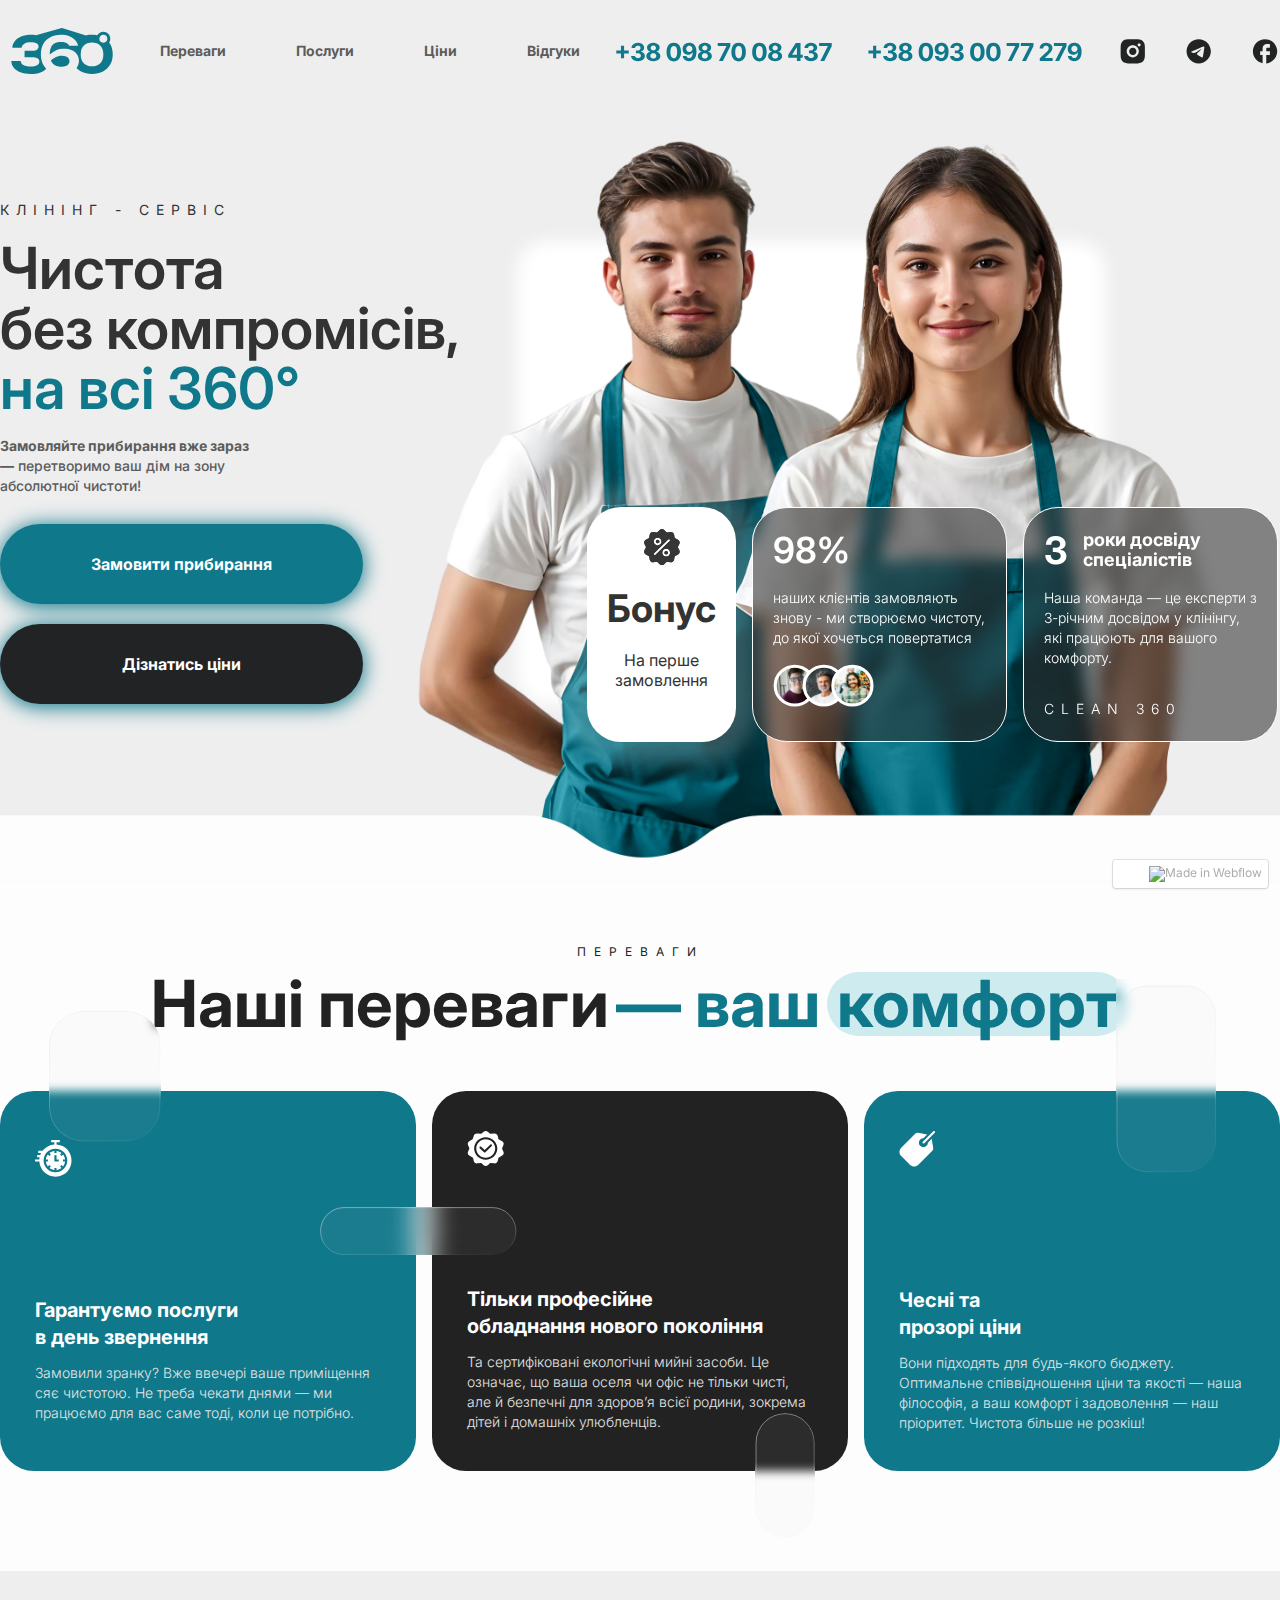
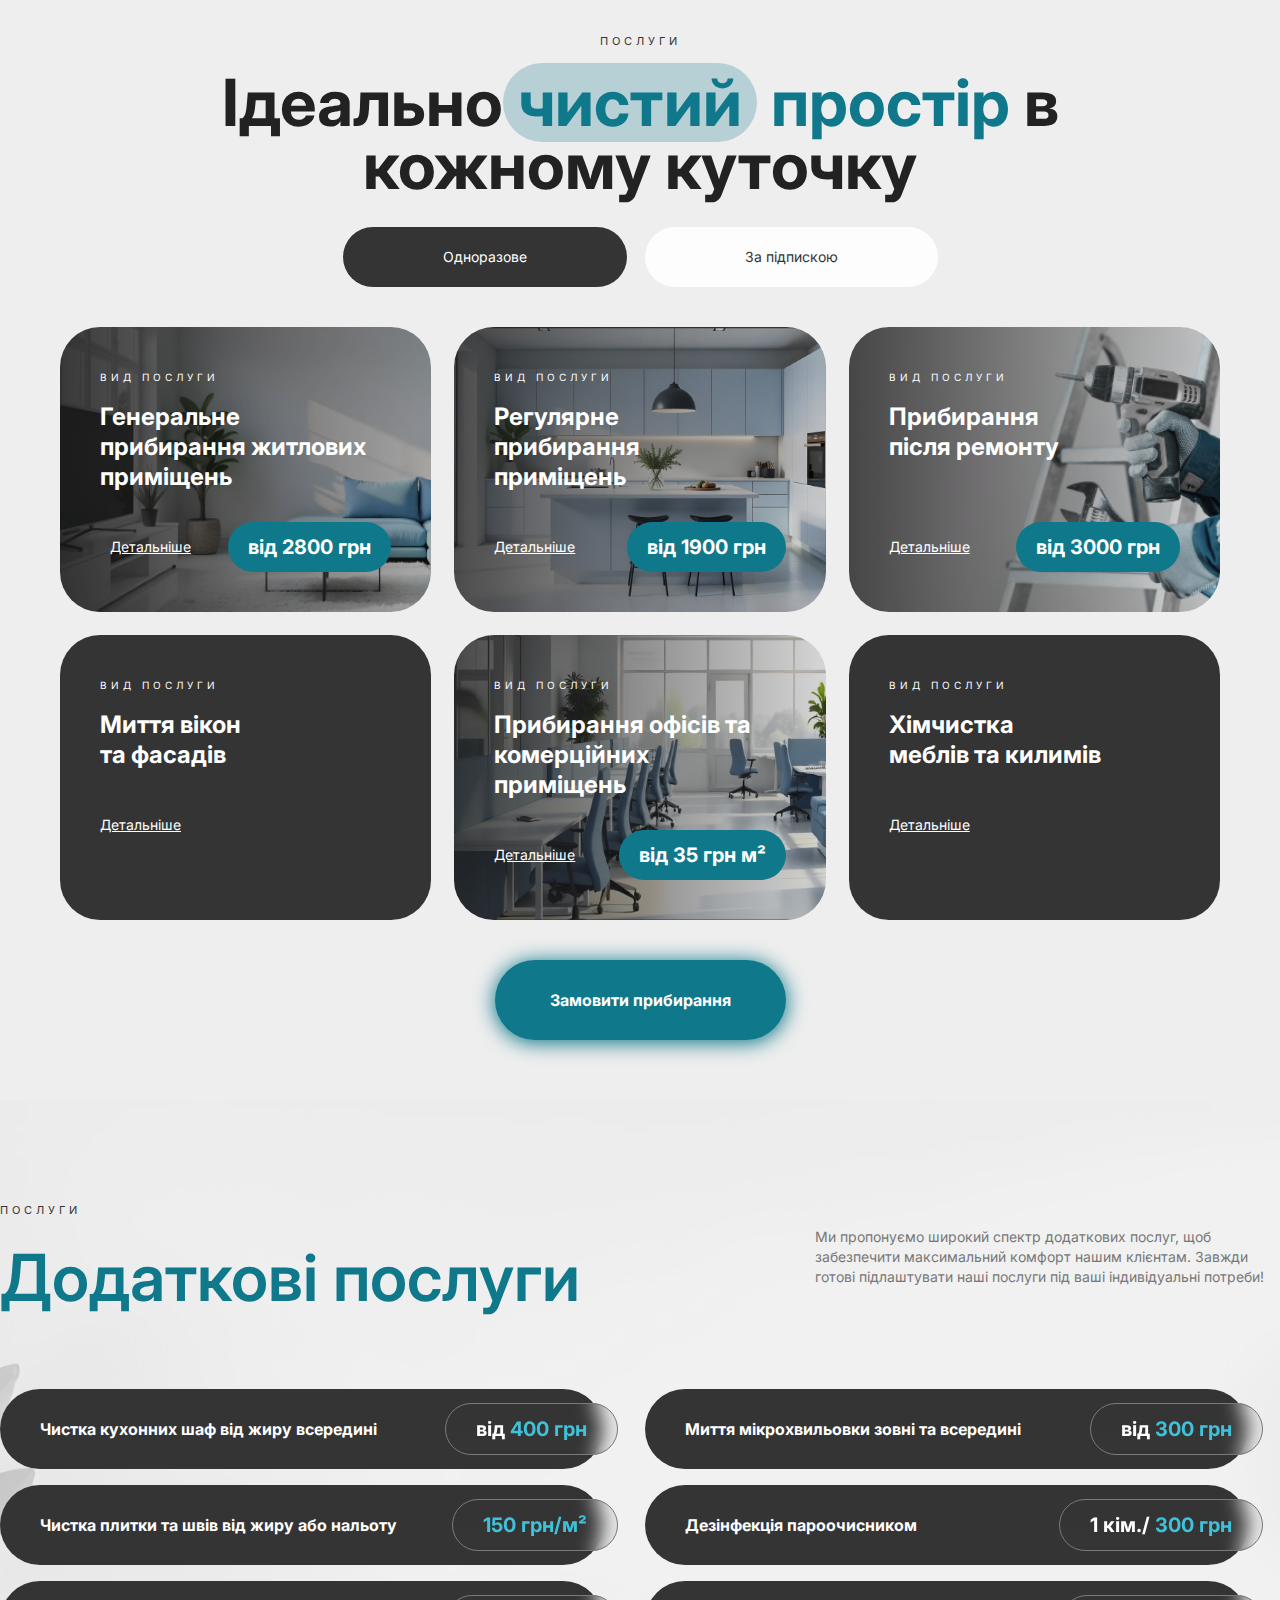
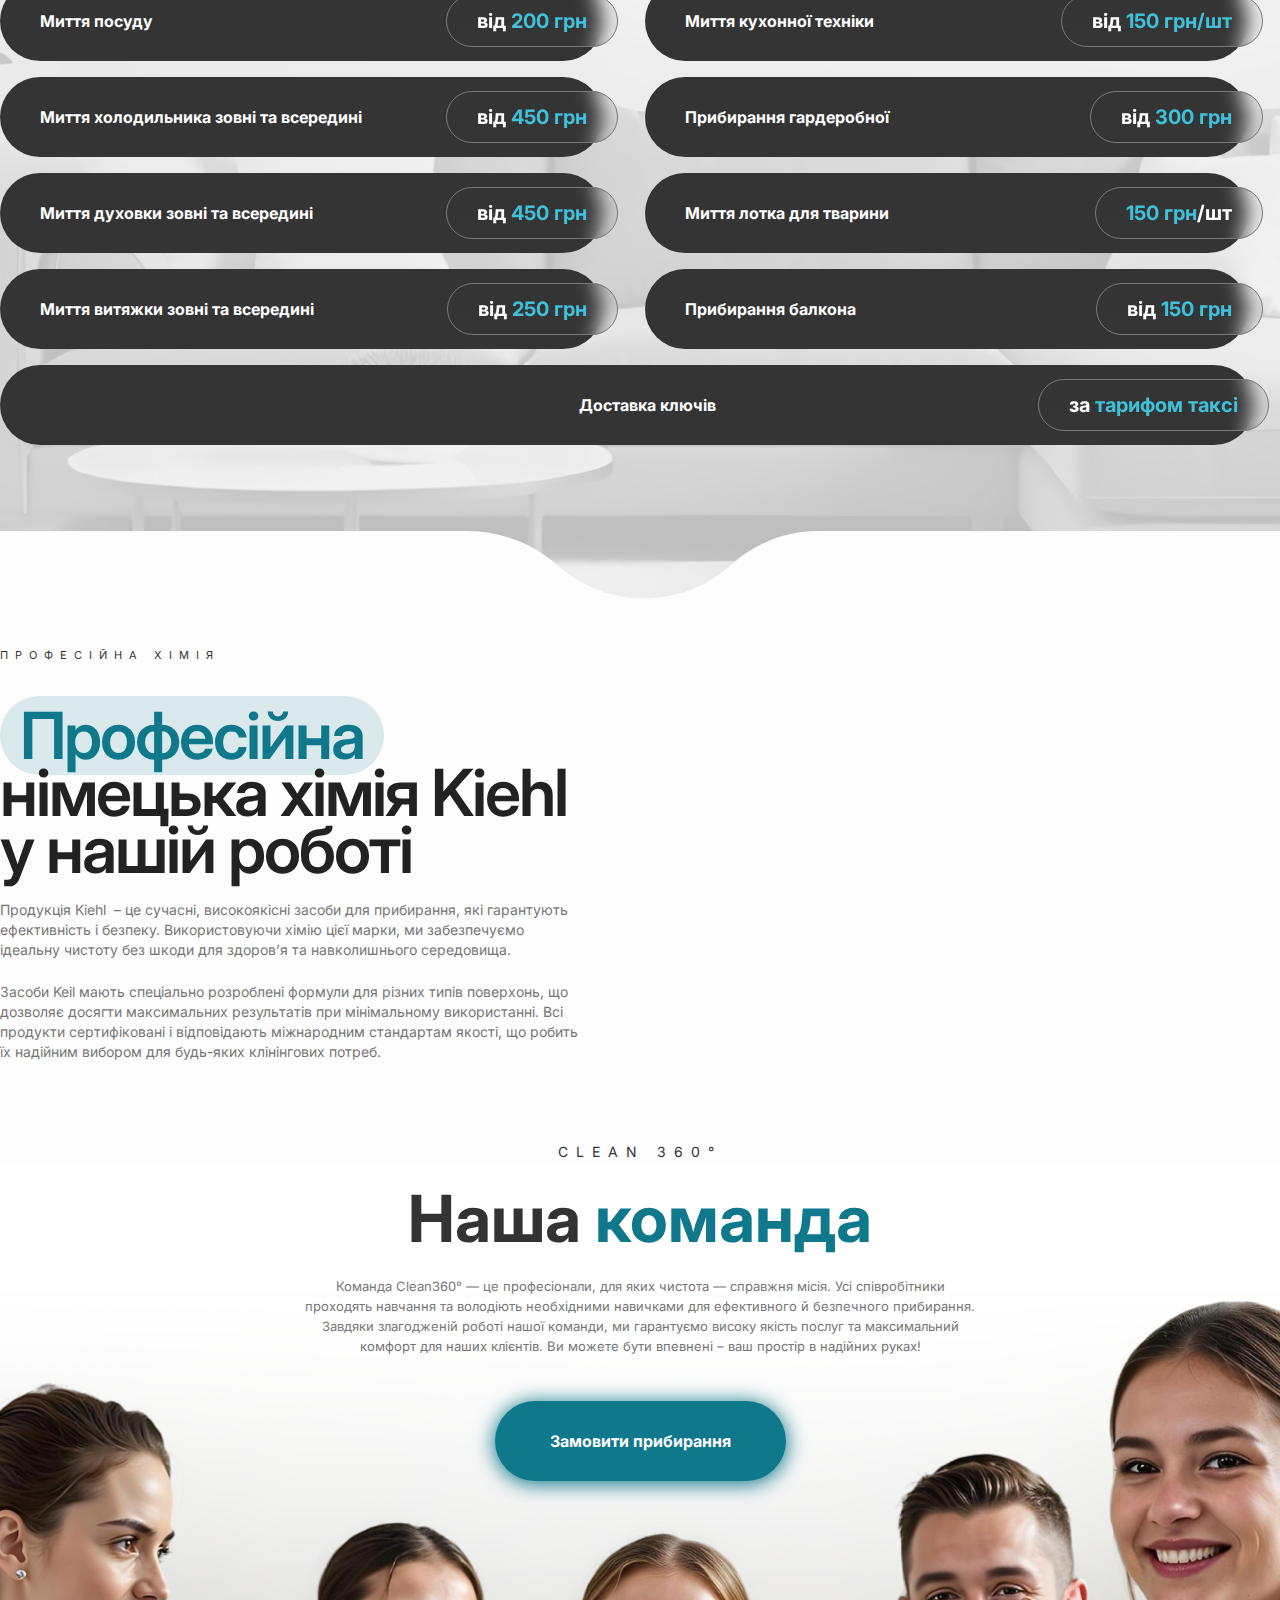
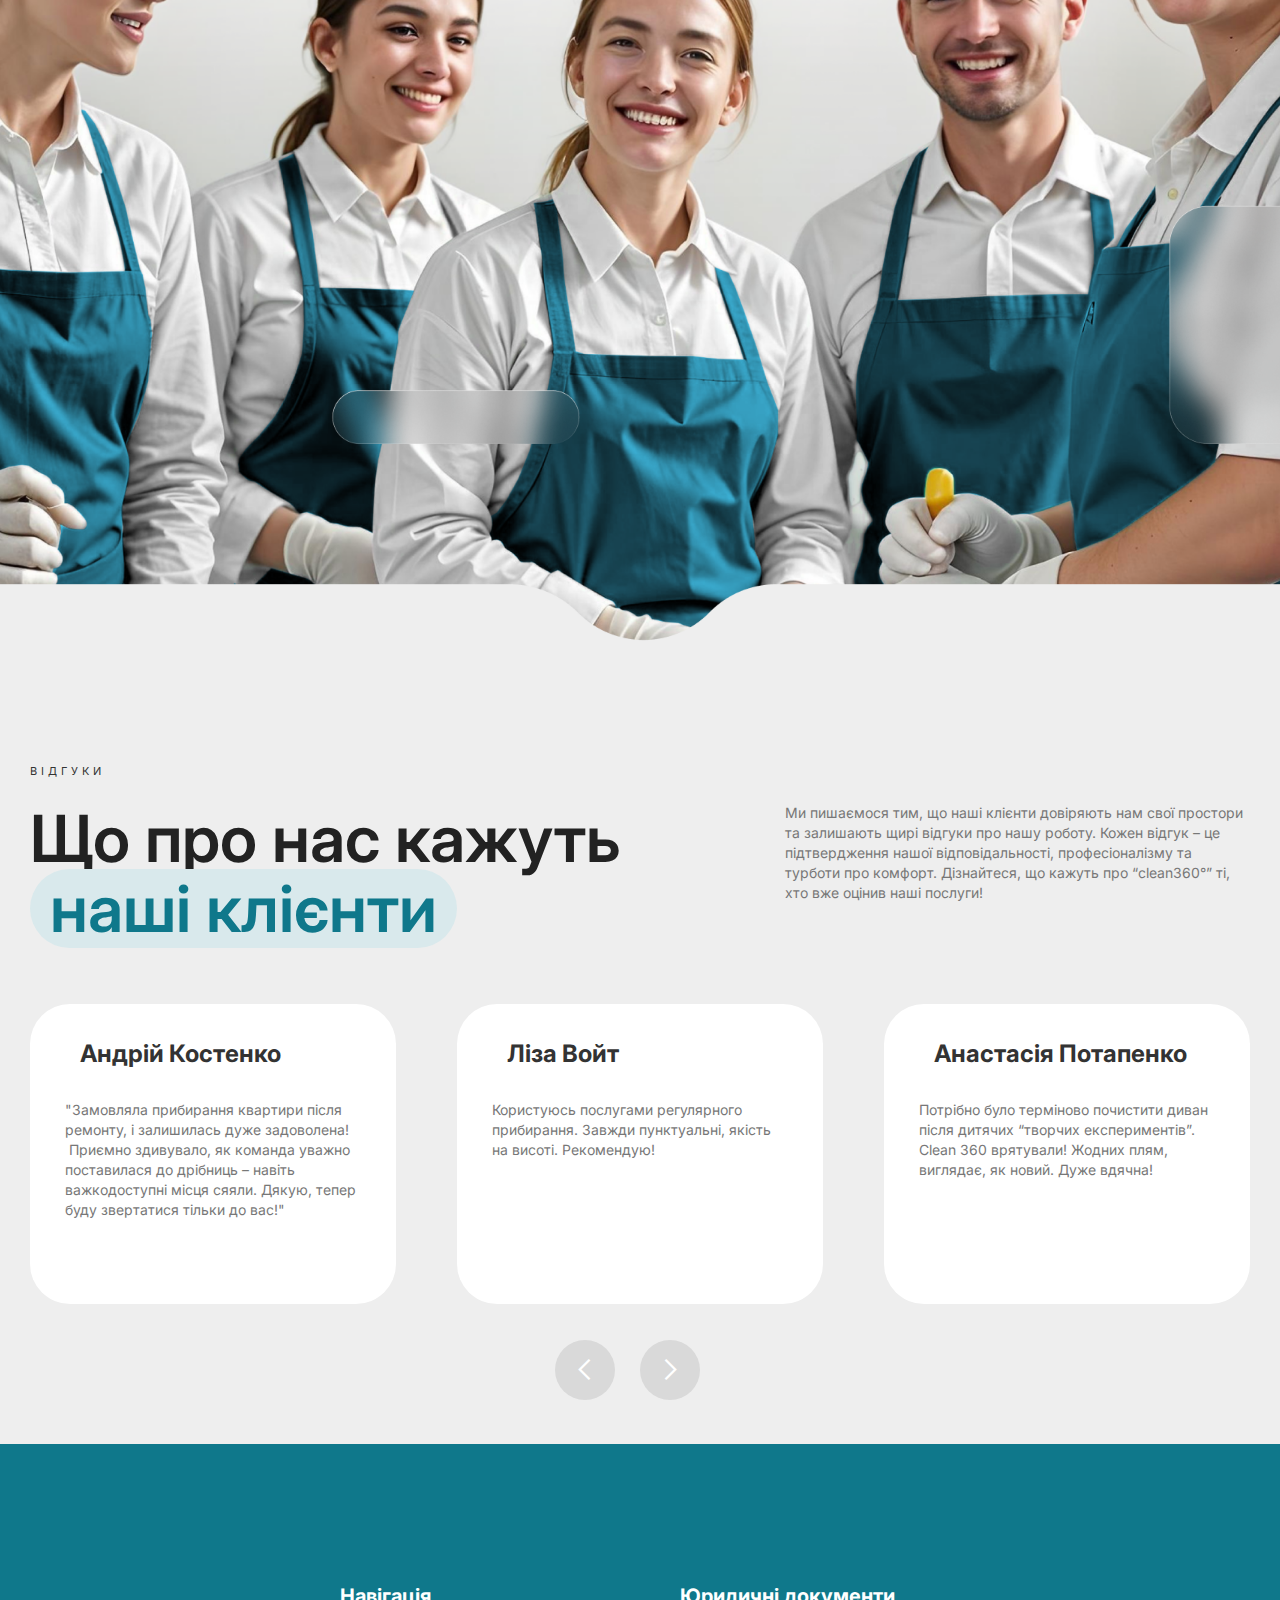
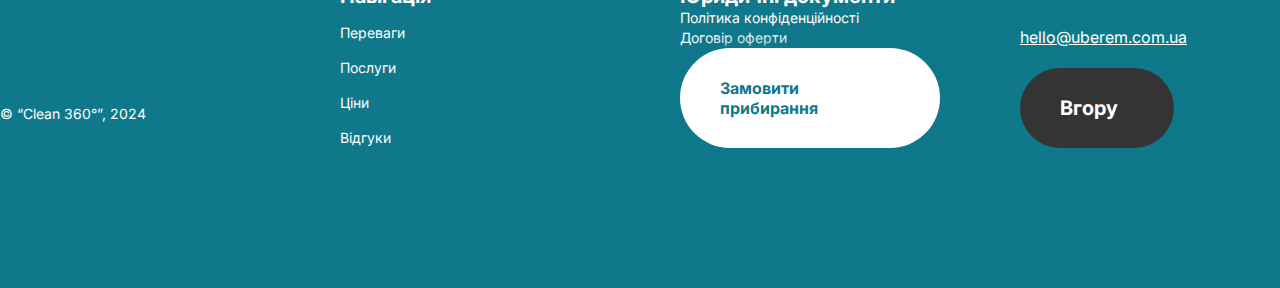
==== index.htm @ b5ee7fab "first commit" ====
﻿<!DOCTYPE html><!-- This site was created in Webflow. https://webflow.com --><!-- Last Published: Sat Dec 07 2024 20:29:27 GMT+0000 (Coordinated Universal Time) -->
<html data-wf-domain="clean360.webflow.io" data-wf-page="674a2ea3a249d5093eb51b8a"
      data-wf-site="674a2ea3a249d5093eb51b84" data-wf-status="1">
<head>
    <meta charset="utf-8">
    <title>Clean360</title>
    <meta content="width=device-width, initial-scale=1" name="viewport">
    <meta content="Webflow" name="generator">
    <link href="674a2ea3a249d5093eb51b84/css/clean360.webflow.a7833867b.css" rel="stylesheet" type="text/css">
    <link href="https://fonts.googleapis.com" rel="preconnect">
    <link href="https://fonts.gstatic.com" rel="preconnect" crossorigin="anonymous">
    <script src="ajax/libs/webfont/1.6.26/webfont.js" type="text/javascript"></script>
    <script type="text/javascript">WebFont.load({google: {families: ["Inter:100,200,300,regular,500,600,700,800,900,100italic,200italic,300italic,italic,500italic,600italic,700italic,800italic,900italic"]}});</script>
    <script type="text/javascript">!function (o, c) {
        var n = c.documentElement, t = " w-mod-";
        n.className += t + "js", ("ontouchstart" in o || o.DocumentTouch && c instanceof DocumentTouch) && (n.className += t + "touch")
    }(window, document);</script>
    <link href="674a2ea3a249d5093eb51b84/675441bc01e9ceffa896ff30_favicon.png" rel="shortcut icon" type="image/x-icon">
    <link href="img/webclip.png" rel="apple-touch-icon">
</head>
<body class="body">
<div data-w-id="c6c4242f-7203-c981-e217-86d35f12d0a8"
     class="popupoverlay detaillinkpopup detaillink2 generalcleaning regularcleaning repaircleaning repaircleaninganother">
    <div class="popup detaillink4">
        <div data-w-id="c6c4242f-7203-c981-e217-86d35f12d0aa" class="closebutton hidedetailpopup4"><img
                src="674a2ea3a249d5093eb51b84/6752c63a30f3eff227156481_closeIcon.svg" loading="lazy" width="Auto"
                alt=""></div>
        <div class="div-block-6 detailedpopup">
            <div class="div-block-3"><h1 class="heading-21">Підготовчі роботи</h1>
                <div class="div-block-5"><img src="674a2ea3a249d5093eb51b84/6753158b620ccef859c79e4c_Ellipse%2031.svg"
                                              loading="lazy" width="17" alt="">
                    <div class="div-block-4"><p class="paragraph-25">Збір та видалення будівельного сміття.</p></div>
                </div>
                <div class="div-block-5"><img src="674a2ea3a249d5093eb51b84/6753158b620ccef859c79e4c_Ellipse%2031.svg"
                                              loading="lazy" width="17" alt="">
                    <div class="div-block-4"><p class="paragraph-25">Очищення всіх поверхонь від пилу та залишків
                        будівельних матеріалів.</p></div>
                </div>
                <div class="div-block-5"></div>
            </div>
            <div id="w-node-c6c4242f-7203-c981-e217-86d35f12d0cf-3eb51b8a" class="div-block-3"><h1 class="heading-21">
                Килими</h1>
                <div class="div-block-5"><img src="674a2ea3a249d5093eb51b84/6753158b620ccef859c79e4c_Ellipse%2031.svg"
                                              loading="lazy" width="17" alt="">
                    <div class="div-block-4"><p class="paragraph-25">Чистка килимів і килимових покриттів від бруду,
                        пилу, плям.</p></div>
                </div>
                <div class="div-block-5"><img src="674a2ea3a249d5093eb51b84/6753158b620ccef859c79e4c_Ellipse%2031.svg"
                                              loading="lazy" width="17" alt="">
                    <div class="div-block-4"><p class="paragraph-25">Дезінфекція та відновлення ворсу.</p></div>
                </div>
                <div class="div-block-5"></div>
            </div>
            <div id="w-node-c6c4242f-7203-c981-e217-86d35f12d0f1-3eb51b8a" class="div-block-3"><h1 class="heading-21">
                Глибоке очищення</h1>
                <div class="div-block-5"><img src="674a2ea3a249d5093eb51b84/6753158b620ccef859c79e4c_Ellipse%2031.svg"
                                              loading="lazy" width="17" alt="">
                    <div class="div-block-4"><p class="paragraph-25">Миття твердих підлогових покриттів.</p></div>
                </div>
                <div class="div-block-5"><img src="674a2ea3a249d5093eb51b84/6753158b620ccef859c79e4c_Ellipse%2031.svg"
                                              loading="lazy" width="17" alt="">
                    <div class="div-block-4"><p class="paragraph-25">Миття вікон, включаючи рами, підвіконня та
                        відкоси.</p></div>
                </div>
                <div class="div-block-5"><img src="674a2ea3a249d5093eb51b84/6753158b620ccef859c79e4c_Ellipse%2031.svg"
                                              loading="lazy" width="17" alt="">
                    <div class="div-block-4"><p class="paragraph-25">Чистка стель, стін, підлог від будівельного
                        пилу.</p></div>
                </div>
                <div class="div-block-5"><img src="674a2ea3a249d5093eb51b84/6753158b620ccef859c79e4c_Ellipse%2031.svg"
                                              loading="lazy" width="17" alt="">
                    <div class="div-block-4"><p class="paragraph-25">Полірування меблів і техніки.</p></div>
                </div>
                <div class="div-block-5"><img src="674a2ea3a249d5093eb51b84/6753158b620ccef859c79e4c_Ellipse%2031.svg"
                                              loading="lazy" width="17" alt="">
                    <div class="div-block-4"><p class="paragraph-25">Очищення вентиляційних решіток, радіаторів.</p>
                    </div>
                </div>
                <div class="div-block-5"></div>
            </div>
            <div id="w-node-c6c4242f-7203-c981-e217-86d35f12d10e-3eb51b8a" class="div-block-3"><h1 class="heading-21">
                Фасади та вітрини:</h1>
                <div class="div-block-5"><img src="674a2ea3a249d5093eb51b84/6753158b620ccef859c79e4c_Ellipse%2031.svg"
                                              loading="lazy" width="17" alt="">
                    <div class="div-block-4"><p class="paragraph-25">Очищення скляних і металевих поверхонь від
                        забруднень.</p></div>
                </div>
                <div class="div-block-5"><img src="674a2ea3a249d5093eb51b84/6753158b620ccef859c79e4c_Ellipse%2031.svg"
                                              loading="lazy" width="17" alt="">
                    <div class="div-block-4"><p class="paragraph-25">Полірування до блиску.</p></div>
                </div>
                <div class="div-block-5"></div>
            </div>
        </div>
    </div>
    <a data-w-id="c6c4242f-7203-c981-e217-86d35f12d121" href="#" class="button popupbutton w-button">Замовити
        прибирання</a></div>
<div data-w-id="091bfaaf-a173-63e3-2c2f-79565495a8bd"
     class="popupoverlay detaillinkpopup detaillink2 generalcleaning regularcleaning repaircleaning">
    <div class="popup detaillink4">
        <div data-w-id="091bfaaf-a173-63e3-2c2f-79565495a8bf" class="closebutton hidedetailpopup4"><img
                src="674a2ea3a249d5093eb51b84/6752c63a30f3eff227156481_closeIcon.svg" loading="lazy" width="Auto"
                alt=""></div>
        <div class="div-block-6 detailedpopup">
            <div class="div-block-3"><h1 class="heading-21">Кухня</h1>
                <div class="div-block-5"><img src="674a2ea3a249d5093eb51b84/6753158b620ccef859c79e4c_Ellipse%2031.svg"
                                              loading="lazy" width="17" alt="">
                    <div class="div-block-4"><p class="paragraph-25">Очищення всіх стільниць, шаф (зовні та
                        зсередини).</p></div>
                </div>
                <div class="div-block-5"><img src="674a2ea3a249d5093eb51b84/6753158b620ccef859c79e4c_Ellipse%2031.svg"
                                              loading="lazy" width="17" alt="">
                    <div class="div-block-4"><p class="paragraph-25">Чистка побутової техніки (мікрохвильовка,
                        холодильник, плита, духовка).</p></div>
                </div>
                <div class="div-block-5"><img src="674a2ea3a249d5093eb51b84/6753158b620ccef859c79e4c_Ellipse%2031.svg"
                                              loading="lazy" width="17" alt="">
                    <div class="div-block-4"><p class="paragraph-25">Миття мийки, змішувача, сушарки для посуду.</p>
                    </div>
                </div>
                <div class="div-block-5"><img src="674a2ea3a249d5093eb51b84/6753158b620ccef859c79e4c_Ellipse%2031.svg"
                                              loading="lazy" width="17" alt="">
                    <div class="div-block-4"><p class="paragraph-25">Видалення жиру та нальоту зі стін, фартуха,
                        витяжки.</p></div>
                </div>
                <div class="div-block-5"><img src="674a2ea3a249d5093eb51b84/6753158b620ccef859c79e4c_Ellipse%2031.svg"
                                              loading="lazy" width="17" alt="">
                    <div class="div-block-4"><p class="paragraph-25">Прибирання сміття та дезінфекція сміттєвого
                        відра.</p></div>
                </div>
                <div class="div-block-5"><img src="674a2ea3a249d5093eb51b84/6753158b620ccef859c79e4c_Ellipse%2031.svg"
                                              loading="lazy" width="17" alt="">
                    <div class="div-block-4"><p class="paragraph-25">Миття підлоги, плінтусів, дверей.</p></div>
                </div>
                <div class="div-block-5"></div>
            </div>
            <div id="w-node-_091bfaaf-a173-63e3-2c2f-79565495a8e4-3eb51b8a" class="div-block-3"><h1 class="heading-21">
                Кімнати</h1>
                <div class="div-block-5"><img src="674a2ea3a249d5093eb51b84/6753158b620ccef859c79e4c_Ellipse%2031.svg"
                                              loading="lazy" width="17" alt="">
                    <div class="div-block-4"><p class="paragraph-25">Очищення дзеркал і скляних поверхонь.</p></div>
                </div>
                <div class="div-block-5"><img src="674a2ea3a249d5093eb51b84/6753158b620ccef859c79e4c_Ellipse%2031.svg"
                                              loading="lazy" width="17" alt="">
                    <div class="div-block-4"><p class="paragraph-25">Видалення пилу з усіх поверхонь: полиці, столи,
                        телевізор, рамки, декор.</p></div>
                </div>
                <div class="div-block-5"><img src="674a2ea3a249d5093eb51b84/6753158b620ccef859c79e4c_Ellipse%2031.svg"
                                              loading="lazy" width="17" alt="">
                    <div class="div-block-4"><p class="paragraph-25">Видалення павутиння зі стелі та кутів.</p></div>
                </div>
                <div class="div-block-5"><img src="674a2ea3a249d5093eb51b84/6753158b620ccef859c79e4c_Ellipse%2031.svg"
                                              loading="lazy" width="17" alt="">
                    <div class="div-block-4"><p class="paragraph-25">Миття підлоги (включаючи під меблями, за
                        можливості).</p></div>
                </div>
                <div class="div-block-5"><img src="674a2ea3a249d5093eb51b84/6753158b620ccef859c79e4c_Ellipse%2031.svg"
                                              loading="lazy" width="17" alt="">
                    <div class="div-block-4"><p class="paragraph-25">Заміна постільної білизни (за запитом).</p></div>
                </div>
                <div class="div-block-5"><img src="674a2ea3a249d5093eb51b84/6753158b620ccef859c79e4c_Ellipse%2031.svg"
                                              loading="lazy" width="17" alt="">
                    <div class="div-block-4"><p class="paragraph-25">Чистка шафи/гардеробу (зовнішня, за запитом —
                        внутрішня).</p></div>
                </div>
                <div class="div-block-5"></div>
            </div>
            <div id="w-node-_091bfaaf-a173-63e3-2c2f-79565495a906-3eb51b8a" class="div-block-3"><h1 class="heading-21">
                Ванна кім. та санв.</h1>
                <div class="div-block-5"><img src="674a2ea3a249d5093eb51b84/6753158b620ccef859c79e4c_Ellipse%2031.svg"
                                              loading="lazy" width="17" alt="">
                    <div class="div-block-4"><p class="paragraph-25">Миття  унітаза, раковини, ванни/душової кабіни.</p>
                    </div>
                </div>
                <div class="div-block-5"><img src="674a2ea3a249d5093eb51b84/6753158b620ccef859c79e4c_Ellipse%2031.svg"
                                              loading="lazy" width="17" alt="">
                    <div class="div-block-4"><p class="paragraph-25">Миття змішувачів, дзеркал, скляних перегородок.</p>
                    </div>
                </div>
                <div class="div-block-5"><img src="674a2ea3a249d5093eb51b84/6753158b620ccef859c79e4c_Ellipse%2031.svg"
                                              loading="lazy" width="17" alt="">
                    <div class="div-block-4"><p class="paragraph-25">Миття підлоги та стін.</p></div>
                </div>
                <div class="div-block-5"><img src="674a2ea3a249d5093eb51b84/6753158b620ccef859c79e4c_Ellipse%2031.svg"
                                              loading="lazy" width="17" alt="">
                    <div class="div-block-4"><p class="paragraph-25">Прибирання сміття, заміна сміттєвих пакетів.</p>
                    </div>
                </div>
                <div class="div-block-5"><img src="674a2ea3a249d5093eb51b84/6753158b620ccef859c79e4c_Ellipse%2031.svg"
                                              loading="lazy" width="17" alt="">
                    <div class="div-block-4"><p class="paragraph-25">Миття підлоги та стін, обробка швів.</p></div>
                </div>
                <div class="div-block-5"></div>
            </div>
            <div id="w-node-_091bfaaf-a173-63e3-2c2f-79565495a923-3eb51b8a" class="div-block-3"><h1 class="heading-21">
                Коридор</h1>
                <div class="div-block-5"><img src="674a2ea3a249d5093eb51b84/6753158b620ccef859c79e4c_Ellipse%2031.svg"
                                              loading="lazy" width="17" alt="">
                    <div class="div-block-4"><p class="paragraph-25">Очищення полиць для взуття та меблів.</p></div>
                </div>
                <div class="div-block-5"><img src="674a2ea3a249d5093eb51b84/6753158b620ccef859c79e4c_Ellipse%2031.svg"
                                              loading="lazy" width="17" alt="">
                    <div class="div-block-4"><p class="paragraph-25">Миття дзеркал, плінтусів, дверей.</p></div>
                </div>
                <div class="div-block-5"><img src="674a2ea3a249d5093eb51b84/6753158b620ccef859c79e4c_Ellipse%2031.svg"
                                              loading="lazy" width="17" alt="">
                    <div class="div-block-4"><p class="paragraph-25">Повне миття підлоги.</p></div>
                </div>
                <div class="div-block-5"></div>
            </div>
        </div>
    </div>
    <a data-w-id="091bfaaf-a173-63e3-2c2f-79565495a936" href="#" class="button popupbutton w-button">Замовити
        прибирання</a></div>
<div data-w-id="8c94a047-fcac-3ecb-c791-aaf06b9af3e4"
     class="popupoverlay detaillinkpopup detaillink2 generalcleaning regularcleaning officecleaning">
    <div class="popup detaillink4">
        <div data-w-id="8c94a047-fcac-3ecb-c791-aaf06b9af3e6" class="closebutton hidedetailpopup4"><img
                src="674a2ea3a249d5093eb51b84/6752c63a30f3eff227156481_closeIcon.svg" loading="lazy" width="Auto"
                alt=""></div>
        <div class="div-block-6 detailedpopup">
            <div class="div-block-3"><h1 class="heading-21 big">Офіси</h1>
                <h1 class="heading-21">Робочі місця</h1>
                <div class="div-block-5"><img src="674a2ea3a249d5093eb51b84/6753158b620ccef859c79e4c_Ellipse%2031.svg"
                                              loading="lazy" width="17" alt="">
                    <div class="div-block-4"><p class="paragraph-25">Протираємо столи, полиці, стелажі.</p></div>
                </div>
                <div class="div-block-5"><img src="674a2ea3a249d5093eb51b84/6753158b620ccef859c79e4c_Ellipse%2031.svg"
                                              loading="lazy" width="17" alt="">
                    <div class="div-block-4"><p class="paragraph-25">Очищаємо поверхню оргтехніки (принтери,
                        монітори).</p></div>
                </div>
                <div class="div-block-5"><img src="674a2ea3a249d5093eb51b84/6753158b620ccef859c79e4c_Ellipse%2031.svg"
                                              loading="lazy" width="17" alt="">
                    <div class="div-block-4"><p class="paragraph-25">Видаляємо пил із клавіатур, телефонів, мишок.</p>
                    </div>
                </div>
                <div class="div-block-5"></div>
            </div>
            <div id="w-node-_8c94a047-fcac-3ecb-c791-aaf06b9af3fe-3eb51b8a" class="div-block-3"><h1
                    class="heading-21 big">Торгові приміщення</h1>
                <h1 class="heading-21">Вітрини, полиці, касові зони</h1>
                <div class="div-block-5"><img src="674a2ea3a249d5093eb51b84/6753158b620ccef859c79e4c_Ellipse%2031.svg"
                                              loading="lazy" width="17" alt="">
                    <div class="div-block-4"><p class="paragraph-25">Очищаємо скляні та дерев’яні поверхні.</p></div>
                </div>
                <div class="div-block-5"><img src="674a2ea3a249d5093eb51b84/6753158b620ccef859c79e4c_Ellipse%2031.svg"
                                              loading="lazy" width="17" alt="">
                    <div class="div-block-4"><p class="paragraph-25">Протираємо полиці від пилу.</p></div>
                </div>
                <div class="div-block-5"><img src="674a2ea3a249d5093eb51b84/6753158b620ccef859c79e4c_Ellipse%2031.svg"
                                              loading="lazy" width="17" alt="">
                    <div class="div-block-4"><p class="paragraph-25">Миємо касові столи та апарати.</p></div>
                </div>
                <div class="div-block-5"></div>
            </div>
            <div id="w-node-_8c94a047-fcac-3ecb-c791-aaf06b9af413-3eb51b8a" class="div-block-3"><h1 class="heading-21">
                Підлога та килимові покриття</h1>
                <div class="div-block-5"><img src="674a2ea3a249d5093eb51b84/6753158b620ccef859c79e4c_Ellipse%2031.svg"
                                              loading="lazy" width="17" alt="">
                    <div class="div-block-4"><p class="paragraph-25">Миття твердих підлогових покриттів.</p></div>
                </div>
                <div class="div-block-5"><img src="674a2ea3a249d5093eb51b84/6753158b620ccef859c79e4c_Ellipse%2031.svg"
                                              loading="lazy" width="17" alt="">
                    <div class="div-block-4"><p class="paragraph-25">Чистка килимів пилососом або вологе прибирання.</p>
                    </div>
                </div>
                <div class="div-block-5"></div>
            </div>
            <div id="w-node-_8c94a047-fcac-3ecb-c791-aaf06b9af421-3eb51b8a" class="div-block-3"><h1 class="heading-21">
                Підлога та килимові покриття</h1>
                <div class="div-block-5"><img src="674a2ea3a249d5093eb51b84/6753158b620ccef859c79e4c_Ellipse%2031.svg"
                                              loading="lazy" width="17" alt="">
                    <div class="div-block-4"><p class="paragraph-25">Миття та полірування дзеркальних поверхонь.</p>
                    </div>
                </div>
                <div class="div-block-5"><img src="674a2ea3a249d5093eb51b84/6753158b620ccef859c79e4c_Ellipse%2031.svg"
                                              loading="lazy" width="17" alt="">
                    <div class="div-block-4"><p class="paragraph-25">Чистка підлоги (видалення пилу, плям).</p></div>
                </div>
                <div class="div-block-5"></div>
            </div>
            <div id="w-node-_8c94a047-fcac-3ecb-c791-aaf06b9af42f-3eb51b8a" class="div-block-3"><h1 class="heading-21">
                Кухня</h1>
                <div class="div-block-5"><img src="674a2ea3a249d5093eb51b84/6753158b620ccef859c79e4c_Ellipse%2031.svg"
                                              loading="lazy" width="17" alt="">
                    <div class="div-block-4"><p class="paragraph-25">Протираємо робочі поверхні, столи.</p></div>
                </div>
                <div class="div-block-5"><img src="674a2ea3a249d5093eb51b84/6753158b620ccef859c79e4c_Ellipse%2031.svg"
                                              loading="lazy" width="17" alt="">
                    <div class="div-block-4"><p class="paragraph-25">Миємо раковини.</p></div>
                </div>
                <div class="div-block-5"><img src="674a2ea3a249d5093eb51b84/6753158b620ccef859c79e4c_Ellipse%2031.svg"
                                              loading="lazy" width="17" alt="">
                    <div class="div-block-4"><p class="paragraph-25">Очищаємо зовнішні частини техніки (мікрохвильовки,
                        холодильники).</p></div>
                </div>
                <div class="div-block-5"><img src="674a2ea3a249d5093eb51b84/6753158b620ccef859c79e4c_Ellipse%2031.svg"
                                              loading="lazy" width="17" alt="">
                    <div class="div-block-4"><p class="paragraph-25">Викидаємо сміття та замінюємо смттєві пакети.</p>
                    </div>
                </div>
                <div class="div-block-5"></div>
            </div>
            <div id="w-node-_8c94a047-fcac-3ecb-c791-aaf06b9af447-3eb51b8a" class="div-block-3"><h1 class="heading-21">
                Кухня</h1>
                <div class="div-block-5"><img src="674a2ea3a249d5093eb51b84/6753158b620ccef859c79e4c_Ellipse%2031.svg"
                                              loading="lazy" width="17" alt="">
                    <div class="div-block-4"><p class="paragraph-25">Миття вікон (всередині та зовні).</p></div>
                </div>
                <div class="div-block-5"><img src="674a2ea3a249d5093eb51b84/6753158b620ccef859c79e4c_Ellipse%2031.svg"
                                              loading="lazy" width="17" alt="">
                    <div class="div-block-4"><p class="paragraph-25">Чистка скляних фасадів від забруднень.</p></div>
                </div>
                <div class="div-block-5"></div>
            </div>
            <div id="w-node-_8c94a047-fcac-3ecb-c791-aaf06b9af455-3eb51b8a" class="div-block-3"><h1 class="heading-21">
                Санвузли</h1>
                <div class="div-block-5"><img src="674a2ea3a249d5093eb51b84/6753158b620ccef859c79e4c_Ellipse%2031.svg"
                                              loading="lazy" width="17" alt="">
                    <div class="div-block-4"><p class="paragraph-25">Миємо раковини, дзеркала, крани.</p></div>
                </div>
                <div class="div-block-5"><img src="674a2ea3a249d5093eb51b84/6753158b620ccef859c79e4c_Ellipse%2031.svg"
                                              loading="lazy" width="17" alt="">
                    <div class="div-block-4"><p class="paragraph-25">Чистимо унітази та підлогові поверхні.</p></div>
                </div>
                <div class="div-block-5"><img src="674a2ea3a249d5093eb51b84/6753158b620ccef859c79e4c_Ellipse%2031.svg"
                                              loading="lazy" width="17" alt="">
                    <div class="div-block-4"><p class="paragraph-25">Замінюємо папір, рушники, мило.</p></div>
                </div>
                <div class="div-block-5"></div>
            </div>
        </div>
    </div>
    <a data-w-id="8c94a047-fcac-3ecb-c791-aaf06b9af468" href="#" class="button popupbutton w-button">Замовити
        прибирання</a></div>
<div data-w-id="e84914c3-286e-166d-8d65-a622e9bf7b3b" class="popupoverlay detaillinkpopup detaillink2 generalcleaning">
    <div class="popup detaillink4">
        <div data-w-id="e84914c3-286e-166d-8d65-a622e9bf7b3d" class="closebutton hidedetailpopup4"><img
                src="674a2ea3a249d5093eb51b84/6752c63a30f3eff227156481_closeIcon.svg" loading="lazy" width="Auto"
                alt=""></div>
        <div class="div-block-6 detailedpopup">
            <div class="div-block-3"><h1 class="heading-21">Кухня</h1>
                <div class="div-block-5"><img src="674a2ea3a249d5093eb51b84/6753158b620ccef859c79e4c_Ellipse%2031.svg"
                                              loading="lazy" width="17" alt="">
                    <div class="div-block-4"><p class="paragraph-25">Очищення всіх стільниць, шаф (зовні та
                        зсередини).</p></div>
                </div>
                <div class="div-block-5"><img src="674a2ea3a249d5093eb51b84/6753158b620ccef859c79e4c_Ellipse%2031.svg"
                                              loading="lazy" width="17" alt="">
                    <div class="div-block-4"><p class="paragraph-25">Чистка побутової техніки (мікрохвильовка,
                        холодильник, плита, духовка).</p></div>
                </div>
                <div class="div-block-5"><img src="674a2ea3a249d5093eb51b84/6753158b620ccef859c79e4c_Ellipse%2031.svg"
                                              loading="lazy" width="17" alt="">
                    <div class="div-block-4"><p class="paragraph-25">Миття мийки, змішувача, сушарки для посуду.</p>
                    </div>
                </div>
                <div class="div-block-5"><img src="674a2ea3a249d5093eb51b84/6753158b620ccef859c79e4c_Ellipse%2031.svg"
                                              loading="lazy" width="17" alt="">
                    <div class="div-block-4"><p class="paragraph-25">Видалення жиру та нальоту зі стін, фартуха,
                        витяжки.</p></div>
                </div>
                <div class="div-block-5"><img src="674a2ea3a249d5093eb51b84/6753158b620ccef859c79e4c_Ellipse%2031.svg"
                                              loading="lazy" width="17" alt="">
                    <div class="div-block-4"><p class="paragraph-25">Прибирання сміття та дезінфекція сміттєвого
                        відра.</p></div>
                </div>
                <div class="div-block-5"><img src="674a2ea3a249d5093eb51b84/6753158b620ccef859c79e4c_Ellipse%2031.svg"
                                              loading="lazy" width="17" alt="">
                    <div class="div-block-4"><p class="paragraph-25">Миття підлоги, плінтусів, дверей.</p></div>
                </div>
                <div class="div-block-5"></div>
            </div>
            <div id="w-node-e84914c3-286e-166d-8d65-a622e9bf7b62-3eb51b8a" class="div-block-3"><h1 class="heading-21">
                Вітальня</h1>
                <div class="div-block-5"><img src="674a2ea3a249d5093eb51b84/6753158b620ccef859c79e4c_Ellipse%2031.svg"
                                              loading="lazy" width="17" alt="">
                    <div class="div-block-4"><p class="paragraph-25">Очищення дзеркал і скляних поверхонь.</p></div>
                </div>
                <div class="div-block-5"><img src="674a2ea3a249d5093eb51b84/6753158b620ccef859c79e4c_Ellipse%2031.svg"
                                              loading="lazy" width="17" alt="">
                    <div class="div-block-4"><p class="paragraph-25">Видалення пилу з усіх поверхонь: полиці, столи,
                        телевізор, рамки, декор.</p></div>
                </div>
                <div class="div-block-5"><img src="674a2ea3a249d5093eb51b84/6753158b620ccef859c79e4c_Ellipse%2031.svg"
                                              loading="lazy" width="17" alt="">
                    <div class="div-block-4"><p class="paragraph-25">Очищення та полірування меблів (зовн. та доступне
                        внутрішнє очищення).</p></div>
                </div>
                <div class="div-block-5"><img src="674a2ea3a249d5093eb51b84/6753158b620ccef859c79e4c_Ellipse%2031.svg"
                                              loading="lazy" width="17" alt="">
                    <div class="div-block-4"><p class="paragraph-25">Миття підлоги (включаючи під меблями, за
                        можливості).</p></div>
                </div>
                <div class="div-block-5"><img src="674a2ea3a249d5093eb51b84/6753158b620ccef859c79e4c_Ellipse%2031.svg"
                                              loading="lazy" width="17" alt="">
                    <div class="div-block-4"><p class="paragraph-25">Чистка м’яких меблів і килимів (за запитом).</p>
                    </div>
                </div>
                <div class="div-block-5"><img src="674a2ea3a249d5093eb51b84/6753158b620ccef859c79e4c_Ellipse%2031.svg"
                                              loading="lazy" width="17" alt="">
                    <div class="div-block-4"><p class="paragraph-25">Видалення павутиння зі стелі та кутів.</p></div>
                </div>
                <div class="div-block-5"></div>
            </div>
            <div id="w-node-e84914c3-286e-166d-8d65-a622e9bf7b84-3eb51b8a" class="div-block-3"><h1 class="heading-21">
                Ванна кім. та санв.</h1>
                <div class="div-block-5"><img src="674a2ea3a249d5093eb51b84/6753158b620ccef859c79e4c_Ellipse%2031.svg"
                                              loading="lazy" width="17" alt="">
                    <div class="div-block-4"><p class="paragraph-25">Миття та дезінфекція унітаза, раковини,
                        ванни/душової кабіни.</p></div>
                </div>
                <div class="div-block-5"><img src="674a2ea3a249d5093eb51b84/6753158b620ccef859c79e4c_Ellipse%2031.svg"
                                              loading="lazy" width="17" alt="">
                    <div class="div-block-4"><p class="paragraph-25">Чистка плитки від нальоту та вапняних
                        відкладень.</p></div>
                </div>
                <div class="div-block-5"><img src="674a2ea3a249d5093eb51b84/6753158b620ccef859c79e4c_Ellipse%2031.svg"
                                              loading="lazy" width="17" alt="">
                    <div class="div-block-4"><p class="paragraph-25">Полірування змішувачів, дзеркал, скляних
                        перегородок.</p></div>
                </div>
                <div class="div-block-5"><img src="674a2ea3a249d5093eb51b84/6753158b620ccef859c79e4c_Ellipse%2031.svg"
                                              loading="lazy" width="17" alt="">
                    <div class="div-block-4"><p class="paragraph-25">Видалення жиру та нальоту зі стін, фартуха,
                        витяжки.</p></div>
                </div>
                <div class="div-block-5"><img src="674a2ea3a249d5093eb51b84/6753158b620ccef859c79e4c_Ellipse%2031.svg"
                                              loading="lazy" width="17" alt="">
                    <div class="div-block-4"><p class="paragraph-25">Видалення грибка та цвілі (за наявності).</p></div>
                </div>
                <div class="div-block-5"><img src="674a2ea3a249d5093eb51b84/6753158b620ccef859c79e4c_Ellipse%2031.svg"
                                              loading="lazy" width="17" alt="">
                    <div class="div-block-4"><p class="paragraph-25">Миття підлоги та стін, обробка швів.</p></div>
                </div>
                <div class="div-block-5"></div>
            </div>
            <div id="w-node-e84914c3-286e-166d-8d65-a622e9bf7bc8-3eb51b8a" class="div-block-3"><h1 class="heading-21">
                Спальня</h1>
                <div class="div-block-5"><img src="674a2ea3a249d5093eb51b84/6753158b620ccef859c79e4c_Ellipse%2031.svg"
                                              loading="lazy" width="17" alt="">
                    <div class="div-block-4"><p class="paragraph-25">Чистка всіх поверхонь (тумбочки, комоди,
                        дзеркала).</p></div>
                </div>
                <div class="div-block-5"><img src="674a2ea3a249d5093eb51b84/6753158b620ccef859c79e4c_Ellipse%2031.svg"
                                              loading="lazy" width="17" alt="">
                    <div class="div-block-4"><p class="paragraph-25">Заміна постільної білизни (за запитом).</p></div>
                </div>
                <div class="div-block-5"><img src="674a2ea3a249d5093eb51b84/6753158b620ccef859c79e4c_Ellipse%2031.svg"
                                              loading="lazy" width="17" alt="">
                    <div class="div-block-4"><p class="paragraph-25">Видалення пилу з карнизів, освітлювальних
                        приладів.</p></div>
                </div>
                <div class="div-block-5"><img src="674a2ea3a249d5093eb51b84/6753158b620ccef859c79e4c_Ellipse%2031.svg"
                                              loading="lazy" width="17" alt="">
                    <div class="div-block-4"><p class="paragraph-25">Чистка шафи/гардеробу (зовнішня, за запитом —
                        внутрішня).</p></div>
                </div>
                <div class="div-block-5"><img src="674a2ea3a249d5093eb51b84/6753158b620ccef859c79e4c_Ellipse%2031.svg"
                                              loading="lazy" width="17" alt="">
                    <div class="div-block-4"><p class="paragraph-25">Прибирання під ліжком (якщо доступно).</p></div>
                </div>
                <div class="div-block-5"><img src="674a2ea3a249d5093eb51b84/6753158b620ccef859c79e4c_Ellipse%2031.svg"
                                              loading="lazy" width="17" alt="">
                    <div class="div-block-4"><p class="paragraph-25">Миття підлоги, плінтусів, дверей.</p></div>
                </div>
                <div class="div-block-5"></div>
            </div>
            <div id="w-node-_19587c6a-777d-40ce-6019-d86eefc0e8b9-3eb51b8a" class="div-block-3"><h1 class="heading-21">
                Коридор</h1>
                <div class="div-block-5"><img src="674a2ea3a249d5093eb51b84/6753158b620ccef859c79e4c_Ellipse%2031.svg"
                                              loading="lazy" width="17" alt="">
                    <div class="div-block-4"><p class="paragraph-25">Очищення полиць для взуття та меблів.</p></div>
                </div>
                <div class="div-block-5"><img src="674a2ea3a249d5093eb51b84/6753158b620ccef859c79e4c_Ellipse%2031.svg"
                                              loading="lazy" width="17" alt="">
                    <div class="div-block-4"><p class="paragraph-25">Миття дзеркал, стін (за запитом), дверей.</p></div>
                </div>
                <div class="div-block-5"><img src="674a2ea3a249d5093eb51b84/6753158b620ccef859c79e4c_Ellipse%2031.svg"
                                              loading="lazy" width="17" alt="">
                    <div class="div-block-4"><p class="paragraph-25">Прибирання та чистка килимів.</p></div>
                </div>
                <div class="div-block-5"><img src="674a2ea3a249d5093eb51b84/6753158b620ccef859c79e4c_Ellipse%2031.svg"
                                              loading="lazy" width="17" alt="">
                    <div class="div-block-4"><p class="paragraph-25">Повне миття підлоги.</p></div>
                </div>
                <div class="div-block-5"></div>
            </div>
        </div>
    </div>
    <a data-w-id="e84914c3-286e-166d-8d65-a622e9bf7be0" href="#" class="button popupbutton w-button">Замовити
        прибирання</a></div>
<div data-w-id="290e518f-31b8-a3a4-7109-ed8dba1d30c2" class="popupoverlay detaillinkpopup detaillink2">
    <div class="popup detaillink4">
        <div data-w-id="290e518f-31b8-a3a4-7109-ed8dba1d30c4" class="closebutton hidedetailpopup4"><img
                src="674a2ea3a249d5093eb51b84/6752c63a30f3eff227156481_closeIcon.svg" loading="lazy" width="Auto"
                alt=""></div>
        <div class="div-block-6">
            <div class="div-block-3"><h1 class="heading-21">Глибоке очищення диванів</h1>
                <div class="div-block-5"><img src="674a2ea3a249d5093eb51b84/6753158b620ccef859c79e4c_Ellipse%2031.svg"
                                              loading="lazy" width="17" alt="">
                    <div class="div-block-4"><p class="paragraph-25">Диван 2-місний</p>
                        <p class="paragraph-24">від 180 грн м²</p></div>
                </div>
                <div class="div-block-5"><img src="674a2ea3a249d5093eb51b84/6753158b620ccef859c79e4c_Ellipse%2031.svg"
                                              loading="lazy" width="17" alt="">
                    <div class="div-block-4"><p class="paragraph-25">Диван 3-місний</p>
                        <p class="paragraph-24">від 180 грн м²</p></div>
                </div>
                <div class="div-block-5"><img src="674a2ea3a249d5093eb51b84/6753158b620ccef859c79e4c_Ellipse%2031.svg"
                                              loading="lazy" width="17" alt="">
                    <div class="div-block-4"><p class="paragraph-25">Диван кутовий</p>
                        <p class="paragraph-24">від 180 грн м²</p></div>
                </div>
                <div class="div-block-5"><img src="674a2ea3a249d5093eb51b84/6753158b620ccef859c79e4c_Ellipse%2031.svg"
                                              loading="lazy" width="17" alt="">
                    <div class="div-block-4"><p class="paragraph-25">Крісла</p>
                        <p class="paragraph-24">від 180 грн м²</p></div>
                </div>
                <div class="div-block-5"></div>
                <p class="paragraph-23">Мінімальний виїзд майстра <span class="text-span-22">1750 грн</span></p></div>
            <div class="div-block-3"><h1 class="heading-21">Матраци</h1>
                <div class="div-block-5"><img src="674a2ea3a249d5093eb51b84/6753158b620ccef859c79e4c_Ellipse%2031.svg"
                                              loading="lazy" width="17" alt="">
                    <div class="div-block-4"><p class="paragraph-25">Матрац 1-спальний</p>
                        <p class="paragraph-24">від 510 грн (з одної стор.)</p></div>
                </div>
                <div class="div-block-5"><img src="674a2ea3a249d5093eb51b84/6753158b620ccef859c79e4c_Ellipse%2031.svg"
                                              loading="lazy" width="17" alt="">
                    <div class="div-block-4"><p class="paragraph-25">Матрац 2-спальний</p>
                        <p class="paragraph-24">від 730 грн (з одної стор.)</p></div>
                </div>
                <div class="div-block-5"><img src="674a2ea3a249d5093eb51b84/6753158b620ccef859c79e4c_Ellipse%2031.svg"
                                              loading="lazy" width="17" alt="">
                    <div class="div-block-4"><p class="paragraph-25">Килими</p>
                        <p class="paragraph-24">від 55 грн (м²)</p></div>
                </div>
                <div class="div-block-5"></div>
                <div class="div-block-5"></div>
            </div>
        </div>
    </div>
    <a data-w-id="290e518f-31b8-a3a4-7109-ed8dba1d3105" href="#" class="button popupbutton w-button">Замовити
        прибирання</a></div>
<div data-w-id="e7ef56b5-14b0-647c-54b7-27fe1c0b45b4" class="popupoverlay detaillinkpopup">
    <div class="popup detaillink4">
        <div data-w-id="e7ef56b5-14b0-647c-54b7-27fe1c0b45b6" class="closebutton hidedetailpopup4"><img
                src="674a2ea3a249d5093eb51b84/6752c63a30f3eff227156481_closeIcon.svg" loading="lazy" width="Auto"
                alt=""></div>
        <div class="div-block-3"><h1 class="heading-21">Миття вікон та фасадів</h1>
            <div class="div-block-5"><img src="674a2ea3a249d5093eb51b84/6753158b620ccef859c79e4c_Ellipse%2031.svg"
                                          loading="lazy" width="17" alt="">
                <div class="div-block-4"><p class="paragraph-25">Стандартне вікно</p>
                    <p class="paragraph-24">від 180 грн м²</p></div>
            </div>
            <div class="div-block-5"><img src="674a2ea3a249d5093eb51b84/6753158b620ccef859c79e4c_Ellipse%2031.svg"
                                          loading="lazy" width="17" alt="">
                <div class="div-block-4"><p class="paragraph-25">Панорама</p>
                    <p class="paragraph-24">від 200 грн м²</p></div>
            </div>
            <p class="paragraph-23">Мінімальний виїзд майстра <span class="text-span-22">1750 грн</span></p></div>
    </div>
    <a data-w-id="e7ef56b5-14b0-647c-54b7-27fe1c0b45cd" href="#" class="button popupbutton w-button">Замовити
        прибирання</a></div>
<div data-w-id="800181b7-d04e-21b9-2eef-6a7429fbc4fc" class="popupoverlay dataformpopup">
    <div class="popup"><h1>Ваші дані</h1>
        <p class="paragraph-21">Заповніть коротку форму, та наш менеджер звʼяжеться з вами для уточнення деталей</p>
        <div class="w-form">
            <form id="wf-form-PhoneNumber-3" name="wf-form-PhoneNumber-3" data-name="PhoneNumber-3"
                  redirect="https://clean360.webflow.io" data-redirect="https://clean360.webflow.io"
                  action="https://webflow-bot-backend.onrender.com/webflow-form" method="post" class="form"
                  data-wf-page-id="674a2ea3a249d5093eb51b8a" data-wf-element-id="800181b7-d04e-21b9-2eef-6a7429fbc503"
                  data-turnstile-sitekey="0x4AAAAAAAQTptj2So4dx43e"><input class="text-field w-input" maxlength="256"
                                                                           name="name-2" data-name="name-2"
                                                                           placeholder="Ваше імʼя" type="text"
                                                                           id="name-3" required=""><input
                    class="text-field-2 w-input" autofocus="true" maxlength="256" name="PhoneNumber-3"
                    data-name="PhoneNumber-3" placeholder="Ваш номер телефону" type="tel" id="PhoneNumber-4"
                    required=""><input type="submit" data-wait="Please wait..." class="submit-button w-button"
                                       value="Відправити"></form>
            <div class="success-message w-form-done">
                <div class="text-block-5">Дякую! Ваші дані було отримано!</div>
            </div>
            <div class="w-form-fail">
                <div>Oops! Something went wrong while submitting the form.</div>
            </div>
        </div>
        <p class="paragraph-22">Натискаючи на кнопку “Відправити”, випогоджуєтесь <br>на <span class="text-span-19">обробку персональних даних</span>
        </p>
        <div data-w-id="800181b7-d04e-21b9-2eef-6a7429fbc513" class="closebutton"><img
                src="674a2ea3a249d5093eb51b84/6752c63a30f3eff227156481_closeIcon.svg" loading="lazy" width="Auto"
                alt=""></div>
    </div>
</div>
<div class="burgermenuexpanded"><img src="674a2ea3a249d5093eb51b84/675433a48b15fdd1af22b060_logo-footer.svg"
                                     loading="lazy" alt="" class="image-8">
    <div class="burgermenunav"><a href="#benefits-section" class="link-7">Переваги</a><a href="#services-section"
                                                                                         class="link-7">Послуги</a><a
            href="#prices-section" class="link-7">Ціни</a><a href="#testimonials-section" class="link-7">Відгуки</a>
    </div>
    <div class="burgermenusocials"><a href="tel:+380930077279" class="w-inline-block"><img
            src="674a2ea3a249d5093eb51b84/675432da8b15fdd1af2235fd_number1-white.svg" loading="lazy" alt=""></a><a
            href="tel:+380987008437" class="w-inline-block"><img
            src="674a2ea3a249d5093eb51b84/675432dab791fd613488677d_number2-white.svg" loading="lazy" alt=""></a>
        <div class="div-block-2"><img src="674a2ea3a249d5093eb51b84/674e130e8afb539b9a625950_inst.svg" loading="lazy"
                                      alt=""><img src="674a2ea3a249d5093eb51b84/674e130e881890c752d9273c_tg.svg"
                                                  loading="lazy" alt=""><img
                src="674a2ea3a249d5093eb51b84/674e130e293c6319d8c2ab78_gb.svg" loading="lazy" alt=""></div>
    </div>
    <div data-w-id="72f7acde-5a4c-6a26-aeac-646c7ba5a198" class="burgertimesbutton"><img
            src="674a2ea3a249d5093eb51b84/6752c63a30f3eff227156481_closeIcon.svg" loading="lazy" alt=""></div>
</div>
<div class="pagewrapper">
    <header id="header" class="header">
        <div class="headerinner"><img src="674a2ea3a249d5093eb51b84/675432dad392e6c3c8c4a19a_clean360_short_color.svg"
                                      loading="lazy" width="124" alt="">
            <div class="w-layout-hflex headernav"><a href="#benefits-section" class="link headerlink">Переваги</a><a
                    href="#services-section" class="link headerlink">Послуги</a><a href="#services-section"
                                                                                   class="link headerlink">Ціни</a><a
                    href="#testimonials-section" class="link headerlink">Відгуки</a></div>
            <a href="tel:+380987008437" class="w-inline-block"><img
                    src="674a2ea3a249d5093eb51b84/675432daf93b975b38ed0687_number2-blue.svg" loading="lazy"
                    alt=""></a><a href="tel:+380930077279" class="w-inline-block"><img
                    src="674a2ea3a249d5093eb51b84/675432da8710618b4a306674_number1-blue.svg" loading="lazy" alt=""></a>
            <div class="w-layout-hflex headersocials"><img
                    src="674a2ea3a249d5093eb51b84/674a33198cfb51e204d8189f_inst-icon.svg" loading="lazy" alt=""
                    class="image"><img src="674a2ea3a249d5093eb51b84/674a3319d69cc78b6a830e7f_tg-icon.svg"
                                       loading="lazy" alt="" class="image"><img
                    src="674a2ea3a249d5093eb51b84/674a3319160bab85be804604_fb-icon.svg" loading="lazy" alt=""
                    class="image"></div>
        </div>
        <div class="headerinner headerinnermobile"><img
                src="674a2ea3a249d5093eb51b84/675432dad392e6c3c8c4a19a_clean360_short_color.svg" loading="lazy"
                width="86" alt=""><img src="674a2ea3a249d5093eb51b84/67517c271f631f1f00eb9548_burger-menu.svg"
                                       loading="lazy" data-w-id="ea976bd3-ad67-9291-18cc-bae4d8fb7d99" alt=""
                                       class="burgermenu"></div>
    </header>
    <section class="herosection">
        <div class="w-layout-hflex herosectioninner">
            <div class="heroright"><p class="paragraph">КЛІНІНГ - СЕРВІС</p>
                <h1 class="heading">Чистота <br>без компромісів, <br><span class="text-span">на всі 360°</span></h1>
                <p class="paragraph-2"><span class="text-span-2">Замовляйте прибирання вже зараз <br>—</span>
                    перетворимо ваш дім на зону <br>абсолютної чистоти!</p>
                <div class="buttonlayout"><a data-w-id="1a64ad2a-7c62-a80b-d21a-fd3f478e31ec" href="#"
                                             class="button w-button">Замовити прибирання</a><a
                        data-w-id="e1f537f4-c7fe-3481-0e31-0a7cbbca2243" href="#prices-section"
                        class="button buttonblack w-button">Дізнатись ціни</a></div>
            </div>
            <div class="heroleft">
                <div class="benefitswrapper">
                    <div class="bonuscontainer"><img
                            src="674a2ea3a249d5093eb51b84/674b886688eef832c4065ded_discount.svg" loading="lazy" alt="">
                        <h1 class="heading-3">Бонус</h1>
                        <p class="paragraph-3">На перше замовлення</p></div>
                    <div class="blurredcontainer"><h1 class="heading-4">98%</h1>
                        <p class="paragraph-4">наших клієнтів замовляють знову - ми створюємо чистоту, до якої хочеться
                            повертатися</p><img src="674a2ea3a249d5093eb51b84/674b8a3cc29e9c0c2568d1a2_users.svg"
                                                loading="lazy" width="101" alt=""></div>
                    <div class="blurredcontainer">
                        <div class="headingtitledescription"><h1 class="heading-5">3</h1>
                            <p class="paragraph-6">роки досвіду<br> спеціалістів</p></div>
                        <p class="paragraph-4">Наша команда — це експерти з 3-річним досвідом у клінінгу, які працюють
                            для вашого комфорту.</p>
                        <p class="paragraph-5">CLEAN 360</p></div>
                </div>
            </div>
            <img src="674a2ea3a249d5093eb51b84/6752cfe3e8a845e1db93c215_main-bg-mobile.png" loading="lazy" sizes="100vw"
                 srcset="674a2ea3a249d5093eb51b84/6752cfe3e8a845e1db93c215_main-bg-mobile-p-500.png 500w, 674a2ea3a249d5093eb51b84/6752cfe3e8a845e1db93c215_main-bg-mobile.png 558w"
                 alt="" class="image-6"></div>
    </section>
    <div id="benefits-section" class="benefits">
        <div class="benefitsinner"><p class="paragraph-7">ПЕРЕВАГИ</p>
            <h1 class="headingmobile"><span class="text-span-25">Наші переваги</span> <span class="text-span-26">— ваш комфорт</span>
            </h1><img src="674a2ea3a249d5093eb51b84/674c6477286577567810cb20_glass-1rotated.svg" loading="lazy" alt=""
                      class="image-4"><img src="674a2ea3a249d5093eb51b84/674c62a7d37ddf9874bf36aa_glass-3.svg"
                                           loading="lazy" alt="" class="image-3"><img
                    src="674a2ea3a249d5093eb51b84/674c62a72ef3a7c2916b0928_glass-4.svg" loading="lazy" alt=""
                    class="image-2"><img src="674a2ea3a249d5093eb51b84/674c62a789ef36fc13151433_glass-2.svg"
                                         loading="lazy" alt="" class="image-2 slim">
            <h1 class="heading-6"><span class="text-span-5">Наші переваги<br>‍</span> <span
                    class="text-span-17">— ваш </span><span class="text-span-24">комфорт</span></h1>
            <div class="w-layout-hflex benefitscontent">
                <div class="benefit"><img src="674a2ea3a249d5093eb51b84/674c58873fdbcae5031e6b75_clock-icon.svg"
                                          loading="lazy" width="37" alt="">
                    <div class="w-layout-hflex flex-block"><h1 class="heading-7">Гарантуємо послуги<br> в день звернення
                    </h1>
                        <div class="text-block">Замовили зранку? Вже ввечері ваше приміщення сяє чистотою. Не треба
                            чекати днями — ми працюємо для вас саме тоді, коли це потрібно.
                        </div>
                    </div>
                </div>
                <div id="w-node-_98b2fa54-295f-6e60-331e-742e78095fc7-3eb51b8a" class="benefit benefitblack"><img
                        src="674a2ea3a249d5093eb51b84/674c588789ef36fc130e94d6_checkbox-icon.svg" loading="lazy"
                        width="37" alt="">
                    <div class="w-layout-hflex flex-block"><h1 class="heading-7">Тільки професійне<br> обладнання нового
                        покоління</h1>
                        <div class="text-block">Та сертифіковані екологічні мийні засоби. Це означає, що ваша оселя чи
                            офіс не тільки чисті, але й безпечні для здоров’я всієї родини, зокрема дітей і домашніх
                            улюбленців.
                        </div>
                    </div>
                </div>
                <div id="w-node-e58c0b18-72ac-5a82-2dfd-6455cfee8aa7-3eb51b8a" class="benefit"><img
                        src="674a2ea3a249d5093eb51b84/674c58872137a2a75e8d980a_checkmark-icon.svg" loading="lazy"
                        width="37" alt="">
                    <div class="w-layout-hflex flex-block"><h1 class="heading-7">Чесні та<br> прозорі ціни</h1>
                        <div class="text-block">Вони підходять для будь-якого бюджету. Оптимальне співвідношення ціни та
                            якості — наша філософія, а ваш комфорт і задоволення — наш пріоритет. Чистота більше не
                            розкіш!
                        </div>
                    </div>
                </div>
            </div>
        </div>
    </div>
    <div class="services">
        <div id="services-section" class="serviceinner"><p class="paragraph-8">ПОСЛУГИ</p>
            <h1 class="heading-10"><span class="text-span-6">Ідеально</span><span class="text-span-8">чистий</span>
                простір <span class="text-span-7">в<br>кожному куточку</span></h1>
            <div class="buttonswrapper"><a data-w-id="5abcd563-6108-0048-2283-7dba6debb3bc" href="#"
                                           class="buttonsubscribe w-button">Одноразове</a><a
                    data-w-id="a54b08e0-41d0-3018-6e36-9871e7a5747e" href="#"
                    class="buttonsubscribe buttonsubscribelight w-button">За підпискою</a></div>
            <div class="gridwrapper">
                <div class="service _60">
                    <div class="servicedescription"><p class="paragraph-9">ВИД ПОСЛУГИ</p>
                        <h3 class="heading-11">Генеральне <br>прибирання житлових <br>приміщень</h3></div>
                    <div class="servicebuttonswrapper"><a data-w-id="ef913795-df0f-635f-f22d-6160a93c9ac3" href="#"
                                                          class="detaillink detaillink2">Детальніше </a><a href="#"
                                                                                                           class="link-5 nonsubscribed">від
                        2800 грн</a><a href="#" class="link-5 subscribedlink">від 2650 грн</a></div>
                </div>
                <div class="service _40">
                    <div class="servicedescription"><p class="paragraph-9">ВИД ПОСЛУГИ</p>
                        <h3 class="heading-11">Регулярне <br>прибирання <br>приміщень</h3></div>
                    <div class="servicebuttonswrapper"><a data-w-id="c27c58f7-06e4-239a-54a1-3532e7de5f44" href="#"
                                                          class="detaillink detaillink5">Детальніше </a><a href="#"
                                                                                                           class="link-5 nonsubscribed">від
                        1900 грн</a><a href="#" class="link-5 subscribedlink">від 1750 грн</a></div>
                </div>
                <div id="w-node-beda9292-1702-2cd7-e3f0-63129c451448-3eb51b8a" class="service _40 repair">
                    <div class="servicedescription"><p class="paragraph-9">ВИД ПОСЛУГИ</p>
                        <h3 class="heading-11">Прибирання <br>після ремонту<br>‍</h3></div>
                    <div class="servicebuttonswrapper"><a data-w-id="beda9292-1702-2cd7-e3f0-63129c451451" href="#"
                                                          class="detaillink detaillink5 repairlink">Детальніше </a><a
                            href="#" class="link-5 nonsubscribed">від 3000 грн</a><a href="#"
                                                                                     class="link-5 subscribedlink">від
                        2850 грн</a></div>
                </div>
                <div class="service">
                    <div class="servicedescription"><p class="paragraph-9">ВИД ПОСЛУГИ</p>
                        <h3 class="heading-11">Миття вікон <br>та фасадів</h3></div>
                    <div class="servicebuttonswrapper"><a data-w-id="d58b2e5c-3238-8278-d5cb-eaeeda147a1a" href="#"
                                                          class="detaillink detaillink4">Детальніше </a></div>
                </div>
                <div class="service servicebg">
                    <div class="servicedescription"><p class="paragraph-9">ВИД ПОСЛУГИ</p>
                        <h3 class="heading-11">Прибирання офісів та комерційних приміщень</h3></div>
                    <div class="servicebuttonswrapper"><a data-w-id="032ce792-5153-6109-8ba8-28f828fd9cc8" href="#"
                                                          class="detaillink">Детальніше </a><a href="#" class="link-5">від
                        35 грн м²</a></div>
                </div>
                <div class="service">
                    <div class="servicedescription"><p class="paragraph-9">ВИД ПОСЛУГИ</p>
                        <h3 class="heading-11">Хімчистка <br>меблів та килимів</h3></div>
                    <div class="servicebuttonswrapper"><a data-w-id="933c4dad-0c61-12c2-fff1-c5c3f0997fae" href="#"
                                                          class="detaillink detaillink1">Детальніше </a></div>
                </div>
            </div>
            <a data-w-id="29ad2862-75f9-f6ca-6436-fe10cfe5bd9c" href="#" class="button formbuttoncentered w-button">Замовити
                прибирання</a></div>
    </div>
    <div class="additionalservices">
        <div id="prices-section" class="additionalservicesinner">
            <div class="descriptionservices">
                <div class="div-block"><p class="paragraph-10">ПОСЛУГИ</p>
                    <h1 class="heading-13">Додаткові послуги</h1></div>
                <p class="paragraph-11">Ми пропонуємо широкий спектр додаткових послуг, щоб забезпечити максимальний
                    комфорт нашим клієнтам. Завжди готові підлаштувати наші послуги під ваші індивідуальні потреби!</p>
            </div>
            <div class="addserviceswrapper">
                <div id="w-node-_962a3ddc-a9f0-c20d-c639-c6cd4e84f00e-3eb51b8a" class="addservice"><p
                        class="paragraph-12">Чистка кухонних шаф від жиру всередині</p>
                    <div class="text-block-2">від <span class="text-span-9">400 грн</span></div>
                </div>
                <div id="w-node-_4bc785fd-39fb-2a18-70f0-4de4076092ce-3eb51b8a" class="addservice"><p
                        class="paragraph-12">Миття мікрохвильовки зовні та всередині</p>
                    <div class="text-block-2">від <span class="text-span-9">300 грн</span></div>
                </div>
                <div id="w-node-_758bf25f-bc16-dcc5-af17-f90d54f85f50-3eb51b8a" class="addservice"><p
                        class="paragraph-12">Чистка плитки та швів від жиру або нальоту</p>
                    <div class="text-block-2"><span class="text-span-9">150 грн/м²</span></div>
                </div>
                <div id="w-node-f4bfb7f2-2dfd-a91f-eeb1-5d757ce1445c-3eb51b8a" class="addservice"><p
                        class="paragraph-12">Дезінфекція пароочисником</p>
                    <div class="text-block-2">1 кім./ <span class="text-span-9">300 грн</span></div>
                </div>
                <div id="w-node-_204a6baf-2e20-7bc8-35dd-65e9a4763865-3eb51b8a" class="addservice"><p
                        class="paragraph-12">Миття посуду</p>
                    <div class="text-block-2">від <span class="text-span-9">200 грн</span></div>
                </div>
                <div id="w-node-_809acec2-1256-8056-ccfe-18f3443f85f5-3eb51b8a" class="addservice"><p
                        class="paragraph-12">Миття кухонної техніки</p>
                    <div class="text-block-2">від <span class="text-span-9">150 грн/шт</span></div>
                </div>
                <div id="w-node-_3ff13aae-e1ce-ff01-b387-b2658c4d2a1f-3eb51b8a" class="addservice"><p
                        class="paragraph-12">Миття холодильника зовні та всередині</p>
                    <div class="text-block-2">від <span class="text-span-9">450 грн</span></div>
                </div>
                <div id="w-node-_7dfe7aa1-2eba-b346-cd80-e8cec6825adb-3eb51b8a" class="addservice"><p
                        class="paragraph-12">Прибирання гардеробної</p>
                    <div class="text-block-2">від <span class="text-span-9">300 грн</span></div>
                </div>
                <div id="w-node-e1c97788-ee45-645a-e525-2606e257d394-3eb51b8a" class="addservice"><p
                        class="paragraph-12">Миття духовки зовні та всередині</p>
                    <div class="text-block-2">від <span class="text-span-9">450 грн</span></div>
                </div>
                <div id="w-node-f76fdb29-f42f-770e-112f-57bab465e766-3eb51b8a" class="addservice"><p
                        class="paragraph-12">Миття лотка для тварини</p>
                    <div class="text-block-2"><span class="text-span-9">150 грн</span>/шт</div>
                </div>
                <div id="w-node-f9bae027-f2c7-2e97-490a-9a1974369830-3eb51b8a" class="addservice"><p
                        class="paragraph-12">Миття витяжки зовні та всередині</p>
                    <div class="text-block-2">від <span class="text-span-9">250 грн</span></div>
                </div>
                <div id="w-node-cf0af315-e3a7-643c-4ac9-f43abb4c1558-3eb51b8a" class="addservice"><p
                        class="paragraph-12">Прибирання балкона</p>
                    <div class="text-block-2">від <span class="text-span-9">150 грн</span></div>
                </div>
            </div>
            <div id="w-node-_28b0134b-7779-14fc-f801-c0bd1f449c72-3eb51b8a" class="addservice addservicecenter"><p
                    class="paragraph-12">Доставка ключів</p>
                <div class="text-block-2">за <span class="text-span-9">тарифом таксі</span></div>
            </div>
            <div class="addserviceswrappermobile">
                <div id="w-node-e46db6d6-728b-3b2d-2b57-b142568faa09-3eb51b8a" class="addservicemobile"><p
                        class="paragraph-19">Чистка кухонних шаф від жиру всередині</p>
                    <div class="text-block-4">від <span class="text-span-15">400 грн</span></div>
                </div>
                <div id="w-node-_7bff5754-b5cf-a215-50e8-4a72f31f0918-3eb51b8a" class="addservicemobile"><p
                        class="paragraph-19">Миття холодильника зовні та всередині</p>
                    <div class="text-block-4">від <span class="text-span-15">450 грн</span></div>
                </div>
                <div id="w-node-f0596bf1-12d3-ae80-8bac-d7f859ad736f-3eb51b8a" class="addservicemobile"><p
                        class="paragraph-19">Миття мікрохвильовки зовні та всередині</p>
                    <div class="text-block-4">від<span class="text-span-15">300 грн</span></div>
                </div>
                <div id="w-node-_30e9f4ea-2238-8b70-d528-a4f8fef749d8-3eb51b8a" class="addservicemobile"><p
                        class="paragraph-19">Прибирання гардеробної</p>
                    <div class="text-block-4">від<span class="text-span-15">300 грн</span></div>
                </div>
                <div id="w-node-_0796228c-141a-807e-47cd-771eecef29f6-3eb51b8a" class="addservicemobile"><p
                        class="paragraph-19">Доставка ключів</p>
                    <div class="text-block-4">за<span class="text-span-15">тарифом таксі</span></div>
                </div>
                <div id="w-node-f1ec60ea-0704-749d-4712-c513dac7b62d-3eb51b8a" class="addservicemobile"><p
                        class="paragraph-19">Чистка плитки та швів від жиру або нальоту</p>
                    <div class="text-block-4"><span class="text-span-15">150 грн/м²</span></div>
                </div>
                <div id="w-node-bab3b107-5097-b4dd-e88a-e6ced609ec2c-3eb51b8a" class="addservicemobile"><p
                        class="paragraph-19">Миття духовки зовні та всередині</p>
                    <div class="text-block-4">від <span class="text-span-15">450 грн</span></div>
                </div>
                <div id="w-node-d709db07-8756-c7f0-a78e-de8e45c19cd7-3eb51b8a" class="addservicemobile"><p
                        class="paragraph-19">Дезінфекція пароочисником</p>
                    <div class="text-block-4">1 кім./<span class="text-span-15">300 грн</span></div>
                </div>
                <div id="w-node-b2da194f-26b6-6983-438a-e6d2bb6c38c4-3eb51b8a" class="addservicemobile"><p
                        class="paragraph-19">Миття лотка для тварини</p>
                    <div class="text-block-4">від <span class="text-span-15">400 грн</span></div>
                </div>
                <div id="w-node-a63cb6ff-f539-c06a-d31d-8ac959da7be5-3eb51b8a" class="addservicemobile"><p
                        class="paragraph-19">Миття посуду</p>
                    <div class="text-block-4">від <span class="text-span-15">200 грн</span></div>
                </div>
                <div id="w-node-_372f1aa8-5cb1-8f2f-9609-730e5bf851b0-3eb51b8a" class="addservicemobile"><p
                        class="paragraph-19">Миття витяжки зовні та всередині</p>
                    <div class="text-block-4">від <span class="text-span-15">250 грн</span></div>
                </div>
                <div id="w-node-e6476483-77e2-56b2-3aff-eed974d0fa7c-3eb51b8a" class="addservicemobile"><p
                        class="paragraph-19">Миття кухонної техніки</p>
                    <div class="text-block-4">від<span class="text-span-15">150 грн/шт</span></div>
                </div>
                <div id="w-node-_9d14a1c1-1fef-dbaf-c939-9248d4079ee2-3eb51b8a" class="addservicemobile"><p
                        class="paragraph-19">Прибирання балкона</p>
                    <div class="text-block-4">від<span class="text-span-15">150 грн</span></div>
                </div>
            </div>
            <img src="674a2ea3a249d5093eb51b84/67536ba442141c086c0cd505_scrollable.svg" loading="lazy" width="46" alt=""
                 class="image-7"></div>
    </div>
    <div class="w-layout-blockcontainer tools w-container">
        <div class="toolsinner">
            <div class="toolsinnerdescription"><p class="paragraph-14">ПРОФЕСІЙНА ХІМІЯ</p>
                <h1 class="heading-15"><span class="text-span-11">Професійна</span><br><span class="text-span-10">німецька хімія Kiehl у нашій роботі</span>
                </h1>
                <p class="paragraph-27">Продукція Kiehl  – це сучасні, високоякісні засоби для прибирання, які
                    гарантують ефективність і безпеку. Використовуючи хімію цієї марки, ми забезпечуємо ідеальну чистоту
                    без шкоди для здоров’я та навколишнього середовища.</p>
                <p class="paragraph-20">Засоби Keil мають спеціально розроблені формули для різних типів поверхонь, що
                    дозволяє досягти максимальних результатів при мінімальному використанні. Всі продукти сертифіковані
                    і відповідають міжнародним стандартам якості, що робить їх надійним вибором для будь-яких
                    клінінгових потреб.</p><a data-w-id="e5301ae9-673a-2c79-bb56-6057b9acba21" href="#"
                                              class="readmorebutton w-button">Читати більше</a><a
                        data-w-id="1ccd23c6-1440-bfed-d12e-107bb7db6be2" href="#"
                        class="readmorebutton readmorebuttonclose w-button">Читати менше</a></div>
            <img src="674a2ea3a249d5093eb51b84/674df62fd71a017d4fbd8de7_img%2Bglass.png" loading="lazy" width="686"
                 sizes="(max-width: 479px) 92vw, 686px" alt=""
                 srcset="674a2ea3a249d5093eb51b84/674df62fd71a017d4fbd8de7_img%2Bglass-p-500.png 500w, 674a2ea3a249d5093eb51b84/674df62fd71a017d4fbd8de7_img%2Bglass-p-800.png 800w, 674a2ea3a249d5093eb51b84/674df62fd71a017d4fbd8de7_img%2Bglass-p-1080.png 1080w, 674a2ea3a249d5093eb51b84/674df62fd71a017d4fbd8de7_img%2Bglass.png 1132w"
                 class="image-5"></div>
    </div>
    <div class="spacer"></div>
    <div class="ourteam">
        <div class="ourteaminner"><p class="paragraph-15">CLEAN 360°</p>
            <h1 class="heading-16">Наша <span class="text-span-12">команда</span></h1>
            <p class="paragraph-16">Команда Clean360° — це професіонали, для яких чистота — справжня місія. Усі
                співробітники проходять навчання та володіють необхідними навичками для ефективного й безпечного
                прибирання. Завдяки злагодженій роботі нашої команди, ми гарантуємо високу якість послуг та максимальний
                комфорт для наших клієнтів. Ви можете бути впевнені – ваш простір в надійних руках!</p><a
                    data-w-id="a7663e04-ad43-0857-6f5f-0abb86c823b9" href="#"
                    class="button buttoncenter buttoncenter2 w-button">Замовити прибирання</a></div>
    </div>
    <section class="testimonial-slider-small">
        <div id="testimonials-section" class="container">
            <div class="descriptionservices _2">
                <div class="div-block"><p class="paragraph-10">ВІДГУКИ</p>
                    <h1 class="heading-13 dynamic"><span class="text-span-27">Що про нас кажуть<br>‍</span><span
                            class="text-span-28">наші клієнти</span></h1></div>
                <p class="paragraph-11">Ми пишаємося тим, що наші клієнти довіряють нам свої простори та залишають щирі
                    відгуки про нашу роботу. Кожен відгук – це підтвердження нашої відповідальності, професіоналізму та
                    турботи про комфорт. Дізнайтеся, що кажуть про “clean360°” ті, хто вже оцінив наші послуги!</p>
            </div>
            <div data-delay="4000" data-animation="slide" class="w-slider" data-autoplay="false" data-easing="ease"
                 data-hide-arrows="false" data-disable-swipe="false" data-autoplay-limit="0" data-nav-spacing="7"
                 data-duration="500" data-infinite="true">
                <div class="mask-2 w-slider-mask">
                    <div class="team-slide-wrapper w-slide">
                        <div class="team-block">
                            <div class="testimonialuser"><img
                                    src="674a2ea3a249d5093eb51b84/674e10a0a0863d6e7f3b2c50_andriy-kostenko.svg"
                                    loading="lazy" alt="">
                                <div class="w-layout-vflex flex-block-4"><h3 class="heading-17">Андрій Костенко</h3><img
                                        src="674a2ea3a249d5093eb51b84/674e10b4f36c39102f68a4c7_stars.svg" loading="lazy"
                                        alt=""></div>
                            </div>
                            <p class="team-member-text">&quot;Замовляла прибирання квартири після ремонту, і залишилась
                                дуже задоволена!  Приємно здивувало, як команда уважно поставилася до дрібниць – навіть
                                важкодоступні місця сяяли. Дякую, тепер буду звертатися тільки до вас!&quot;</p></div>
                    </div>
                    <div class="team-slide-wrapper w-slide">
                        <div class="team-block">
                            <div class="testimonialuser"><img
                                    src="674a2ea3a249d5093eb51b84/6753432b0908e2ac0f89620b_liza-voyt.svg" loading="lazy"
                                    alt="">
                                <div class="w-layout-vflex flex-block-4"><h3 class="heading-17">Ліза Войт</h3><img
                                        src="674a2ea3a249d5093eb51b84/674e10b4f36c39102f68a4c7_stars.svg" loading="lazy"
                                        alt=""></div>
                            </div>
                            <p class="team-member-text">Користуюсь послугами регулярного прибирання. Завжди пунктуальні,
                                якість на висоті. Рекомендую!</p></div>
                    </div>
                    <div class="team-slide-wrapper w-slide">
                        <div class="team-block">
                            <div class="testimonialuser"><img
                                    src="674a2ea3a249d5093eb51b84/6753432b55b7d752aa57afc7_nastia-potapenko.svg"
                                    loading="lazy" alt="">
                                <div class="w-layout-vflex flex-block-4"><h3 class="heading-17">Анастасія Потапенко</h3>
                                    <img src="674a2ea3a249d5093eb51b84/674e10b4f36c39102f68a4c7_stars.svg"
                                         loading="lazy" alt=""></div>
                            </div>
                            <p class="team-member-text">Потрібно було терміново почистити диван після дитячих “творчих
                                експериментів”. Clean 360 врятували! Жодних плям, виглядає, як новий. Дуже вдячна!</p>
                        </div>
                    </div>
                    <div class="team-slide-wrapper w-slide">
                        <div class="team-block">
                            <div class="testimonialuser"><img
                                    src="674a2ea3a249d5093eb51b84/6753432b7bcf77cbc5cb60b5_ilona-ovdienko.svg"
                                    loading="lazy" alt="">
                                <div class="w-layout-vflex flex-block-4"><h3 class="heading-17">Ілона Овдієнко</h3><img
                                        src="674a2ea3a249d5093eb51b84/6753432b578a07db53335209_4-stars.svg"
                                        loading="lazy" alt=""></div>
                            </div>
                            <p class="team-member-text">Команда Клін 360 — справжні професіонали! Привітні, уважні та
                                дійсно вміють робити свою роботу. Так приємно працювати з людьми, які цінують
                                клієнтів!</p></div>
                    </div>
                    <div class="team-slide-wrapper w-slide">
                        <div class="team-block">
                            <div class="testimonialuser"><img
                                    src="674a2ea3a249d5093eb51b84/6753432b9dff82160213ecec_mykola-savchenko.svg"
                                    loading="lazy" alt="">
                                <div class="w-layout-vflex flex-block-4"><h3 class="heading-17">Микола Савченко</h3><img
                                        src="674a2ea3a249d5093eb51b84/674e10b4f36c39102f68a4c7_stars.svg" loading="lazy"
                                        alt=""></div>
                            </div>
                            <p class="team-member-text">Хочу відзначити ввічливість і професіоналізм персоналу. Завжди
                                враховують побажання та працюють швидко, але якісно. Молодці!</p></div>
                    </div>
                </div>
                <div data-w-id="b4dec123-03a4-b84d-d461-082582e0f94d" class="team-slider-arrow w-slider-arrow-left">
                    <div data-w-id="b4dec123-03a4-b84d-d461-082582e0f94e" class="icon-2 w-icon-slider-left"></div>
                </div>
                <div data-w-id="b4dec123-03a4-b84d-d461-082582e0f94f"
                     class="team-slider-arrow arrowright w-slider-arrow-right">
                    <div class="icon w-icon-slider-right"></div>
                </div>
            </div>
        </div>
    </section>
    <footer class="footer">
        <div class="footerinner footerdesktop">
            <div class="footerlogo"><img src="674a2ea3a249d5093eb51b84/675433a48b15fdd1af22b060_logo-footer.svg"
                                         loading="lazy" alt="">
                <div class="footersocialswrapper">
                    <div class="footersocials"><img src="674a2ea3a249d5093eb51b84/674e130e8afb539b9a625950_inst.svg"
                                                    loading="lazy" alt=""><img
                            src="674a2ea3a249d5093eb51b84/674e130e881890c752d9273c_tg.svg" loading="lazy" alt=""><img
                            src="674a2ea3a249d5093eb51b84/674e130e293c6319d8c2ab78_gb.svg" loading="lazy" alt=""></div>
                    <p class="paragraph-17">© “Clean 360°”, 2024</p></div>
            </div>
            <div id="w-node-b659a48b-62b3-bce5-2896-66fa5b8f55ab-3eb51b8a" class="footernav"><h4 class="heading-18">
                Навігація</h4><a href="#benefits-section" class="link-6">Переваги</a><a href="#services-section"
                                                                                        class="link-6">Послуги</a><a
                    href="#prices-section" class="link-6">Ціни</a><a href="#testimonials-section"
                                                                     class="link-6">Відгуки</a></div>
            <div id="w-node-_4240e485-baf3-391e-f9b0-6055c6f84729-3eb51b8a" class="footernav"><h4 class="heading-18">
                Юридичні документи</h4><a href="#" class="link-6">Політика конфіденційності</a><a href="#"
                                                                                                  class="link-6">Договір
                оферти</a><a data-w-id="0e32c89c-c851-838e-af2c-4c47822a8557" href="#"
                             class="button buttoncenter buttoncenter2 buttonwhite w-button">Замовити прибирання</a>
            </div>
            <div id="w-node-_6724f3aa-9747-758b-a7e7-3a72b37f495e-3eb51b8a" class="footernav"><a
                    href="tel:+380930077279" class="link-block-5 w-inline-block"><img
                    src="674a2ea3a249d5093eb51b84/675432da8b15fdd1af2235fd_number1-white.svg" loading="lazy" alt=""></a><a
                    href="tel:+380987008437" class="link-block-4 w-inline-block"><img
                    src="674a2ea3a249d5093eb51b84/675432dab791fd613488677d_number2-white.svg" loading="lazy" alt=""></a><a
                    href="#" class="link-6 linkdecorated">hello@uberem.com.ua</a><a href="#header"
                                                                                    class="link-block-2 w-inline-block">
                <div class="upbutton"><p class="paragraph-18">Вгору</p><img
                        src="674a2ea3a249d5093eb51b84/674e15ddd909b2c793896025_arrow.svg" loading="lazy" alt=""></div>
            </a></div>
        </div>
        <div class="footerinner footerinnermobile">
            <div class="footerlogo"><img src="674a2ea3a249d5093eb51b84/675433a48b15fdd1af22b060_logo-footer.svg"
                                         loading="lazy" alt="">
                <div class="footersocialswrapper">
                    <div class="footersocials"><img src="674a2ea3a249d5093eb51b84/674e130e8afb539b9a625950_inst.svg"
                                                    loading="lazy" alt=""><img
                            src="674a2ea3a249d5093eb51b84/674e130e881890c752d9273c_tg.svg" loading="lazy" alt=""><img
                            src="674a2ea3a249d5093eb51b84/674e130e293c6319d8c2ab78_gb.svg" loading="lazy" alt=""></div>
                </div>
                <a href="tel:+380930077279" class="link-block-5 w-inline-block"><img
                        src="674a2ea3a249d5093eb51b84/675432da8b15fdd1af2235fd_number1-white.svg" loading="lazy" alt=""></a><a
                        href="tel:+380987008437" class="link-block-5 w-inline-block"><img
                        src="674a2ea3a249d5093eb51b84/675432dab791fd613488677d_number2-white.svg" loading="lazy" alt=""></a>
                <div id="w-node-_2f27de47-5978-a758-ea0d-3ac5b334f317-3eb51b8a" class="footernav"><h3
                        class="heading-18 number">+380505470498</h3><h4 class="heading-18 number">+380505470498</h4><a
                        href="#" class="link-6 linkdecorated">hello@uberem.com.ua</a></div>
            </div>
            <div id="w-node-_2f27de47-5978-a758-ea0d-3ac5b334f303-3eb51b8a" class="footernav"><h4 class="heading-18">
                Навігація</h4><a href="#" class="link-6">Переваги</a><a href="#" class="link-6">Послуги</a><a href="#"
                                                                                                              class="link-6">Ціни</a><a
                    href="#" class="link-6">Відгуки</a></div>
            <div id="w-node-_2f27de47-5978-a758-ea0d-3ac5b334f30e-3eb51b8a" class="footernav"><h4 class="heading-18">
                Юридичні документи</h4><a href="#" class="link-6">Політика конфіденційності</a><a href="#"
                                                                                                  class="link-6">Договір
                оферти</a></div>
            <p class="paragraph-17">© “Clean 360°”, 2024</p></div>
    </footer>
</div>
<a href="tel:+380930077279" class="link-block-3 w-inline-block"><img
        src="674a2ea3a249d5093eb51b84/67536ba53bd8b431c5856574_phone-icon.svg" loading="lazy" width="51" alt=""></a>
<script src="js/jquery-3.5.1.min.dc5e7f18c8.js?site=674a2ea3a249d5093eb51b84" type="text/javascript"
        integrity="sha256-9/aliU8dGd2tb6OSsuzixeV4y/faTqgFtohetphbbj0=" crossorigin="anonymous"></script>
<script src="674a2ea3a249d5093eb51b84/js/webflow.c9df27560.js" type="text/javascript"></script>
</body>
</html>
---- 674a2ea3a249d5093eb51b84/css/clean360.webflow.a7833867b.css ----
﻿html {
  -webkit-text-size-adjust: 100%;
  -ms-text-size-adjust: 100%;
  font-family: sans-serif;
}

body {
  margin: 0;
}

article, aside, details, figcaption, figure, footer, header, hgroup, main, menu, nav, section, summary {
  display: block;
}

audio, canvas, progress, video {
  vertical-align: baseline;
  display: inline-block;
}

audio:not([controls]) {
  height: 0;
  display: none;
}

[hidden], template {
  display: none;
}

a {
  background-color: #0000;
}

a:active, a:hover {
  outline: 0;
}

abbr[title] {
  border-bottom: 1px dotted;
}

b, strong {
  font-weight: bold;
}

dfn {
  font-style: italic;
}

h1 {
  margin: .67em 0;
  font-size: 2em;
}

mark {
  color: #000;
  background: #ff0;
}

small {
  font-size: 80%;
}

sub, sup {
  vertical-align: baseline;
  font-size: 75%;
  line-height: 0;
  position: relative;
}

sup {
  top: -.5em;
}

sub {
  bottom: -.25em;
}

img {
  border: 0;
}

svg:not(:root) {
  overflow: hidden;
}

hr {
  box-sizing: content-box;
  height: 0;
}

pre {
  overflow: auto;
}

code, kbd, pre, samp {
  font-family: monospace;
  font-size: 1em;
}

button, input, optgroup, select, textarea {
  color: inherit;
  font: inherit;
  margin: 0;
}

button {
  overflow: visible;
}

button, select {
  text-transform: none;
}

button, html input[type="button"], input[type="reset"] {
  -webkit-appearance: button;
  cursor: pointer;
}

button[disabled], html input[disabled] {
  cursor: default;
}

button::-moz-focus-inner, input::-moz-focus-inner {
  border: 0;
  padding: 0;
}

input {
  line-height: normal;
}

input[type="checkbox"], input[type="radio"] {
  box-sizing: border-box;
  padding: 0;
}

input[type="number"]::-webkit-inner-spin-button, input[type="number"]::-webkit-outer-spin-button {
  height: auto;
}

input[type="search"] {
  -webkit-appearance: none;
}

input[type="search"]::-webkit-search-cancel-button, input[type="search"]::-webkit-search-decoration {
  -webkit-appearance: none;
}

legend {
  border: 0;
  padding: 0;
}

textarea {
  overflow: auto;
}

optgroup {
  font-weight: bold;
}

table {
  border-collapse: collapse;
  border-spacing: 0;
}

td, th {
  padding: 0;
}

@font-face {
  font-family: webflow-icons;
  src: url("[data-uri]") format("truetype");
  font-weight: normal;
  font-style: normal;
}

[class^="w-icon-"], [class*=" w-icon-"] {
  speak: none;
  font-variant: normal;
  text-transform: none;
  -webkit-font-smoothing: antialiased;
  -moz-osx-font-smoothing: grayscale;
  font-style: normal;
  font-weight: normal;
  line-height: 1;
  font-family: webflow-icons !important;
}

.w-icon-slider-right:before {
  content: "";
}

.w-icon-slider-left:before {
  content: "";
}

.w-icon-nav-menu:before {
  content: "";
}

.w-icon-arrow-down:before, .w-icon-dropdown-toggle:before {
  content: "";
}

.w-icon-file-upload-remove:before {
  content: "";
}

.w-icon-file-upload-icon:before {
  content: "";
}

* {
  box-sizing: border-box;
}

html {
  height: 100%;
}

body {
  color: #333;
  background-color: #fff;
  min-height: 100%;
  margin: 0;
  font-family: Arial, sans-serif;
  font-size: 14px;
  line-height: 20px;
}

img {
  vertical-align: middle;
  max-width: 100%;
  display: inline-block;
}

html.w-mod-touch * {
  background-attachment: scroll !important;
}

.w-block {
  display: block;
}

.w-inline-block {
  max-width: 100%;
  display: inline-block;
}

.w-clearfix:before, .w-clearfix:after {
  content: " ";
  grid-area: 1 / 1 / 2 / 2;
  display: table;
}

.w-clearfix:after {
  clear: both;
}

.w-hidden {
  display: none;
}

.w-button {
  color: #fff;
  line-height: inherit;
  cursor: pointer;
  background-color: #3898ec;
  border: 0;
  border-radius: 0;
  padding: 9px 15px;
  text-decoration: none;
  display: inline-block;
}

input.w-button {
  -webkit-appearance: button;
}

html[data-w-dynpage] [data-w-cloak] {
  color: #0000 !important;
}

.w-code-block {
  margin: unset;
}

pre.w-code-block code {
  all: inherit;
}

.w-optimization {
  display: contents;
}

.w-webflow-badge, .w-webflow-badge > img {
  box-sizing: unset;
  width: unset;
  height: unset;
  max-height: unset;
  max-width: unset;
  min-height: unset;
  min-width: unset;
  margin: unset;
  padding: unset;
  float: unset;
  clear: unset;
  border: unset;
  border-radius: unset;
  background: unset;
  background-image: unset;
  background-position: unset;
  background-size: unset;
  background-repeat: unset;
  background-origin: unset;
  background-clip: unset;
  background-attachment: unset;
  background-color: unset;
  box-shadow: unset;
  transform: unset;
  direction: unset;
  font-family: unset;
  font-weight: unset;
  color: unset;
  font-size: unset;
  line-height: unset;
  font-style: unset;
  font-variant: unset;
  text-align: unset;
  letter-spacing: unset;
  -webkit-text-decoration: unset;
  text-decoration: unset;
  text-indent: unset;
  text-transform: unset;
  list-style-type: unset;
  text-shadow: unset;
  vertical-align: unset;
  cursor: unset;
  white-space: unset;
  word-break: unset;
  word-spacing: unset;
  word-wrap: unset;
  transition: unset;
}

.w-webflow-badge {
  white-space: nowrap;
  cursor: pointer;
  box-shadow: 0 0 0 1px #0000001a, 0 1px 3px #0000001a;
  visibility: visible !important;
  opacity: 1 !important;
  z-index: 2147483647 !important;
  color: #aaadb0 !important;
  overflow: unset !important;
  background-color: #fff !important;
  border-radius: 3px !important;
  width: auto !important;
  height: auto !important;
  margin: 0 !important;
  padding: 6px !important;
  font-size: 12px !important;
  line-height: 14px !important;
  text-decoration: none !important;
  display: inline-block !important;
  position: fixed !important;
  inset: auto 12px 12px auto !important;
  transform: none !important;
}

.w-webflow-badge > img {
  position: unset;
  visibility: unset !important;
  opacity: 1 !important;
  vertical-align: middle !important;
  display: inline-block !important;
}

h1, h2, h3, h4, h5, h6 {
  margin-bottom: 10px;
  font-weight: bold;
}

h1 {
  margin-top: 20px;
  font-size: 38px;
  line-height: 44px;
}

h2 {
  margin-top: 20px;
  font-size: 32px;
  line-height: 36px;
}

h3 {
  margin-top: 20px;
  font-size: 24px;
  line-height: 30px;
}

h4 {
  margin-top: 10px;
  font-size: 18px;
  line-height: 24px;
}

h5 {
  margin-top: 10px;
  font-size: 14px;
  line-height: 20px;
}

h6 {
  margin-top: 10px;
  font-size: 12px;
  line-height: 18px;
}

p {
  margin-top: 0;
  margin-bottom: 10px;
}

blockquote {
  border-left: 5px solid #e2e2e2;
  margin: 0 0 10px;
  padding: 10px 20px;
  font-size: 18px;
  line-height: 22px;
}

figure {
  margin: 0 0 10px;
}

figcaption {
  text-align: center;
  margin-top: 5px;
}

ul, ol {
  margin-top: 0;
  margin-bottom: 10px;
  padding-left: 40px;
}

.w-list-unstyled {
  padding-left: 0;
  list-style: none;
}

.w-embed:before, .w-embed:after {
  content: " ";
  grid-area: 1 / 1 / 2 / 2;
  display: table;
}

.w-embed:after {
  clear: both;
}

.w-video {
  width: 100%;
  padding: 0;
  position: relative;
}

.w-video iframe, .w-video object, .w-video embed {
  border: none;
  width: 100%;
  height: 100%;
  position: absolute;
  top: 0;
  left: 0;
}

fieldset {
  border: 0;
  margin: 0;
  padding: 0;
}

button, [type="button"], [type="reset"] {
  cursor: pointer;
  -webkit-appearance: button;
  border: 0;
}

.w-form {
  margin: 0 0 15px;
}

.w-form-done {
  text-align: center;
  background-color: #ddd;
  padding: 20px;
  display: none;
}

.w-form-fail {
  background-color: #ffdede;
  margin-top: 10px;
  padding: 10px;
  display: none;
}

label {
  margin-bottom: 5px;
  font-weight: bold;
  display: block;
}

.w-input, .w-select {
  color: #333;
  vertical-align: middle;
  background-color: #fff;
  border: 1px solid #ccc;
  width: 100%;
  height: 38px;
  margin-bottom: 10px;
  padding: 8px 12px;
  font-size: 14px;
  line-height: 1.42857;
  display: block;
}

.w-input::placeholder, .w-select::placeholder {
  color: #999;
}

.w-input:focus, .w-select:focus {
  border-color: #3898ec;
  outline: 0;
}

.w-input[disabled], .w-select[disabled], .w-input[readonly], .w-select[readonly], fieldset[disabled] .w-input, fieldset[disabled] .w-select {
  cursor: not-allowed;
}

.w-input[disabled]:not(.w-input-disabled), .w-select[disabled]:not(.w-input-disabled), .w-input[readonly], .w-select[readonly], fieldset[disabled]:not(.w-input-disabled) .w-input, fieldset[disabled]:not(.w-input-disabled) .w-select {
  background-color: #eee;
}

textarea.w-input, textarea.w-select {
  height: auto;
}

.w-select {
  background-color: #f3f3f3;
}

.w-select[multiple] {
  height: auto;
}

.w-form-label {
  cursor: pointer;
  margin-bottom: 0;
  font-weight: normal;
  display: inline-block;
}

.w-radio {
  margin-bottom: 5px;
  padding-left: 20px;
  display: block;
}

.w-radio:before, .w-radio:after {
  content: " ";
  grid-area: 1 / 1 / 2 / 2;
  display: table;
}

.w-radio:after {
  clear: both;
}

.w-radio-input {
  float: left;
  margin: 3px 0 0 -20px;
  line-height: normal;
}

.w-file-upload {
  margin-bottom: 10px;
  display: block;
}

.w-file-upload-input {
  opacity: 0;
  z-index: -100;
  width: .1px;
  height: .1px;
  position: absolute;
  overflow: hidden;
}

.w-file-upload-default, .w-file-upload-uploading, .w-file-upload-success {
  color: #333;
  display: inline-block;
}

.w-file-upload-error {
  margin-top: 10px;
  display: block;
}

.w-file-upload-default.w-hidden, .w-file-upload-uploading.w-hidden, .w-file-upload-error.w-hidden, .w-file-upload-success.w-hidden {
  display: none;
}

.w-file-upload-uploading-btn {
  cursor: pointer;
  background-color: #fafafa;
  border: 1px solid #ccc;
  margin: 0;
  padding: 8px 12px;
  font-size: 14px;
  font-weight: normal;
  display: flex;
}

.w-file-upload-file {
  background-color: #fafafa;
  border: 1px solid #ccc;
  flex-grow: 1;
  justify-content: space-between;
  margin: 0;
  padding: 8px 9px 8px 11px;
  display: flex;
}

.w-file-upload-file-name {
  font-size: 14px;
  font-weight: normal;
  display: block;
}

.w-file-remove-link {
  cursor: pointer;
  width: auto;
  height: auto;
  margin-top: 3px;
  margin-left: 10px;
  padding: 3px;
  display: block;
}

.w-icon-file-upload-remove {
  margin: auto;
  font-size: 10px;
}

.w-file-upload-error-msg {
  color: #ea384c;
  padding: 2px 0;
  display: inline-block;
}

.w-file-upload-info {
  padding: 0 12px;
  line-height: 38px;
  display: inline-block;
}

.w-file-upload-label {
  cursor: pointer;
  background-color: #fafafa;
  border: 1px solid #ccc;
  margin: 0;
  padding: 8px 12px;
  font-size: 14px;
  font-weight: normal;
  display: inline-block;
}

.w-icon-file-upload-icon, .w-icon-file-upload-uploading {
  width: 20px;
  margin-right: 8px;
  display: inline-block;
}

.w-icon-file-upload-uploading {
  height: 20px;
}

.w-container {
  max-width: 940px;
  margin-left: auto;
  margin-right: auto;
}

.w-container:before, .w-container:after {
  content: " ";
  grid-area: 1 / 1 / 2 / 2;
  display: table;
}

.w-container:after {
  clear: both;
}

.w-container .w-row {
  margin-left: -10px;
  margin-right: -10px;
}

.w-row:before, .w-row:after {
  content: " ";
  grid-area: 1 / 1 / 2 / 2;
  display: table;
}

.w-row:after {
  clear: both;
}

.w-row .w-row {
  margin-left: 0;
  margin-right: 0;
}

.w-col {
  float: left;
  width: 100%;
  min-height: 1px;
  padding-left: 10px;
  padding-right: 10px;
  position: relative;
}

.w-col .w-col {
  padding-left: 0;
  padding-right: 0;
}

.w-col-1 {
  width: 8.33333%;
}

.w-col-2 {
  width: 16.6667%;
}

.w-col-3 {
  width: 25%;
}

.w-col-4 {
  width: 33.3333%;
}

.w-col-5 {
  width: 41.6667%;
}

.w-col-6 {
  width: 50%;
}

.w-col-7 {
  width: 58.3333%;
}

.w-col-8 {
  width: 66.6667%;
}

.w-col-9 {
  width: 75%;
}

.w-col-10 {
  width: 83.3333%;
}

.w-col-11 {
  width: 91.6667%;
}

.w-col-12 {
  width: 100%;
}

.w-hidden-main {
  display: none !important;
}

@media screen and (max-width: 991px) {
  .w-container {
    max-width: 728px;
  }

  .w-hidden-main {
    display: inherit !important;
  }

  .w-hidden-medium {
    display: none !important;
  }

  .w-col-medium-1 {
    width: 8.33333%;
  }

  .w-col-medium-2 {
    width: 16.6667%;
  }

  .w-col-medium-3 {
    width: 25%;
  }

  .w-col-medium-4 {
    width: 33.3333%;
  }

  .w-col-medium-5 {
    width: 41.6667%;
  }

  .w-col-medium-6 {
    width: 50%;
  }

  .w-col-medium-7 {
    width: 58.3333%;
  }

  .w-col-medium-8 {
    width: 66.6667%;
  }

  .w-col-medium-9 {
    width: 75%;
  }

  .w-col-medium-10 {
    width: 83.3333%;
  }

  .w-col-medium-11 {
    width: 91.6667%;
  }

  .w-col-medium-12 {
    width: 100%;
  }

  .w-col-stack {
    width: 100%;
    left: auto;
    right: auto;
  }
}

@media screen and (max-width: 767px) {
  .w-hidden-main, .w-hidden-medium {
    display: inherit !important;
  }

  .w-hidden-small {
    display: none !important;
  }

  .w-row, .w-container .w-row {
    margin-left: 0;
    margin-right: 0;
  }

  .w-col {
    width: 100%;
    left: auto;
    right: auto;
  }

  .w-col-small-1 {
    width: 8.33333%;
  }

  .w-col-small-2 {
    width: 16.6667%;
  }

  .w-col-small-3 {
    width: 25%;
  }

  .w-col-small-4 {
    width: 33.3333%;
  }

  .w-col-small-5 {
    width: 41.6667%;
  }

  .w-col-small-6 {
    width: 50%;
  }

  .w-col-small-7 {
    width: 58.3333%;
  }

  .w-col-small-8 {
    width: 66.6667%;
  }

  .w-col-small-9 {
    width: 75%;
  }

  .w-col-small-10 {
    width: 83.3333%;
  }

  .w-col-small-11 {
    width: 91.6667%;
  }

  .w-col-small-12 {
    width: 100%;
  }
}

@media screen and (max-width: 479px) {
  .w-container {
    max-width: none;
  }

  .w-hidden-main, .w-hidden-medium, .w-hidden-small {
    display: inherit !important;
  }

  .w-hidden-tiny {
    display: none !important;
  }

  .w-col {
    width: 100%;
  }

  .w-col-tiny-1 {
    width: 8.33333%;
  }

  .w-col-tiny-2 {
    width: 16.6667%;
  }

  .w-col-tiny-3 {
    width: 25%;
  }

  .w-col-tiny-4 {
    width: 33.3333%;
  }

  .w-col-tiny-5 {
    width: 41.6667%;
  }

  .w-col-tiny-6 {
    width: 50%;
  }

  .w-col-tiny-7 {
    width: 58.3333%;
  }

  .w-col-tiny-8 {
    width: 66.6667%;
  }

  .w-col-tiny-9 {
    width: 75%;
  }

  .w-col-tiny-10 {
    width: 83.3333%;
  }

  .w-col-tiny-11 {
    width: 91.6667%;
  }

  .w-col-tiny-12 {
    width: 100%;
  }
}

.w-widget {
  position: relative;
}

.w-widget-map {
  width: 100%;
  height: 400px;
}

.w-widget-map label {
  width: auto;
  display: inline;
}

.w-widget-map img {
  max-width: inherit;
}

.w-widget-map .gm-style-iw {
  text-align: center;
}

.w-widget-map .gm-style-iw > button {
  display: none !important;
}

.w-widget-twitter {
  overflow: hidden;
}

.w-widget-twitter-count-shim {
  vertical-align: top;
  text-align: center;
  background: #fff;
  border: 1px solid #758696;
  border-radius: 3px;
  width: 28px;
  height: 20px;
  display: inline-block;
  position: relative;
}

.w-widget-twitter-count-shim * {
  pointer-events: none;
  -webkit-user-select: none;
  user-select: none;
}

.w-widget-twitter-count-shim .w-widget-twitter-count-inner {
  text-align: center;
  color: #999;
  font-family: serif;
  font-size: 15px;
  line-height: 12px;
  position: relative;
}

.w-widget-twitter-count-shim .w-widget-twitter-count-clear {
  display: block;
  position: relative;
}

.w-widget-twitter-count-shim.w--large {
  width: 36px;
  height: 28px;
}

.w-widget-twitter-count-shim.w--large .w-widget-twitter-count-inner {
  font-size: 18px;
  line-height: 18px;
}

.w-widget-twitter-count-shim:not(.w--vertical) {
  margin-left: 5px;
  margin-right: 8px;
}

.w-widget-twitter-count-shim:not(.w--vertical).w--large {
  margin-left: 6px;
}

.w-widget-twitter-count-shim:not(.w--vertical):before, .w-widget-twitter-count-shim:not(.w--vertical):after {
  content: " ";
  pointer-events: none;
  border: solid #0000;
  width: 0;
  height: 0;
  position: absolute;
  top: 50%;
  left: 0;
}

.w-widget-twitter-count-shim:not(.w--vertical):before {
  border-width: 4px;
  border-color: #75869600 #5d6c7b #75869600 #75869600;
  margin-top: -4px;
  margin-left: -9px;
}

.w-widget-twitter-count-shim:not(.w--vertical).w--large:before {
  border-width: 5px;
  margin-top: -5px;
  margin-left: -10px;
}

.w-widget-twitter-count-shim:not(.w--vertical):after {
  border-width: 4px;
  border-color: #fff0 #fff #fff0 #fff0;
  margin-top: -4px;
  margin-left: -8px;
}

.w-widget-twitter-count-shim:not(.w--vertical).w--large:after {
  border-width: 5px;
  margin-top: -5px;
  margin-left: -9px;
}

.w-widget-twitter-count-shim.w--vertical {
  width: 61px;
  height: 33px;
  margin-bottom: 8px;
}

.w-widget-twitter-count-shim.w--vertical:before, .w-widget-twitter-count-shim.w--vertical:after {
  content: " ";
  pointer-events: none;
  border: solid #0000;
  width: 0;
  height: 0;
  position: absolute;
  top: 100%;
  left: 50%;
}

.w-widget-twitter-count-shim.w--vertical:before {
  border-width: 5px;
  border-color: #5d6c7b #75869600 #75869600;
  margin-left: -5px;
}

.w-widget-twitter-count-shim.w--vertical:after {
  border-width: 4px;
  border-color: #fff #fff0 #fff0;
  margin-left: -4px;
}

.w-widget-twitter-count-shim.w--vertical .w-widget-twitter-count-inner {
  font-size: 18px;
  line-height: 22px;
}

.w-widget-twitter-count-shim.w--vertical.w--large {
  width: 76px;
}

.w-background-video {
  color: #fff;
  height: 500px;
  position: relative;
  overflow: hidden;
}

.w-background-video > video {
  object-fit: cover;
  z-index: -100;
  background-position: 50%;
  background-size: cover;
  width: 100%;
  height: 100%;
  margin: auto;
  position: absolute;
  inset: -100%;
}

.w-background-video > video::-webkit-media-controls-start-playback-button {
  -webkit-appearance: none;
  display: none !important;
}

.w-background-video--control {
  background-color: #0000;
  padding: 0;
  position: absolute;
  bottom: 1em;
  right: 1em;
}

.w-background-video--control > [hidden] {
  display: none !important;
}

.w-slider {
  text-align: center;
  clear: both;
  -webkit-tap-highlight-color: #0000;
  tap-highlight-color: #0000;
  background: #ddd;
  height: 300px;
  position: relative;
}

.w-slider-mask {
  z-index: 1;
  white-space: nowrap;
  height: 100%;
  display: block;
  position: relative;
  left: 0;
  right: 0;
  overflow: hidden;
}

.w-slide {
  vertical-align: top;
  white-space: normal;
  text-align: left;
  width: 100%;
  height: 100%;
  display: inline-block;
  position: relative;
}

.w-slider-nav {
  z-index: 2;
  text-align: center;
  -webkit-tap-highlight-color: #0000;
  tap-highlight-color: #0000;
  height: 40px;
  margin: auto;
  padding-top: 10px;
  position: absolute;
  inset: auto 0 0;
}

.w-slider-nav.w-round > div {
  border-radius: 100%;
}

.w-slider-nav.w-num > div {
  font-size: inherit;
  line-height: inherit;
  width: auto;
  height: auto;
  padding: .2em .5em;
}

.w-slider-nav.w-shadow > div {
  box-shadow: 0 0 3px #3336;
}

.w-slider-nav-invert {
  color: #fff;
}

.w-slider-nav-invert > div {
  background-color: #2226;
}

.w-slider-nav-invert > div.w-active {
  background-color: #222;
}

.w-slider-dot {
  cursor: pointer;
  background-color: #fff6;
  width: 1em;
  height: 1em;
  margin: 0 3px .5em;
  transition: background-color .1s, color .1s;
  display: inline-block;
  position: relative;
}

.w-slider-dot.w-active {
  background-color: #fff;
}

.w-slider-dot:focus {
  outline: none;
  box-shadow: 0 0 0 2px #fff;
}

.w-slider-dot:focus.w-active {
  box-shadow: none;
}

.w-slider-arrow-left, .w-slider-arrow-right {
  cursor: pointer;
  color: #fff;
  -webkit-tap-highlight-color: #0000;
  tap-highlight-color: #0000;
  -webkit-user-select: none;
  user-select: none;
  width: 80px;
  margin: auto;
  font-size: 40px;
  position: absolute;
  inset: 0;
  overflow: hidden;
}

.w-slider-arrow-left [class^="w-icon-"], .w-slider-arrow-right [class^="w-icon-"], .w-slider-arrow-left [class*=" w-icon-"], .w-slider-arrow-right [class*=" w-icon-"] {
  position: absolute;
}

.w-slider-arrow-left:focus, .w-slider-arrow-right:focus {
  outline: 0;
}

.w-slider-arrow-left {
  z-index: 3;
  right: auto;
}

.w-slider-arrow-right {
  z-index: 4;
  left: auto;
}

.w-icon-slider-left, .w-icon-slider-right {
  width: 1em;
  height: 1em;
  margin: auto;
  inset: 0;
}

.w-slider-aria-label {
  clip: rect(0 0 0 0);
  border: 0;
  width: 1px;
  height: 1px;
  margin: -1px;
  padding: 0;
  position: absolute;
  overflow: hidden;
}

.w-slider-force-show {
  display: block !important;
}

.w-dropdown {
  text-align: left;
  z-index: 900;
  margin-left: auto;
  margin-right: auto;
  display: inline-block;
  position: relative;
}

.w-dropdown-btn, .w-dropdown-toggle, .w-dropdown-link {
  vertical-align: top;
  color: #222;
  text-align: left;
  white-space: nowrap;
  margin-left: auto;
  margin-right: auto;
  padding: 20px;
  text-decoration: none;
  position: relative;
}

.w-dropdown-toggle {
  -webkit-user-select: none;
  user-select: none;
  cursor: pointer;
  padding-right: 40px;
  display: inline-block;
}

.w-dropdown-toggle:focus {
  outline: 0;
}

.w-icon-dropdown-toggle {
  width: 1em;
  height: 1em;
  margin: auto 20px auto auto;
  position: absolute;
  top: 0;
  bottom: 0;
  right: 0;
}

.w-dropdown-list {
  background: #ddd;
  min-width: 100%;
  display: none;
  position: absolute;
}

.w-dropdown-list.w--open {
  display: block;
}

.w-dropdown-link {
  color: #222;
  padding: 10px 20px;
  display: block;
}

.w-dropdown-link.w--current {
  color: #0082f3;
}

.w-dropdown-link:focus {
  outline: 0;
}

@media screen and (max-width: 767px) {
  .w-nav-brand {
    padding-left: 10px;
  }
}

.w-lightbox-backdrop {
  cursor: auto;
  letter-spacing: normal;
  text-indent: 0;
  text-shadow: none;
  text-transform: none;
  visibility: visible;
  white-space: normal;
  word-break: normal;
  word-spacing: normal;
  word-wrap: normal;
  color: #fff;
  text-align: center;
  z-index: 2000;
  opacity: 0;
  -webkit-user-select: none;
  -moz-user-select: none;
  -webkit-tap-highlight-color: transparent;
  background: #000000e6;
  outline: 0;
  font-family: Helvetica Neue, Helvetica, Ubuntu, Segoe UI, Verdana, sans-serif;
  font-size: 17px;
  font-style: normal;
  font-weight: 300;
  line-height: 1.2;
  list-style: disc;
  position: fixed;
  inset: 0;
  -webkit-transform: translate(0);
}

.w-lightbox-backdrop, .w-lightbox-container {
  -webkit-overflow-scrolling: touch;
  height: 100%;
  overflow: auto;
}

.w-lightbox-content {
  height: 100vh;
  position: relative;
  overflow: hidden;
}

.w-lightbox-view {
  opacity: 0;
  width: 100vw;
  height: 100vh;
  position: absolute;
}

.w-lightbox-view:before {
  content: "";
  height: 100vh;
}

.w-lightbox-group, .w-lightbox-group .w-lightbox-view, .w-lightbox-group .w-lightbox-view:before {
  height: 86vh;
}

.w-lightbox-frame, .w-lightbox-view:before {
  vertical-align: middle;
  display: inline-block;
}

.w-lightbox-figure {
  margin: 0;
  position: relative;
}

.w-lightbox-group .w-lightbox-figure {
  cursor: pointer;
}

.w-lightbox-img {
  width: auto;
  max-width: none;
  height: auto;
}

.w-lightbox-image {
  float: none;
  max-width: 100vw;
  max-height: 100vh;
  display: block;
}

.w-lightbox-group .w-lightbox-image {
  max-height: 86vh;
}

.w-lightbox-caption {
  text-align: left;
  text-overflow: ellipsis;
  white-space: nowrap;
  background: #0006;
  padding: .5em 1em;
  position: absolute;
  bottom: 0;
  left: 0;
  right: 0;
  overflow: hidden;
}

.w-lightbox-embed {
  width: 100%;
  height: 100%;
  position: absolute;
  inset: 0;
}

.w-lightbox-control {
  cursor: pointer;
  background-position: center;
  background-repeat: no-repeat;
  background-size: 24px;
  width: 4em;
  transition: all .3s;
  position: absolute;
  top: 0;
}

.w-lightbox-left {
  background-image: url("[data-uri]");
  display: none;
  bottom: 0;
  left: 0;
}

.w-lightbox-right {
  background-image: url("[data-uri]");
  display: none;
  bottom: 0;
  right: 0;
}

.w-lightbox-close {
  background-image: url("[data-uri]");
  background-size: 18px;
  height: 2.6em;
  right: 0;
}

.w-lightbox-strip {
  white-space: nowrap;
  padding: 0 1vh;
  line-height: 0;
  position: absolute;
  bottom: 0;
  left: 0;
  right: 0;
  overflow: auto hidden;
}

.w-lightbox-item {
  box-sizing: content-box;
  cursor: pointer;
  width: 10vh;
  padding: 2vh 1vh;
  display: inline-block;
  -webkit-transform: translate3d(0, 0, 0);
}

.w-lightbox-active {
  opacity: .3;
}

.w-lightbox-thumbnail {
  background: #222;
  height: 10vh;
  position: relative;
  overflow: hidden;
}

.w-lightbox-thumbnail-image {
  position: absolute;
  top: 0;
  left: 0;
}

.w-lightbox-thumbnail .w-lightbox-tall {
  width: 100%;
  top: 50%;
  transform: translate(0, -50%);
}

.w-lightbox-thumbnail .w-lightbox-wide {
  height: 100%;
  left: 50%;
  transform: translate(-50%);
}

.w-lightbox-spinner {
  box-sizing: border-box;
  border: 5px solid #0006;
  border-radius: 50%;
  width: 40px;
  height: 40px;
  margin-top: -20px;
  margin-left: -20px;
  animation: .8s linear infinite spin;
  position: absolute;
  top: 50%;
  left: 50%;
}

.w-lightbox-spinner:after {
  content: "";
  border: 3px solid #0000;
  border-bottom-color: #fff;
  border-radius: 50%;
  position: absolute;
  inset: -4px;
}

.w-lightbox-hide {
  display: none;
}

.w-lightbox-noscroll {
  overflow: hidden;
}

@media (min-width: 768px) {
  .w-lightbox-content {
    height: 96vh;
    margin-top: 2vh;
  }

  .w-lightbox-view, .w-lightbox-view:before {
    height: 96vh;
  }

  .w-lightbox-group, .w-lightbox-group .w-lightbox-view, .w-lightbox-group .w-lightbox-view:before {
    height: 84vh;
  }

  .w-lightbox-image {
    max-width: 96vw;
    max-height: 96vh;
  }

  .w-lightbox-group .w-lightbox-image {
    max-width: 82.3vw;
    max-height: 84vh;
  }

  .w-lightbox-left, .w-lightbox-right {
    opacity: .5;
    display: block;
  }

  .w-lightbox-close {
    opacity: .8;
  }

  .w-lightbox-control:hover {
    opacity: 1;
  }
}

.w-lightbox-inactive, .w-lightbox-inactive:hover {
  opacity: 0;
}

.w-richtext:before, .w-richtext:after {
  content: " ";
  grid-area: 1 / 1 / 2 / 2;
  display: table;
}

.w-richtext:after {
  clear: both;
}

.w-richtext[contenteditable="true"]:before, .w-richtext[contenteditable="true"]:after {
  white-space: initial;
}

.w-richtext ol, .w-richtext ul {
  overflow: hidden;
}

.w-richtext .w-richtext-figure-selected.w-richtext-figure-type-video div:after, .w-richtext .w-richtext-figure-selected[data-rt-type="video"] div:after, .w-richtext .w-richtext-figure-selected.w-richtext-figure-type-image div, .w-richtext .w-richtext-figure-selected[data-rt-type="image"] div {
  outline: 2px solid #2895f7;
}

.w-richtext figure.w-richtext-figure-type-video > div:after, .w-richtext figure[data-rt-type="video"] > div:after {
  content: "";
  display: none;
  position: absolute;
  inset: 0;
}

.w-richtext figure {
  max-width: 60%;
  position: relative;
}

.w-richtext figure > div:before {
  cursor: default !important;
}

.w-richtext figure img {
  width: 100%;
}

.w-richtext figure figcaption.w-richtext-figcaption-placeholder {
  opacity: .6;
}

.w-richtext figure div {
  color: #0000;
  font-size: 0;
}

.w-richtext figure.w-richtext-figure-type-image, .w-richtext figure[data-rt-type="image"] {
  display: table;
}

.w-richtext figure.w-richtext-figure-type-image > div, .w-richtext figure[data-rt-type="image"] > div {
  display: inline-block;
}

.w-richtext figure.w-richtext-figure-type-image > figcaption, .w-richtext figure[data-rt-type="image"] > figcaption {
  caption-side: bottom;
  display: table-caption;
}

.w-richtext figure.w-richtext-figure-type-video, .w-richtext figure[data-rt-type="video"] {
  width: 60%;
  height: 0;
}

.w-richtext figure.w-richtext-figure-type-video iframe, .w-richtext figure[data-rt-type="video"] iframe {
  width: 100%;
  height: 100%;
  position: absolute;
  top: 0;
  left: 0;
}

.w-richtext figure.w-richtext-figure-type-video > div, .w-richtext figure[data-rt-type="video"] > div {
  width: 100%;
}

.w-richtext figure.w-richtext-align-center {
  clear: both;
  margin-left: auto;
  margin-right: auto;
}

.w-richtext figure.w-richtext-align-center.w-richtext-figure-type-image > div, .w-richtext figure.w-richtext-align-center[data-rt-type="image"] > div {
  max-width: 100%;
}

.w-richtext figure.w-richtext-align-normal {
  clear: both;
}

.w-richtext figure.w-richtext-align-fullwidth {
  text-align: center;
  clear: both;
  width: 100%;
  max-width: 100%;
  margin-left: auto;
  margin-right: auto;
  display: block;
}

.w-richtext figure.w-richtext-align-fullwidth > div {
  padding-bottom: inherit;
  display: inline-block;
}

.w-richtext figure.w-richtext-align-fullwidth > figcaption {
  display: block;
}

.w-richtext figure.w-richtext-align-floatleft {
  float: left;
  clear: none;
  margin-right: 15px;
}

.w-richtext figure.w-richtext-align-floatright {
  float: right;
  clear: none;
  margin-left: 15px;
}

.w-nav {
  z-index: 1000;
  background: #ddd;
  position: relative;
}

.w-nav:before, .w-nav:after {
  content: " ";
  grid-area: 1 / 1 / 2 / 2;
  display: table;
}

.w-nav:after {
  clear: both;
}

.w-nav-brand {
  float: left;
  color: #333;
  text-decoration: none;
  position: relative;
}

.w-nav-link {
  vertical-align: top;
  color: #222;
  text-align: left;
  margin-left: auto;
  margin-right: auto;
  padding: 20px;
  text-decoration: none;
  display: inline-block;
  position: relative;
}

.w-nav-link.w--current {
  color: #0082f3;
}

.w-nav-menu {
  float: right;
  position: relative;
}

[data-nav-menu-open] {
  text-align: center;
  background: #c8c8c8;
  min-width: 200px;
  position: absolute;
  top: 100%;
  left: 0;
  right: 0;
  overflow: visible;
  display: block !important;
}

.w--nav-link-open {
  display: block;
  position: relative;
}

.w-nav-overlay {
  width: 100%;
  display: none;
  position: absolute;
  top: 100%;
  left: 0;
  right: 0;
  overflow: hidden;
}

.w-nav-overlay [data-nav-menu-open] {
  top: 0;
}

.w-nav[data-animation="over-left"] .w-nav-overlay {
  width: auto;
}

.w-nav[data-animation="over-left"] .w-nav-overlay, .w-nav[data-animation="over-left"] [data-nav-menu-open] {
  z-index: 1;
  top: 0;
  right: auto;
}

.w-nav[data-animation="over-right"] .w-nav-overlay {
  width: auto;
}

.w-nav[data-animation="over-right"] .w-nav-overlay, .w-nav[data-animation="over-right"] [data-nav-menu-open] {
  z-index: 1;
  top: 0;
  left: auto;
}

.w-nav-button {
  float: right;
  cursor: pointer;
  -webkit-tap-highlight-color: #0000;
  tap-highlight-color: #0000;
  -webkit-user-select: none;
  user-select: none;
  padding: 18px;
  font-size: 24px;
  display: none;
  position: relative;
}

.w-nav-button:focus {
  outline: 0;
}

.w-nav-button.w--open {
  color: #fff;
  background-color: #c8c8c8;
}

.w-nav[data-collapse="all"] .w-nav-menu {
  display: none;
}

.w-nav[data-collapse="all"] .w-nav-button, .w--nav-dropdown-open, .w--nav-dropdown-toggle-open {
  display: block;
}

.w--nav-dropdown-list-open {
  position: static;
}

@media screen and (max-width: 991px) {
  .w-nav[data-collapse="medium"] .w-nav-menu {
    display: none;
  }

  .w-nav[data-collapse="medium"] .w-nav-button {
    display: block;
  }
}

@media screen and (max-width: 767px) {
  .w-nav[data-collapse="small"] .w-nav-menu {
    display: none;
  }

  .w-nav[data-collapse="small"] .w-nav-button {
    display: block;
  }

  .w-nav-brand {
    padding-left: 10px;
  }
}

@media screen and (max-width: 479px) {
  .w-nav[data-collapse="tiny"] .w-nav-menu {
    display: none;
  }

  .w-nav[data-collapse="tiny"] .w-nav-button {
    display: block;
  }
}

.w-tabs {
  position: relative;
}

.w-tabs:before, .w-tabs:after {
  content: " ";
  grid-area: 1 / 1 / 2 / 2;
  display: table;
}

.w-tabs:after {
  clear: both;
}

.w-tab-menu {
  position: relative;
}

.w-tab-link {
  vertical-align: top;
  text-align: left;
  cursor: pointer;
  color: #222;
  background-color: #ddd;
  padding: 9px 30px;
  text-decoration: none;
  display: inline-block;
  position: relative;
}

.w-tab-link.w--current {
  background-color: #c8c8c8;
}

.w-tab-link:focus {
  outline: 0;
}

.w-tab-content {
  display: block;
  position: relative;
  overflow: hidden;
}

.w-tab-pane {
  display: none;
  position: relative;
}

.w--tab-active {
  display: block;
}

@media screen and (max-width: 479px) {
  .w-tab-link {
    display: block;
  }
}

.w-ix-emptyfix:after {
  content: "";
}

@keyframes spin {
  0% {
    transform: rotate(0);
  }

  100% {
    transform: rotate(360deg);
  }
}

.w-dyn-empty {
  background-color: #ddd;
  padding: 10px;
}

.w-dyn-hide, .w-dyn-bind-empty, .w-condition-invisible {
  display: none !important;
}

.wf-layout-layout {
  display: grid;
}

.w-code-component > * {
  width: 100%;
  height: 100%;
  position: absolute;
  top: 0;
  left: 0;
}

:root {
  --від-2700-грн: 0;
}

.w-layout-hflex {
  flex-direction: row;
  align-items: flex-start;
  display: flex;
}

.w-layout-blockcontainer {
  max-width: 940px;
  margin-left: auto;
  margin-right: auto;
  display: block;
}

.w-layout-vflex {
  flex-direction: column;
  align-items: flex-start;
  display: flex;
}

@media screen and (max-width: 991px) {
  .w-layout-blockcontainer {
    max-width: 728px;
  }
}

@media screen and (max-width: 767px) {
  .w-layout-blockcontainer {
    max-width: none;
  }
}

.navbar-no-shadow-container {
  z-index: 5;
  background-color: #0000;
  width: 100%;
  max-width: 1140px;
  margin-left: auto;
  margin-right: auto;
  padding: 20px;
}

.container-regular {
  width: 100%;
  max-width: 1260px;
  min-height: 30px;
  margin-left: auto;
  margin-right: auto;
}

.navbar-wrapper {
  justify-content: space-between;
  align-items: center;
  display: flex;
}

.nav-menu {
  justify-content: space-between;
  align-items: center;
  margin-bottom: 0;
  padding-bottom: 0;
  padding-left: 0;
  display: flex;
}

.nav-link {
  color: #1a1b1f;
  letter-spacing: .25px;
  margin-left: 5px;
  margin-right: 5px;
  padding: 5px 10px;
  font-size: 14px;
  line-height: 20px;
  text-decoration: none;
}

.nav-link:hover {
  color: #1a1b1fbf;
}

.nav-link:focus-visible {
  outline-offset: 0px;
  color: #0050bd;
  border-radius: 4px;
  outline: 2px solid #0050bd;
}

.nav-link[data-wf-focus-visible] {
  outline-offset: 0px;
  color: #0050bd;
  border-radius: 4px;
  outline: 2px solid #0050bd;
}

.nav-dropdown {
  margin-left: 5px;
  margin-right: 5px;
}

.nav-dropdown-toggle {
  letter-spacing: .25px;
  padding: 5px 30px 5px 10px;
  font-size: 14px;
  line-height: 20px;
}

.nav-dropdown-toggle:hover {
  color: #1a1b1fbf;
}

.nav-dropdown-toggle:focus-visible {
  outline-offset: 0px;
  color: #0050bd;
  border-radius: 5px;
  outline: 2px solid #0050bd;
}

.nav-dropdown-toggle[data-wf-focus-visible] {
  outline-offset: 0px;
  color: #0050bd;
  border-radius: 5px;
  outline: 2px solid #0050bd;
}

.nav-dropdown-icon {
  margin-right: 10px;
}

.nav-dropdown-list {
  background-color: #fff;
  border-radius: 12px;
}

.nav-dropdown-list.w--open {
  padding-top: 10px;
  padding-bottom: 10px;
}

.nav-dropdown-link {
  padding-top: 5px;
  padding-bottom: 5px;
  font-size: 14px;
}

.nav-dropdown-link:focus-visible {
  outline-offset: 0px;
  color: #0050bd;
  border-radius: 5px;
  outline: 2px solid #0050bd;
}

.nav-dropdown-link[data-wf-focus-visible] {
  outline-offset: 0px;
  color: #0050bd;
  border-radius: 5px;
  outline: 2px solid #0050bd;
}

.nav-button-wrapper {
  margin-left: 120px;
}

.button-primary {
  color: #fff;
  letter-spacing: 2px;
  text-transform: uppercase;
  background-color: #1a1b1f;
  padding: 12px 25px;
  font-size: 12px;
  line-height: 20px;
  transition: all .2s;
}

.button-primary:hover {
  color: #fff;
  background-color: #32343a;
}

.button-primary:active {
  background-color: #43464d;
}

.herosection {
  background-color: #eee;
  background-image: url("../674a300251d49527d061435b_clean360bg.png");
  background-position: 50%;
  background-repeat: no-repeat;
  background-size: cover;
  justify-content: center;
  align-items: center;
  height: auto;
  max-height: none;
  padding-top: 0;
  display: flex;
}

.herosectioninner {
  grid-column-gap: 80px;
  grid-row-gap: 80px;
  flex-flow: row;
  justify-content: space-between;
  align-items: center;
  width: 100%;
  max-width: 1368px;
  height: 100%;
  margin-top: 0;
  padding-top: 60px;
  padding-bottom: 140px;
}

.body {
  background-color: #eee;
  font-family: Inter, sans-serif;
  transition: all;
}

.header {
  background-color: #eee;
  justify-content: space-between;
  align-items: center;
  width: 100%;
  max-width: none;
  padding-top: 20px;
  padding-bottom: 20px;
  padding-left: 0;
  display: block;
}

.headernav {
  grid-column-gap: 70px;
  grid-row-gap: 70px;
  text-decoration: none;
}

.headerphonenumber {
  color: #0f788b;
}

.headersocials {
  grid-column-gap: 36px;
  grid-row-gap: 36px;
  cursor: auto;
}

.link {
  text-decoration: none;
}

.link.headerlink {
  color: #5c5c5c;
  cursor: pointer;
  font-weight: 700;
  transition: all .3s;
}

.link.headerlink:hover {
  color: #969696;
}

.link-2, .link-3, .link-4 {
  text-decoration: none;
}

.image {
  cursor: pointer;
  width: 30px;
  height: 30px;
}

.headerinner {
  justify-content: space-between;
  align-items: center;
  width: 100%;
  max-width: 1368px;
  margin-left: auto;
  margin-right: auto;
  display: flex;
}

.headerinner.headerinnermobile {
  justify-content: flex-end;
  align-items: center;
  display: none;
}

.heroright {
  grid-column-gap: 18px;
  grid-row-gap: 18px;
  flex-flow: column;
  width: 100%;
  max-width: 505px;
  display: flex;
}

.paragraph {
  letter-spacing: 7px;
  margin-bottom: 0;
}

.heading {
  height: auto;
  margin-top: 0;
  margin-bottom: 0;
  font-size: 58px;
  font-weight: 600;
  line-height: 60px;
}

.paragraph-2 {
  color: #5c5c5c;
  margin-bottom: 10px;
  font-weight: 500;
}

.buttonlayout {
  grid-column-gap: 20px;
  grid-row-gap: 20px;
  flex-flow: column;
  width: 363px;
  display: flex;
}

.text-span {
  color: #0f788b;
}

.text-span-2 {
  color: #5c5c5c;
  font-weight: 700;
}

.button {
  background-color: #0f788b;
  border-radius: 555px;
  justify-content: center;
  align-items: center;
  width: 100%;
  padding: 30px 55px;
  font-size: 16px;
  font-weight: 700;
  transition-property: all;
  transition-duration: .3s;
  transition-timing-function: ease;
  display: flex;
  box-shadow: 0 2px 20px 1px #0f788b;
}

.button:hover {
  background-color: #0a9db8;
}

.button.buttonblack {
  cursor: pointer;
  background-color: #222324;
  font-weight: 700;
}

.button.buttonblack:hover {
  opacity: .71;
  border: 1px solid #3f3a3a;
}

.button.buttoncenter {
  width: -moz-fit-content;
  width: fit-content;
  margin-top: 40px;
}

.button.buttoncenter.buttoncenter2 {
  margin-top: 0;
}

.button.buttoncenter.buttoncenter2.buttonwhite {
  color: #0f788b;
  background-color: #fff;
  padding-left: 40px;
  padding-right: 40px;
}

.button.buttoncenter.buttoncenter2.buttonwhite.buttondark {
  color: #fff;
  background-color: #343434;
}

.button.popupbutton, .button.formbuttoncentered {
  width: auto;
  margin-top: 40px;
}

.benefits {
  background-color: #fdfdfd;
  margin-bottom: 0;
  padding-top: 60px;
  padding-bottom: 100px;
  padding-right: 0;
}

.heroleft {
  justify-content: center;
  align-items: flex-end;
  width: 100%;
  max-width: 720px;
  height: 580px;
  max-height: 580px;
  display: flex;
}

.bonuscontainer {
  grid-column-gap: 20px;
  grid-row-gap: 20px;
  background-color: #fff;
  border-radius: 34px;
  flex-flow: column;
  justify-content: center;
  align-items: center;
  padding: 30px 20px 60px;
  display: flex;
  box-shadow: 0 0 20px 20px #fff3;
}

.paragraph-3 {
  text-align: center;
  justify-content: center;
  align-items: center;
  width: 101px;
  margin-bottom: 0;
  font-size: 16px;
  display: flex;
}

.heading-2 {
  font-size: 36px;
}

.heading-3 {
  margin-top: 0;
  margin-bottom: 0;
}

.blurredcontainer {
  grid-column-gap: 16px;
  grid-row-gap: 16px;
  -webkit-backdrop-filter: blur(8px);
  backdrop-filter: blur(8px);
  -webkit-text-fill-color: inherit;
  background-color: #2c2c2c8f;
  background-clip: border-box;
  border: 1px solid #fff;
  border-radius: 35px;
  flex-flow: column;
  max-width: 255px;
  padding: 20px;
  display: flex;
}

.heading-4 {
  color: #fff;
  margin-top: 0;
  margin-bottom: 0;
  font-size: 36px;
  font-weight: 600;
}

.paragraph-4 {
  color: #fff;
  text-align: left;
  margin-bottom: 0;
  font-weight: 300;
}

.benefitswrapper {
  grid-column-gap: 16px;
  grid-row-gap: 16px;
  grid-template-rows: auto;
  grid-template-columns: 1fr 1fr 1fr;
  grid-auto-columns: 1fr;
  height: 100%;
  max-height: 235px;
  display: flex;
}

.paragraph-5 {
  color: #fff;
  letter-spacing: 7px;
  margin-top: 15px;
  margin-bottom: 0;
  font-weight: 300;
}

.headingtitledescription {
  grid-column-gap: 15px;
  grid-row-gap: 15px;
  color: #fff;
  justify-content: flex-start;
  align-items: center;
  display: flex;
}

.heading-5 {
  margin-top: 0;
  margin-bottom: 0;
}

.paragraph-6 {
  margin-bottom: 0;
  font-size: 18px;
  font-weight: 700;
}

.benefitsinner {
  width: 100%;
  max-width: 1368px;
  margin-left: auto;
  margin-right: auto;
  padding-bottom: 0;
  padding-right: 0;
  position: relative;
}

.paragraph-7 {
  color: #222;
  text-align: center;
  letter-spacing: 8px;
  font-size: 12px;
}

.heading-6 {
  grid-column-gap: 7px;
  grid-row-gap: 7px;
  color: #0f788b;
  text-align: center;
  -webkit-text-stroke-color: #222;
  justify-content: center;
  align-items: center;
  margin-top: 0;
  margin-bottom: 0;
  font-size: 65px;
  display: flex;
}

.text-span-3 {
  color: #0f788b;
  -webkit-text-stroke-color: #0f788b;
}

.text-span-4 {
  background-color: #0f788b36;
  border-radius: 55px;
  padding-left: 10px;
  padding-right: 10px;
}

.text-span-5 {
  color: #222;
  line-height: 0;
}

.benefitscontent {
  grid-column-gap: 16px;
  grid-row-gap: 16px;
  grid-template-rows: auto auto;
  grid-template-columns: 1fr 1fr 1fr;
  grid-auto-columns: 1fr;
  max-width: none;
  height: 100%;
  max-height: 380px;
  margin-top: 55px;
  display: grid;
}

.benefit {
  grid-column-gap: 120px;
  grid-row-gap: 120px;
  color: #fff;
  background-color: #0f788b;
  border-radius: 34px;
  flex-flow: column;
  justify-content: center;
  align-items: stretch;
  height: 380%;
  max-height: 380px;
  padding: 35px;
  display: flex;
}

.benefit.benefitblack {
  background-color: #222;
}

.flex-block {
  grid-column-gap: 12px;
  grid-row-gap: 12px;
  flex-flow: column;
}

.heading-7 {
  grid-column-gap: 11px;
  grid-row-gap: 11px;
  height: auto;
  margin-top: 0;
  margin-bottom: 0;
  font-size: 20px;
  line-height: 27px;
  display: flex;
}

.text-block {
  color: #e5e5e5;
  border-radius: 34px;
  font-weight: 300;
}

.image-2 {
  -webkit-backdrop-filter: blur(5px);
  backdrop-filter: blur(5px);
  border-radius: 35px;
  position: absolute;
  top: 13%;
  left: 49px;
}

.image-2.slim {
  top: 89%;
  left: 59%;
}

.image-3 {
  -webkit-backdrop-filter: blur(5px);
  backdrop-filter: blur(5px);
  width: 100px;
  height: 200px;
  position: absolute;
  top: 7%;
  right: 5%;
}

.image-4 {
  -webkit-backdrop-filter: blur(13px);
  backdrop-filter: blur(13px);
  vertical-align: baseline;
  object-fit: fill;
  display: block;
  position: absolute;
  top: 50%;
  bottom: 0;
  left: 25%;
}

.services {
  background-color: #eee;
  padding: 60px;
}

.serviceinner {
  flex-flow: column;
  justify-content: center;
  align-items: center;
  width: 100%;
  max-width: 1368px;
  margin-left: auto;
  margin-right: auto;
  display: flex;
}

.paragraph-8 {
  letter-spacing: 4px;
  margin-bottom: 0;
  font-size: 11px;
}

.heading-8 {
  font-size: 65px;
}

.heading-9 {
  text-align: center;
  font-size: 65px;
}

.heading-10 {
  color: #0f788b;
  text-align: center;
  letter-spacing: 0;
  font-size: 65px;
  line-height: 63px;
}

.text-span-6, .text-span-7 {
  color: #222;
}

.text-span-8 {
  background-color: #0f788b40;
  border-radius: 55px;
  padding-left: 15px;
  padding-right: 15px;
}

.buttonsubscribe {
  background-color: #343434;
  border-radius: 55px;
  padding: 20px 100px;
}

.buttonsubscribe.buttonsubscribelight {
  color: #343434;
  background-color: #fdfdfd;
}

.buttonswrapper {
  grid-column-gap: 18px;
  grid-row-gap: 18px;
  margin-top: 20px;
  display: flex;
}

.gridwrapper {
  grid-column-gap: 23px;
  grid-row-gap: 23px;
  flex-flow: column;
  grid-template-rows: auto auto;
  grid-template-columns: 1fr 1fr 1fr;
  grid-auto-columns: 1fr;
  width: 100%;
  margin-top: 40px;
  display: grid;
}

.service {
  grid-column-gap: 30px;
  grid-row-gap: 30px;
  color: #fff;
  background-color: #343434;
  border-radius: 40px;
  flex-flow: column;
  width: 100%;
  max-width: none;
  height: 100%;
  padding: 40px;
  display: flex;
}

.service._60 {
  background-image: url("../67542fdfd392e6c3c8c26b58_Group 2087328059.png");
  background-position: 50%;
  background-repeat: no-repeat;
  background-size: cover;
  width: 100%;
  max-width: none;
  height: 100%;
  max-height: none;
  box-shadow: inset 20px 150px 30px 255px #0003;
}

.service._40 {
  background-image: url("../67542fe0780edff4d58b9049_Group 2087328058.png");
  background-position: 55% 58%;
  background-repeat: no-repeat;
  background-size: cover;
  width: 100%;
  max-width: none;
  height: 100%;
}

.service._40.repair {
  background-image: url("../67542dc6b791fd613484bce4_ремонт-приміщень.png");
}

.service.servicebg {
  background-image: url("../67542fe09f5cd35e74ca551d_Group 2087328060.png");
  background-position: 50%;
  background-repeat: no-repeat;
  background-size: auto 100%;
}

.paragraph-9 {
  letter-spacing: 4px;
  margin-bottom: 0;
  font-size: 10px;
}

.heading-11 {
  margin-top: 0;
  margin-bottom: 0;
}

.servicedescription {
  grid-column-gap: 15px;
  grid-row-gap: 15px;
  flex-flow: column;
  display: flex;
}

.detaillink {
  color: #fff;
  cursor: pointer;
  background-color: #fff0;
  border-radius: 55px;
  width: -moz-fit-content;
  width: fit-content;
  height: -moz-fit-content;
  height: fit-content;
  padding: 15px 20px 15px 0;
  text-decoration: underline;
  transition-property: all;
  transition-duration: .3s;
  transition-timing-function: ease;
  display: flex;
}

.detaillink:hover {
  color: #222;
  background-color: #fdfdfd;
  padding-left: 20px;
  text-decoration: none;
}

.detaillink.transparentlink {
  color: #fff;
  background-color: #fff0;
  text-decoration: underline;
}

.detaillink.detaillink4 {
  padding-left: 0;
}

.detaillink.detaillink4:hover {
  padding-left: 20px;
}

.detaillink.detaillink2 {
  padding-left: 10px;
}

.detaillink.detaillink2:hover {
  padding-left: 20px;
}

.detaillink.detaillink5 {
  padding-left: 0;
}

.detaillink.detaillink5:hover {
  padding-left: 20px;
}

.link-5 {
  color: #fff;
  background-color: #0f788b;
  border-radius: 55px;
  justify-content: center;
  align-items: center;
  width: -moz-fit-content;
  width: fit-content;
  padding: 15px 20px;
  font-size: 20px;
  font-weight: 700;
  text-decoration: none;
  display: flex;
}

.link-5.subscribedlink {
  display: none;
}

.servicebuttonswrapper {
  justify-content: space-between;
  display: flex;
}

.flex-block-2 {
  grid-column-gap: 23px;
  grid-row-gap: 23px;
  justify-content: space-between;
  align-items: center;
  width: 100%;
  height: 255px;
}

.flex-block-3 {
  grid-column-gap: 23px;
  grid-row-gap: 23px;
}

.additionalservices {
  background-image: url("../674dedf7bb3eded828de2a48_bg-6.svg");
  background-position: 50%;
  background-repeat: no-repeat;
  background-size: cover;
  margin-top: 0;
  padding-top: 100px;
  padding-bottom: 100px;
}

.additionalservicesinner {
  grid-column-gap: 16px;
  grid-row-gap: 16px;
  flex-flow: column;
  width: 100%;
  max-width: 1368px;
  margin-left: auto;
  margin-right: auto;
  padding-bottom: 100px;
  display: flex;
}

.descriptionservices {
  grid-column-gap: 0px;
  grid-row-gap: 0px;
  justify-content: space-between;
  align-items: center;
  margin-bottom: 60px;
  display: flex;
}

.paragraph-10 {
  letter-spacing: 4px;
  width: -moz-fit-content;
  width: fit-content;
  margin-bottom: 0;
  font-size: 11px;
}

.heading-12 {
  font-size: 65px;
}

.heading-13 {
  color: #0f788b;
  letter-spacing: 0;
  width: -moz-fit-content;
  width: fit-content;
  margin-top: 0;
  margin-bottom: 0;
  font-size: 65px;
  font-weight: 600;
  line-height: 70px;
}

.paragraph-11 {
  color: #777;
  width: 100%;
  max-width: 465px;
  margin-bottom: 0;
}

.div-block {
  grid-column-gap: 23px;
  grid-row-gap: 23px;
  flex-flow: column;
  display: flex;
}

.addserviceswrapper {
  grid-column-gap: 10px;
  grid-row-gap: 16px;
  grid-template-rows: auto;
  grid-template-columns: 1fr 1fr;
  grid-auto-columns: 1fr;
  grid-auto-flow: row dense;
  place-content: space-around;
  align-items: center;
  display: grid;
}

.addservice {
  grid-column-gap: 16px;
  grid-row-gap: 16px;
  color: #fff;
  background-color: #343434;
  border-radius: 55px;
  grid-template-rows: auto auto;
  grid-template-columns: 1fr 1fr;
  grid-auto-columns: 1fr;
  justify-content: space-between;
  width: 95%;
  height: 100%;
  max-height: 70px;
  padding: 40px 0 40px 40px;
  display: flex;
  position: relative;
}

.addservice.addservicecenter {
  justify-content: space-around;
  width: 98%;
}

.paragraph-12 {
  justify-content: center;
  align-items: center;
  width: -moz-fit-content;
  width: fit-content;
  margin-bottom: 0;
  font-size: 16px;
  font-weight: 700;
  display: flex;
}

.text-block-2 {
  -webkit-backdrop-filter: blur(10px);
  backdrop-filter: blur(10px);
  border: 1px solid #7a7a7a;
  border-radius: 55px;
  width: -moz-fit-content;
  width: fit-content;
  margin-left: auto;
  margin-right: 0;
  padding: 15px 30px;
  font-size: 20px;
  font-weight: 700;
  position: absolute;
  top: 17%;
  left: 0;
  right: -15px;
}

.text-span-9 {
  color: #3fc1d9;
}

.tools {
  background-color: #fdfdfd;
  max-width: 100%;
  margin-left: 0;
  margin-right: 0;
}

.toolsinner {
  grid-column-gap: 15px;
  grid-row-gap: 15px;
  justify-content: space-between;
  align-items: center;
  width: 100%;
  max-width: 1368px;
  margin-left: auto;
  margin-right: auto;
  display: flex;
}

.toolsinnerdescription {
  grid-column-gap: 12px;
  grid-row-gap: 12px;
  flex-flow: column;
  max-width: 585px;
  display: flex;
}

.paragraph-13 {
  letter-spacing: 7px;
  font-size: 11px;
}

.heading-14 {
  font-size: 65px;
  font-weight: 600;
}

.heading-15 {
  color: #0f788b;
  letter-spacing: -2px;
  font-size: 65px;
  font-weight: 600;
  line-height: 57px;
}

.paragraph-14 {
  letter-spacing: 7px;
  font-size: 11px;
}

.image-5 {
  max-width: 754px;
}

.text-span-10 {
  color: #222;
}

.text-span-11 {
  background-color: #0f788b26;
  border-radius: 55px;
  padding-left: 20px;
  padding-right: 20px;
}

.ourteam {
  background-image: url("../67536313eace6b69a6e4ceaf_ourt-ream.png");
  background-position: 50%;
  background-repeat: no-repeat;
  background-size: cover;
  border-top: 0 solid #fff;
  padding-top: 40px;
  padding-bottom: 800px;
}

.ourteaminner {
  grid-column-gap: 35px;
  grid-row-gap: 35px;
  text-align: center;
  flex-flow: column;
  justify-content: center;
  align-items: center;
  display: flex;
}

.paragraph-15 {
  letter-spacing: 8px;
  margin-bottom: 0;
}

.heading-16 {
  margin-top: 0;
  margin-bottom: 0;
  font-size: 65px;
}

.paragraph-16 {
  color: #777;
  max-width: 675px;
  font-size: 13px;
}

.text-span-12 {
  color: #0f788b;
}

.testimonial-slider-small {
  background-color: #eee;
  border: 0 solid #000;
  padding: 80px 30px 140px;
  position: relative;
}

.container {
  width: 100%;
  max-width: 1368px;
  margin-left: auto;
  margin-right: auto;
}

.centered-heading {
  text-align: center;
  margin-bottom: 16px;
}

.centered-subheading {
  text-align: center;
  max-width: 530px;
  margin-left: auto;
  margin-right: auto;
}

.testimonial-slider {
  background-color: #0000;
  max-width: 800px;
  height: auto;
  margin-top: 50px;
  margin-left: auto;
  margin-right: auto;
}

.testimonial-slide-wrapper {
  max-width: 48%;
  margin-right: 4%;
}

.testimonial-card {
  background-color: #fff;
  flex-direction: column;
  align-items: flex-start;
  padding: 24px;
  display: flex;
}

.testimonial-info {
  align-self: stretch;
  align-items: center;
  margin-top: 24px;
  display: flex;
}

.testimonial-image {
  object-fit: cover;
  border-radius: 50%;
  width: 60px;
  height: 60px;
  margin-right: 16px;
}

.testimonial-author {
  margin-bottom: 2px;
}

.tagline {
  margin-bottom: 10px;
  font-size: 12px;
  line-height: 16px;
}

.testimonial-icon-wrapper {
  flex: 1;
  justify-content: flex-end;
  display: flex;
}

.testimonial-slider-left {
  justify-content: center;
  align-items: center;
  width: 40px;
  display: flex;
  left: -70px;
}

.testimonial-slider-left:focus-visible {
  outline-offset: 0px;
  border-radius: 5px;
  outline: 2px solid #0050bd;
}

.testimonial-slider-left[data-wf-focus-visible] {
  outline-offset: 0px;
  border-radius: 5px;
  outline: 2px solid #0050bd;
}

.slider-arrow-embed {
  color: #1a1b1f;
}

.testimonial-slider-right {
  justify-content: center;
  align-items: center;
  width: 40px;
  display: flex;
  right: -70px;
}

.testimonial-slider-right:focus-visible {
  outline-offset: 0px;
  border-radius: 5px;
  outline: 2px solid #0050bd;
}

.testimonial-slider-right[data-wf-focus-visible] {
  outline-offset: 0px;
  border-radius: 5px;
  outline: 2px solid #0050bd;
}

.testimonial-slide-nav {
  display: none;
}

.text-span-13 {
  background-color: #ceebf0;
  border-radius: 55px;
  padding-left: 20px;
  padding-right: 20px;
}

.text-span-14 {
  color: #0f788b;
}

.team-slider {
  background-color: #f5f7fa;
  border-bottom: 1px solid #e4ebf3;
  padding: 80px 30px;
  position: relative;
}

.container-2 {
  width: 100%;
  max-width: 940px;
  margin-left: auto;
  margin-right: auto;
}

.team-slider-wrapper {
  background-color: #0000;
  height: auto;
  margin-top: 50px;
}

.team-slide-wrapper {
  width: 30%;
  margin-right: 5%;
}

.team-block {
  grid-column-gap: 25px;
  grid-row-gap: 25px;
  background-color: #fff;
  border-radius: 40px;
  flex-flow: column;
  height: 100%;
  padding: 35px;
  line-height: 20px;
  display: flex;
}

.team-member-image-two {
  margin-bottom: 18px;
}

.team-block-info {
  flex-direction: column;
  align-items: flex-start;
  padding-left: 24px;
  padding-right: 24px;
  display: flex;
}

.team-member-name-two {
  margin-bottom: 12px;
  font-weight: 600;
}

.team-member-text {
  color: #777;
  margin-bottom: 20px;
}

.text-link-arrow {
  color: #1a1b1f;
  justify-content: flex-start;
  align-items: center;
  font-size: 14px;
  line-height: 20px;
  text-decoration: none;
  display: flex;
}

.arrow-embed {
  margin-left: 2px;
  display: flex;
}

.team-slider-arrow {
  grid-column-gap: 16px;
  grid-row-gap: 16px;
  cursor: pointer;
  background-color: #d9d9d9;
  border-radius: 55px;
  grid-template-rows: auto auto;
  grid-template-columns: 1fr 1fr;
  grid-auto-columns: 1fr;
  justify-content: center;
  align-items: center;
  width: -moz-fit-content;
  width: fit-content;
  height: -moz-fit-content;
  height: fit-content;
  margin: auto 0 0%;
  padding: 30px;
  transition-property: all;
  transition-duration: .3s;
  transition-timing-function: ease;
  display: flex;
  inset: auto 0% -32% 43%;
}

.team-slider-arrow:hover {
  background-color: #0f788b;
}

.team-slider-arrow.arrowright {
  box-sizing: border-box;
  object-fit: fill;
  flex-flow: row;
  margin-bottom: 0%;
  display: flex;
  inset: auto 0% -32% 50%;
}

.team-slider-nav {
  margin-top: 24px;
  font-size: 10px;
  position: static;
  bottom: -60px;
}

.mask {
  width: 100%;
  padding-left: 61px;
  padding-right: 61px;
}

.testimonialuser {
  grid-column-gap: 15px;
  grid-row-gap: 15px;
  display: flex;
}

.heading-17 {
  margin-top: 0;
  margin-bottom: 0;
}

.flex-block-4 {
  grid-column-gap: 6px;
  grid-row-gap: 6px;
}

.footerinner {
  grid-column-gap: 80px;
  grid-row-gap: 80px;
  grid-template-rows: auto;
  grid-template-columns: 1fr 1fr 1fr 1fr;
  grid-auto-columns: 1fr;
  width: 100%;
  max-width: 1368px;
  margin-left: auto;
  margin-right: auto;
  display: grid;
}

.footerinner.footerinnermobile {
  display: none;
}

.footer {
  background-color: #0f788b;
  padding-top: 140px;
  padding-bottom: 140px;
}

.footerlogo {
  grid-column-gap: 90px;
  grid-row-gap: 90px;
  flex-flow: column;
  display: flex;
}

.footersocials {
  grid-column-gap: 12px;
  grid-row-gap: 12px;
  display: flex;
}

.paragraph-17 {
  color: #fff;
}

.footersocialswrapper {
  grid-column-gap: 30px;
  grid-row-gap: 30px;
  flex-flow: column;
  display: flex;
}

.footernav {
  flex-flow: column;
  justify-content: space-between;
  display: flex;
}

.heading-18 {
  color: #fff;
  margin-top: 0;
  margin-bottom: 0;
  font-size: 20px;
}

.heading-18.number {
  font-size: 25px;
}

.link-6 {
  color: #fff;
  text-decoration: none;
}

.link-6.linkdecorated {
  font-size: 16px;
  text-decoration: underline;
}

.upbutton {
  grid-column-gap: 16px;
  grid-row-gap: 16px;
  color: #fff;
  cursor: pointer;
  background-color: #343434;
  border-radius: 555px;
  justify-content: center;
  align-items: center;
  width: -moz-fit-content;
  width: fit-content;
  padding: 30px 40px;
  display: flex;
}

.upbutton:hover {
  background-color: #343434e0;
}

.paragraph-18 {
  margin-bottom: 0;
  font-size: 20px;
  font-weight: 700;
}

.burgermenu {
  display: block;
}

.image-6, .addserviceswrappermobile {
  display: none;
}

.icon {
  cursor: pointer;
  justify-content: center;
  align-items: center;
  margin: auto;
  font-size: 24px;
  display: flex;
}

.burgermenuexpanded {
  display: none;
}

.burgertimesbutton.popupform {
  display: block;
}

.paragraph-20 {
  color: #777;
}

.readmorebutton {
  display: none;
}

.popupoverlay {
  z-index: 99999;
  -webkit-backdrop-filter: blur(7px);
  backdrop-filter: blur(7px);
  background-color: #ffffff69;
  justify-content: center;
  align-items: center;
  width: 100%;
  height: 100vh;
  display: none;
  position: fixed;
}

.popupoverlay.detaillinkpopup {
  background-color: #fff;
  flex-flow: column;
  padding-left: 40px;
  padding-right: 40px;
  display: none;
}

.popupoverlay.detaillinkpopup.detaillink2 {
  display: none;
}

.popupoverlay.detaillinkpopup.detaillink2.generalcleaning {
  padding-top: 20px;
  padding-bottom: 40px;
  display: none;
}

.popupoverlay.detaillinkpopup.detaillink2.generalcleaning.regularcleaning, .popupoverlay.detaillinkpopup.detaillink2.generalcleaning.regularcleaning.officecleaning, .popupoverlay.detaillinkpopup.detaillink2.generalcleaning.regularcleaning.repaircleaning {
  display: none;
}

.popupoverlay.detaillinkpopup.detaillink2.generalcleaning.regularcleaning.repaircleaning.repaircleaninganother {
  display: none;
  position: fixed;
}

.popupoverlay.dataformpopup {
  background-color: #fff;
  display: none;
}

.popup {
  grid-column-gap: 14px;
  grid-row-gap: 14px;
  background-color: #fff;
  border-radius: 28px;
  flex-flow: column;
  justify-content: center;
  align-items: center;
  width: auto;
  max-width: none;
  padding: 60px;
  display: flex;
  position: relative;
  box-shadow: 0 6px 5px #0003;
}

.popup.detaillink4 {
  justify-content: center;
  align-items: flex-start;
  width: 100%;
  padding-top: 70px;
  overflow: auto;
}

.paragraph-21 {
  text-align: center;
  max-width: 356px;
  margin-bottom: 0;
}

.submit-button {
  background-color: #0f788b;
  border-radius: 55px;
  width: 100%;
  margin-left: auto;
  margin-right: auto;
  padding-top: 20px;
  padding-bottom: 20px;
}

.form {
  grid-column-gap: 9px;
  grid-row-gap: 9px;
  flex-flow: column;
  justify-content: center;
  align-items: center;
  display: flex;
}

.text-field {
  color: #222;
  background-color: #eee;
  border: 0 #000;
  border-radius: 55px;
  padding: 30px;
}

.text-field-2 {
  color: #222;
  background-color: #eee;
  border: 0 solid #000;
  border-radius: 55px;
  padding: 30px;
}

.paragraph-22 {
  color: #7d7d7d;
  text-align: center;
  max-width: 370px;
  font-size: 12px;
}

.text-span-19 {
  color: #0f788b;
  font-weight: 700;
  text-decoration: underline;
}

.closebutton {
  color: #222;
  cursor: pointer;
  background-color: #222;
  border-radius: 55px;
  padding: 20px;
  position: absolute;
  top: 20px;
  right: 20px;
}

.success-message {
  background-color: #ddd0;
}

.text-block-5 {
  color: #0f788b;
  font-weight: 700;
}

.list {
  grid-column-gap: 13px;
  grid-row-gap: 13px;
  color: #ceaf93;
  flex-flow: column;
  font-size: 30px;
  list-style-type: disc;
  display: flex;
}

.text-span-20 {
  color: #5c5c5c;
  font-size: 20px;
}

.text-span-21 {
  color: #5c5c5c;
  margin-left: 20px;
  font-size: 20px;
  font-weight: 700;
}

.list-item {
  max-width: 450px;
}

.div-block-3 {
  grid-column-gap: 26px;
  grid-row-gap: 26px;
  flex-flow: column;
  display: flex;
}

.paragraph-23 {
  color: #5c5c5c;
  font-size: 20px;
  font-weight: 700;
  text-decoration: underline;
}

.text-span-22 {
  color: #0f788b;
}

.heading-21.big {
  font-size: 50px;
}

.div-block-4 {
  grid-column-gap: 25px;
  grid-row-gap: 25px;
  color: #5c5c5c;
  justify-content: center;
  align-items: center;
  font-size: 20px;
  display: flex;
}

.div-block-5 {
  grid-column-gap: 13px;
  grid-row-gap: 13px;
  justify-content: flex-start;
  align-items: center;
  width: -moz-fit-content;
  width: fit-content;
  display: flex;
}

.paragraph-24 {
  margin-bottom: 0;
  font-weight: 700;
}

.paragraph-25 {
  margin-bottom: 0;
  display: flex;
}

.div-block-6 {
  grid-column-gap: 140px;
  grid-row-gap: 140px;
  justify-content: space-between;
  width: 100%;
  display: flex;
}

.div-block-6.detailedpopup {
  grid-column-gap: 140px;
  grid-row-gap: 140px;
  grid-template-rows: auto auto;
  grid-template-columns: 1fr 1fr;
  grid-auto-columns: 1fr;
  display: grid;
  overflow: auto;
}

.gallery-slider {
  border-bottom: 1px solid #e4ebf3;
  padding: 80px 30px;
  position: relative;
}

.container-3 {
  width: 100%;
  max-width: 940px;
  margin-left: auto;
  margin-right: auto;
}

.gallery-wrapper {
  grid-column-gap: 40px;
  grid-row-gap: 40px;
  grid-template-rows: auto;
  grid-template-columns: 1fr 1fr 1fr;
  grid-auto-columns: 1fr;
  align-items: start;
  display: grid;
}

.gallery-block {
  flex-direction: column;
  justify-content: flex-start;
  align-items: flex-start;
  display: flex;
}

.gallery-slide {
  background-color: #0000;
  height: auto;
}

.gallery-slide-wrapper {
  max-width: 47%;
  margin-right: 6%;
}

.gallery-slide-image {
  position: relative;
}

.gallery-image {
  width: 100%;
}

.gallery-slide-text {
  color: #f5f7fa;
  margin-bottom: 0;
  line-height: 32px;
  position: absolute;
  bottom: 24px;
  left: 24px;
  right: 24px;
}

.gallery-slider-left {
  justify-content: center;
  align-items: center;
  width: 40px;
  display: flex;
  left: -50px;
}

.gallery-slider-left:focus-visible {
  outline-offset: 0px;
  border-radius: 5px;
  outline: 2px solid #0050bd;
}

.gallery-slider-left[data-wf-focus-visible] {
  outline-offset: 0px;
  border-radius: 5px;
  outline: 2px solid #0050bd;
}

.slider-arrow-embed-2 {
  color: #1a1b1f;
}

.gallery-slider-right {
  justify-content: center;
  align-items: center;
  width: 40px;
  display: flex;
  right: -50px;
}

.gallery-slider-right:focus-visible {
  outline-offset: 0px;
  border-radius: 5px;
  outline: 2px solid #0050bd;
}

.gallery-slider-right[data-wf-focus-visible] {
  outline-offset: 0px;
  border-radius: 5px;
  outline: 2px solid #0050bd;
}

.gallery-slide-nav {
  display: none;
}

.mask-2 {
  background-color: #eee;
}

.icon-2 {
  font-size: 24px;
}

.succsesswrapper {
  width: 100%;
  height: 100vh;
  display: flex;
}

.heading-22 {
  grid-column-gap: 12px;
  grid-row-gap: 12px;
  flex-flow: row;
  justify-content: center;
  align-items: center;
  width: 100%;
  margin-top: 0;
  margin-bottom: 0;
  font-size: 55px;
  display: flex;
}

.successcontent {
  grid-column-gap: 48px;
  grid-row-gap: 48px;
  flex-flow: column;
  justify-content: center;
  align-items: center;
  width: 100%;
  max-width: none;
  margin: auto;
  display: flex;
}

.link-block {
  cursor: pointer;
  background-color: #0f788b;
  border-radius: 55px;
  padding: 30px 40px;
  text-decoration: none;
  transition: all .3s;
}

.link-block:hover {
  opacity: .7;
}

.paragraph-26 {
  color: #fff;
  margin-bottom: 0;
  font-size: 20px;
  font-weight: 700;
  text-decoration: none;
}

.text-span-23 {
  color: #0f788b;
  background-color: #ceebf0;
  border-radius: 55px;
  padding: 10px;
}

.navbar-logo-center {
  background-color: #fdfdfd;
}

.navbar-logo-center-container {
  z-index: 5;
  background-color: #0000;
  width: 1030px;
  max-width: 100%;
  margin-left: auto;
  margin-right: auto;
  padding: 20px;
}

.navbar-logo-center-container.shadow-three {
  width: 100%;
  max-width: 1140px;
}

.navbar-wrapper-three {
  justify-content: center;
  align-items: center;
  display: flex;
  position: relative;
}

.navbar-brand-three {
  z-index: 5;
  position: absolute;
}

.nav-menu-wrapper-three {
  width: 100%;
}

.nav-menu-three {
  justify-content: space-between;
  align-items: center;
  margin-bottom: 0;
  display: flex;
}

.nav-menu-block {
  justify-content: center;
  align-items: center;
  margin-bottom: 0;
  display: flex;
}

.nav-link-2 {
  color: #1a1b1f;
  letter-spacing: .25px;
  margin-left: 5px;
  margin-right: 5px;
  padding: 5px 10px;
  font-size: 14px;
  line-height: 20px;
  text-decoration: none;
}

.nav-link-2:hover {
  color: #1a1b1fbf;
}

.nav-link-2:focus-visible {
  outline-offset: 0px;
  color: #0050bd;
  border-radius: 4px;
  outline: 2px solid #0050bd;
}

.nav-link-2[data-wf-focus-visible] {
  outline-offset: 0px;
  color: #0050bd;
  border-radius: 4px;
  outline: 2px solid #0050bd;
}

.nav-dropdown-2 {
  margin-left: 5px;
  margin-right: 5px;
}

.nav-dropdown-toggle-2 {
  letter-spacing: .25px;
  padding: 5px 30px 5px 10px;
  font-size: 14px;
  line-height: 20px;
}

.nav-dropdown-toggle-2:hover {
  color: #1a1b1fbf;
}

.nav-dropdown-toggle-2:focus-visible {
  outline-offset: 0px;
  color: #0050bd;
  border-radius: 5px;
  outline: 2px solid #0050bd;
}

.nav-dropdown-toggle-2[data-wf-focus-visible] {
  outline-offset: 0px;
  color: #0050bd;
  border-radius: 5px;
  outline: 2px solid #0050bd;
}

.nav-dropdown-icon-2 {
  margin-right: 10px;
}

.nav-dropdown-list-2 {
  background-color: #fff;
  border-radius: 12px;
}

.nav-dropdown-list-2.w--open {
  padding-top: 10px;
  padding-bottom: 10px;
}

.nav-dropdown-link-2 {
  padding-top: 5px;
  padding-bottom: 5px;
  font-size: 14px;
}

.nav-dropdown-link-2:focus-visible {
  outline-offset: 0px;
  color: #0050bd;
  border-radius: 5px;
  outline: 2px solid #0050bd;
}

.nav-dropdown-link-2[data-wf-focus-visible] {
  outline-offset: 0px;
  color: #0050bd;
  border-radius: 5px;
  outline: 2px solid #0050bd;
}

.nav-link-accent {
  color: #1a1b1f;
  letter-spacing: .25px;
  margin-left: 5px;
  margin-right: 20px;
  padding: 5px 10px;
  font-size: 14px;
  font-weight: 700;
  line-height: 20px;
  text-decoration: none;
}

.nav-link-accent:hover {
  color: #1a1b1fbf;
}

.button-primary-2 {
  color: #fff;
  letter-spacing: 2px;
  text-transform: uppercase;
  background-color: #1a1b1f;
  padding: 12px 25px;
  font-size: 12px;
  line-height: 20px;
  transition: all .2s;
}

.button-primary-2:hover {
  color: #fff;
  background-color: #32343a;
}

.button-primary-2:active {
  background-color: #43464d;
}

.spacer {
  background-color: #fdfdfd;
  height: 30px;
}

.spacer2 {
  background-color: #eee;
  height: 30px;
}

.link-block-2 {
  width: -moz-fit-content;
  width: fit-content;
  text-decoration: none;
}

.text-span-24 {
  background-color: #ceebf0;
  border-radius: 55px;
  padding: 10px;
}

.link-block-3 {
  cursor: pointer;
  z-index: 999;
  background-color: #0f788b;
  border-radius: 55px;
  justify-content: center;
  align-items: center;
  width: -moz-fit-content;
  width: fit-content;
  margin-bottom: 40px;
  margin-right: 40px;
  padding: 20px;
  transition-property: all;
  transition-duration: .3s;
  transition-timing-function: ease;
  display: none;
  position: fixed;
  inset: auto 0% 0% auto;
}

.link-block-3:hover {
  opacity: .79;
}

.image-7 {
  display: none;
}

.link-8 {
  color: #fff;
  font-size: 25px;
  font-weight: 700;
  text-decoration: none;
}

.link-8.linkheader {
  color: #0f788b;
}

.headingmobile {
  display: none;
}

.link-block-4, .link-block-5 {
  display: flex;
}

.text-span-27 {
  color: #222;
}

.text-span-28 {
  background-color: #d9e9ec;
  border-radius: 55px;
  padding-left: 20px;
  padding-right: 20px;
}

.paragraph-27 {
  color: #777;
}

@media screen and (max-width: 991px) {
  .nav-menu-wrapper {
    background-color: #0000;
  }

  .nav-menu {
    background-color: #fff;
    flex-wrap: wrap;
    justify-content: space-around;
    align-items: center;
    padding-left: 0;
    display: flex;
  }

  .nav-link {
    padding-left: 5px;
    padding-right: 5px;
  }

  .nav-dropdown-list.shadow-three.w--open {
    position: absolute;
  }

  .nav-button-wrapper {
    width: 100%;
    margin-left: 0;
  }

  .menu-button {
    padding: 12px;
  }

  .menu-button.w--open {
    color: #fff;
    background-color: #a6b1bf;
  }

  .herosectioninner {
    flex-flow: column;
  }

  .header {
    padding-left: 40px;
    padding-right: 40px;
  }

  .headerinner {
    display: none;
  }

  .headerinner.headerinnermobile {
    justify-content: space-between;
    padding: 20px;
    display: flex;
  }

  .heroright {
    justify-content: center;
    align-items: center;
    max-width: none;
    padding-left: 40px;
    padding-right: 40px;
  }

  .heading, .paragraph-2, .buttonlayout {
    width: 100%;
  }

  .heroleft {
    height: auto;
    max-height: none;
  }

  .heading-6 {
    display: none;
  }

  .benefitscontent {
    grid-template-rows: auto auto;
    grid-template-columns: 1fr 1fr;
    grid-auto-flow: row dense;
    place-content: center;
    place-items: center;
    max-height: none;
    padding-left: 20px;
    padding-right: 20px;
  }

  .image-2 {
    top: 56%;
  }

  .service._60, .service._40 {
    width: 100%;
  }

  .service.servicebg {
    background-size: cover;
  }

  .flex-block-2 {
    flex-flow: column;
    height: auto;
  }

  .flex-block-3 {
    flex-flow: column;
  }

  .additionalservicesinner {
    grid-column-gap: 0px;
    grid-row-gap: 0px;
  }

  .descriptionservices {
    flex-flow: column;
    justify-content: space-between;
    align-items: flex-start;
    padding-left: 20px;
    padding-right: 20px;
  }

  .heading-13 {
    font-size: 50px;
    line-height: 64px;
  }

  .paragraph-11 {
    margin-top: 10px;
    font-size: 18px;
    font-weight: 300;
  }

  .div-block {
    grid-column-gap: 0px;
    grid-row-gap: 0px;
  }

  .addserviceswrapper, .addservice.addservicecenter {
    display: none;
  }

  .toolsinner {
    flex-flow: column;
  }

  .container {
    max-width: 728px;
  }

  .testimonial-slider-left {
    left: -20px;
  }

  .testimonial-slider-right {
    right: -20px;
  }

  .container-2 {
    max-width: 728px;
  }

  .team-slide-wrapper {
    width: 47%;
    margin-right: 6%;
  }

  .footerinner {
    grid-template-columns: 1fr 1fr;
    padding-left: 40px;
    padding-right: 40px;
  }

  .footernav {
    grid-column-gap: 29px;
    grid-row-gap: 29px;
  }

  .addserviceswrappermobile {
    grid-column-gap: 16px;
    grid-row-gap: 16px;
    grid-template-rows: auto auto auto;
    grid-template-columns: 1fr 1fr 1fr 1fr 1fr;
    grid-auto-columns: 1fr;
    width: auto;
    height: auto;
    padding: 20px;
    display: grid;
    overflow: auto hidden;
  }

  .addservicemobile {
    grid-column-gap: 16px;
    grid-row-gap: 16px;
    aspect-ratio: auto;
    color: #fff;
    object-fit: fill;
    background-color: #343434;
    border-radius: 34px;
    flex-flow: column;
    grid-template-rows: auto auto;
    grid-template-columns: 1fr 1fr;
    grid-auto-columns: 1fr;
    width: 233px;
    padding: 20px 20px 40px;
    display: flex;
    position: relative;
  }

  .paragraph-19 {
    text-align: center;
    font-size: 16px;
    font-weight: 700;
  }

  .text-block-3 {
    font-size: 20px;
    font-weight: 700;
  }

  .text-block-4 {
    grid-column-gap: 5px;
    grid-row-gap: 5px;
    -webkit-backdrop-filter: blur(5px);
    backdrop-filter: blur(5px);
    background-color: #3434348a;
    border: 1px solid #fff;
    border-radius: 55px;
    justify-content: center;
    align-items: center;
    width: -moz-fit-content;
    width: fit-content;
    height: -moz-fit-content;
    height: fit-content;
    margin-left: auto;
    margin-right: auto;
    padding: 10px;
    font-size: 18px;
    font-weight: 700;
    display: flex;
    position: absolute;
    inset: 70% 0% 0%;
  }

  .text-span-15 {
    color: #3fc1d9;
  }

  .burgermenuexpanded {
    z-index: 10000;
    background-color: #0f788b;
    flex-flow: column;
    justify-content: space-around;
    align-items: center;
    width: 100%;
    height: 100vh;
    display: none;
    position: fixed;
  }

  .burgermenunav {
    grid-column-gap: 39px;
    grid-row-gap: 39px;
    color: #fff;
    flex-flow: column;
    justify-content: center;
    align-items: center;
    display: flex;
  }

  .link-7 {
    color: #fff;
    text-decoration: none;
  }

  .heading-19 {
    color: #fff;
  }

  .burgermenusocials {
    grid-column-gap: 26px;
    grid-row-gap: 26px;
    flex-flow: column;
    justify-content: center;
    align-items: center;
    display: flex;
  }

  .burgertimesbutton {
    background-color: #222;
    border-radius: 55px;
    padding: 20px;
    display: flex;
  }

  .div-block-6.detailedpopup {
    grid-template-columns: 1fr;
  }

  .container-3 {
    max-width: 728px;
  }

  .gallery-wrapper {
    grid-template-columns: 1fr 1fr;
  }

  .gallery-slider-left {
    left: -20px;
  }

  .gallery-slider-right {
    right: -20px;
  }

  .navbar-wrapper-three {
    justify-content: space-between;
  }

  .navbar-brand-three {
    position: relative;
  }

  .nav-menu-wrapper-three {
    background-color: #0000;
    top: 70px;
  }

  .nav-menu-three {
    background-color: #fff;
    border-radius: 50px;
    flex-wrap: wrap;
    justify-content: space-between;
    align-items: center;
    margin-top: 10px;
    padding: 20px;
    display: flex;
    box-shadow: 0 8px 50px #0000000d;
  }

  .nav-link-2 {
    padding-left: 5px;
    padding-right: 5px;
  }

  .nav-dropdown-list-2.shadow-three.w--open {
    position: absolute;
  }

  .menu-button-2 {
    padding: 12px;
  }

  .menu-button-2.w--open {
    color: #fff;
    background-color: #a6b1bf;
  }

  .headingmobile {
    color: #0f788b;
    text-align: center;
    flex-flow: column;
    justify-content: center;
    align-items: center;
    display: flex;
  }

  .text-span-25 {
    color: #222;
  }

  .text-span-26 {
    background-color: #ceebf0;
    border-radius: 55px;
    width: -moz-fit-content;
    width: fit-content;
    padding: 5px 10px;
  }
}

@media screen and (max-width: 767px) {
  .navbar-brand {
    padding-left: 0;
  }

  .nav-menu {
    flex-direction: column;
    padding-bottom: 30px;
    padding-left: 0;
  }

  .nav-link {
    padding-top: 10px;
    padding-bottom: 10px;
    display: inline-block;
  }

  .nav-dropdown {
    flex-direction: column;
    align-items: center;
    display: flex;
  }

  .nav-dropdown-toggle {
    padding-top: 10px;
    padding-bottom: 10px;
  }

  .nav-dropdown-list.shadow-three {
    box-shadow: 0 8px 50px #0000000d;
  }

  .nav-dropdown-list.shadow-three.w--open {
    position: relative;
  }

  .nav-dropdown-list.shadow-three.mobile-shadow-hide {
    box-shadow: none;
  }

  .mobile-margin-top-10 {
    margin-top: 10px;
  }

  .testimonial-slider-small {
    padding: 60px 15px;
  }

  .testimonial-slide-wrapper {
    max-width: 100%;
    margin-right: 0%;
  }

  .testimonial-card {
    margin-left: 10px;
    margin-right: 10px;
  }

  .testimonial-slider-left {
    left: -10px;
  }

  .testimonial-slider-right {
    right: -10px;
  }

  .team-slider, .gallery-slider {
    padding: 60px 15px;
  }

  .gallery-slide {
    margin-left: 10px;
    margin-right: 10px;
  }

  .gallery-slide-text {
    line-height: 30px;
  }

  .gallery-slider-left {
    left: -20px;
  }

  .gallery-slider-right {
    right: -20px;
  }

  .navbar-brand-three {
    padding-left: 0;
  }

  .nav-menu-three {
    border-radius: 20px;
    flex-direction: column;
    padding-bottom: 30px;
  }

  .nav-menu-block {
    flex-direction: column;
  }

  .nav-link-2 {
    padding-top: 10px;
    padding-bottom: 10px;
    display: inline-block;
  }

  .nav-dropdown-2 {
    flex-direction: column;
    align-items: center;
    display: flex;
  }

  .nav-dropdown-toggle-2 {
    padding-top: 10px;
    padding-bottom: 10px;
  }

  .nav-dropdown-list-2.shadow-three {
    box-shadow: 0 8px 50px #0000000d;
  }

  .nav-dropdown-list-2.shadow-three.w--open {
    position: relative;
  }

  .nav-dropdown-list-2.shadow-three.mobile-shadow-hide {
    box-shadow: none;
  }

  .nav-link-accent {
    margin-right: 5px;
    padding-top: 10px;
    padding-bottom: 10px;
    display: inline-block;
  }

  .mobile-margin-top-11 {
    margin-top: 10px;
  }
}

@media screen and (max-width: 479px) {
  .nav-menu {
    flex-direction: column;
  }

  .nav-button-wrapper {
    width: auto;
  }

  .herosection {
    background-color: #656565;
    background-image: none;
    background-repeat: repeat;
    background-size: auto;
  }

  .herosectioninner {
    background-color: #eee;
    flex-flow: column;
    padding-top: 20px;
    padding-bottom: 0;
  }

  .body {
    background-color: #fff;
    transition: all .3s;
  }

  .header {
    padding: 10px 20px;
  }

  .headerinner {
    display: none;
  }

  .headerinner.headerinnermobile {
    justify-content: space-between;
    align-items: center;
    display: flex;
  }

  .heroright {
    padding-left: 5px;
    padding-right: 5px;
  }

  .paragraph {
    justify-content: center;
    align-items: center;
    display: flex;
  }

  .heading {
    text-align: center;
    flex-flow: column;
    justify-content: center;
    align-items: center;
    padding-left: 10px;
    padding-right: 10px;
    font-size: 37px;
    line-height: 37px;
    display: flex;
  }

  .paragraph-2 {
    text-align: center;
  }

  .buttonlayout {
    width: 266px;
    margin-left: auto;
    margin-right: auto;
  }

  .button {
    padding: 20px 35px;
  }

  .button.buttoncenter, .button.formbuttoncentered {
    margin-left: auto;
    margin-right: auto;
  }

  .benefits {
    flex-flow: column;
    height: -moz-fit-content;
    height: fit-content;
    display: flex;
  }

  .heroleft {
    display: none;
  }

  .benefitsinner {
    flex-flow: column;
    height: -moz-fit-content;
    height: fit-content;
    max-height: none;
    display: flex;
  }

  .heading-6 {
    flex-flow: column;
    font-size: 30px;
    line-height: 40px;
    display: none;
  }

  .benefitscontent {
    grid-column-gap: 18px;
    grid-row-gap: 18px;
    grid-template-columns: 1fr;
    height: -moz-fit-content;
    height: fit-content;
    max-height: none;
    padding-left: 20px;
    padding-right: 20px;
  }

  .benefit {
    grid-column-gap: 22px;
    grid-row-gap: 22px;
    height: -moz-fit-content;
    height: fit-content;
    max-height: none;
  }

  .benefit.benefitblack {
    max-height: none;
  }

  .image-2 {
    top: 69%;
    left: auto;
    right: 30px;
  }

  .image-2.slim {
    top: 41%;
  }

  .image-3 {
    border-radius: 35px;
    display: none;
    top: 12%;
    right: -45px;
  }

  .image-4 {
    border-radius: 55px;
    top: 71%;
    left: -22%;
  }

  .services {
    flex-flow: column;
    padding-left: 30px;
    padding-right: 30px;
    display: flex;
  }

  .serviceinner {
    justify-content: center;
    align-items: flex-start;
  }

  .heading-10 {
    text-align: left;
    font-size: 32px;
    line-height: 35px;
  }

  .buttonsubscribe {
    justify-content: center;
    align-items: center;
    width: 100%;
    padding-left: 20px;
    padding-right: 20px;
    display: flex;
  }

  .buttonsubscribe.buttonsubscribelight {
    width: 100%;
    padding-left: 20px;
    padding-right: 20px;
    overflow: visible;
  }

  .buttonswrapper {
    width: 100%;
  }

  .gridwrapper {
    grid-column-gap: 23px;
    grid-row-gap: 23px;
    grid-template-columns: 1fr;
    margin-top: 20px;
  }

  .service {
    padding-left: 30px;
    padding-right: 30px;
  }

  .service._60, .service._40 {
    width: 100%;
    padding-left: 20px;
    padding-right: 20px;
  }

  .service._40.repair, .service.servicebg {
    padding-left: 30px;
    padding-right: 30px;
  }

  .link-5 {
    font-size: 16px;
  }

  .flex-block-2 {
    flex-flow: column;
    height: -moz-fit-content;
    height: fit-content;
    margin-top: 40px;
  }

  .flex-block-3 {
    flex-flow: column;
    justify-content: center;
    align-items: center;
    height: -moz-fit-content;
    height: fit-content;
  }

  .additionalservices {
    background-image: url("../6753794808947f4f671a0ffd_bg-mobiletarifs.png");
    background-position: 50% 90%;
    background-size: contain;
    flex-flow: row;
    display: flex;
  }

  .descriptionservices {
    grid-column-gap: 14px;
    grid-row-gap: 14px;
    flex-flow: column;
  }

  .paragraph-10 {
    margin-bottom: 0;
  }

  .heading-13 {
    color: #222;
    z-index: 0;
    font-size: 36px;
    line-height: 30px;
  }

  .heading-13.dynamic {
    line-height: 31px;
  }

  .paragraph-11 {
    color: #777;
  }

  .div-block {
    grid-column-gap: 14px;
    grid-row-gap: 14px;
  }

  .addserviceswrapper {
    overflow: auto;
  }

  .toolsinner {
    flex-flow: column-reverse;
    align-items: center;
    padding-left: 20px;
    padding-right: 20px;
  }

  .toolsinnerdescription {
    grid-column-gap: 16px;
    grid-row-gap: 16px;
    flex-flow: column;
    max-width: none;
    padding-bottom: 20px;
    padding-left: 20px;
    padding-right: 20px;
    display: flex;
  }

  .heading-15 {
    margin-top: 0;
    margin-bottom: 0;
    line-height: 30px;
  }

  .image-5 {
    width: 100%;
    max-width: none;
  }

  .text-span-10 {
    font-size: 36px;
  }

  .text-span-11 {
    margin-right: 0;
    padding-left: 20px;
    padding-right: 20px;
    font-size: 36px;
    position: static;
  }

  .ourteam {
    background-image: url("../6752d0df1ee6f659500b18d6_our-team-mobile2.png");
    background-position: 50% 100%;
    background-size: contain;
    padding: 100px 40px 290px;
  }

  .ourteaminner {
    grid-column-gap: 23px;
    grid-row-gap: 23px;
  }

  .heading-16 {
    font-size: 36px;
  }

  .testimonial-slider-small {
    padding-bottom: 220px;
  }

  .container {
    max-width: none;
  }

  .centered-heading {
    margin-bottom: 24px;
  }

  .testimonial-slide-wrapper {
    max-width: 100%;
    margin-right: 0%;
  }

  .testimonial-card {
    margin-left: 10px;
    margin-right: 10px;
  }

  .testimonial-slider-left {
    left: -10px;
  }

  .testimonial-slider-right {
    right: -10px;
  }

  .text-span-13 {
    z-index: -999;
    background-color: #ceebf0db;
  }

  .text-span-14 {
    z-index: 999;
  }

  .container-2 {
    max-width: none;
  }

  .team-slide-wrapper {
    vertical-align: baseline;
    width: 100%;
    height: -moz-fit-content;
    height: fit-content;
    margin-right: 0%;
  }

  .team-block {
    height: auto;
    margin-left: 10px;
    margin-right: 10px;
  }

  .team-slider-arrow {
    margin-bottom: 0%;
    margin-right: 10px;
    bottom: -45%;
    left: 30%;
  }

  .team-slider-arrow:hover {
    background-color: #d9d9d9;
  }

  .team-slider-arrow.arrowright {
    margin-left: 10px;
    padding: 30px;
    bottom: -45%;
    left: 51%;
  }

  .team-slider-arrow.arrowright:hover {
    color: #fff;
    background-color: #d9d9d9;
  }

  .footerinner {
    grid-template-columns: 1fr;
  }

  .footerinner.footerinnermobile {
    flex-flow: column;
    max-width: 100%;
    display: flex;
  }

  .footerinner.footerdesktop {
    display: none;
  }

  .footer {
    padding-top: 40px;
    padding-bottom: 40px;
  }

  .footerlogo {
    grid-column-gap: 50px;
    grid-row-gap: 50px;
    justify-content: center;
    align-items: center;
  }

  .paragraph-17 {
    text-align: center;
  }

  .footernav {
    color: #fff;
    text-align: center;
    text-decoration: none;
  }

  .heading-18.number {
    color: #fff;
    text-decoration: none;
    display: none;
  }

  .burgermenu {
    cursor: pointer;
  }

  .image-6 {
    object-fit: cover;
    width: 100%;
    max-width: 550px;
    height: 408px;
    display: block;
  }

  .addservicemobile {
    padding-top: 20px;
    padding-left: 30px;
    padding-right: 30px;
  }

  .text-span-16 {
    color: #0b778b;
    background-color: #ceebf0;
    border-radius: 55px;
    padding-left: 10px;
    padding-right: 10px;
    line-height: 55px;
  }

  .icon {
    color: #353535;
    font-size: 24px;
  }

  .text-span-17 {
    background-color: #c8eeee00;
    border-radius: 55px;
    padding-left: 10px;
    padding-right: 10px;
  }

  .burgermenuexpanded {
    mix-blend-mode: normal;
    background-color: #0f788d;
    flex-flow: column;
    justify-content: space-around;
    width: 100%;
    height: 100vh;
    padding: 60px 40px;
    display: none;
    position: fixed;
    overflow: hidden;
  }

  .burgermenunav {
    grid-column-gap: 30px;
    grid-row-gap: 30px;
    text-align: center;
    flex-flow: column;
    justify-content: center;
    align-items: center;
    display: flex;
  }

  .link-7 {
    color: #fff;
    width: -moz-fit-content;
    width: fit-content;
    font-size: 18px;
    text-decoration: none;
  }

  .heading-19 {
    color: #fff;
    text-align: center;
  }

  .burgermenusocials {
    grid-column-gap: 40px;
    grid-row-gap: 40px;
    flex-flow: column;
    justify-content: center;
    align-items: center;
    display: flex;
  }

  .div-block-2 {
    grid-column-gap: 13px;
    grid-row-gap: 13px;
    display: flex;
  }

  .burgertimesbutton {
    cursor: pointer;
    background-color: #222;
    border-radius: 55px;
    width: -moz-fit-content;
    width: fit-content;
    margin-left: auto;
    margin-right: auto;
    padding: 20px;
    transition-property: all;
    transition-duration: .3s;
    transition-timing-function: ease;
    display: flex;
  }

  .burgertimesbutton:hover {
    opacity: .8;
  }

  .text-span-18 {
    color: #0b778b;
  }

  .paragraph-20 {
    display: none;
  }

  .readmorebutton {
    color: #222;
    background-color: #3898ec00;
    width: -moz-fit-content;
    width: fit-content;
    padding: 0;
    font-weight: 700;
    text-decoration: underline;
    display: flex;
  }

  .readmorebutton.readmorebuttonclose {
    display: none;
  }

  .popupoverlay {
    padding-left: 30px;
    padding-right: 30px;
  }

  .popupoverlay.detaillinkpopup {
    position: fixed;
    overflow: auto;
  }

  .popupoverlay.detaillinkpopup.detaillink2 {
    padding: 20px;
    position: fixed;
    overflow: auto;
  }

  .popupoverlay.detaillinkpopup.detaillink2.generalcleaning {
    position: fixed;
  }

  .popupoverlay.detaillinkpopup.detaillink2.generalcleaning.regularcleaning {
    position: static;
  }

  .popupoverlay.detaillinkpopup.detaillink2.generalcleaning.regularcleaning.officecleaning {
    display: none;
    position: fixed;
  }

  .popupoverlay.detaillinkpopup.detaillink2.generalcleaning.regularcleaning.repaircleaning {
    position: fixed;
  }

  .popupoverlay.detaillinkpopup.detaillink2.generalcleaning.regularcleaning.repaircleaning.repaircleaninganother {
    display: none;
    position: fixed;
  }

  .popupoverlay.dataformpopup {
    position: fixed;
    overflow: auto;
  }

  .popup {
    padding-left: 20px;
    padding-right: 20px;
  }

  .popup.detaillink4 {
    box-sizing: border-box;
    padding-left: 20px;
    padding-right: 20px;
    overflow: hidden;
  }

  .success-message {
    background-color: #fff;
  }

  .text-block-5 {
    color: #0f788b;
    font-size: 14px;
    font-weight: 700;
  }

  .text-span-20 {
    font-size: 17px;
  }

  .text-span-21 {
    font-size: 14px;
  }

  .div-block-3 {
    grid-column-gap: 23px;
    grid-row-gap: 23px;
  }

  .paragraph-23 {
    font-size: 16px;
  }

  .heading-20 {
    font-size: 25px;
  }

  .heading-21 {
    font-size: 30px;
  }

  .heading-21.big {
    margin-top: 0;
    margin-bottom: 0;
    font-size: 40px;
  }

  .div-block-4 {
    grid-column-gap: 13px;
    grid-row-gap: 13px;
    flex-flow: column;
    justify-content: center;
    align-items: flex-start;
  }

  .div-block-6 {
    grid-column-gap: 40px;
    grid-row-gap: 40px;
    flex-flow: column;
    overflow: auto;
  }

  .div-block-6.detailedpopup {
    grid-column-gap: 10px;
    grid-row-gap: 10px;
    grid-template-columns: 1fr;
  }

  .container-3 {
    max-width: none;
  }

  .gallery-wrapper {
    grid-template-columns: 1fr;
  }

  .gallery-slide-wrapper {
    max-width: 100%;
    margin-right: 0%;
  }

  .gallery-slider-left {
    left: -20px;
  }

  .gallery-slider-right {
    right: -20px;
  }

  .mask-2 {
    height: -moz-fit-content;
    height: fit-content;
  }

  .icon-2 {
    color: #353535;
    font-size: 24px;
  }

  .heading-22 {
    text-align: center;
    flex-flow: column;
    font-size: 35px;
    line-height: 34px;
  }

  .nav-menu-three {
    flex-direction: column;
  }

  .text-span-24 {
    width: -moz-fit-content;
    width: fit-content;
    display: flex;
  }

  .link-block-3 {
    margin-bottom: 20px;
    margin-right: 20px;
    display: flex;
  }

  .image-7 {
    margin-top: 10px;
    margin-left: auto;
    margin-right: auto;
    display: block;
  }

  .headingmobile {
    font-size: 30px;
    line-height: 40px;
  }

  .text-span-28 {
    line-height: 49px;
  }

  .image-8 {
    display: block;
  }
}
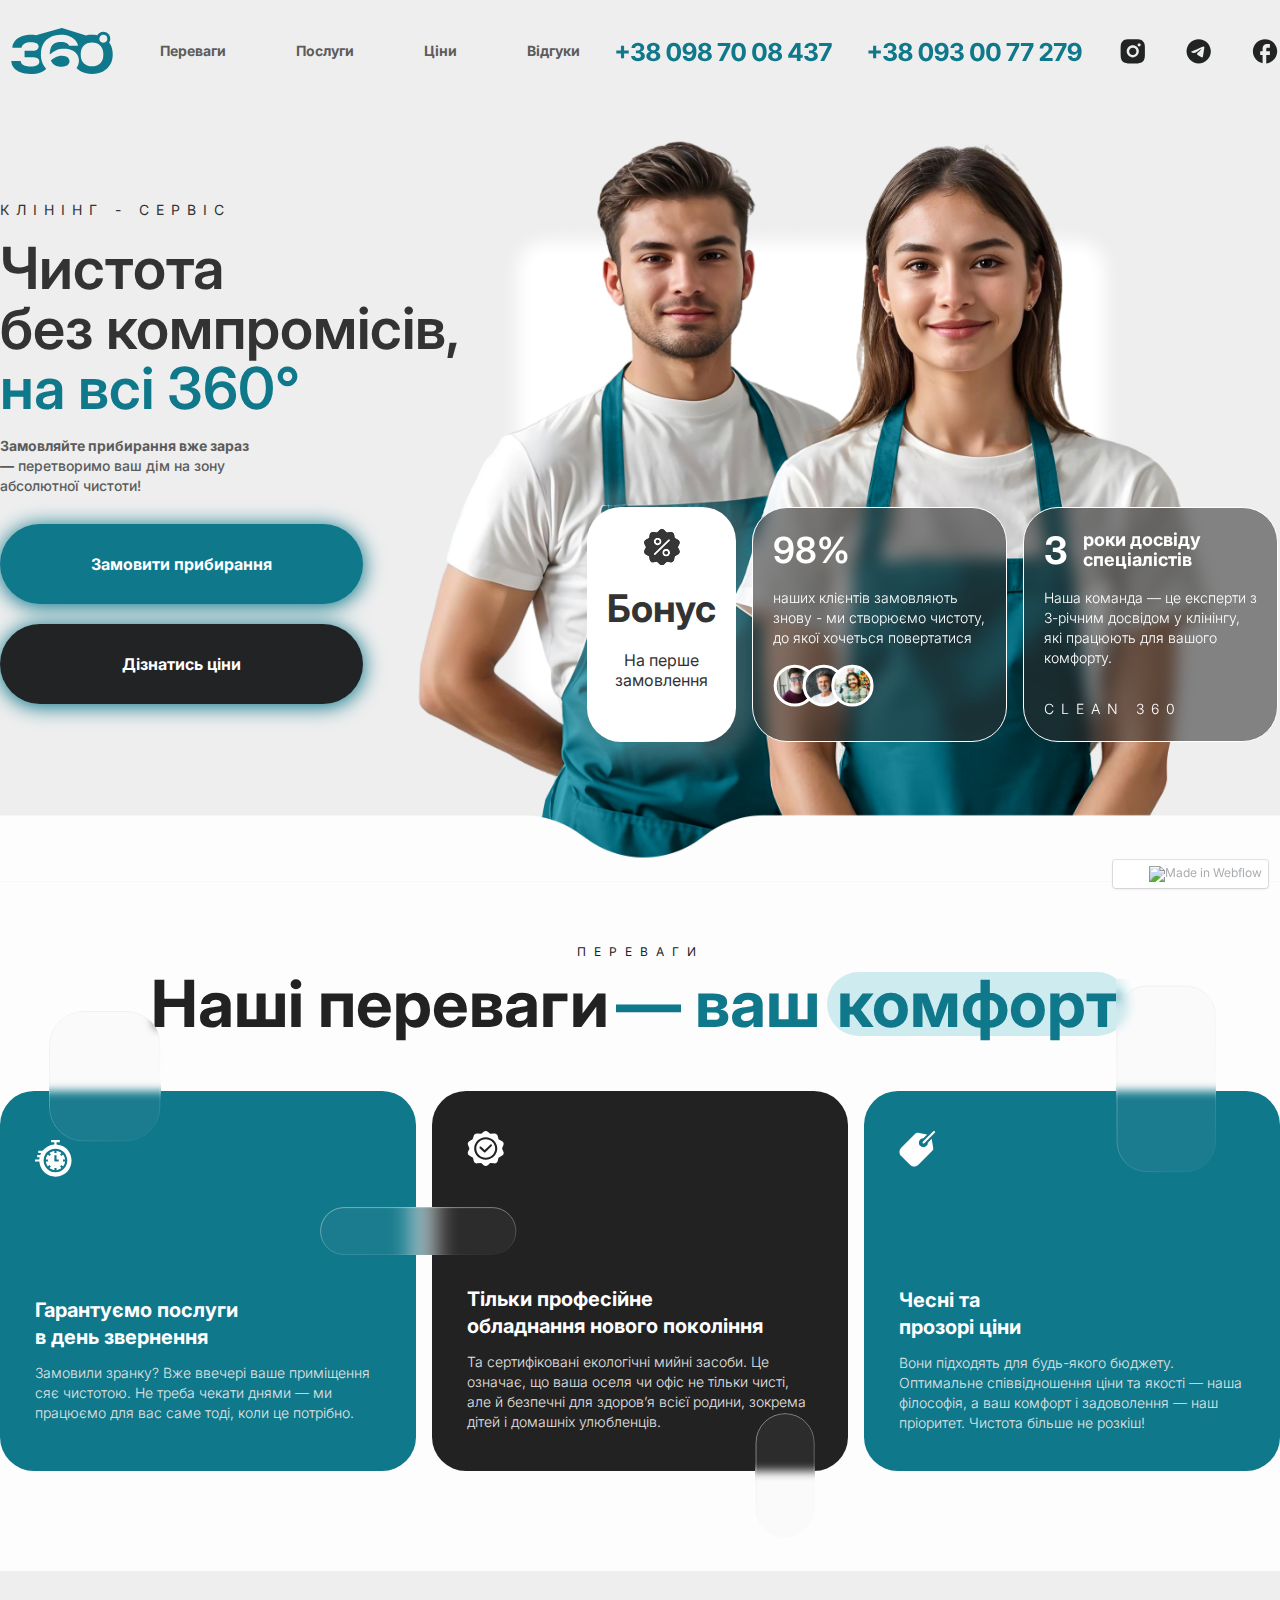
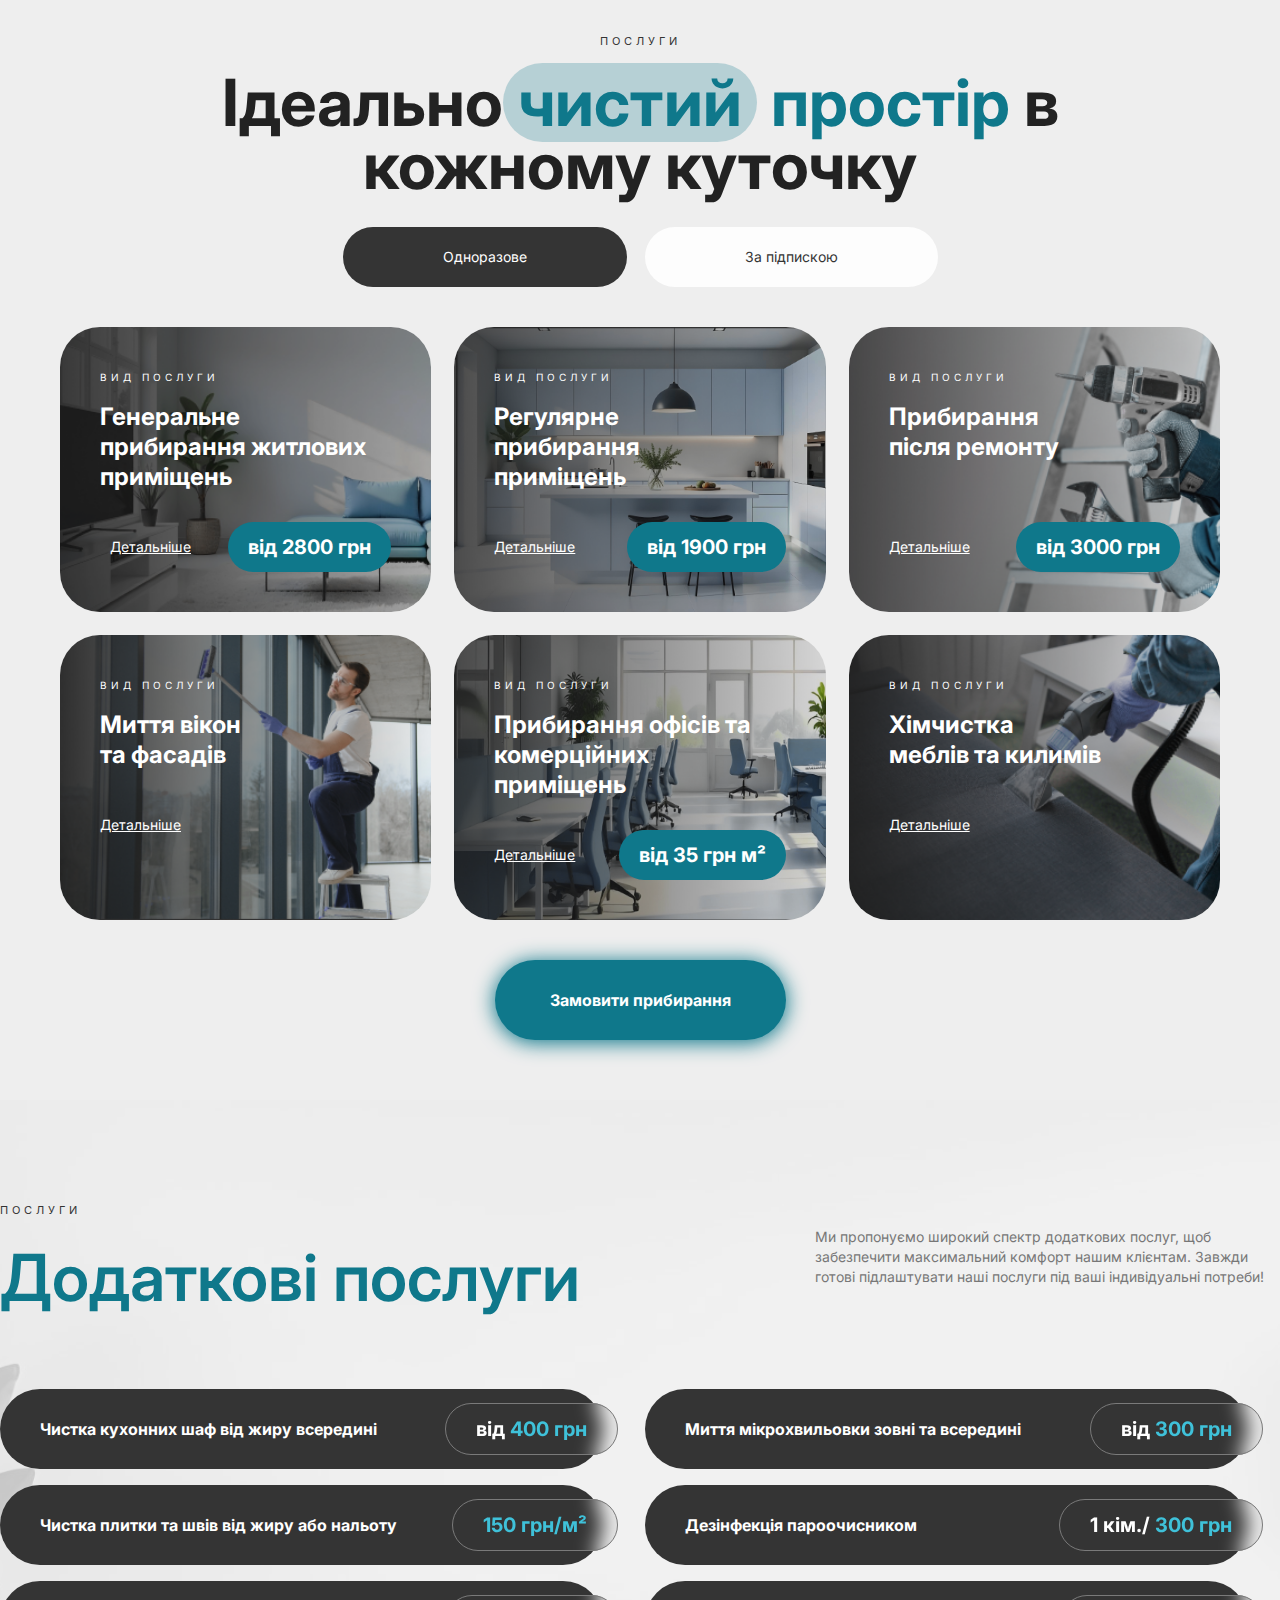
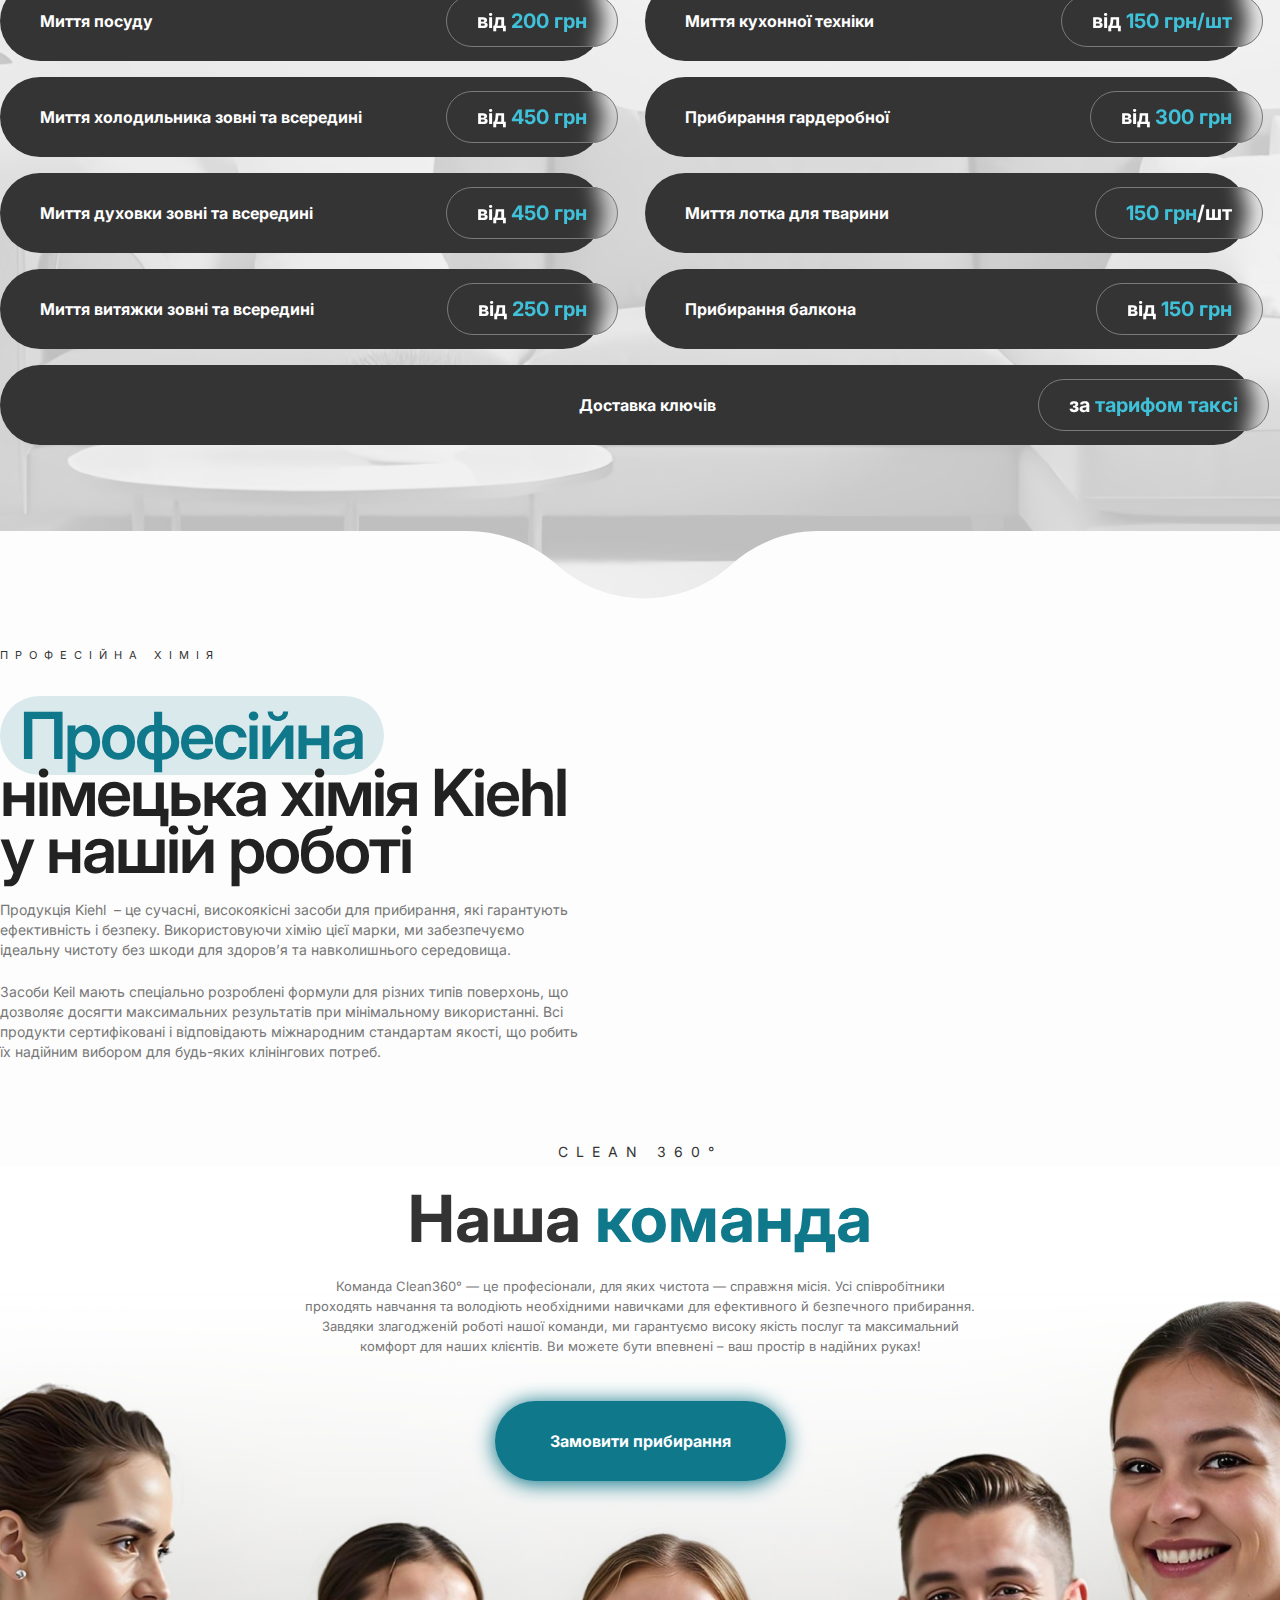
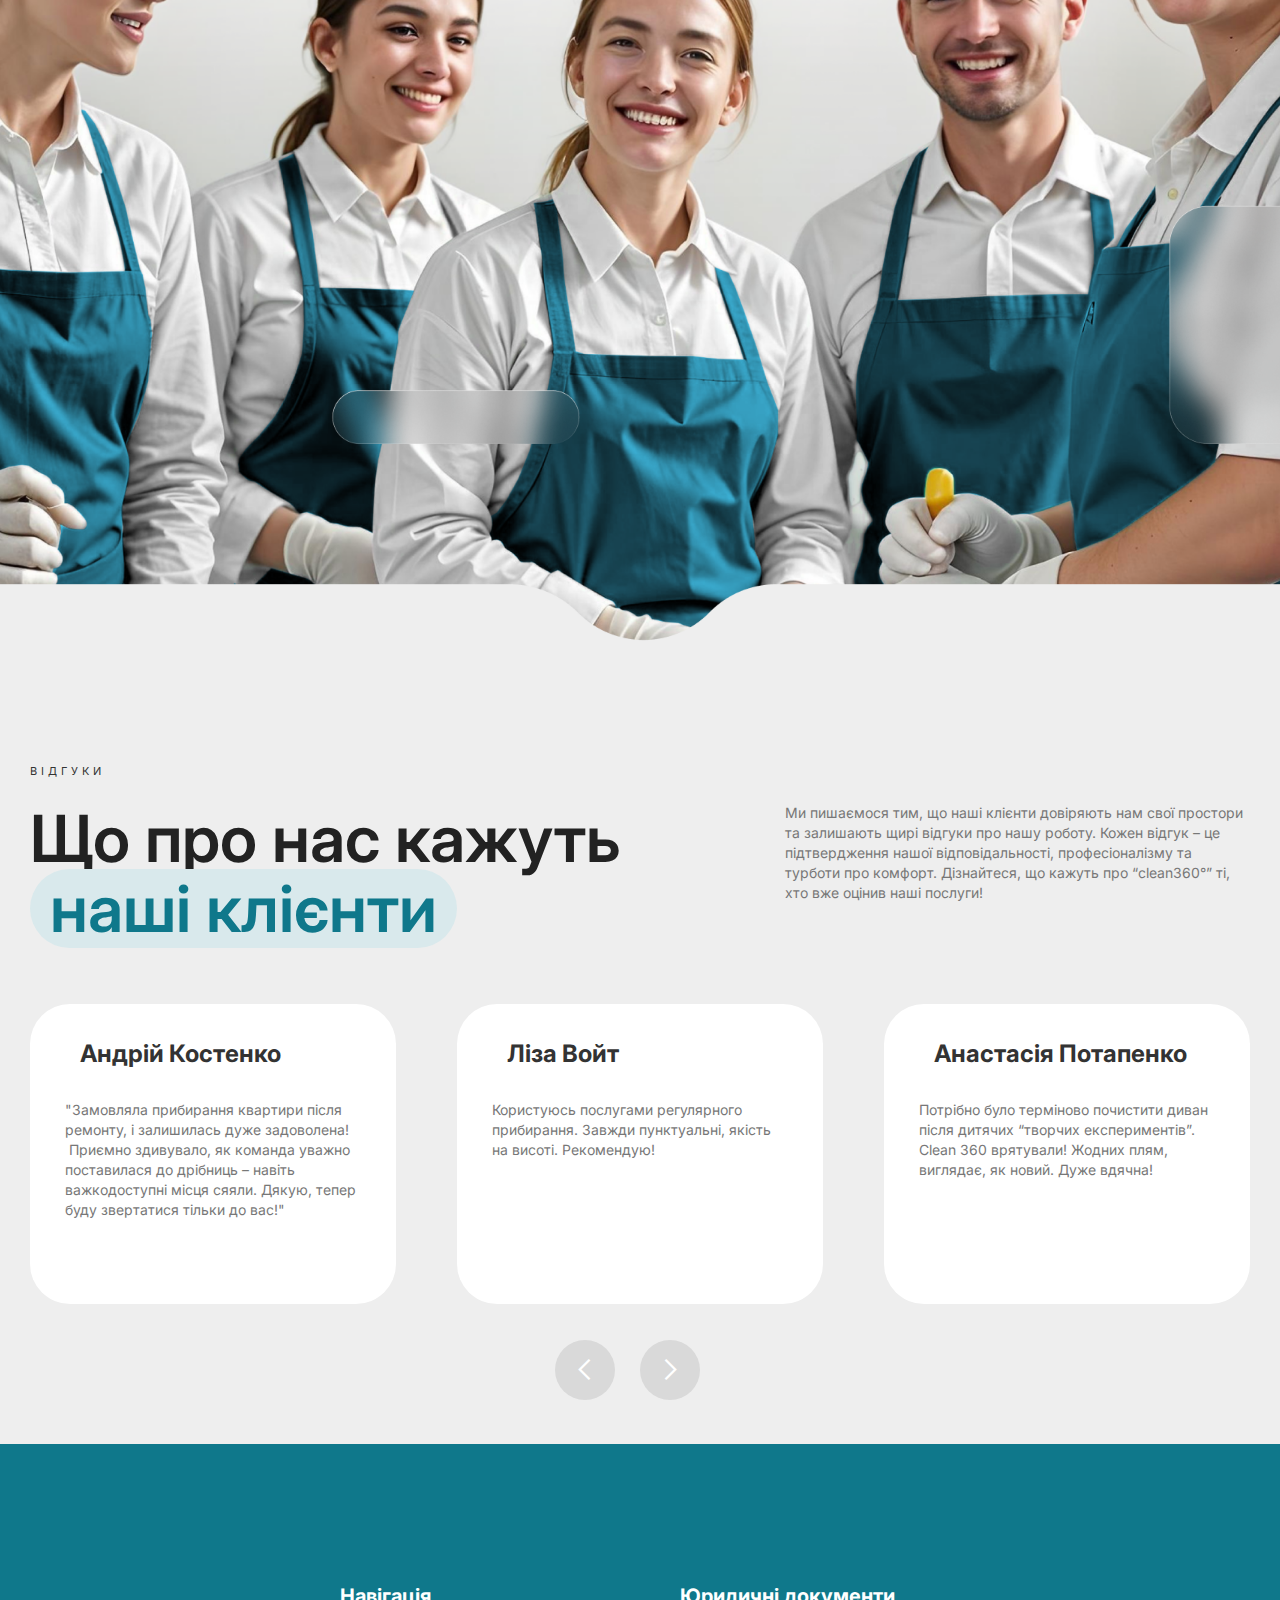
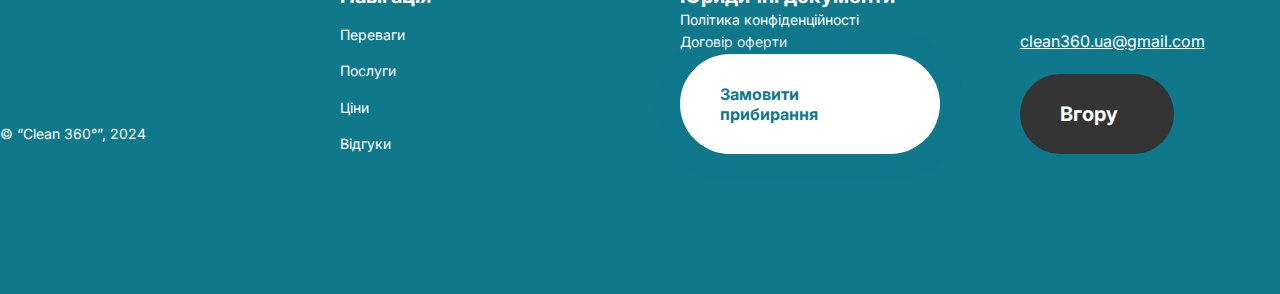
==== commit ebacc420: "new changes" ====
--- a/index.htm
+++ b/index.htm
@@ -10,6 +10,7 @@
     <link href="https://fonts.googleapis.com" rel="preconnect">
     <link href="https://fonts.gstatic.com" rel="preconnect" crossorigin="anonymous">
     <script src="ajax/libs/webfont/1.6.26/webfont.js" type="text/javascript"></script>
+    <script src="js/script.js"></script>
     <script type="text/javascript">WebFont.load({google: {families: ["Inter:100,200,300,regular,500,600,700,800,900,100italic,200italic,300italic,italic,500italic,600italic,700italic,800italic,900italic"]}});</script>
     <script type="text/javascript">!function (o, c) {
         var n = c.documentElement, t = " w-mod-";
@@ -57,8 +58,8 @@
                                               loading="lazy" width="17" alt="">
                     <div class="div-block-4"><p class="paragraph-25">Миття твердих підлогових покриттів.</p></div>
                 </div>
-                <div class="div-block-5"><img src="674a2ea3a249d5093eb51b84/6753158b620ccef859c79e4c_Ellipse%2031.svg"
-                                              loading="lazy" width="17" alt="">
+                <div class="div-block-5 "><img src="674a2ea3a249d5093eb51b84/6753158b620ccef859c79e4c_Ellipse%2031.svg"
+                                               loading="lazy" width="17" alt="">
                     <div class="div-block-4"><p class="paragraph-25">Миття вікон, включаючи рами, підвіконня та
                         відкоси.</p></div>
                 </div>
@@ -597,7 +598,7 @@
                                      loading="lazy" alt="" class="image-8">
     <div class="burgermenunav"><a href="#benefits-section" class="link-7">Переваги</a><a href="#services-section"
                                                                                          class="link-7">Послуги</a><a
-            href="#prices-section" class="link-7">Ціни</a><a href="#testimonials-section" class="link-7">Відгуки</a>
+            href="#prices-section" class="link-7">Ціни</a><a href="#prices-section" class="link-7">Відгуки</a>
     </div>
     <div class="burgermenusocials"><a href="tel:+380930077279" class="w-inline-block"><img
             src="674a2ea3a249d5093eb51b84/675432da8b15fdd1af2235fd_number1-white.svg" loading="lazy" alt=""></a><a
@@ -623,12 +624,20 @@
                     src="674a2ea3a249d5093eb51b84/675432daf93b975b38ed0687_number2-blue.svg" loading="lazy"
                     alt=""></a><a href="tel:+380930077279" class="w-inline-block"><img
                     src="674a2ea3a249d5093eb51b84/675432da8710618b4a306674_number1-blue.svg" loading="lazy" alt=""></a>
-            <div class="w-layout-hflex headersocials"><img
-                    src="674a2ea3a249d5093eb51b84/674a33198cfb51e204d8189f_inst-icon.svg" loading="lazy" alt=""
-                    class="image"><img src="674a2ea3a249d5093eb51b84/674a3319d69cc78b6a830e7f_tg-icon.svg"
-                                       loading="lazy" alt="" class="image"><img
+            <div class="w-layout-hflex headersocials">
+                <a href="https://www.instagram.com/clean360.ua">
+                    <img
+                            src="674a2ea3a249d5093eb51b84/674a33198cfb51e204d8189f_inst-icon.svg" loading="lazy" alt=""
+                            class="image">
+                </a>
+                <a href="https://t.me/clean_360 ">
+                    <img src="674a2ea3a249d5093eb51b84/674a3319d69cc78b6a830e7f_tg-icon.svg"
+                         loading="lazy" alt="" class="image">
+                </a>
+                <img
                     src="674a2ea3a249d5093eb51b84/674a3319160bab85be804604_fb-icon.svg" loading="lazy" alt=""
-                    class="image"></div>
+                    class="image">
+            </div>
         </div>
         <div class="headerinner headerinnermobile"><img
                 src="674a2ea3a249d5093eb51b84/675432dad392e6c3c8c4a19a_clean360_short_color.svg" loading="lazy"
@@ -644,7 +653,7 @@
                     перетворимо ваш дім на зону <br>абсолютної чистоти!</p>
                 <div class="buttonlayout"><a data-w-id="1a64ad2a-7c62-a80b-d21a-fd3f478e31ec" href="#"
                                              class="button w-button">Замовити прибирання</a><a
-                        data-w-id="e1f537f4-c7fe-3481-0e31-0a7cbbca2243" href="#prices-section"
+                        data-w-id="e1f537f4-c7fe-3481-0e31-0a7cbbca2243" href="#services-section"
                         class="button buttonblack w-button">Дізнатись ціни</a></div>
             </div>
             <div class="heroleft">
@@ -748,7 +757,7 @@
                                                                                      class="link-5 subscribedlink">від
                         2850 грн</a></div>
                 </div>
-                <div class="service">
+                <div class="service servicebg-windows">
                     <div class="servicedescription"><p class="paragraph-9">ВИД ПОСЛУГИ</p>
                         <h3 class="heading-11">Миття вікон <br>та фасадів</h3></div>
                     <div class="servicebuttonswrapper"><a data-w-id="d58b2e5c-3238-8278-d5cb-eaeeda147a1a" href="#"
@@ -761,7 +770,7 @@
                                                           class="detaillink">Детальніше </a><a href="#" class="link-5">від
                         35 грн м²</a></div>
                 </div>
-                <div class="service">
+                <div class="service servicebg-sofa">
                     <div class="servicedescription"><p class="paragraph-9">ВИД ПОСЛУГИ</p>
                         <h3 class="heading-11">Хімчистка <br>меблів та килимів</h3></div>
                     <div class="servicebuttonswrapper"><a data-w-id="933c4dad-0c61-12c2-fff1-c5c3f0997fae" href="#"
@@ -850,8 +859,8 @@
                         class="paragraph-19">Прибирання гардеробної</p>
                     <div class="text-block-4">від<span class="text-span-15">300 грн</span></div>
                 </div>
-                <div id="w-node-_0796228c-141a-807e-47cd-771eecef29f6-3eb51b8a" class="addservicemobile"><p
-                        class="paragraph-19">Доставка ключів</p>
+                <div id="w-node-_0796228c-141a-807e-47cd-771eecef29f6-3eb51b8a" class="addservicemobile hidden">
+                    <p class="paragraph-19">Доставка ключів</p>
                     <div class="text-block-4">за<span class="text-span-15">тарифом таксі</span></div>
                 </div>
                 <div id="w-node-f1ec60ea-0704-749d-4712-c513dac7b62d-3eb51b8a" class="addservicemobile"><p
@@ -1014,16 +1023,24 @@
             <div class="footerlogo"><img src="674a2ea3a249d5093eb51b84/675433a48b15fdd1af22b060_logo-footer.svg"
                                          loading="lazy" alt="">
                 <div class="footersocialswrapper">
-                    <div class="footersocials"><img src="674a2ea3a249d5093eb51b84/674e130e8afb539b9a625950_inst.svg"
-                                                    loading="lazy" alt=""><img
-                            src="674a2ea3a249d5093eb51b84/674e130e881890c752d9273c_tg.svg" loading="lazy" alt=""><img
-                            src="674a2ea3a249d5093eb51b84/674e130e293c6319d8c2ab78_gb.svg" loading="lazy" alt=""></div>
+                    <div class="footersocials">
+                        <div class="footersocials">
+                            <a href="https://www.instagram.com/clean360.ua" target="_blank" rel="noopener noreferrer">
+                                <img src="674a2ea3a249d5093eb51b84/674e130e8afb539b9a625950_inst.svg" loading="lazy" alt="Instagram">
+                            </a>
+                            <a href="https://t.me/clean_360" target="_blank" rel="noopener noreferrer">
+                                <img src="674a2ea3a249d5093eb51b84/674e130e881890c752d9273c_tg.svg" loading="lazy" alt="Telegram">
+                            </a>
+                            <img
+                                    src="674a2ea3a249d5093eb51b84/674e130e293c6319d8c2ab78_gb.svg" loading="lazy" alt="">
+                        </div>
+                    </div>
                     <p class="paragraph-17">© “Clean 360°”, 2024</p></div>
             </div>
             <div id="w-node-b659a48b-62b3-bce5-2896-66fa5b8f55ab-3eb51b8a" class="footernav"><h4 class="heading-18">
                 Навігація</h4><a href="#benefits-section" class="link-6">Переваги</a><a href="#services-section"
                                                                                         class="link-6">Послуги</a><a
-                    href="#prices-section" class="link-6">Ціни</a><a href="#testimonials-section"
+                    href="#testimonials-section" class="link-6">Ціни</a><a href="#testimonials-section"
                                                                      class="link-6">Відгуки</a></div>
             <div id="w-node-_4240e485-baf3-391e-f9b0-6055c6f84729-3eb51b8a" class="footernav"><h4 class="heading-18">
                 Юридичні документи</h4><a href="#" class="link-6">Політика конфіденційності</a><a href="#"
@@ -1036,8 +1053,8 @@
                     src="674a2ea3a249d5093eb51b84/675432da8b15fdd1af2235fd_number1-white.svg" loading="lazy" alt=""></a><a
                     href="tel:+380987008437" class="link-block-4 w-inline-block"><img
                     src="674a2ea3a249d5093eb51b84/675432dab791fd613488677d_number2-white.svg" loading="lazy" alt=""></a><a
-                    href="#" class="link-6 linkdecorated">hello@uberem.com.ua</a><a href="#header"
-                                                                                    class="link-block-2 w-inline-block">
+                    href="#" class="link-6 linkdecorated">clean360.ua@gmail.com</a><a href="#header"
+                                                                                      class="link-block-2 w-inline-block">
                 <div class="upbutton"><p class="paragraph-18">Вгору</p><img
                         src="674a2ea3a249d5093eb51b84/674e15ddd909b2c793896025_arrow.svg" loading="lazy" alt=""></div>
             </a></div>
@@ -1046,10 +1063,16 @@
             <div class="footerlogo"><img src="674a2ea3a249d5093eb51b84/675433a48b15fdd1af22b060_logo-footer.svg"
                                          loading="lazy" alt="">
                 <div class="footersocialswrapper">
-                    <div class="footersocials"><img src="674a2ea3a249d5093eb51b84/674e130e8afb539b9a625950_inst.svg"
-                                                    loading="lazy" alt=""><img
-                            src="674a2ea3a249d5093eb51b84/674e130e881890c752d9273c_tg.svg" loading="lazy" alt=""><img
-                            src="674a2ea3a249d5093eb51b84/674e130e293c6319d8c2ab78_gb.svg" loading="lazy" alt=""></div>
+                    <div class="footersocials">
+                        <a href="https://www.instagram.com/clean360.ua" target="_blank" rel="noopener noreferrer">
+                            <img src="674a2ea3a249d5093eb51b84/674e130e8afb539b9a625950_inst.svg" loading="lazy" alt="Instagram">
+                        </a>
+                        <a href="https://t.me/clean_360" target="_blank" rel="noopener noreferrer">
+                            <img src="674a2ea3a249d5093eb51b84/674e130e881890c752d9273c_tg.svg" loading="lazy" alt="Telegram">
+                        </a>
+                        <img
+                            src="674a2ea3a249d5093eb51b84/674e130e293c6319d8c2ab78_gb.svg" loading="lazy" alt="">
+                    </div>
                 </div>
                 <a href="tel:+380930077279" class="link-block-5 w-inline-block"><img
                         src="674a2ea3a249d5093eb51b84/675432da8b15fdd1af2235fd_number1-white.svg" loading="lazy" alt=""></a><a
@@ -1057,12 +1080,14 @@
                         src="674a2ea3a249d5093eb51b84/675432dab791fd613488677d_number2-white.svg" loading="lazy" alt=""></a>
                 <div id="w-node-_2f27de47-5978-a758-ea0d-3ac5b334f317-3eb51b8a" class="footernav"><h3
                         class="heading-18 number">+380505470498</h3><h4 class="heading-18 number">+380505470498</h4><a
-                        href="#" class="link-6 linkdecorated">hello@uberem.com.ua</a></div>
+                        href="#" class="link-6 linkdecorated">clean360.ua@gmail.com</a></div>
             </div>
             <div id="w-node-_2f27de47-5978-a758-ea0d-3ac5b334f303-3eb51b8a" class="footernav"><h4 class="heading-18">
-                Навігація</h4><a href="#" class="link-6">Переваги</a><a href="#" class="link-6">Послуги</a><a href="#"
+                Навігація</h4><a href="#benefits-section" class="link-6">Переваги</a>
+                <a href="#services-section" class="link-6">Послуги</a>
+                <a href="#prices-section"
                                                                                                               class="link-6">Ціни</a><a
-                    href="#" class="link-6">Відгуки</a></div>
+                    href="#testimonials-section" class="link-6">Відгуки</a></div>
             <div id="w-node-_2f27de47-5978-a758-ea0d-3ac5b334f30e-3eb51b8a" class="footernav"><h4 class="heading-18">
                 Юридичні документи</h4><a href="#" class="link-6">Політика конфіденційності</a><a href="#"
                                                                                                   class="link-6">Договір
--- a/674a2ea3a249d5093eb51b84/css/clean360.webflow.a7833867b.css
+++ b/674a2ea3a249d5093eb51b84/css/clean360.webflow.a7833867b.css
@@ -1,5573 +1,5622 @@
 ﻿html {
-  -webkit-text-size-adjust: 100%;
-  -ms-text-size-adjust: 100%;
-  font-family: sans-serif;
+    -webkit-text-size-adjust: 100%;
+    -ms-text-size-adjust: 100%;
+    font-family: sans-serif;
 }
 
 body {
-  margin: 0;
+    margin: 0;
 }
 
 article, aside, details, figcaption, figure, footer, header, hgroup, main, menu, nav, section, summary {
-  display: block;
+    display: block;
 }
 
 audio, canvas, progress, video {
-  vertical-align: baseline;
-  display: inline-block;
+    vertical-align: baseline;
+    display: inline-block;
 }
 
 audio:not([controls]) {
-  height: 0;
-  display: none;
+    height: 0;
+    display: none;
 }
 
 [hidden], template {
-  display: none;
+    display: none;
 }
 
 a {
-  background-color: #0000;
+    background-color: #0000;
 }
 
 a:active, a:hover {
-  outline: 0;
+    outline: 0;
 }
 
 abbr[title] {
-  border-bottom: 1px dotted;
+    border-bottom: 1px dotted;
 }
 
 b, strong {
-  font-weight: bold;
+    font-weight: bold;
 }
 
 dfn {
-  font-style: italic;
+    font-style: italic;
 }
 
 h1 {
-  margin: .67em 0;
-  font-size: 2em;
+    margin: .67em 0;
+    font-size: 2em;
 }
 
 mark {
-  color: #000;
-  background: #ff0;
+    color: #000;
+    background: #ff0;
 }
 
 small {
-  font-size: 80%;
+    font-size: 80%;
 }
 
 sub, sup {
-  vertical-align: baseline;
-  font-size: 75%;
-  line-height: 0;
-  position: relative;
+    vertical-align: baseline;
+    font-size: 75%;
+    line-height: 0;
+    position: relative;
 }
 
 sup {
-  top: -.5em;
+    top: -.5em;
 }
 
 sub {
-  bottom: -.25em;
+    bottom: -.25em;
 }
 
 img {
-  border: 0;
+    border: 0;
 }
 
 svg:not(:root) {
-  overflow: hidden;
+    overflow: hidden;
 }
 
 hr {
-  box-sizing: content-box;
-  height: 0;
+    box-sizing: content-box;
+    height: 0;
 }
 
 pre {
-  overflow: auto;
+    overflow: auto;
 }
 
 code, kbd, pre, samp {
-  font-family: monospace;
-  font-size: 1em;
+    font-family: monospace;
+    font-size: 1em;
 }
 
 button, input, optgroup, select, textarea {
-  color: inherit;
-  font: inherit;
-  margin: 0;
+    color: inherit;
+    font: inherit;
+    margin: 0;
 }
 
 button {
-  overflow: visible;
+    overflow: visible;
 }
 
 button, select {
-  text-transform: none;
+    text-transform: none;
 }
 
 button, html input[type="button"], input[type="reset"] {
-  -webkit-appearance: button;
-  cursor: pointer;
+    -webkit-appearance: button;
+    cursor: pointer;
 }
 
 button[disabled], html input[disabled] {
-  cursor: default;
+    cursor: default;
 }
 
 button::-moz-focus-inner, input::-moz-focus-inner {
-  border: 0;
-  padding: 0;
+    border: 0;
+    padding: 0;
 }
 
 input {
-  line-height: normal;
+    line-height: normal;
 }
 
 input[type="checkbox"], input[type="radio"] {
-  box-sizing: border-box;
-  padding: 0;
+    box-sizing: border-box;
+    padding: 0;
 }
 
 input[type="number"]::-webkit-inner-spin-button, input[type="number"]::-webkit-outer-spin-button {
-  height: auto;
+    height: auto;
 }
 
 input[type="search"] {
-  -webkit-appearance: none;
+    -webkit-appearance: none;
 }
 
 input[type="search"]::-webkit-search-cancel-button, input[type="search"]::-webkit-search-decoration {
-  -webkit-appearance: none;
+    -webkit-appearance: none;
 }
 
 legend {
-  border: 0;
-  padding: 0;
+    border: 0;
+    padding: 0;
 }
 
 textarea {
-  overflow: auto;
+    overflow: auto;
 }
 
 optgroup {
-  font-weight: bold;
+    font-weight: bold;
 }
 
 table {
-  border-collapse: collapse;
-  border-spacing: 0;
+    border-collapse: collapse;
+    border-spacing: 0;
 }
 
 td, th {
-  padding: 0;
+    padding: 0;
 }
 
 @font-face {
-  font-family: webflow-icons;
-  src: url("[data-uri]") format("truetype");
-  font-weight: normal;
-  font-style: normal;
+    font-family: webflow-icons;
+    src: url("[data-uri]") format("truetype");
+    font-weight: normal;
+    font-style: normal;
 }
 
 [class^="w-icon-"], [class*=" w-icon-"] {
-  speak: none;
-  font-variant: normal;
-  text-transform: none;
-  -webkit-font-smoothing: antialiased;
-  -moz-osx-font-smoothing: grayscale;
-  font-style: normal;
-  font-weight: normal;
-  line-height: 1;
-  font-family: webflow-icons !important;
+    speak: none;
+    font-variant: normal;
+    text-transform: none;
+    -webkit-font-smoothing: antialiased;
+    -moz-osx-font-smoothing: grayscale;
+    font-style: normal;
+    font-weight: normal;
+    line-height: 1;
+    font-family: webflow-icons !important;
 }
 
 .w-icon-slider-right:before {
-  content: "";
+    content: "";
 }
 
 .w-icon-slider-left:before {
-  content: "";
+    content: "";
 }
 
 .w-icon-nav-menu:before {
-  content: "";
+    content: "";
 }
 
 .w-icon-arrow-down:before, .w-icon-dropdown-toggle:before {
-  content: "";
+    content: "";
 }
 
 .w-icon-file-upload-remove:before {
-  content: "";
+    content: "";
 }
 
 .w-icon-file-upload-icon:before {
-  content: "";
+    content: "";
 }
 
 * {
-  box-sizing: border-box;
+    box-sizing: border-box;
 }
 
 html {
-  height: 100%;
+    height: 100%;
 }
 
 body {
-  color: #333;
-  background-color: #fff;
-  min-height: 100%;
-  margin: 0;
-  font-family: Arial, sans-serif;
-  font-size: 14px;
-  line-height: 20px;
+    color: #333;
+    background-color: #fff;
+    min-height: 100%;
+    margin: 0;
+    font-family: Arial, sans-serif;
+    font-size: 14px;
+    line-height: 20px;
 }
 
 img {
-  vertical-align: middle;
-  max-width: 100%;
-  display: inline-block;
+    vertical-align: middle;
+    max-width: 100%;
+    display: inline-block;
 }
 
 html.w-mod-touch * {
-  background-attachment: scroll !important;
+    background-attachment: scroll !important;
 }
 
 .w-block {
-  display: block;
+    display: block;
 }
 
 .w-inline-block {
-  max-width: 100%;
-  display: inline-block;
+    max-width: 100%;
+    display: inline-block;
 }
 
 .w-clearfix:before, .w-clearfix:after {
-  content: " ";
-  grid-area: 1 / 1 / 2 / 2;
-  display: table;
+    content: " ";
+    grid-area: 1 / 1 / 2 / 2;
+    display: table;
 }
 
 .w-clearfix:after {
-  clear: both;
+    clear: both;
 }
 
 .w-hidden {
-  display: none;
+    display: none;
 }
 
 .w-button {
-  color: #fff;
-  line-height: inherit;
-  cursor: pointer;
-  background-color: #3898ec;
-  border: 0;
-  border-radius: 0;
-  padding: 9px 15px;
-  text-decoration: none;
-  display: inline-block;
+    color: #fff;
+    line-height: inherit;
+    cursor: pointer;
+    background-color: #3898ec;
+    border: 0;
+    border-radius: 0;
+    padding: 9px 15px;
+    text-decoration: none;
+    display: inline-block;
 }
 
 input.w-button {
-  -webkit-appearance: button;
+    -webkit-appearance: button;
 }
 
 html[data-w-dynpage] [data-w-cloak] {
-  color: #0000 !important;
+    color: #0000 !important;
 }
 
 .w-code-block {
-  margin: unset;
+    margin: unset;
 }
 
 pre.w-code-block code {
-  all: inherit;
+    all: inherit;
 }
 
 .w-optimization {
-  display: contents;
+    display: contents;
 }
 
 .w-webflow-badge, .w-webflow-badge > img {
-  box-sizing: unset;
-  width: unset;
-  height: unset;
-  max-height: unset;
-  max-width: unset;
-  min-height: unset;
-  min-width: unset;
-  margin: unset;
-  padding: unset;
-  float: unset;
-  clear: unset;
-  border: unset;
-  border-radius: unset;
-  background: unset;
-  background-image: unset;
-  background-position: unset;
-  background-size: unset;
-  background-repeat: unset;
-  background-origin: unset;
-  background-clip: unset;
-  background-attachment: unset;
-  background-color: unset;
-  box-shadow: unset;
-  transform: unset;
-  direction: unset;
-  font-family: unset;
-  font-weight: unset;
-  color: unset;
-  font-size: unset;
-  line-height: unset;
-  font-style: unset;
-  font-variant: unset;
-  text-align: unset;
-  letter-spacing: unset;
-  -webkit-text-decoration: unset;
-  text-decoration: unset;
-  text-indent: unset;
-  text-transform: unset;
-  list-style-type: unset;
-  text-shadow: unset;
-  vertical-align: unset;
-  cursor: unset;
-  white-space: unset;
-  word-break: unset;
-  word-spacing: unset;
-  word-wrap: unset;
-  transition: unset;
+    box-sizing: unset;
+    width: unset;
+    height: unset;
+    max-height: unset;
+    max-width: unset;
+    min-height: unset;
+    min-width: unset;
+    margin: unset;
+    padding: unset;
+    float: unset;
+    clear: unset;
+    border: unset;
+    border-radius: unset;
+    background: unset;
+    background-image: unset;
+    background-position: unset;
+    background-size: unset;
+    background-repeat: unset;
+    background-origin: unset;
+    background-clip: unset;
+    background-attachment: unset;
+    background-color: unset;
+    box-shadow: unset;
+    transform: unset;
+    direction: unset;
+    font-family: unset;
+    font-weight: unset;
+    color: unset;
+    font-size: unset;
+    line-height: unset;
+    font-style: unset;
+    font-variant: unset;
+    text-align: unset;
+    letter-spacing: unset;
+    -webkit-text-decoration: unset;
+    text-decoration: unset;
+    text-indent: unset;
+    text-transform: unset;
+    list-style-type: unset;
+    text-shadow: unset;
+    vertical-align: unset;
+    cursor: unset;
+    white-space: unset;
+    word-break: unset;
+    word-spacing: unset;
+    word-wrap: unset;
+    transition: unset;
 }
 
 .w-webflow-badge {
-  white-space: nowrap;
-  cursor: pointer;
-  box-shadow: 0 0 0 1px #0000001a, 0 1px 3px #0000001a;
-  visibility: visible !important;
-  opacity: 1 !important;
-  z-index: 2147483647 !important;
-  color: #aaadb0 !important;
-  overflow: unset !important;
-  background-color: #fff !important;
-  border-radius: 3px !important;
-  width: auto !important;
-  height: auto !important;
-  margin: 0 !important;
-  padding: 6px !important;
-  font-size: 12px !important;
-  line-height: 14px !important;
-  text-decoration: none !important;
-  display: inline-block !important;
-  position: fixed !important;
-  inset: auto 12px 12px auto !important;
-  transform: none !important;
+    white-space: nowrap;
+    cursor: pointer;
+    box-shadow: 0 0 0 1px #0000001a, 0 1px 3px #0000001a;
+    visibility: visible !important;
+    opacity: 1 !important;
+    z-index: 2147483647 !important;
+    color: #aaadb0 !important;
+    overflow: unset !important;
+    background-color: #fff !important;
+    border-radius: 3px !important;
+    width: auto !important;
+    height: auto !important;
+    margin: 0 !important;
+    padding: 6px !important;
+    font-size: 12px !important;
+    line-height: 14px !important;
+    text-decoration: none !important;
+    display: inline-block !important;
+    position: fixed !important;
+    inset: auto 12px 12px auto !important;
+    transform: none !important;
 }
 
 .w-webflow-badge > img {
-  position: unset;
-  visibility: unset !important;
-  opacity: 1 !important;
-  vertical-align: middle !important;
-  display: inline-block !important;
+    position: unset;
+    visibility: unset !important;
+    opacity: 1 !important;
+    vertical-align: middle !important;
+    display: inline-block !important;
 }
 
 h1, h2, h3, h4, h5, h6 {
-  margin-bottom: 10px;
-  font-weight: bold;
+    margin-bottom: 10px;
+    font-weight: bold;
 }
 
 h1 {
-  margin-top: 20px;
-  font-size: 38px;
-  line-height: 44px;
+    margin-top: 20px;
+    font-size: 38px;
+    line-height: 44px;
 }
 
 h2 {
-  margin-top: 20px;
-  font-size: 32px;
-  line-height: 36px;
+    margin-top: 20px;
+    font-size: 32px;
+    line-height: 36px;
 }
 
 h3 {
-  margin-top: 20px;
-  font-size: 24px;
-  line-height: 30px;
+    margin-top: 20px;
+    font-size: 24px;
+    line-height: 30px;
 }
 
 h4 {
-  margin-top: 10px;
-  font-size: 18px;
-  line-height: 24px;
+    margin-top: 10px;
+    font-size: 18px;
+    line-height: 24px;
 }
 
 h5 {
-  margin-top: 10px;
-  font-size: 14px;
-  line-height: 20px;
+    margin-top: 10px;
+    font-size: 14px;
+    line-height: 20px;
 }
 
 h6 {
-  margin-top: 10px;
-  font-size: 12px;
-  line-height: 18px;
+    margin-top: 10px;
+    font-size: 12px;
+    line-height: 18px;
 }
 
 p {
-  margin-top: 0;
-  margin-bottom: 10px;
+    margin-top: 0;
+    margin-bottom: 10px;
 }
 
 blockquote {
-  border-left: 5px solid #e2e2e2;
-  margin: 0 0 10px;
-  padding: 10px 20px;
-  font-size: 18px;
-  line-height: 22px;
+    border-left: 5px solid #e2e2e2;
+    margin: 0 0 10px;
+    padding: 10px 20px;
+    font-size: 18px;
+    line-height: 22px;
 }
 
 figure {
-  margin: 0 0 10px;
+    margin: 0 0 10px;
 }
 
 figcaption {
-  text-align: center;
-  margin-top: 5px;
+    text-align: center;
+    margin-top: 5px;
 }
 
 ul, ol {
-  margin-top: 0;
-  margin-bottom: 10px;
-  padding-left: 40px;
+    margin-top: 0;
+    margin-bottom: 10px;
+    padding-left: 40px;
 }
 
 .w-list-unstyled {
-  padding-left: 0;
-  list-style: none;
+    padding-left: 0;
+    list-style: none;
 }
 
 .w-embed:before, .w-embed:after {
-  content: " ";
-  grid-area: 1 / 1 / 2 / 2;
-  display: table;
+    content: " ";
+    grid-area: 1 / 1 / 2 / 2;
+    display: table;
 }
 
 .w-embed:after {
-  clear: both;
+    clear: both;
 }
 
 .w-video {
-  width: 100%;
-  padding: 0;
-  position: relative;
+    width: 100%;
+    padding: 0;
+    position: relative;
 }
 
 .w-video iframe, .w-video object, .w-video embed {
-  border: none;
-  width: 100%;
-  height: 100%;
-  position: absolute;
-  top: 0;
-  left: 0;
+    border: none;
+    width: 100%;
+    height: 100%;
+    position: absolute;
+    top: 0;
+    left: 0;
 }
 
 fieldset {
-  border: 0;
-  margin: 0;
-  padding: 0;
+    border: 0;
+    margin: 0;
+    padding: 0;
 }
 
 button, [type="button"], [type="reset"] {
-  cursor: pointer;
-  -webkit-appearance: button;
-  border: 0;
+    cursor: pointer;
+    -webkit-appearance: button;
+    border: 0;
 }
 
 .w-form {
-  margin: 0 0 15px;
+    margin: 0 0 15px;
 }
 
 .w-form-done {
-  text-align: center;
-  background-color: #ddd;
-  padding: 20px;
-  display: none;
+    text-align: center;
+    background-color: #ddd;
+    padding: 20px;
+    display: none;
 }
 
 .w-form-fail {
-  background-color: #ffdede;
-  margin-top: 10px;
-  padding: 10px;
-  display: none;
+    background-color: #ffdede;
+    margin-top: 10px;
+    padding: 10px;
+    display: none;
 }
 
 label {
-  margin-bottom: 5px;
-  font-weight: bold;
-  display: block;
+    margin-bottom: 5px;
+    font-weight: bold;
+    display: block;
 }
 
 .w-input, .w-select {
-  color: #333;
-  vertical-align: middle;
-  background-color: #fff;
-  border: 1px solid #ccc;
-  width: 100%;
-  height: 38px;
-  margin-bottom: 10px;
-  padding: 8px 12px;
-  font-size: 14px;
-  line-height: 1.42857;
-  display: block;
+    color: #333;
+    vertical-align: middle;
+    background-color: #fff;
+    border: 1px solid #ccc;
+    width: 100%;
+    height: 38px;
+    margin-bottom: 10px;
+    padding: 8px 12px;
+    font-size: 14px;
+    line-height: 1.42857;
+    display: block;
 }
 
 .w-input::placeholder, .w-select::placeholder {
-  color: #999;
+    color: #999;
 }
 
 .w-input:focus, .w-select:focus {
-  border-color: #3898ec;
-  outline: 0;
+    border-color: #3898ec;
+    outline: 0;
 }
 
 .w-input[disabled], .w-select[disabled], .w-input[readonly], .w-select[readonly], fieldset[disabled] .w-input, fieldset[disabled] .w-select {
-  cursor: not-allowed;
+    cursor: not-allowed;
 }
 
 .w-input[disabled]:not(.w-input-disabled), .w-select[disabled]:not(.w-input-disabled), .w-input[readonly], .w-select[readonly], fieldset[disabled]:not(.w-input-disabled) .w-input, fieldset[disabled]:not(.w-input-disabled) .w-select {
-  background-color: #eee;
+    background-color: #eee;
 }
 
 textarea.w-input, textarea.w-select {
-  height: auto;
+    height: auto;
 }
 
 .w-select {
-  background-color: #f3f3f3;
+    background-color: #f3f3f3;
 }
 
 .w-select[multiple] {
-  height: auto;
+    height: auto;
 }
 
 .w-form-label {
-  cursor: pointer;
-  margin-bottom: 0;
-  font-weight: normal;
-  display: inline-block;
+    cursor: pointer;
+    margin-bottom: 0;
+    font-weight: normal;
+    display: inline-block;
 }
 
 .w-radio {
-  margin-bottom: 5px;
-  padding-left: 20px;
-  display: block;
+    margin-bottom: 5px;
+    padding-left: 20px;
+    display: block;
 }
 
 .w-radio:before, .w-radio:after {
-  content: " ";
-  grid-area: 1 / 1 / 2 / 2;
-  display: table;
+    content: " ";
+    grid-area: 1 / 1 / 2 / 2;
+    display: table;
 }
 
 .w-radio:after {
-  clear: both;
+    clear: both;
 }
 
 .w-radio-input {
-  float: left;
-  margin: 3px 0 0 -20px;
-  line-height: normal;
+    float: left;
+    margin: 3px 0 0 -20px;
+    line-height: normal;
 }
 
 .w-file-upload {
-  margin-bottom: 10px;
-  display: block;
+    margin-bottom: 10px;
+    display: block;
 }
 
 .w-file-upload-input {
-  opacity: 0;
-  z-index: -100;
-  width: .1px;
-  height: .1px;
-  position: absolute;
-  overflow: hidden;
+    opacity: 0;
+    z-index: -100;
+    width: .1px;
+    height: .1px;
+    position: absolute;
+    overflow: hidden;
 }
 
 .w-file-upload-default, .w-file-upload-uploading, .w-file-upload-success {
-  color: #333;
-  display: inline-block;
+    color: #333;
+    display: inline-block;
 }
 
 .w-file-upload-error {
-  margin-top: 10px;
-  display: block;
+    margin-top: 10px;
+    display: block;
 }
 
 .w-file-upload-default.w-hidden, .w-file-upload-uploading.w-hidden, .w-file-upload-error.w-hidden, .w-file-upload-success.w-hidden {
-  display: none;
+    display: none;
 }
 
 .w-file-upload-uploading-btn {
-  cursor: pointer;
-  background-color: #fafafa;
-  border: 1px solid #ccc;
-  margin: 0;
-  padding: 8px 12px;
-  font-size: 14px;
-  font-weight: normal;
-  display: flex;
+    cursor: pointer;
+    background-color: #fafafa;
+    border: 1px solid #ccc;
+    margin: 0;
+    padding: 8px 12px;
+    font-size: 14px;
+    font-weight: normal;
+    display: flex;
 }
 
 .w-file-upload-file {
-  background-color: #fafafa;
-  border: 1px solid #ccc;
-  flex-grow: 1;
-  justify-content: space-between;
-  margin: 0;
-  padding: 8px 9px 8px 11px;
-  display: flex;
+    background-color: #fafafa;
+    border: 1px solid #ccc;
+    flex-grow: 1;
+    justify-content: space-between;
+    margin: 0;
+    padding: 8px 9px 8px 11px;
+    display: flex;
 }
 
 .w-file-upload-file-name {
-  font-size: 14px;
-  font-weight: normal;
-  display: block;
+    font-size: 14px;
+    font-weight: normal;
+    display: block;
 }
 
 .w-file-remove-link {
-  cursor: pointer;
-  width: auto;
-  height: auto;
-  margin-top: 3px;
-  margin-left: 10px;
-  padding: 3px;
-  display: block;
+    cursor: pointer;
+    width: auto;
+    height: auto;
+    margin-top: 3px;
+    margin-left: 10px;
+    padding: 3px;
+    display: block;
 }
 
 .w-icon-file-upload-remove {
-  margin: auto;
-  font-size: 10px;
+    margin: auto;
+    font-size: 10px;
 }
 
 .w-file-upload-error-msg {
-  color: #ea384c;
-  padding: 2px 0;
-  display: inline-block;
+    color: #ea384c;
+    padding: 2px 0;
+    display: inline-block;
 }
 
 .w-file-upload-info {
-  padding: 0 12px;
-  line-height: 38px;
-  display: inline-block;
+    padding: 0 12px;
+    line-height: 38px;
+    display: inline-block;
 }
 
 .w-file-upload-label {
-  cursor: pointer;
-  background-color: #fafafa;
-  border: 1px solid #ccc;
-  margin: 0;
-  padding: 8px 12px;
-  font-size: 14px;
-  font-weight: normal;
-  display: inline-block;
+    cursor: pointer;
+    background-color: #fafafa;
+    border: 1px solid #ccc;
+    margin: 0;
+    padding: 8px 12px;
+    font-size: 14px;
+    font-weight: normal;
+    display: inline-block;
 }
 
 .w-icon-file-upload-icon, .w-icon-file-upload-uploading {
-  width: 20px;
-  margin-right: 8px;
-  display: inline-block;
+    width: 20px;
+    margin-right: 8px;
+    display: inline-block;
 }
 
 .w-icon-file-upload-uploading {
-  height: 20px;
+    height: 20px;
 }
 
 .w-container {
-  max-width: 940px;
-  margin-left: auto;
-  margin-right: auto;
+    max-width: 940px;
+    margin-left: auto;
+    margin-right: auto;
 }
 
 .w-container:before, .w-container:after {
-  content: " ";
-  grid-area: 1 / 1 / 2 / 2;
-  display: table;
+    content: " ";
+    grid-area: 1 / 1 / 2 / 2;
+    display: table;
 }
 
 .w-container:after {
-  clear: both;
+    clear: both;
 }
 
 .w-container .w-row {
-  margin-left: -10px;
-  margin-right: -10px;
+    margin-left: -10px;
+    margin-right: -10px;
 }
 
 .w-row:before, .w-row:after {
-  content: " ";
-  grid-area: 1 / 1 / 2 / 2;
-  display: table;
+    content: " ";
+    grid-area: 1 / 1 / 2 / 2;
+    display: table;
 }
 
 .w-row:after {
-  clear: both;
+    clear: both;
 }
 
 .w-row .w-row {
-  margin-left: 0;
-  margin-right: 0;
-}
-
-.w-col {
-  float: left;
-  width: 100%;
-  min-height: 1px;
-  padding-left: 10px;
-  padding-right: 10px;
-  position: relative;
-}
-
-.w-col .w-col {
-  padding-left: 0;
-  padding-right: 0;
-}
-
-.w-col-1 {
-  width: 8.33333%;
-}
-
-.w-col-2 {
-  width: 16.6667%;
-}
-
-.w-col-3 {
-  width: 25%;
-}
-
-.w-col-4 {
-  width: 33.3333%;
-}
-
-.w-col-5 {
-  width: 41.6667%;
-}
-
-.w-col-6 {
-  width: 50%;
-}
-
-.w-col-7 {
-  width: 58.3333%;
-}
-
-.w-col-8 {
-  width: 66.6667%;
-}
-
-.w-col-9 {
-  width: 75%;
-}
-
-.w-col-10 {
-  width: 83.3333%;
-}
-
-.w-col-11 {
-  width: 91.6667%;
-}
-
-.w-col-12 {
-  width: 100%;
-}
-
-.w-hidden-main {
-  display: none !important;
-}
-
-@media screen and (max-width: 991px) {
-  .w-container {
-    max-width: 728px;
-  }
-
-  .w-hidden-main {
-    display: inherit !important;
-  }
-
-  .w-hidden-medium {
-    display: none !important;
-  }
-
-  .w-col-medium-1 {
-    width: 8.33333%;
-  }
-
-  .w-col-medium-2 {
-    width: 16.6667%;
-  }
-
-  .w-col-medium-3 {
-    width: 25%;
-  }
-
-  .w-col-medium-4 {
-    width: 33.3333%;
-  }
-
-  .w-col-medium-5 {
-    width: 41.6667%;
-  }
-
-  .w-col-medium-6 {
-    width: 50%;
-  }
-
-  .w-col-medium-7 {
-    width: 58.3333%;
-  }
-
-  .w-col-medium-8 {
-    width: 66.6667%;
-  }
-
-  .w-col-medium-9 {
-    width: 75%;
-  }
-
-  .w-col-medium-10 {
-    width: 83.3333%;
-  }
-
-  .w-col-medium-11 {
-    width: 91.6667%;
-  }
-
-  .w-col-medium-12 {
-    width: 100%;
-  }
-
-  .w-col-stack {
-    width: 100%;
-    left: auto;
-    right: auto;
-  }
-}
-
-@media screen and (max-width: 767px) {
-  .w-hidden-main, .w-hidden-medium {
-    display: inherit !important;
-  }
-
-  .w-hidden-small {
-    display: none !important;
-  }
-
-  .w-row, .w-container .w-row {
     margin-left: 0;
     margin-right: 0;
-  }
-
-  .w-col {
+}
+
+.w-col {
+    float: left;
     width: 100%;
+    min-height: 1px;
+    padding-left: 10px;
+    padding-right: 10px;
+    position: relative;
+}
+
+.w-col .w-col {
+    padding-left: 0;
+    padding-right: 0;
+}
+
+.w-col-1 {
+    width: 8.33333%;
+}
+
+.w-col-2 {
+    width: 16.6667%;
+}
+
+.w-col-3 {
+    width: 25%;
+}
+
+.w-col-4 {
+    width: 33.3333%;
+}
+
+.w-col-5 {
+    width: 41.6667%;
+}
+
+.w-col-6 {
+    width: 50%;
+}
+
+.w-col-7 {
+    width: 58.3333%;
+}
+
+.w-col-8 {
+    width: 66.6667%;
+}
+
+.w-col-9 {
+    width: 75%;
+}
+
+.w-col-10 {
+    width: 83.3333%;
+}
+
+.w-col-11 {
+    width: 91.6667%;
+}
+
+.w-col-12 {
+    width: 100%;
+}
+
+.w-hidden-main {
+    display: none !important;
+}
+
+@media screen and (max-width: 991px) {
+    .w-container {
+        max-width: 728px;
+    }
+
+    .w-hidden-main {
+        display: inherit !important;
+    }
+
+    .w-hidden-medium {
+        display: none !important;
+    }
+
+    .w-col-medium-1 {
+        width: 8.33333%;
+    }
+
+    .w-col-medium-2 {
+        width: 16.6667%;
+    }
+
+    .w-col-medium-3 {
+        width: 25%;
+    }
+
+    .w-col-medium-4 {
+        width: 33.3333%;
+    }
+
+    .w-col-medium-5 {
+        width: 41.6667%;
+    }
+
+    .w-col-medium-6 {
+        width: 50%;
+    }
+
+    .w-col-medium-7 {
+        width: 58.3333%;
+    }
+
+    .w-col-medium-8 {
+        width: 66.6667%;
+    }
+
+    .w-col-medium-9 {
+        width: 75%;
+    }
+
+    .w-col-medium-10 {
+        width: 83.3333%;
+    }
+
+    .w-col-medium-11 {
+        width: 91.6667%;
+    }
+
+    .w-col-medium-12 {
+        width: 100%;
+    }
+
+    .w-col-stack {
+        width: 100%;
+        left: auto;
+        right: auto;
+    }
+}
+
+@media screen and (max-width: 767px) {
+    .w-hidden-main, .w-hidden-medium {
+        display: inherit !important;
+    }
+
+    .w-hidden-small {
+        display: none !important;
+    }
+
+    .w-row, .w-container .w-row {
+        margin-left: 0;
+        margin-right: 0;
+    }
+
+    .w-col {
+        width: 100%;
+        left: auto;
+        right: auto;
+    }
+
+    .w-col-small-1 {
+        width: 8.33333%;
+    }
+
+    .w-col-small-2 {
+        width: 16.6667%;
+    }
+
+    .w-col-small-3 {
+        width: 25%;
+    }
+
+    .w-col-small-4 {
+        width: 33.3333%;
+    }
+
+    .w-col-small-5 {
+        width: 41.6667%;
+    }
+
+    .w-col-small-6 {
+        width: 50%;
+    }
+
+    .w-col-small-7 {
+        width: 58.3333%;
+    }
+
+    .w-col-small-8 {
+        width: 66.6667%;
+    }
+
+    .w-col-small-9 {
+        width: 75%;
+    }
+
+    .w-col-small-10 {
+        width: 83.3333%;
+    }
+
+    .w-col-small-11 {
+        width: 91.6667%;
+    }
+
+    .w-col-small-12 {
+        width: 100%;
+    }
+}
+
+@media screen and (max-width: 479px) {
+    .w-container {
+        max-width: none;
+    }
+
+    .w-hidden-main, .w-hidden-medium, .w-hidden-small {
+        display: inherit !important;
+    }
+
+    .w-hidden-tiny {
+        display: none !important;
+    }
+
+    .w-col {
+        width: 100%;
+    }
+
+    .w-col-tiny-1 {
+        width: 8.33333%;
+    }
+
+    .w-col-tiny-2 {
+        width: 16.6667%;
+    }
+
+    .w-col-tiny-3 {
+        width: 25%;
+    }
+
+    .w-col-tiny-4 {
+        width: 33.3333%;
+    }
+
+    .w-col-tiny-5 {
+        width: 41.6667%;
+    }
+
+    .w-col-tiny-6 {
+        width: 50%;
+    }
+
+    .w-col-tiny-7 {
+        width: 58.3333%;
+    }
+
+    .w-col-tiny-8 {
+        width: 66.6667%;
+    }
+
+    .w-col-tiny-9 {
+        width: 75%;
+    }
+
+    .w-col-tiny-10 {
+        width: 83.3333%;
+    }
+
+    .w-col-tiny-11 {
+        width: 91.6667%;
+    }
+
+    .w-col-tiny-12 {
+        width: 100%;
+    }
+}
+
+.w-widget {
+    position: relative;
+}
+
+.w-widget-map {
+    width: 100%;
+    height: 400px;
+}
+
+.w-widget-map label {
+    width: auto;
+    display: inline;
+}
+
+.w-widget-map img {
+    max-width: inherit;
+}
+
+.w-widget-map .gm-style-iw {
+    text-align: center;
+}
+
+.w-widget-map .gm-style-iw > button {
+    display: none !important;
+}
+
+.w-widget-twitter {
+    overflow: hidden;
+}
+
+.w-widget-twitter-count-shim {
+    vertical-align: top;
+    text-align: center;
+    background: #fff;
+    border: 1px solid #758696;
+    border-radius: 3px;
+    width: 28px;
+    height: 20px;
+    display: inline-block;
+    position: relative;
+}
+
+.w-widget-twitter-count-shim * {
+    pointer-events: none;
+    -webkit-user-select: none;
+    user-select: none;
+}
+
+.w-widget-twitter-count-shim .w-widget-twitter-count-inner {
+    text-align: center;
+    color: #999;
+    font-family: serif;
+    font-size: 15px;
+    line-height: 12px;
+    position: relative;
+}
+
+.w-widget-twitter-count-shim .w-widget-twitter-count-clear {
+    display: block;
+    position: relative;
+}
+
+.w-widget-twitter-count-shim.w--large {
+    width: 36px;
+    height: 28px;
+}
+
+.w-widget-twitter-count-shim.w--large .w-widget-twitter-count-inner {
+    font-size: 18px;
+    line-height: 18px;
+}
+
+.w-widget-twitter-count-shim:not(.w--vertical) {
+    margin-left: 5px;
+    margin-right: 8px;
+}
+
+.w-widget-twitter-count-shim:not(.w--vertical).w--large {
+    margin-left: 6px;
+}
+
+.w-widget-twitter-count-shim:not(.w--vertical):before, .w-widget-twitter-count-shim:not(.w--vertical):after {
+    content: " ";
+    pointer-events: none;
+    border: solid #0000;
+    width: 0;
+    height: 0;
+    position: absolute;
+    top: 50%;
+    left: 0;
+}
+
+.w-widget-twitter-count-shim:not(.w--vertical):before {
+    border-width: 4px;
+    border-color: #75869600 #5d6c7b #75869600 #75869600;
+    margin-top: -4px;
+    margin-left: -9px;
+}
+
+.w-widget-twitter-count-shim:not(.w--vertical).w--large:before {
+    border-width: 5px;
+    margin-top: -5px;
+    margin-left: -10px;
+}
+
+.w-widget-twitter-count-shim:not(.w--vertical):after {
+    border-width: 4px;
+    border-color: #fff0 #fff #fff0 #fff0;
+    margin-top: -4px;
+    margin-left: -8px;
+}
+
+.w-widget-twitter-count-shim:not(.w--vertical).w--large:after {
+    border-width: 5px;
+    margin-top: -5px;
+    margin-left: -9px;
+}
+
+.w-widget-twitter-count-shim.w--vertical {
+    width: 61px;
+    height: 33px;
+    margin-bottom: 8px;
+}
+
+.w-widget-twitter-count-shim.w--vertical:before, .w-widget-twitter-count-shim.w--vertical:after {
+    content: " ";
+    pointer-events: none;
+    border: solid #0000;
+    width: 0;
+    height: 0;
+    position: absolute;
+    top: 100%;
+    left: 50%;
+}
+
+.w-widget-twitter-count-shim.w--vertical:before {
+    border-width: 5px;
+    border-color: #5d6c7b #75869600 #75869600;
+    margin-left: -5px;
+}
+
+.w-widget-twitter-count-shim.w--vertical:after {
+    border-width: 4px;
+    border-color: #fff #fff0 #fff0;
+    margin-left: -4px;
+}
+
+.w-widget-twitter-count-shim.w--vertical .w-widget-twitter-count-inner {
+    font-size: 18px;
+    line-height: 22px;
+}
+
+.w-widget-twitter-count-shim.w--vertical.w--large {
+    width: 76px;
+}
+
+.w-background-video {
+    color: #fff;
+    height: 500px;
+    position: relative;
+    overflow: hidden;
+}
+
+.w-background-video > video {
+    object-fit: cover;
+    z-index: -100;
+    background-position: 50%;
+    background-size: cover;
+    width: 100%;
+    height: 100%;
+    margin: auto;
+    position: absolute;
+    inset: -100%;
+}
+
+.w-background-video > video::-webkit-media-controls-start-playback-button {
+    -webkit-appearance: none;
+    display: none !important;
+}
+
+.w-background-video--control {
+    background-color: #0000;
+    padding: 0;
+    position: absolute;
+    bottom: 1em;
+    right: 1em;
+}
+
+.w-background-video--control > [hidden] {
+    display: none !important;
+}
+
+.w-slider {
+    text-align: center;
+    clear: both;
+    -webkit-tap-highlight-color: #0000;
+    tap-highlight-color: #0000;
+    background: #ddd;
+    height: 300px;
+    position: relative;
+}
+
+.w-slider-mask {
+    z-index: 1;
+    white-space: nowrap;
+    height: 100%;
+    display: block;
+    position: relative;
+    left: 0;
+    right: 0;
+    overflow: hidden;
+}
+
+.w-slide {
+    vertical-align: top;
+    white-space: normal;
+    text-align: left;
+    width: 100%;
+    height: 100%;
+    display: inline-block;
+    position: relative;
+}
+
+.w-slider-nav {
+    z-index: 2;
+    text-align: center;
+    -webkit-tap-highlight-color: #0000;
+    tap-highlight-color: #0000;
+    height: 40px;
+    margin: auto;
+    padding-top: 10px;
+    position: absolute;
+    inset: auto 0 0;
+}
+
+.w-slider-nav.w-round > div {
+    border-radius: 100%;
+}
+
+.w-slider-nav.w-num > div {
+    font-size: inherit;
+    line-height: inherit;
+    width: auto;
+    height: auto;
+    padding: .2em .5em;
+}
+
+.w-slider-nav.w-shadow > div {
+    box-shadow: 0 0 3px #3336;
+}
+
+.w-slider-nav-invert {
+    color: #fff;
+}
+
+.w-slider-nav-invert > div {
+    background-color: #2226;
+}
+
+.w-slider-nav-invert > div.w-active {
+    background-color: #222;
+}
+
+.w-slider-dot {
+    cursor: pointer;
+    background-color: #fff6;
+    width: 1em;
+    height: 1em;
+    margin: 0 3px .5em;
+    transition: background-color .1s, color .1s;
+    display: inline-block;
+    position: relative;
+}
+
+.w-slider-dot.w-active {
+    background-color: #fff;
+}
+
+.w-slider-dot:focus {
+    outline: none;
+    box-shadow: 0 0 0 2px #fff;
+}
+
+.w-slider-dot:focus.w-active {
+    box-shadow: none;
+}
+
+.w-slider-arrow-left, .w-slider-arrow-right {
+    cursor: pointer;
+    color: #fff;
+    -webkit-tap-highlight-color: #0000;
+    tap-highlight-color: #0000;
+    -webkit-user-select: none;
+    user-select: none;
+    width: 80px;
+    margin: auto;
+    font-size: 40px;
+    position: absolute;
+    inset: 0;
+    overflow: hidden;
+}
+
+.w-slider-arrow-left [class^="w-icon-"], .w-slider-arrow-right [class^="w-icon-"], .w-slider-arrow-left [class*=" w-icon-"], .w-slider-arrow-right [class*=" w-icon-"] {
+    position: absolute;
+}
+
+.w-slider-arrow-left:focus, .w-slider-arrow-right:focus {
+    outline: 0;
+}
+
+.w-slider-arrow-left {
+    z-index: 3;
+    right: auto;
+}
+
+.w-slider-arrow-right {
+    z-index: 4;
     left: auto;
+}
+
+.w-icon-slider-left, .w-icon-slider-right {
+    width: 1em;
+    height: 1em;
+    margin: auto;
+    inset: 0;
+}
+
+.w-slider-aria-label {
+    clip: rect(0 0 0 0);
+    border: 0;
+    width: 1px;
+    height: 1px;
+    margin: -1px;
+    padding: 0;
+    position: absolute;
+    overflow: hidden;
+}
+
+.w-slider-force-show {
+    display: block !important;
+}
+
+.w-dropdown {
+    text-align: left;
+    z-index: 900;
+    margin-left: auto;
+    margin-right: auto;
+    display: inline-block;
+    position: relative;
+}
+
+.w-dropdown-btn, .w-dropdown-toggle, .w-dropdown-link {
+    vertical-align: top;
+    color: #222;
+    text-align: left;
+    white-space: nowrap;
+    margin-left: auto;
+    margin-right: auto;
+    padding: 20px;
+    text-decoration: none;
+    position: relative;
+}
+
+.w-dropdown-toggle {
+    -webkit-user-select: none;
+    user-select: none;
+    cursor: pointer;
+    padding-right: 40px;
+    display: inline-block;
+}
+
+.w-dropdown-toggle:focus {
+    outline: 0;
+}
+
+.w-icon-dropdown-toggle {
+    width: 1em;
+    height: 1em;
+    margin: auto 20px auto auto;
+    position: absolute;
+    top: 0;
+    bottom: 0;
+    right: 0;
+}
+
+.w-dropdown-list {
+    background: #ddd;
+    min-width: 100%;
+    display: none;
+    position: absolute;
+}
+
+.w-dropdown-list.w--open {
+    display: block;
+}
+
+.w-dropdown-link {
+    color: #222;
+    padding: 10px 20px;
+    display: block;
+}
+
+.w-dropdown-link.w--current {
+    color: #0082f3;
+}
+
+.w-dropdown-link:focus {
+    outline: 0;
+}
+
+@media screen and (max-width: 767px) {
+    .w-nav-brand {
+        padding-left: 10px;
+    }
+}
+
+.w-lightbox-backdrop {
+    cursor: auto;
+    letter-spacing: normal;
+    text-indent: 0;
+    text-shadow: none;
+    text-transform: none;
+    visibility: visible;
+    white-space: normal;
+    word-break: normal;
+    word-spacing: normal;
+    word-wrap: normal;
+    color: #fff;
+    text-align: center;
+    z-index: 2000;
+    opacity: 0;
+    -webkit-user-select: none;
+    -moz-user-select: none;
+    -webkit-tap-highlight-color: transparent;
+    background: #000000e6;
+    outline: 0;
+    font-family: Helvetica Neue, Helvetica, Ubuntu, Segoe UI, Verdana, sans-serif;
+    font-size: 17px;
+    font-style: normal;
+    font-weight: 300;
+    line-height: 1.2;
+    list-style: disc;
+    position: fixed;
+    inset: 0;
+    -webkit-transform: translate(0);
+}
+
+.w-lightbox-backdrop, .w-lightbox-container {
+    -webkit-overflow-scrolling: touch;
+    height: 100%;
+    overflow: auto;
+}
+
+.w-lightbox-content {
+    height: 100vh;
+    position: relative;
+    overflow: hidden;
+}
+
+.w-lightbox-view {
+    opacity: 0;
+    width: 100vw;
+    height: 100vh;
+    position: absolute;
+}
+
+.w-lightbox-view:before {
+    content: "";
+    height: 100vh;
+}
+
+.w-lightbox-group, .w-lightbox-group .w-lightbox-view, .w-lightbox-group .w-lightbox-view:before {
+    height: 86vh;
+}
+
+.w-lightbox-frame, .w-lightbox-view:before {
+    vertical-align: middle;
+    display: inline-block;
+}
+
+.w-lightbox-figure {
+    margin: 0;
+    position: relative;
+}
+
+.w-lightbox-group .w-lightbox-figure {
+    cursor: pointer;
+}
+
+.w-lightbox-img {
+    width: auto;
+    max-width: none;
+    height: auto;
+}
+
+.w-lightbox-image {
+    float: none;
+    max-width: 100vw;
+    max-height: 100vh;
+    display: block;
+}
+
+.w-lightbox-group .w-lightbox-image {
+    max-height: 86vh;
+}
+
+.w-lightbox-caption {
+    text-align: left;
+    text-overflow: ellipsis;
+    white-space: nowrap;
+    background: #0006;
+    padding: .5em 1em;
+    position: absolute;
+    bottom: 0;
+    left: 0;
+    right: 0;
+    overflow: hidden;
+}
+
+.w-lightbox-embed {
+    width: 100%;
+    height: 100%;
+    position: absolute;
+    inset: 0;
+}
+
+.w-lightbox-control {
+    cursor: pointer;
+    background-position: center;
+    background-repeat: no-repeat;
+    background-size: 24px;
+    width: 4em;
+    transition: all .3s;
+    position: absolute;
+    top: 0;
+}
+
+.w-lightbox-left {
+    background-image: url("[data-uri]");
+    display: none;
+    bottom: 0;
+    left: 0;
+}
+
+.w-lightbox-right {
+    background-image: url("[data-uri]");
+    display: none;
+    bottom: 0;
+    right: 0;
+}
+
+.w-lightbox-close {
+    background-image: url("[data-uri]");
+    background-size: 18px;
+    height: 2.6em;
+    right: 0;
+}
+
+.w-lightbox-strip {
+    white-space: nowrap;
+    padding: 0 1vh;
+    line-height: 0;
+    position: absolute;
+    bottom: 0;
+    left: 0;
+    right: 0;
+    overflow: auto hidden;
+}
+
+.w-lightbox-item {
+    box-sizing: content-box;
+    cursor: pointer;
+    width: 10vh;
+    padding: 2vh 1vh;
+    display: inline-block;
+    -webkit-transform: translate3d(0, 0, 0);
+}
+
+.w-lightbox-active {
+    opacity: .3;
+}
+
+.w-lightbox-thumbnail {
+    background: #222;
+    height: 10vh;
+    position: relative;
+    overflow: hidden;
+}
+
+.w-lightbox-thumbnail-image {
+    position: absolute;
+    top: 0;
+    left: 0;
+}
+
+.w-lightbox-thumbnail .w-lightbox-tall {
+    width: 100%;
+    top: 50%;
+    transform: translate(0, -50%);
+}
+
+.w-lightbox-thumbnail .w-lightbox-wide {
+    height: 100%;
+    left: 50%;
+    transform: translate(-50%);
+}
+
+.w-lightbox-spinner {
+    box-sizing: border-box;
+    border: 5px solid #0006;
+    border-radius: 50%;
+    width: 40px;
+    height: 40px;
+    margin-top: -20px;
+    margin-left: -20px;
+    animation: .8s linear infinite spin;
+    position: absolute;
+    top: 50%;
+    left: 50%;
+}
+
+.w-lightbox-spinner:after {
+    content: "";
+    border: 3px solid #0000;
+    border-bottom-color: #fff;
+    border-radius: 50%;
+    position: absolute;
+    inset: -4px;
+}
+
+.w-lightbox-hide {
+    display: none;
+}
+
+.w-lightbox-noscroll {
+    overflow: hidden;
+}
+
+@media (min-width: 768px) {
+    .w-lightbox-content {
+        height: 96vh;
+        margin-top: 2vh;
+    }
+
+    .w-lightbox-view, .w-lightbox-view:before {
+        height: 96vh;
+    }
+
+    .w-lightbox-group, .w-lightbox-group .w-lightbox-view, .w-lightbox-group .w-lightbox-view:before {
+        height: 84vh;
+    }
+
+    .w-lightbox-image {
+        max-width: 96vw;
+        max-height: 96vh;
+    }
+
+    .w-lightbox-group .w-lightbox-image {
+        max-width: 82.3vw;
+        max-height: 84vh;
+    }
+
+    .w-lightbox-left, .w-lightbox-right {
+        opacity: .5;
+        display: block;
+    }
+
+    .w-lightbox-close {
+        opacity: .8;
+    }
+
+    .w-lightbox-control:hover {
+        opacity: 1;
+    }
+}
+
+.w-lightbox-inactive, .w-lightbox-inactive:hover {
+    opacity: 0;
+}
+
+.w-richtext:before, .w-richtext:after {
+    content: " ";
+    grid-area: 1 / 1 / 2 / 2;
+    display: table;
+}
+
+.w-richtext:after {
+    clear: both;
+}
+
+.w-richtext[contenteditable="true"]:before, .w-richtext[contenteditable="true"]:after {
+    white-space: initial;
+}
+
+.w-richtext ol, .w-richtext ul {
+    overflow: hidden;
+}
+
+.w-richtext .w-richtext-figure-selected.w-richtext-figure-type-video div:after, .w-richtext .w-richtext-figure-selected[data-rt-type="video"] div:after, .w-richtext .w-richtext-figure-selected.w-richtext-figure-type-image div, .w-richtext .w-richtext-figure-selected[data-rt-type="image"] div {
+    outline: 2px solid #2895f7;
+}
+
+.w-richtext figure.w-richtext-figure-type-video > div:after, .w-richtext figure[data-rt-type="video"] > div:after {
+    content: "";
+    display: none;
+    position: absolute;
+    inset: 0;
+}
+
+.w-richtext figure {
+    max-width: 60%;
+    position: relative;
+}
+
+.w-richtext figure > div:before {
+    cursor: default !important;
+}
+
+.w-richtext figure img {
+    width: 100%;
+}
+
+.w-richtext figure figcaption.w-richtext-figcaption-placeholder {
+    opacity: .6;
+}
+
+.w-richtext figure div {
+    color: #0000;
+    font-size: 0;
+}
+
+.w-richtext figure.w-richtext-figure-type-image, .w-richtext figure[data-rt-type="image"] {
+    display: table;
+}
+
+.w-richtext figure.w-richtext-figure-type-image > div, .w-richtext figure[data-rt-type="image"] > div {
+    display: inline-block;
+}
+
+.w-richtext figure.w-richtext-figure-type-image > figcaption, .w-richtext figure[data-rt-type="image"] > figcaption {
+    caption-side: bottom;
+    display: table-caption;
+}
+
+.w-richtext figure.w-richtext-figure-type-video, .w-richtext figure[data-rt-type="video"] {
+    width: 60%;
+    height: 0;
+}
+
+.w-richtext figure.w-richtext-figure-type-video iframe, .w-richtext figure[data-rt-type="video"] iframe {
+    width: 100%;
+    height: 100%;
+    position: absolute;
+    top: 0;
+    left: 0;
+}
+
+.w-richtext figure.w-richtext-figure-type-video > div, .w-richtext figure[data-rt-type="video"] > div {
+    width: 100%;
+}
+
+.w-richtext figure.w-richtext-align-center {
+    clear: both;
+    margin-left: auto;
+    margin-right: auto;
+}
+
+.w-richtext figure.w-richtext-align-center.w-richtext-figure-type-image > div, .w-richtext figure.w-richtext-align-center[data-rt-type="image"] > div {
+    max-width: 100%;
+}
+
+.w-richtext figure.w-richtext-align-normal {
+    clear: both;
+}
+
+.w-richtext figure.w-richtext-align-fullwidth {
+    text-align: center;
+    clear: both;
+    width: 100%;
+    max-width: 100%;
+    margin-left: auto;
+    margin-right: auto;
+    display: block;
+}
+
+.w-richtext figure.w-richtext-align-fullwidth > div {
+    padding-bottom: inherit;
+    display: inline-block;
+}
+
+.w-richtext figure.w-richtext-align-fullwidth > figcaption {
+    display: block;
+}
+
+.w-richtext figure.w-richtext-align-floatleft {
+    float: left;
+    clear: none;
+    margin-right: 15px;
+}
+
+.w-richtext figure.w-richtext-align-floatright {
+    float: right;
+    clear: none;
+    margin-left: 15px;
+}
+
+.w-nav {
+    z-index: 1000;
+    background: #ddd;
+    position: relative;
+}
+
+.w-nav:before, .w-nav:after {
+    content: " ";
+    grid-area: 1 / 1 / 2 / 2;
+    display: table;
+}
+
+.w-nav:after {
+    clear: both;
+}
+
+.w-nav-brand {
+    float: left;
+    color: #333;
+    text-decoration: none;
+    position: relative;
+}
+
+.w-nav-link {
+    vertical-align: top;
+    color: #222;
+    text-align: left;
+    margin-left: auto;
+    margin-right: auto;
+    padding: 20px;
+    text-decoration: none;
+    display: inline-block;
+    position: relative;
+}
+
+.w-nav-link.w--current {
+    color: #0082f3;
+}
+
+.w-nav-menu {
+    float: right;
+    position: relative;
+}
+
+[data-nav-menu-open] {
+    text-align: center;
+    background: #c8c8c8;
+    min-width: 200px;
+    position: absolute;
+    top: 100%;
+    left: 0;
+    right: 0;
+    overflow: visible;
+    display: block !important;
+}
+
+.w--nav-link-open {
+    display: block;
+    position: relative;
+}
+
+.w-nav-overlay {
+    width: 100%;
+    display: none;
+    position: absolute;
+    top: 100%;
+    left: 0;
+    right: 0;
+    overflow: hidden;
+}
+
+.w-nav-overlay [data-nav-menu-open] {
+    top: 0;
+}
+
+.w-nav[data-animation="over-left"] .w-nav-overlay {
+    width: auto;
+}
+
+.w-nav[data-animation="over-left"] .w-nav-overlay, .w-nav[data-animation="over-left"] [data-nav-menu-open] {
+    z-index: 1;
+    top: 0;
     right: auto;
-  }
-
-  .w-col-small-1 {
-    width: 8.33333%;
-  }
-
-  .w-col-small-2 {
-    width: 16.6667%;
-  }
-
-  .w-col-small-3 {
-    width: 25%;
-  }
-
-  .w-col-small-4 {
-    width: 33.3333%;
-  }
-
-  .w-col-small-5 {
-    width: 41.6667%;
-  }
-
-  .w-col-small-6 {
-    width: 50%;
-  }
-
-  .w-col-small-7 {
-    width: 58.3333%;
-  }
-
-  .w-col-small-8 {
-    width: 66.6667%;
-  }
-
-  .w-col-small-9 {
-    width: 75%;
-  }
-
-  .w-col-small-10 {
-    width: 83.3333%;
-  }
-
-  .w-col-small-11 {
-    width: 91.6667%;
-  }
-
-  .w-col-small-12 {
+}
+
+.w-nav[data-animation="over-right"] .w-nav-overlay {
+    width: auto;
+}
+
+.w-nav[data-animation="over-right"] .w-nav-overlay, .w-nav[data-animation="over-right"] [data-nav-menu-open] {
+    z-index: 1;
+    top: 0;
+    left: auto;
+}
+
+.w-nav-button {
+    float: right;
+    cursor: pointer;
+    -webkit-tap-highlight-color: #0000;
+    tap-highlight-color: #0000;
+    -webkit-user-select: none;
+    user-select: none;
+    padding: 18px;
+    font-size: 24px;
+    display: none;
+    position: relative;
+}
+
+.w-nav-button:focus {
+    outline: 0;
+}
+
+.w-nav-button.w--open {
+    color: #fff;
+    background-color: #c8c8c8;
+}
+
+.w-nav[data-collapse="all"] .w-nav-menu {
+    display: none;
+}
+
+.w-nav[data-collapse="all"] .w-nav-button, .w--nav-dropdown-open, .w--nav-dropdown-toggle-open {
+    display: block;
+}
+
+.w--nav-dropdown-list-open {
+    position: static;
+}
+
+@media screen and (max-width: 991px) {
+    .w-nav[data-collapse="medium"] .w-nav-menu {
+        display: none;
+    }
+
+    .w-nav[data-collapse="medium"] .w-nav-button {
+        display: block;
+    }
+}
+
+@media screen and (max-width: 767px) {
+    .w-nav[data-collapse="small"] .w-nav-menu {
+        display: none;
+    }
+
+    .w-nav[data-collapse="small"] .w-nav-button {
+        display: block;
+    }
+
+    .w-nav-brand {
+        padding-left: 10px;
+    }
+}
+
+@media screen and (max-width: 479px) {
+    .w-nav[data-collapse="tiny"] .w-nav-menu {
+        display: none;
+    }
+
+    .w-nav[data-collapse="tiny"] .w-nav-button {
+        display: block;
+    }
+}
+
+.w-tabs {
+    position: relative;
+}
+
+.w-tabs:before, .w-tabs:after {
+    content: " ";
+    grid-area: 1 / 1 / 2 / 2;
+    display: table;
+}
+
+.w-tabs:after {
+    clear: both;
+}
+
+.w-tab-menu {
+    position: relative;
+}
+
+.w-tab-link {
+    vertical-align: top;
+    text-align: left;
+    cursor: pointer;
+    color: #222;
+    background-color: #ddd;
+    padding: 9px 30px;
+    text-decoration: none;
+    display: inline-block;
+    position: relative;
+}
+
+.w-tab-link.w--current {
+    background-color: #c8c8c8;
+}
+
+.w-tab-link:focus {
+    outline: 0;
+}
+
+.w-tab-content {
+    display: block;
+    position: relative;
+    overflow: hidden;
+}
+
+.w-tab-pane {
+    display: none;
+    position: relative;
+}
+
+.w--tab-active {
+    display: block;
+}
+
+@media screen and (max-width: 479px) {
+    .w-tab-link {
+        display: block;
+    }
+}
+
+.w-ix-emptyfix:after {
+    content: "";
+}
+
+@keyframes spin {
+    0% {
+        transform: rotate(0);
+    }
+
+    100% {
+        transform: rotate(360deg);
+    }
+}
+
+.w-dyn-empty {
+    background-color: #ddd;
+    padding: 10px;
+}
+
+.w-dyn-hide, .w-dyn-bind-empty, .w-condition-invisible {
+    display: none !important;
+}
+
+.wf-layout-layout {
+    display: grid;
+}
+
+.w-code-component > * {
     width: 100%;
-  }
-}
-
-@media screen and (max-width: 479px) {
-  .w-container {
+    height: 100%;
+    position: absolute;
+    top: 0;
+    left: 0;
+}
+
+:root {
+    --від-2700-грн: 0;
+}
+
+.w-layout-hflex {
+    flex-direction: row;
+    align-items: flex-start;
+    display: flex;
+}
+
+.w-layout-blockcontainer {
+    max-width: 940px;
+    margin-left: auto;
+    margin-right: auto;
+    display: block;
+}
+
+.w-layout-vflex {
+    flex-direction: column;
+    align-items: flex-start;
+    display: flex;
+}
+
+@media screen and (max-width: 991px) {
+    .w-layout-blockcontainer {
+        max-width: 728px;
+    }
+}
+
+@media screen and (max-width: 767px) {
+    .w-layout-blockcontainer {
+        max-width: none;
+    }
+}
+
+.navbar-no-shadow-container {
+    z-index: 5;
+    background-color: #0000;
+    width: 100%;
+    max-width: 1140px;
+    margin-left: auto;
+    margin-right: auto;
+    padding: 20px;
+}
+
+.container-regular {
+    width: 100%;
+    max-width: 1260px;
+    min-height: 30px;
+    margin-left: auto;
+    margin-right: auto;
+}
+
+.navbar-wrapper {
+    justify-content: space-between;
+    align-items: center;
+    display: flex;
+}
+
+.nav-menu {
+    justify-content: space-between;
+    align-items: center;
+    margin-bottom: 0;
+    padding-bottom: 0;
+    padding-left: 0;
+    display: flex;
+}
+
+.nav-link {
+    color: #1a1b1f;
+    letter-spacing: .25px;
+    margin-left: 5px;
+    margin-right: 5px;
+    padding: 5px 10px;
+    font-size: 14px;
+    line-height: 20px;
+    text-decoration: none;
+}
+
+.nav-link:hover {
+    color: #1a1b1fbf;
+}
+
+.nav-link:focus-visible {
+    outline-offset: 0px;
+    color: #0050bd;
+    border-radius: 4px;
+    outline: 2px solid #0050bd;
+}
+
+.nav-link[data-wf-focus-visible] {
+    outline-offset: 0px;
+    color: #0050bd;
+    border-radius: 4px;
+    outline: 2px solid #0050bd;
+}
+
+.nav-dropdown {
+    margin-left: 5px;
+    margin-right: 5px;
+}
+
+.nav-dropdown-toggle {
+    letter-spacing: .25px;
+    padding: 5px 30px 5px 10px;
+    font-size: 14px;
+    line-height: 20px;
+}
+
+.nav-dropdown-toggle:hover {
+    color: #1a1b1fbf;
+}
+
+.nav-dropdown-toggle:focus-visible {
+    outline-offset: 0px;
+    color: #0050bd;
+    border-radius: 5px;
+    outline: 2px solid #0050bd;
+}
+
+.nav-dropdown-toggle[data-wf-focus-visible] {
+    outline-offset: 0px;
+    color: #0050bd;
+    border-radius: 5px;
+    outline: 2px solid #0050bd;
+}
+
+.nav-dropdown-icon {
+    margin-right: 10px;
+}
+
+.nav-dropdown-list {
+    background-color: #fff;
+    border-radius: 12px;
+}
+
+.nav-dropdown-list.w--open {
+    padding-top: 10px;
+    padding-bottom: 10px;
+}
+
+.nav-dropdown-link {
+    padding-top: 5px;
+    padding-bottom: 5px;
+    font-size: 14px;
+}
+
+.nav-dropdown-link:focus-visible {
+    outline-offset: 0px;
+    color: #0050bd;
+    border-radius: 5px;
+    outline: 2px solid #0050bd;
+}
+
+.nav-dropdown-link[data-wf-focus-visible] {
+    outline-offset: 0px;
+    color: #0050bd;
+    border-radius: 5px;
+    outline: 2px solid #0050bd;
+}
+
+.nav-button-wrapper {
+    margin-left: 120px;
+}
+
+.button-primary {
+    color: #fff;
+    letter-spacing: 2px;
+    text-transform: uppercase;
+    background-color: #1a1b1f;
+    padding: 12px 25px;
+    font-size: 12px;
+    line-height: 20px;
+    transition: all .2s;
+}
+
+.button-primary:hover {
+    color: #fff;
+    background-color: #32343a;
+}
+
+.button-primary:active {
+    background-color: #43464d;
+}
+
+.herosection {
+    background-color: #eee;
+    background-image: url("../674a300251d49527d061435b_clean360bg.png");
+    background-position: 50%;
+    background-repeat: no-repeat;
+    background-size: cover;
+    justify-content: center;
+    align-items: center;
+    height: auto;
+    max-height: none;
+    padding-top: 0;
+    display: flex;
+}
+
+.herosectioninner {
+    grid-column-gap: 80px;
+    grid-row-gap: 80px;
+    flex-flow: row;
+    justify-content: space-between;
+    align-items: center;
+    width: 100%;
+    max-width: 1368px;
+    height: 100%;
+    margin-top: 0;
+    padding-top: 60px;
+    padding-bottom: 140px;
+}
+
+.body {
+    background-color: #eee;
+    font-family: Inter, sans-serif;
+    transition: all;
+}
+
+.header {
+    background-color: #eee;
+    justify-content: space-between;
+    align-items: center;
+    width: 100%;
     max-width: none;
-  }
-
-  .w-hidden-main, .w-hidden-medium, .w-hidden-small {
-    display: inherit !important;
-  }
-
-  .w-hidden-tiny {
-    display: none !important;
-  }
-
-  .w-col {
+    padding-top: 20px;
+    padding-bottom: 20px;
+    padding-left: 0;
+    display: block;
+}
+
+.headernav {
+    grid-column-gap: 70px;
+    grid-row-gap: 70px;
+    text-decoration: none;
+}
+
+.headerphonenumber {
+    color: #0f788b;
+}
+
+.headersocials {
+    grid-column-gap: 36px;
+    grid-row-gap: 36px;
+    cursor: auto;
+}
+
+.link {
+    text-decoration: none;
+}
+
+.link.headerlink {
+    color: #5c5c5c;
+    cursor: pointer;
+    font-weight: 700;
+    transition: all .3s;
+}
+
+.link.headerlink:hover {
+    color: #969696;
+}
+
+.link-2, .link-3, .link-4 {
+    text-decoration: none;
+}
+
+.image {
+    cursor: pointer;
+    width: 30px;
+    height: 30px;
+}
+
+.headerinner {
+    justify-content: space-between;
+    align-items: center;
     width: 100%;
-  }
-
-  .w-col-tiny-1 {
-    width: 8.33333%;
-  }
-
-  .w-col-tiny-2 {
-    width: 16.6667%;
-  }
-
-  .w-col-tiny-3 {
-    width: 25%;
-  }
-
-  .w-col-tiny-4 {
-    width: 33.3333%;
-  }
-
-  .w-col-tiny-5 {
-    width: 41.6667%;
-  }
-
-  .w-col-tiny-6 {
-    width: 50%;
-  }
-
-  .w-col-tiny-7 {
-    width: 58.3333%;
-  }
-
-  .w-col-tiny-8 {
-    width: 66.6667%;
-  }
-
-  .w-col-tiny-9 {
-    width: 75%;
-  }
-
-  .w-col-tiny-10 {
-    width: 83.3333%;
-  }
-
-  .w-col-tiny-11 {
-    width: 91.6667%;
-  }
-
-  .w-col-tiny-12 {
+    max-width: 1368px;
+    margin-left: auto;
+    margin-right: auto;
+    display: flex;
+}
+
+.headerinner.headerinnermobile {
+    justify-content: flex-end;
+    align-items: center;
+    display: none;
+}
+
+.heroright {
+    grid-column-gap: 18px;
+    grid-row-gap: 18px;
+    flex-flow: column;
     width: 100%;
-  }
-}
-
-.w-widget {
-  position: relative;
-}
-
-.w-widget-map {
-  width: 100%;
-  height: 400px;
-}
-
-.w-widget-map label {
-  width: auto;
-  display: inline;
-}
-
-.w-widget-map img {
-  max-width: inherit;
-}
-
-.w-widget-map .gm-style-iw {
-  text-align: center;
-}
-
-.w-widget-map .gm-style-iw > button {
-  display: none !important;
-}
-
-.w-widget-twitter {
-  overflow: hidden;
-}
-
-.w-widget-twitter-count-shim {
-  vertical-align: top;
-  text-align: center;
-  background: #fff;
-  border: 1px solid #758696;
-  border-radius: 3px;
-  width: 28px;
-  height: 20px;
-  display: inline-block;
-  position: relative;
-}
-
-.w-widget-twitter-count-shim * {
-  pointer-events: none;
-  -webkit-user-select: none;
-  user-select: none;
-}
-
-.w-widget-twitter-count-shim .w-widget-twitter-count-inner {
-  text-align: center;
-  color: #999;
-  font-family: serif;
-  font-size: 15px;
-  line-height: 12px;
-  position: relative;
-}
-
-.w-widget-twitter-count-shim .w-widget-twitter-count-clear {
-  display: block;
-  position: relative;
-}
-
-.w-widget-twitter-count-shim.w--large {
-  width: 36px;
-  height: 28px;
-}
-
-.w-widget-twitter-count-shim.w--large .w-widget-twitter-count-inner {
-  font-size: 18px;
-  line-height: 18px;
-}
-
-.w-widget-twitter-count-shim:not(.w--vertical) {
-  margin-left: 5px;
-  margin-right: 8px;
-}
-
-.w-widget-twitter-count-shim:not(.w--vertical).w--large {
-  margin-left: 6px;
-}
-
-.w-widget-twitter-count-shim:not(.w--vertical):before, .w-widget-twitter-count-shim:not(.w--vertical):after {
-  content: " ";
-  pointer-events: none;
-  border: solid #0000;
-  width: 0;
-  height: 0;
-  position: absolute;
-  top: 50%;
-  left: 0;
-}
-
-.w-widget-twitter-count-shim:not(.w--vertical):before {
-  border-width: 4px;
-  border-color: #75869600 #5d6c7b #75869600 #75869600;
-  margin-top: -4px;
-  margin-left: -9px;
-}
-
-.w-widget-twitter-count-shim:not(.w--vertical).w--large:before {
-  border-width: 5px;
-  margin-top: -5px;
-  margin-left: -10px;
-}
-
-.w-widget-twitter-count-shim:not(.w--vertical):after {
-  border-width: 4px;
-  border-color: #fff0 #fff #fff0 #fff0;
-  margin-top: -4px;
-  margin-left: -8px;
-}
-
-.w-widget-twitter-count-shim:not(.w--vertical).w--large:after {
-  border-width: 5px;
-  margin-top: -5px;
-  margin-left: -9px;
-}
-
-.w-widget-twitter-count-shim.w--vertical {
-  width: 61px;
-  height: 33px;
-  margin-bottom: 8px;
-}
-
-.w-widget-twitter-count-shim.w--vertical:before, .w-widget-twitter-count-shim.w--vertical:after {
-  content: " ";
-  pointer-events: none;
-  border: solid #0000;
-  width: 0;
-  height: 0;
-  position: absolute;
-  top: 100%;
-  left: 50%;
-}
-
-.w-widget-twitter-count-shim.w--vertical:before {
-  border-width: 5px;
-  border-color: #5d6c7b #75869600 #75869600;
-  margin-left: -5px;
-}
-
-.w-widget-twitter-count-shim.w--vertical:after {
-  border-width: 4px;
-  border-color: #fff #fff0 #fff0;
-  margin-left: -4px;
-}
-
-.w-widget-twitter-count-shim.w--vertical .w-widget-twitter-count-inner {
-  font-size: 18px;
-  line-height: 22px;
-}
-
-.w-widget-twitter-count-shim.w--vertical.w--large {
-  width: 76px;
-}
-
-.w-background-video {
-  color: #fff;
-  height: 500px;
-  position: relative;
-  overflow: hidden;
-}
-
-.w-background-video > video {
-  object-fit: cover;
-  z-index: -100;
-  background-position: 50%;
-  background-size: cover;
-  width: 100%;
-  height: 100%;
-  margin: auto;
-  position: absolute;
-  inset: -100%;
-}
-
-.w-background-video > video::-webkit-media-controls-start-playback-button {
-  -webkit-appearance: none;
-  display: none !important;
-}
-
-.w-background-video--control {
-  background-color: #0000;
-  padding: 0;
-  position: absolute;
-  bottom: 1em;
-  right: 1em;
-}
-
-.w-background-video--control > [hidden] {
-  display: none !important;
-}
-
-.w-slider {
-  text-align: center;
-  clear: both;
-  -webkit-tap-highlight-color: #0000;
-  tap-highlight-color: #0000;
-  background: #ddd;
-  height: 300px;
-  position: relative;
-}
-
-.w-slider-mask {
-  z-index: 1;
-  white-space: nowrap;
-  height: 100%;
-  display: block;
-  position: relative;
-  left: 0;
-  right: 0;
-  overflow: hidden;
-}
-
-.w-slide {
-  vertical-align: top;
-  white-space: normal;
-  text-align: left;
-  width: 100%;
-  height: 100%;
-  display: inline-block;
-  position: relative;
-}
-
-.w-slider-nav {
-  z-index: 2;
-  text-align: center;
-  -webkit-tap-highlight-color: #0000;
-  tap-highlight-color: #0000;
-  height: 40px;
-  margin: auto;
-  padding-top: 10px;
-  position: absolute;
-  inset: auto 0 0;
-}
-
-.w-slider-nav.w-round > div {
-  border-radius: 100%;
-}
-
-.w-slider-nav.w-num > div {
-  font-size: inherit;
-  line-height: inherit;
-  width: auto;
-  height: auto;
-  padding: .2em .5em;
-}
-
-.w-slider-nav.w-shadow > div {
-  box-shadow: 0 0 3px #3336;
-}
-
-.w-slider-nav-invert {
-  color: #fff;
-}
-
-.w-slider-nav-invert > div {
-  background-color: #2226;
-}
-
-.w-slider-nav-invert > div.w-active {
-  background-color: #222;
-}
-
-.w-slider-dot {
-  cursor: pointer;
-  background-color: #fff6;
-  width: 1em;
-  height: 1em;
-  margin: 0 3px .5em;
-  transition: background-color .1s, color .1s;
-  display: inline-block;
-  position: relative;
-}
-
-.w-slider-dot.w-active {
-  background-color: #fff;
-}
-
-.w-slider-dot:focus {
-  outline: none;
-  box-shadow: 0 0 0 2px #fff;
-}
-
-.w-slider-dot:focus.w-active {
-  box-shadow: none;
-}
-
-.w-slider-arrow-left, .w-slider-arrow-right {
-  cursor: pointer;
-  color: #fff;
-  -webkit-tap-highlight-color: #0000;
-  tap-highlight-color: #0000;
-  -webkit-user-select: none;
-  user-select: none;
-  width: 80px;
-  margin: auto;
-  font-size: 40px;
-  position: absolute;
-  inset: 0;
-  overflow: hidden;
-}
-
-.w-slider-arrow-left [class^="w-icon-"], .w-slider-arrow-right [class^="w-icon-"], .w-slider-arrow-left [class*=" w-icon-"], .w-slider-arrow-right [class*=" w-icon-"] {
-  position: absolute;
-}
-
-.w-slider-arrow-left:focus, .w-slider-arrow-right:focus {
-  outline: 0;
-}
-
-.w-slider-arrow-left {
-  z-index: 3;
-  right: auto;
-}
-
-.w-slider-arrow-right {
-  z-index: 4;
-  left: auto;
-}
-
-.w-icon-slider-left, .w-icon-slider-right {
-  width: 1em;
-  height: 1em;
-  margin: auto;
-  inset: 0;
-}
-
-.w-slider-aria-label {
-  clip: rect(0 0 0 0);
-  border: 0;
-  width: 1px;
-  height: 1px;
-  margin: -1px;
-  padding: 0;
-  position: absolute;
-  overflow: hidden;
-}
-
-.w-slider-force-show {
-  display: block !important;
-}
-
-.w-dropdown {
-  text-align: left;
-  z-index: 900;
-  margin-left: auto;
-  margin-right: auto;
-  display: inline-block;
-  position: relative;
-}
-
-.w-dropdown-btn, .w-dropdown-toggle, .w-dropdown-link {
-  vertical-align: top;
-  color: #222;
-  text-align: left;
-  white-space: nowrap;
-  margin-left: auto;
-  margin-right: auto;
-  padding: 20px;
-  text-decoration: none;
-  position: relative;
-}
-
-.w-dropdown-toggle {
-  -webkit-user-select: none;
-  user-select: none;
-  cursor: pointer;
-  padding-right: 40px;
-  display: inline-block;
-}
-
-.w-dropdown-toggle:focus {
-  outline: 0;
-}
-
-.w-icon-dropdown-toggle {
-  width: 1em;
-  height: 1em;
-  margin: auto 20px auto auto;
-  position: absolute;
-  top: 0;
-  bottom: 0;
-  right: 0;
-}
-
-.w-dropdown-list {
-  background: #ddd;
-  min-width: 100%;
-  display: none;
-  position: absolute;
-}
-
-.w-dropdown-list.w--open {
-  display: block;
-}
-
-.w-dropdown-link {
-  color: #222;
-  padding: 10px 20px;
-  display: block;
-}
-
-.w-dropdown-link.w--current {
-  color: #0082f3;
-}
-
-.w-dropdown-link:focus {
-  outline: 0;
-}
-
-@media screen and (max-width: 767px) {
-  .w-nav-brand {
-    padding-left: 10px;
-  }
-}
-
-.w-lightbox-backdrop {
-  cursor: auto;
-  letter-spacing: normal;
-  text-indent: 0;
-  text-shadow: none;
-  text-transform: none;
-  visibility: visible;
-  white-space: normal;
-  word-break: normal;
-  word-spacing: normal;
-  word-wrap: normal;
-  color: #fff;
-  text-align: center;
-  z-index: 2000;
-  opacity: 0;
-  -webkit-user-select: none;
-  -moz-user-select: none;
-  -webkit-tap-highlight-color: transparent;
-  background: #000000e6;
-  outline: 0;
-  font-family: Helvetica Neue, Helvetica, Ubuntu, Segoe UI, Verdana, sans-serif;
-  font-size: 17px;
-  font-style: normal;
-  font-weight: 300;
-  line-height: 1.2;
-  list-style: disc;
-  position: fixed;
-  inset: 0;
-  -webkit-transform: translate(0);
-}
-
-.w-lightbox-backdrop, .w-lightbox-container {
-  -webkit-overflow-scrolling: touch;
-  height: 100%;
-  overflow: auto;
-}
-
-.w-lightbox-content {
-  height: 100vh;
-  position: relative;
-  overflow: hidden;
-}
-
-.w-lightbox-view {
-  opacity: 0;
-  width: 100vw;
-  height: 100vh;
-  position: absolute;
-}
-
-.w-lightbox-view:before {
-  content: "";
-  height: 100vh;
-}
-
-.w-lightbox-group, .w-lightbox-group .w-lightbox-view, .w-lightbox-group .w-lightbox-view:before {
-  height: 86vh;
-}
-
-.w-lightbox-frame, .w-lightbox-view:before {
-  vertical-align: middle;
-  display: inline-block;
-}
-
-.w-lightbox-figure {
-  margin: 0;
-  position: relative;
-}
-
-.w-lightbox-group .w-lightbox-figure {
-  cursor: pointer;
-}
-
-.w-lightbox-img {
-  width: auto;
-  max-width: none;
-  height: auto;
-}
-
-.w-lightbox-image {
-  float: none;
-  max-width: 100vw;
-  max-height: 100vh;
-  display: block;
-}
-
-.w-lightbox-group .w-lightbox-image {
-  max-height: 86vh;
-}
-
-.w-lightbox-caption {
-  text-align: left;
-  text-overflow: ellipsis;
-  white-space: nowrap;
-  background: #0006;
-  padding: .5em 1em;
-  position: absolute;
-  bottom: 0;
-  left: 0;
-  right: 0;
-  overflow: hidden;
-}
-
-.w-lightbox-embed {
-  width: 100%;
-  height: 100%;
-  position: absolute;
-  inset: 0;
-}
-
-.w-lightbox-control {
-  cursor: pointer;
-  background-position: center;
-  background-repeat: no-repeat;
-  background-size: 24px;
-  width: 4em;
-  transition: all .3s;
-  position: absolute;
-  top: 0;
-}
-
-.w-lightbox-left {
-  background-image: url("[data-uri]");
-  display: none;
-  bottom: 0;
-  left: 0;
-}
-
-.w-lightbox-right {
-  background-image: url("[data-uri]");
-  display: none;
-  bottom: 0;
-  right: 0;
-}
-
-.w-lightbox-close {
-  background-image: url("[data-uri]");
-  background-size: 18px;
-  height: 2.6em;
-  right: 0;
-}
-
-.w-lightbox-strip {
-  white-space: nowrap;
-  padding: 0 1vh;
-  line-height: 0;
-  position: absolute;
-  bottom: 0;
-  left: 0;
-  right: 0;
-  overflow: auto hidden;
-}
-
-.w-lightbox-item {
-  box-sizing: content-box;
-  cursor: pointer;
-  width: 10vh;
-  padding: 2vh 1vh;
-  display: inline-block;
-  -webkit-transform: translate3d(0, 0, 0);
-}
-
-.w-lightbox-active {
-  opacity: .3;
-}
-
-.w-lightbox-thumbnail {
-  background: #222;
-  height: 10vh;
-  position: relative;
-  overflow: hidden;
-}
-
-.w-lightbox-thumbnail-image {
-  position: absolute;
-  top: 0;
-  left: 0;
-}
-
-.w-lightbox-thumbnail .w-lightbox-tall {
-  width: 100%;
-  top: 50%;
-  transform: translate(0, -50%);
-}
-
-.w-lightbox-thumbnail .w-lightbox-wide {
-  height: 100%;
-  left: 50%;
-  transform: translate(-50%);
-}
-
-.w-lightbox-spinner {
-  box-sizing: border-box;
-  border: 5px solid #0006;
-  border-radius: 50%;
-  width: 40px;
-  height: 40px;
-  margin-top: -20px;
-  margin-left: -20px;
-  animation: .8s linear infinite spin;
-  position: absolute;
-  top: 50%;
-  left: 50%;
-}
-
-.w-lightbox-spinner:after {
-  content: "";
-  border: 3px solid #0000;
-  border-bottom-color: #fff;
-  border-radius: 50%;
-  position: absolute;
-  inset: -4px;
-}
-
-.w-lightbox-hide {
-  display: none;
-}
-
-.w-lightbox-noscroll {
-  overflow: hidden;
-}
-
-@media (min-width: 768px) {
-  .w-lightbox-content {
-    height: 96vh;
-    margin-top: 2vh;
-  }
-
-  .w-lightbox-view, .w-lightbox-view:before {
-    height: 96vh;
-  }
-
-  .w-lightbox-group, .w-lightbox-group .w-lightbox-view, .w-lightbox-group .w-lightbox-view:before {
-    height: 84vh;
-  }
-
-  .w-lightbox-image {
-    max-width: 96vw;
-    max-height: 96vh;
-  }
-
-  .w-lightbox-group .w-lightbox-image {
-    max-width: 82.3vw;
-    max-height: 84vh;
-  }
-
-  .w-lightbox-left, .w-lightbox-right {
-    opacity: .5;
-    display: block;
-  }
-
-  .w-lightbox-close {
-    opacity: .8;
-  }
-
-  .w-lightbox-control:hover {
-    opacity: 1;
-  }
-}
-
-.w-lightbox-inactive, .w-lightbox-inactive:hover {
-  opacity: 0;
-}
-
-.w-richtext:before, .w-richtext:after {
-  content: " ";
-  grid-area: 1 / 1 / 2 / 2;
-  display: table;
-}
-
-.w-richtext:after {
-  clear: both;
-}
-
-.w-richtext[contenteditable="true"]:before, .w-richtext[contenteditable="true"]:after {
-  white-space: initial;
-}
-
-.w-richtext ol, .w-richtext ul {
-  overflow: hidden;
-}
-
-.w-richtext .w-richtext-figure-selected.w-richtext-figure-type-video div:after, .w-richtext .w-richtext-figure-selected[data-rt-type="video"] div:after, .w-richtext .w-richtext-figure-selected.w-richtext-figure-type-image div, .w-richtext .w-richtext-figure-selected[data-rt-type="image"] div {
-  outline: 2px solid #2895f7;
-}
-
-.w-richtext figure.w-richtext-figure-type-video > div:after, .w-richtext figure[data-rt-type="video"] > div:after {
-  content: "";
-  display: none;
-  position: absolute;
-  inset: 0;
-}
-
-.w-richtext figure {
-  max-width: 60%;
-  position: relative;
-}
-
-.w-richtext figure > div:before {
-  cursor: default !important;
-}
-
-.w-richtext figure img {
-  width: 100%;
-}
-
-.w-richtext figure figcaption.w-richtext-figcaption-placeholder {
-  opacity: .6;
-}
-
-.w-richtext figure div {
-  color: #0000;
-  font-size: 0;
-}
-
-.w-richtext figure.w-richtext-figure-type-image, .w-richtext figure[data-rt-type="image"] {
-  display: table;
-}
-
-.w-richtext figure.w-richtext-figure-type-image > div, .w-richtext figure[data-rt-type="image"] > div {
-  display: inline-block;
-}
-
-.w-richtext figure.w-richtext-figure-type-image > figcaption, .w-richtext figure[data-rt-type="image"] > figcaption {
-  caption-side: bottom;
-  display: table-caption;
-}
-
-.w-richtext figure.w-richtext-figure-type-video, .w-richtext figure[data-rt-type="video"] {
-  width: 60%;
-  height: 0;
-}
-
-.w-richtext figure.w-richtext-figure-type-video iframe, .w-richtext figure[data-rt-type="video"] iframe {
-  width: 100%;
-  height: 100%;
-  position: absolute;
-  top: 0;
-  left: 0;
-}
-
-.w-richtext figure.w-richtext-figure-type-video > div, .w-richtext figure[data-rt-type="video"] > div {
-  width: 100%;
-}
-
-.w-richtext figure.w-richtext-align-center {
-  clear: both;
-  margin-left: auto;
-  margin-right: auto;
-}
-
-.w-richtext figure.w-richtext-align-center.w-richtext-figure-type-image > div, .w-richtext figure.w-richtext-align-center[data-rt-type="image"] > div {
-  max-width: 100%;
-}
-
-.w-richtext figure.w-richtext-align-normal {
-  clear: both;
-}
-
-.w-richtext figure.w-richtext-align-fullwidth {
-  text-align: center;
-  clear: both;
-  width: 100%;
-  max-width: 100%;
-  margin-left: auto;
-  margin-right: auto;
-  display: block;
-}
-
-.w-richtext figure.w-richtext-align-fullwidth > div {
-  padding-bottom: inherit;
-  display: inline-block;
-}
-
-.w-richtext figure.w-richtext-align-fullwidth > figcaption {
-  display: block;
-}
-
-.w-richtext figure.w-richtext-align-floatleft {
-  float: left;
-  clear: none;
-  margin-right: 15px;
-}
-
-.w-richtext figure.w-richtext-align-floatright {
-  float: right;
-  clear: none;
-  margin-left: 15px;
-}
-
-.w-nav {
-  z-index: 1000;
-  background: #ddd;
-  position: relative;
-}
-
-.w-nav:before, .w-nav:after {
-  content: " ";
-  grid-area: 1 / 1 / 2 / 2;
-  display: table;
-}
-
-.w-nav:after {
-  clear: both;
-}
-
-.w-nav-brand {
-  float: left;
-  color: #333;
-  text-decoration: none;
-  position: relative;
-}
-
-.w-nav-link {
-  vertical-align: top;
-  color: #222;
-  text-align: left;
-  margin-left: auto;
-  margin-right: auto;
-  padding: 20px;
-  text-decoration: none;
-  display: inline-block;
-  position: relative;
-}
-
-.w-nav-link.w--current {
-  color: #0082f3;
-}
-
-.w-nav-menu {
-  float: right;
-  position: relative;
-}
-
-[data-nav-menu-open] {
-  text-align: center;
-  background: #c8c8c8;
-  min-width: 200px;
-  position: absolute;
-  top: 100%;
-  left: 0;
-  right: 0;
-  overflow: visible;
-  display: block !important;
-}
-
-.w--nav-link-open {
-  display: block;
-  position: relative;
-}
-
-.w-nav-overlay {
-  width: 100%;
-  display: none;
-  position: absolute;
-  top: 100%;
-  left: 0;
-  right: 0;
-  overflow: hidden;
-}
-
-.w-nav-overlay [data-nav-menu-open] {
-  top: 0;
-}
-
-.w-nav[data-animation="over-left"] .w-nav-overlay {
-  width: auto;
-}
-
-.w-nav[data-animation="over-left"] .w-nav-overlay, .w-nav[data-animation="over-left"] [data-nav-menu-open] {
-  z-index: 1;
-  top: 0;
-  right: auto;
-}
-
-.w-nav[data-animation="over-right"] .w-nav-overlay {
-  width: auto;
-}
-
-.w-nav[data-animation="over-right"] .w-nav-overlay, .w-nav[data-animation="over-right"] [data-nav-menu-open] {
-  z-index: 1;
-  top: 0;
-  left: auto;
-}
-
-.w-nav-button {
-  float: right;
-  cursor: pointer;
-  -webkit-tap-highlight-color: #0000;
-  tap-highlight-color: #0000;
-  -webkit-user-select: none;
-  user-select: none;
-  padding: 18px;
-  font-size: 24px;
-  display: none;
-  position: relative;
-}
-
-.w-nav-button:focus {
-  outline: 0;
-}
-
-.w-nav-button.w--open {
-  color: #fff;
-  background-color: #c8c8c8;
-}
-
-.w-nav[data-collapse="all"] .w-nav-menu {
-  display: none;
-}
-
-.w-nav[data-collapse="all"] .w-nav-button, .w--nav-dropdown-open, .w--nav-dropdown-toggle-open {
-  display: block;
-}
-
-.w--nav-dropdown-list-open {
-  position: static;
-}
-
-@media screen and (max-width: 991px) {
-  .w-nav[data-collapse="medium"] .w-nav-menu {
-    display: none;
-  }
-
-  .w-nav[data-collapse="medium"] .w-nav-button {
-    display: block;
-  }
-}
-
-@media screen and (max-width: 767px) {
-  .w-nav[data-collapse="small"] .w-nav-menu {
-    display: none;
-  }
-
-  .w-nav[data-collapse="small"] .w-nav-button {
-    display: block;
-  }
-
-  .w-nav-brand {
-    padding-left: 10px;
-  }
-}
-
-@media screen and (max-width: 479px) {
-  .w-nav[data-collapse="tiny"] .w-nav-menu {
-    display: none;
-  }
-
-  .w-nav[data-collapse="tiny"] .w-nav-button {
-    display: block;
-  }
-}
-
-.w-tabs {
-  position: relative;
-}
-
-.w-tabs:before, .w-tabs:after {
-  content: " ";
-  grid-area: 1 / 1 / 2 / 2;
-  display: table;
-}
-
-.w-tabs:after {
-  clear: both;
-}
-
-.w-tab-menu {
-  position: relative;
-}
-
-.w-tab-link {
-  vertical-align: top;
-  text-align: left;
-  cursor: pointer;
-  color: #222;
-  background-color: #ddd;
-  padding: 9px 30px;
-  text-decoration: none;
-  display: inline-block;
-  position: relative;
-}
-
-.w-tab-link.w--current {
-  background-color: #c8c8c8;
-}
-
-.w-tab-link:focus {
-  outline: 0;
-}
-
-.w-tab-content {
-  display: block;
-  position: relative;
-  overflow: hidden;
-}
-
-.w-tab-pane {
-  display: none;
-  position: relative;
-}
-
-.w--tab-active {
-  display: block;
-}
-
-@media screen and (max-width: 479px) {
-  .w-tab-link {
-    display: block;
-  }
-}
-
-.w-ix-emptyfix:after {
-  content: "";
-}
-
-@keyframes spin {
-  0% {
-    transform: rotate(0);
-  }
-
-  100% {
-    transform: rotate(360deg);
-  }
-}
-
-.w-dyn-empty {
-  background-color: #ddd;
-  padding: 10px;
-}
-
-.w-dyn-hide, .w-dyn-bind-empty, .w-condition-invisible {
-  display: none !important;
-}
-
-.wf-layout-layout {
-  display: grid;
-}
-
-.w-code-component > * {
-  width: 100%;
-  height: 100%;
-  position: absolute;
-  top: 0;
-  left: 0;
-}
-
-:root {
-  --від-2700-грн: 0;
-}
-
-.w-layout-hflex {
-  flex-direction: row;
-  align-items: flex-start;
-  display: flex;
-}
-
-.w-layout-blockcontainer {
-  max-width: 940px;
-  margin-left: auto;
-  margin-right: auto;
-  display: block;
-}
-
-.w-layout-vflex {
-  flex-direction: column;
-  align-items: flex-start;
-  display: flex;
-}
-
-@media screen and (max-width: 991px) {
-  .w-layout-blockcontainer {
-    max-width: 728px;
-  }
-}
-
-@media screen and (max-width: 767px) {
-  .w-layout-blockcontainer {
-    max-width: none;
-  }
-}
-
-.navbar-no-shadow-container {
-  z-index: 5;
-  background-color: #0000;
-  width: 100%;
-  max-width: 1140px;
-  margin-left: auto;
-  margin-right: auto;
-  padding: 20px;
-}
-
-.container-regular {
-  width: 100%;
-  max-width: 1260px;
-  min-height: 30px;
-  margin-left: auto;
-  margin-right: auto;
-}
-
-.navbar-wrapper {
-  justify-content: space-between;
-  align-items: center;
-  display: flex;
-}
-
-.nav-menu {
-  justify-content: space-between;
-  align-items: center;
-  margin-bottom: 0;
-  padding-bottom: 0;
-  padding-left: 0;
-  display: flex;
-}
-
-.nav-link {
-  color: #1a1b1f;
-  letter-spacing: .25px;
-  margin-left: 5px;
-  margin-right: 5px;
-  padding: 5px 10px;
-  font-size: 14px;
-  line-height: 20px;
-  text-decoration: none;
-}
-
-.nav-link:hover {
-  color: #1a1b1fbf;
-}
-
-.nav-link:focus-visible {
-  outline-offset: 0px;
-  color: #0050bd;
-  border-radius: 4px;
-  outline: 2px solid #0050bd;
-}
-
-.nav-link[data-wf-focus-visible] {
-  outline-offset: 0px;
-  color: #0050bd;
-  border-radius: 4px;
-  outline: 2px solid #0050bd;
-}
-
-.nav-dropdown {
-  margin-left: 5px;
-  margin-right: 5px;
-}
-
-.nav-dropdown-toggle {
-  letter-spacing: .25px;
-  padding: 5px 30px 5px 10px;
-  font-size: 14px;
-  line-height: 20px;
-}
-
-.nav-dropdown-toggle:hover {
-  color: #1a1b1fbf;
-}
-
-.nav-dropdown-toggle:focus-visible {
-  outline-offset: 0px;
-  color: #0050bd;
-  border-radius: 5px;
-  outline: 2px solid #0050bd;
-}
-
-.nav-dropdown-toggle[data-wf-focus-visible] {
-  outline-offset: 0px;
-  color: #0050bd;
-  border-radius: 5px;
-  outline: 2px solid #0050bd;
-}
-
-.nav-dropdown-icon {
-  margin-right: 10px;
-}
-
-.nav-dropdown-list {
-  background-color: #fff;
-  border-radius: 12px;
-}
-
-.nav-dropdown-list.w--open {
-  padding-top: 10px;
-  padding-bottom: 10px;
-}
-
-.nav-dropdown-link {
-  padding-top: 5px;
-  padding-bottom: 5px;
-  font-size: 14px;
-}
-
-.nav-dropdown-link:focus-visible {
-  outline-offset: 0px;
-  color: #0050bd;
-  border-radius: 5px;
-  outline: 2px solid #0050bd;
-}
-
-.nav-dropdown-link[data-wf-focus-visible] {
-  outline-offset: 0px;
-  color: #0050bd;
-  border-radius: 5px;
-  outline: 2px solid #0050bd;
-}
-
-.nav-button-wrapper {
-  margin-left: 120px;
-}
-
-.button-primary {
-  color: #fff;
-  letter-spacing: 2px;
-  text-transform: uppercase;
-  background-color: #1a1b1f;
-  padding: 12px 25px;
-  font-size: 12px;
-  line-height: 20px;
-  transition: all .2s;
-}
-
-.button-primary:hover {
-  color: #fff;
-  background-color: #32343a;
-}
-
-.button-primary:active {
-  background-color: #43464d;
-}
-
-.herosection {
-  background-color: #eee;
-  background-image: url("../674a300251d49527d061435b_clean360bg.png");
-  background-position: 50%;
-  background-repeat: no-repeat;
-  background-size: cover;
-  justify-content: center;
-  align-items: center;
-  height: auto;
-  max-height: none;
-  padding-top: 0;
-  display: flex;
-}
-
-.herosectioninner {
-  grid-column-gap: 80px;
-  grid-row-gap: 80px;
-  flex-flow: row;
-  justify-content: space-between;
-  align-items: center;
-  width: 100%;
-  max-width: 1368px;
-  height: 100%;
-  margin-top: 0;
-  padding-top: 60px;
-  padding-bottom: 140px;
-}
-
-.body {
-  background-color: #eee;
-  font-family: Inter, sans-serif;
-  transition: all;
-}
-
-.header {
-  background-color: #eee;
-  justify-content: space-between;
-  align-items: center;
-  width: 100%;
-  max-width: none;
-  padding-top: 20px;
-  padding-bottom: 20px;
-  padding-left: 0;
-  display: block;
-}
-
-.headernav {
-  grid-column-gap: 70px;
-  grid-row-gap: 70px;
-  text-decoration: none;
-}
-
-.headerphonenumber {
-  color: #0f788b;
-}
-
-.headersocials {
-  grid-column-gap: 36px;
-  grid-row-gap: 36px;
-  cursor: auto;
-}
-
-.link {
-  text-decoration: none;
-}
-
-.link.headerlink {
-  color: #5c5c5c;
-  cursor: pointer;
-  font-weight: 700;
-  transition: all .3s;
-}
-
-.link.headerlink:hover {
-  color: #969696;
-}
-
-.link-2, .link-3, .link-4 {
-  text-decoration: none;
-}
-
-.image {
-  cursor: pointer;
-  width: 30px;
-  height: 30px;
-}
-
-.headerinner {
-  justify-content: space-between;
-  align-items: center;
-  width: 100%;
-  max-width: 1368px;
-  margin-left: auto;
-  margin-right: auto;
-  display: flex;
-}
-
-.headerinner.headerinnermobile {
-  justify-content: flex-end;
-  align-items: center;
-  display: none;
-}
-
-.heroright {
-  grid-column-gap: 18px;
-  grid-row-gap: 18px;
-  flex-flow: column;
-  width: 100%;
-  max-width: 505px;
-  display: flex;
+    max-width: 505px;
+    display: flex;
 }
 
 .paragraph {
-  letter-spacing: 7px;
-  margin-bottom: 0;
+    letter-spacing: 7px;
+    margin-bottom: 0;
 }
 
 .heading {
-  height: auto;
-  margin-top: 0;
-  margin-bottom: 0;
-  font-size: 58px;
-  font-weight: 600;
-  line-height: 60px;
+    height: auto;
+    margin-top: 0;
+    margin-bottom: 0;
+    font-size: 58px;
+    font-weight: 600;
+    line-height: 60px;
 }
 
 .paragraph-2 {
-  color: #5c5c5c;
-  margin-bottom: 10px;
-  font-weight: 500;
+    color: #5c5c5c;
+    margin-bottom: 10px;
+    font-weight: 500;
 }
 
 .buttonlayout {
-  grid-column-gap: 20px;
-  grid-row-gap: 20px;
-  flex-flow: column;
-  width: 363px;
-  display: flex;
+    grid-column-gap: 20px;
+    grid-row-gap: 20px;
+    flex-flow: column;
+    width: 363px;
+    display: flex;
 }
 
 .text-span {
-  color: #0f788b;
+    color: #0f788b;
 }
 
 .text-span-2 {
-  color: #5c5c5c;
-  font-weight: 700;
+    color: #5c5c5c;
+    font-weight: 700;
 }
 
 .button {
-  background-color: #0f788b;
-  border-radius: 555px;
-  justify-content: center;
-  align-items: center;
-  width: 100%;
-  padding: 30px 55px;
-  font-size: 16px;
-  font-weight: 700;
-  transition-property: all;
-  transition-duration: .3s;
-  transition-timing-function: ease;
-  display: flex;
-  box-shadow: 0 2px 20px 1px #0f788b;
+    background-color: #0f788b;
+    border-radius: 555px;
+    justify-content: center;
+    align-items: center;
+    width: 100%;
+    padding: 30px 55px;
+    font-size: 16px;
+    font-weight: 700;
+    transition-property: all;
+    transition-duration: .3s;
+    transition-timing-function: ease;
+    display: flex;
+    box-shadow: 0 2px 20px 1px #0f788b;
 }
 
 .button:hover {
-  background-color: #0a9db8;
+    background-color: #0a9db8;
 }
 
 .button.buttonblack {
-  cursor: pointer;
-  background-color: #222324;
-  font-weight: 700;
+    cursor: pointer;
+    background-color: #222324;
+    font-weight: 700;
 }
 
 .button.buttonblack:hover {
-  opacity: .71;
-  border: 1px solid #3f3a3a;
+    opacity: .71;
+    border: 1px solid #3f3a3a;
 }
 
 .button.buttoncenter {
-  width: -moz-fit-content;
-  width: fit-content;
-  margin-top: 40px;
+    width: -moz-fit-content;
+    width: fit-content;
+    margin-top: 40px;
 }
 
 .button.buttoncenter.buttoncenter2 {
-  margin-top: 0;
+    margin-top: 0;
 }
 
 .button.buttoncenter.buttoncenter2.buttonwhite {
-  color: #0f788b;
-  background-color: #fff;
-  padding-left: 40px;
-  padding-right: 40px;
-}
-
-.button.buttoncenter.buttoncenter2.buttonwhite.buttondark {
-  color: #fff;
-  background-color: #343434;
-}
-
-.button.popupbutton, .button.formbuttoncentered {
-  width: auto;
-  margin-top: 40px;
-}
-
-.benefits {
-  background-color: #fdfdfd;
-  margin-bottom: 0;
-  padding-top: 60px;
-  padding-bottom: 100px;
-  padding-right: 0;
-}
-
-.heroleft {
-  justify-content: center;
-  align-items: flex-end;
-  width: 100%;
-  max-width: 720px;
-  height: 580px;
-  max-height: 580px;
-  display: flex;
-}
-
-.bonuscontainer {
-  grid-column-gap: 20px;
-  grid-row-gap: 20px;
-  background-color: #fff;
-  border-radius: 34px;
-  flex-flow: column;
-  justify-content: center;
-  align-items: center;
-  padding: 30px 20px 60px;
-  display: flex;
-  box-shadow: 0 0 20px 20px #fff3;
-}
-
-.paragraph-3 {
-  text-align: center;
-  justify-content: center;
-  align-items: center;
-  width: 101px;
-  margin-bottom: 0;
-  font-size: 16px;
-  display: flex;
-}
-
-.heading-2 {
-  font-size: 36px;
-}
-
-.heading-3 {
-  margin-top: 0;
-  margin-bottom: 0;
-}
-
-.blurredcontainer {
-  grid-column-gap: 16px;
-  grid-row-gap: 16px;
-  -webkit-backdrop-filter: blur(8px);
-  backdrop-filter: blur(8px);
-  -webkit-text-fill-color: inherit;
-  background-color: #2c2c2c8f;
-  background-clip: border-box;
-  border: 1px solid #fff;
-  border-radius: 35px;
-  flex-flow: column;
-  max-width: 255px;
-  padding: 20px;
-  display: flex;
-}
-
-.heading-4 {
-  color: #fff;
-  margin-top: 0;
-  margin-bottom: 0;
-  font-size: 36px;
-  font-weight: 600;
-}
-
-.paragraph-4 {
-  color: #fff;
-  text-align: left;
-  margin-bottom: 0;
-  font-weight: 300;
-}
-
-.benefitswrapper {
-  grid-column-gap: 16px;
-  grid-row-gap: 16px;
-  grid-template-rows: auto;
-  grid-template-columns: 1fr 1fr 1fr;
-  grid-auto-columns: 1fr;
-  height: 100%;
-  max-height: 235px;
-  display: flex;
-}
-
-.paragraph-5 {
-  color: #fff;
-  letter-spacing: 7px;
-  margin-top: 15px;
-  margin-bottom: 0;
-  font-weight: 300;
-}
-
-.headingtitledescription {
-  grid-column-gap: 15px;
-  grid-row-gap: 15px;
-  color: #fff;
-  justify-content: flex-start;
-  align-items: center;
-  display: flex;
-}
-
-.heading-5 {
-  margin-top: 0;
-  margin-bottom: 0;
-}
-
-.paragraph-6 {
-  margin-bottom: 0;
-  font-size: 18px;
-  font-weight: 700;
-}
-
-.benefitsinner {
-  width: 100%;
-  max-width: 1368px;
-  margin-left: auto;
-  margin-right: auto;
-  padding-bottom: 0;
-  padding-right: 0;
-  position: relative;
-}
-
-.paragraph-7 {
-  color: #222;
-  text-align: center;
-  letter-spacing: 8px;
-  font-size: 12px;
-}
-
-.heading-6 {
-  grid-column-gap: 7px;
-  grid-row-gap: 7px;
-  color: #0f788b;
-  text-align: center;
-  -webkit-text-stroke-color: #222;
-  justify-content: center;
-  align-items: center;
-  margin-top: 0;
-  margin-bottom: 0;
-  font-size: 65px;
-  display: flex;
-}
-
-.text-span-3 {
-  color: #0f788b;
-  -webkit-text-stroke-color: #0f788b;
-}
-
-.text-span-4 {
-  background-color: #0f788b36;
-  border-radius: 55px;
-  padding-left: 10px;
-  padding-right: 10px;
-}
-
-.text-span-5 {
-  color: #222;
-  line-height: 0;
-}
-
-.benefitscontent {
-  grid-column-gap: 16px;
-  grid-row-gap: 16px;
-  grid-template-rows: auto auto;
-  grid-template-columns: 1fr 1fr 1fr;
-  grid-auto-columns: 1fr;
-  max-width: none;
-  height: 100%;
-  max-height: 380px;
-  margin-top: 55px;
-  display: grid;
-}
-
-.benefit {
-  grid-column-gap: 120px;
-  grid-row-gap: 120px;
-  color: #fff;
-  background-color: #0f788b;
-  border-radius: 34px;
-  flex-flow: column;
-  justify-content: center;
-  align-items: stretch;
-  height: 380%;
-  max-height: 380px;
-  padding: 35px;
-  display: flex;
-}
-
-.benefit.benefitblack {
-  background-color: #222;
-}
-
-.flex-block {
-  grid-column-gap: 12px;
-  grid-row-gap: 12px;
-  flex-flow: column;
-}
-
-.heading-7 {
-  grid-column-gap: 11px;
-  grid-row-gap: 11px;
-  height: auto;
-  margin-top: 0;
-  margin-bottom: 0;
-  font-size: 20px;
-  line-height: 27px;
-  display: flex;
-}
-
-.text-block {
-  color: #e5e5e5;
-  border-radius: 34px;
-  font-weight: 300;
-}
-
-.image-2 {
-  -webkit-backdrop-filter: blur(5px);
-  backdrop-filter: blur(5px);
-  border-radius: 35px;
-  position: absolute;
-  top: 13%;
-  left: 49px;
-}
-
-.image-2.slim {
-  top: 89%;
-  left: 59%;
-}
-
-.image-3 {
-  -webkit-backdrop-filter: blur(5px);
-  backdrop-filter: blur(5px);
-  width: 100px;
-  height: 200px;
-  position: absolute;
-  top: 7%;
-  right: 5%;
-}
-
-.image-4 {
-  -webkit-backdrop-filter: blur(13px);
-  backdrop-filter: blur(13px);
-  vertical-align: baseline;
-  object-fit: fill;
-  display: block;
-  position: absolute;
-  top: 50%;
-  bottom: 0;
-  left: 25%;
-}
-
-.services {
-  background-color: #eee;
-  padding: 60px;
-}
-
-.serviceinner {
-  flex-flow: column;
-  justify-content: center;
-  align-items: center;
-  width: 100%;
-  max-width: 1368px;
-  margin-left: auto;
-  margin-right: auto;
-  display: flex;
-}
-
-.paragraph-8 {
-  letter-spacing: 4px;
-  margin-bottom: 0;
-  font-size: 11px;
-}
-
-.heading-8 {
-  font-size: 65px;
-}
-
-.heading-9 {
-  text-align: center;
-  font-size: 65px;
-}
-
-.heading-10 {
-  color: #0f788b;
-  text-align: center;
-  letter-spacing: 0;
-  font-size: 65px;
-  line-height: 63px;
-}
-
-.text-span-6, .text-span-7 {
-  color: #222;
-}
-
-.text-span-8 {
-  background-color: #0f788b40;
-  border-radius: 55px;
-  padding-left: 15px;
-  padding-right: 15px;
-}
-
-.buttonsubscribe {
-  background-color: #343434;
-  border-radius: 55px;
-  padding: 20px 100px;
-}
-
-.buttonsubscribe.buttonsubscribelight {
-  color: #343434;
-  background-color: #fdfdfd;
-}
-
-.buttonswrapper {
-  grid-column-gap: 18px;
-  grid-row-gap: 18px;
-  margin-top: 20px;
-  display: flex;
-}
-
-.gridwrapper {
-  grid-column-gap: 23px;
-  grid-row-gap: 23px;
-  flex-flow: column;
-  grid-template-rows: auto auto;
-  grid-template-columns: 1fr 1fr 1fr;
-  grid-auto-columns: 1fr;
-  width: 100%;
-  margin-top: 40px;
-  display: grid;
-}
-
-.service {
-  grid-column-gap: 30px;
-  grid-row-gap: 30px;
-  color: #fff;
-  background-color: #343434;
-  border-radius: 40px;
-  flex-flow: column;
-  width: 100%;
-  max-width: none;
-  height: 100%;
-  padding: 40px;
-  display: flex;
-}
-
-.service._60 {
-  background-image: url("../67542fdfd392e6c3c8c26b58_Group 2087328059.png");
-  background-position: 50%;
-  background-repeat: no-repeat;
-  background-size: cover;
-  width: 100%;
-  max-width: none;
-  height: 100%;
-  max-height: none;
-  box-shadow: inset 20px 150px 30px 255px #0003;
-}
-
-.service._40 {
-  background-image: url("../67542fe0780edff4d58b9049_Group 2087328058.png");
-  background-position: 55% 58%;
-  background-repeat: no-repeat;
-  background-size: cover;
-  width: 100%;
-  max-width: none;
-  height: 100%;
-}
-
-.service._40.repair {
-  background-image: url("../67542dc6b791fd613484bce4_ремонт-приміщень.png");
-}
-
-.service.servicebg {
-  background-image: url("../67542fe09f5cd35e74ca551d_Group 2087328060.png");
-  background-position: 50%;
-  background-repeat: no-repeat;
-  background-size: auto 100%;
-}
-
-.paragraph-9 {
-  letter-spacing: 4px;
-  margin-bottom: 0;
-  font-size: 10px;
-}
-
-.heading-11 {
-  margin-top: 0;
-  margin-bottom: 0;
-}
-
-.servicedescription {
-  grid-column-gap: 15px;
-  grid-row-gap: 15px;
-  flex-flow: column;
-  display: flex;
-}
-
-.detaillink {
-  color: #fff;
-  cursor: pointer;
-  background-color: #fff0;
-  border-radius: 55px;
-  width: -moz-fit-content;
-  width: fit-content;
-  height: -moz-fit-content;
-  height: fit-content;
-  padding: 15px 20px 15px 0;
-  text-decoration: underline;
-  transition-property: all;
-  transition-duration: .3s;
-  transition-timing-function: ease;
-  display: flex;
-}
-
-.detaillink:hover {
-  color: #222;
-  background-color: #fdfdfd;
-  padding-left: 20px;
-  text-decoration: none;
-}
-
-.detaillink.transparentlink {
-  color: #fff;
-  background-color: #fff0;
-  text-decoration: underline;
-}
-
-.detaillink.detaillink4 {
-  padding-left: 0;
-}
-
-.detaillink.detaillink4:hover {
-  padding-left: 20px;
-}
-
-.detaillink.detaillink2 {
-  padding-left: 10px;
-}
-
-.detaillink.detaillink2:hover {
-  padding-left: 20px;
-}
-
-.detaillink.detaillink5 {
-  padding-left: 0;
-}
-
-.detaillink.detaillink5:hover {
-  padding-left: 20px;
-}
-
-.link-5 {
-  color: #fff;
-  background-color: #0f788b;
-  border-radius: 55px;
-  justify-content: center;
-  align-items: center;
-  width: -moz-fit-content;
-  width: fit-content;
-  padding: 15px 20px;
-  font-size: 20px;
-  font-weight: 700;
-  text-decoration: none;
-  display: flex;
-}
-
-.link-5.subscribedlink {
-  display: none;
-}
-
-.servicebuttonswrapper {
-  justify-content: space-between;
-  display: flex;
-}
-
-.flex-block-2 {
-  grid-column-gap: 23px;
-  grid-row-gap: 23px;
-  justify-content: space-between;
-  align-items: center;
-  width: 100%;
-  height: 255px;
-}
-
-.flex-block-3 {
-  grid-column-gap: 23px;
-  grid-row-gap: 23px;
-}
-
-.additionalservices {
-  background-image: url("../674dedf7bb3eded828de2a48_bg-6.svg");
-  background-position: 50%;
-  background-repeat: no-repeat;
-  background-size: cover;
-  margin-top: 0;
-  padding-top: 100px;
-  padding-bottom: 100px;
-}
-
-.additionalservicesinner {
-  grid-column-gap: 16px;
-  grid-row-gap: 16px;
-  flex-flow: column;
-  width: 100%;
-  max-width: 1368px;
-  margin-left: auto;
-  margin-right: auto;
-  padding-bottom: 100px;
-  display: flex;
-}
-
-.descriptionservices {
-  grid-column-gap: 0px;
-  grid-row-gap: 0px;
-  justify-content: space-between;
-  align-items: center;
-  margin-bottom: 60px;
-  display: flex;
-}
-
-.paragraph-10 {
-  letter-spacing: 4px;
-  width: -moz-fit-content;
-  width: fit-content;
-  margin-bottom: 0;
-  font-size: 11px;
-}
-
-.heading-12 {
-  font-size: 65px;
-}
-
-.heading-13 {
-  color: #0f788b;
-  letter-spacing: 0;
-  width: -moz-fit-content;
-  width: fit-content;
-  margin-top: 0;
-  margin-bottom: 0;
-  font-size: 65px;
-  font-weight: 600;
-  line-height: 70px;
-}
-
-.paragraph-11 {
-  color: #777;
-  width: 100%;
-  max-width: 465px;
-  margin-bottom: 0;
-}
-
-.div-block {
-  grid-column-gap: 23px;
-  grid-row-gap: 23px;
-  flex-flow: column;
-  display: flex;
-}
-
-.addserviceswrapper {
-  grid-column-gap: 10px;
-  grid-row-gap: 16px;
-  grid-template-rows: auto;
-  grid-template-columns: 1fr 1fr;
-  grid-auto-columns: 1fr;
-  grid-auto-flow: row dense;
-  place-content: space-around;
-  align-items: center;
-  display: grid;
-}
-
-.addservice {
-  grid-column-gap: 16px;
-  grid-row-gap: 16px;
-  color: #fff;
-  background-color: #343434;
-  border-radius: 55px;
-  grid-template-rows: auto auto;
-  grid-template-columns: 1fr 1fr;
-  grid-auto-columns: 1fr;
-  justify-content: space-between;
-  width: 95%;
-  height: 100%;
-  max-height: 70px;
-  padding: 40px 0 40px 40px;
-  display: flex;
-  position: relative;
-}
-
-.addservice.addservicecenter {
-  justify-content: space-around;
-  width: 98%;
-}
-
-.paragraph-12 {
-  justify-content: center;
-  align-items: center;
-  width: -moz-fit-content;
-  width: fit-content;
-  margin-bottom: 0;
-  font-size: 16px;
-  font-weight: 700;
-  display: flex;
-}
-
-.text-block-2 {
-  -webkit-backdrop-filter: blur(10px);
-  backdrop-filter: blur(10px);
-  border: 1px solid #7a7a7a;
-  border-radius: 55px;
-  width: -moz-fit-content;
-  width: fit-content;
-  margin-left: auto;
-  margin-right: 0;
-  padding: 15px 30px;
-  font-size: 20px;
-  font-weight: 700;
-  position: absolute;
-  top: 17%;
-  left: 0;
-  right: -15px;
-}
-
-.text-span-9 {
-  color: #3fc1d9;
-}
-
-.tools {
-  background-color: #fdfdfd;
-  max-width: 100%;
-  margin-left: 0;
-  margin-right: 0;
-}
-
-.toolsinner {
-  grid-column-gap: 15px;
-  grid-row-gap: 15px;
-  justify-content: space-between;
-  align-items: center;
-  width: 100%;
-  max-width: 1368px;
-  margin-left: auto;
-  margin-right: auto;
-  display: flex;
-}
-
-.toolsinnerdescription {
-  grid-column-gap: 12px;
-  grid-row-gap: 12px;
-  flex-flow: column;
-  max-width: 585px;
-  display: flex;
-}
-
-.paragraph-13 {
-  letter-spacing: 7px;
-  font-size: 11px;
-}
-
-.heading-14 {
-  font-size: 65px;
-  font-weight: 600;
-}
-
-.heading-15 {
-  color: #0f788b;
-  letter-spacing: -2px;
-  font-size: 65px;
-  font-weight: 600;
-  line-height: 57px;
-}
-
-.paragraph-14 {
-  letter-spacing: 7px;
-  font-size: 11px;
-}
-
-.image-5 {
-  max-width: 754px;
-}
-
-.text-span-10 {
-  color: #222;
-}
-
-.text-span-11 {
-  background-color: #0f788b26;
-  border-radius: 55px;
-  padding-left: 20px;
-  padding-right: 20px;
-}
-
-.ourteam {
-  background-image: url("../67536313eace6b69a6e4ceaf_ourt-ream.png");
-  background-position: 50%;
-  background-repeat: no-repeat;
-  background-size: cover;
-  border-top: 0 solid #fff;
-  padding-top: 40px;
-  padding-bottom: 800px;
-}
-
-.ourteaminner {
-  grid-column-gap: 35px;
-  grid-row-gap: 35px;
-  text-align: center;
-  flex-flow: column;
-  justify-content: center;
-  align-items: center;
-  display: flex;
-}
-
-.paragraph-15 {
-  letter-spacing: 8px;
-  margin-bottom: 0;
-}
-
-.heading-16 {
-  margin-top: 0;
-  margin-bottom: 0;
-  font-size: 65px;
-}
-
-.paragraph-16 {
-  color: #777;
-  max-width: 675px;
-  font-size: 13px;
-}
-
-.text-span-12 {
-  color: #0f788b;
-}
-
-.testimonial-slider-small {
-  background-color: #eee;
-  border: 0 solid #000;
-  padding: 80px 30px 140px;
-  position: relative;
-}
-
-.container {
-  width: 100%;
-  max-width: 1368px;
-  margin-left: auto;
-  margin-right: auto;
-}
-
-.centered-heading {
-  text-align: center;
-  margin-bottom: 16px;
-}
-
-.centered-subheading {
-  text-align: center;
-  max-width: 530px;
-  margin-left: auto;
-  margin-right: auto;
-}
-
-.testimonial-slider {
-  background-color: #0000;
-  max-width: 800px;
-  height: auto;
-  margin-top: 50px;
-  margin-left: auto;
-  margin-right: auto;
-}
-
-.testimonial-slide-wrapper {
-  max-width: 48%;
-  margin-right: 4%;
-}
-
-.testimonial-card {
-  background-color: #fff;
-  flex-direction: column;
-  align-items: flex-start;
-  padding: 24px;
-  display: flex;
-}
-
-.testimonial-info {
-  align-self: stretch;
-  align-items: center;
-  margin-top: 24px;
-  display: flex;
-}
-
-.testimonial-image {
-  object-fit: cover;
-  border-radius: 50%;
-  width: 60px;
-  height: 60px;
-  margin-right: 16px;
-}
-
-.testimonial-author {
-  margin-bottom: 2px;
-}
-
-.tagline {
-  margin-bottom: 10px;
-  font-size: 12px;
-  line-height: 16px;
-}
-
-.testimonial-icon-wrapper {
-  flex: 1;
-  justify-content: flex-end;
-  display: flex;
-}
-
-.testimonial-slider-left {
-  justify-content: center;
-  align-items: center;
-  width: 40px;
-  display: flex;
-  left: -70px;
-}
-
-.testimonial-slider-left:focus-visible {
-  outline-offset: 0px;
-  border-radius: 5px;
-  outline: 2px solid #0050bd;
-}
-
-.testimonial-slider-left[data-wf-focus-visible] {
-  outline-offset: 0px;
-  border-radius: 5px;
-  outline: 2px solid #0050bd;
-}
-
-.slider-arrow-embed {
-  color: #1a1b1f;
-}
-
-.testimonial-slider-right {
-  justify-content: center;
-  align-items: center;
-  width: 40px;
-  display: flex;
-  right: -70px;
-}
-
-.testimonial-slider-right:focus-visible {
-  outline-offset: 0px;
-  border-radius: 5px;
-  outline: 2px solid #0050bd;
-}
-
-.testimonial-slider-right[data-wf-focus-visible] {
-  outline-offset: 0px;
-  border-radius: 5px;
-  outline: 2px solid #0050bd;
-}
-
-.testimonial-slide-nav {
-  display: none;
-}
-
-.text-span-13 {
-  background-color: #ceebf0;
-  border-radius: 55px;
-  padding-left: 20px;
-  padding-right: 20px;
-}
-
-.text-span-14 {
-  color: #0f788b;
-}
-
-.team-slider {
-  background-color: #f5f7fa;
-  border-bottom: 1px solid #e4ebf3;
-  padding: 80px 30px;
-  position: relative;
-}
-
-.container-2 {
-  width: 100%;
-  max-width: 940px;
-  margin-left: auto;
-  margin-right: auto;
-}
-
-.team-slider-wrapper {
-  background-color: #0000;
-  height: auto;
-  margin-top: 50px;
-}
-
-.team-slide-wrapper {
-  width: 30%;
-  margin-right: 5%;
-}
-
-.team-block {
-  grid-column-gap: 25px;
-  grid-row-gap: 25px;
-  background-color: #fff;
-  border-radius: 40px;
-  flex-flow: column;
-  height: 100%;
-  padding: 35px;
-  line-height: 20px;
-  display: flex;
-}
-
-.team-member-image-two {
-  margin-bottom: 18px;
-}
-
-.team-block-info {
-  flex-direction: column;
-  align-items: flex-start;
-  padding-left: 24px;
-  padding-right: 24px;
-  display: flex;
-}
-
-.team-member-name-two {
-  margin-bottom: 12px;
-  font-weight: 600;
-}
-
-.team-member-text {
-  color: #777;
-  margin-bottom: 20px;
-}
-
-.text-link-arrow {
-  color: #1a1b1f;
-  justify-content: flex-start;
-  align-items: center;
-  font-size: 14px;
-  line-height: 20px;
-  text-decoration: none;
-  display: flex;
-}
-
-.arrow-embed {
-  margin-left: 2px;
-  display: flex;
-}
-
-.team-slider-arrow {
-  grid-column-gap: 16px;
-  grid-row-gap: 16px;
-  cursor: pointer;
-  background-color: #d9d9d9;
-  border-radius: 55px;
-  grid-template-rows: auto auto;
-  grid-template-columns: 1fr 1fr;
-  grid-auto-columns: 1fr;
-  justify-content: center;
-  align-items: center;
-  width: -moz-fit-content;
-  width: fit-content;
-  height: -moz-fit-content;
-  height: fit-content;
-  margin: auto 0 0%;
-  padding: 30px;
-  transition-property: all;
-  transition-duration: .3s;
-  transition-timing-function: ease;
-  display: flex;
-  inset: auto 0% -32% 43%;
-}
-
-.team-slider-arrow:hover {
-  background-color: #0f788b;
-}
-
-.team-slider-arrow.arrowright {
-  box-sizing: border-box;
-  object-fit: fill;
-  flex-flow: row;
-  margin-bottom: 0%;
-  display: flex;
-  inset: auto 0% -32% 50%;
-}
-
-.team-slider-nav {
-  margin-top: 24px;
-  font-size: 10px;
-  position: static;
-  bottom: -60px;
-}
-
-.mask {
-  width: 100%;
-  padding-left: 61px;
-  padding-right: 61px;
-}
-
-.testimonialuser {
-  grid-column-gap: 15px;
-  grid-row-gap: 15px;
-  display: flex;
-}
-
-.heading-17 {
-  margin-top: 0;
-  margin-bottom: 0;
-}
-
-.flex-block-4 {
-  grid-column-gap: 6px;
-  grid-row-gap: 6px;
-}
-
-.footerinner {
-  grid-column-gap: 80px;
-  grid-row-gap: 80px;
-  grid-template-rows: auto;
-  grid-template-columns: 1fr 1fr 1fr 1fr;
-  grid-auto-columns: 1fr;
-  width: 100%;
-  max-width: 1368px;
-  margin-left: auto;
-  margin-right: auto;
-  display: grid;
-}
-
-.footerinner.footerinnermobile {
-  display: none;
-}
-
-.footer {
-  background-color: #0f788b;
-  padding-top: 140px;
-  padding-bottom: 140px;
-}
-
-.footerlogo {
-  grid-column-gap: 90px;
-  grid-row-gap: 90px;
-  flex-flow: column;
-  display: flex;
-}
-
-.footersocials {
-  grid-column-gap: 12px;
-  grid-row-gap: 12px;
-  display: flex;
-}
-
-.paragraph-17 {
-  color: #fff;
-}
-
-.footersocialswrapper {
-  grid-column-gap: 30px;
-  grid-row-gap: 30px;
-  flex-flow: column;
-  display: flex;
-}
-
-.footernav {
-  flex-flow: column;
-  justify-content: space-between;
-  display: flex;
-}
-
-.heading-18 {
-  color: #fff;
-  margin-top: 0;
-  margin-bottom: 0;
-  font-size: 20px;
-}
-
-.heading-18.number {
-  font-size: 25px;
-}
-
-.link-6 {
-  color: #fff;
-  text-decoration: none;
-}
-
-.link-6.linkdecorated {
-  font-size: 16px;
-  text-decoration: underline;
-}
-
-.upbutton {
-  grid-column-gap: 16px;
-  grid-row-gap: 16px;
-  color: #fff;
-  cursor: pointer;
-  background-color: #343434;
-  border-radius: 555px;
-  justify-content: center;
-  align-items: center;
-  width: -moz-fit-content;
-  width: fit-content;
-  padding: 30px 40px;
-  display: flex;
-}
-
-.upbutton:hover {
-  background-color: #343434e0;
-}
-
-.paragraph-18 {
-  margin-bottom: 0;
-  font-size: 20px;
-  font-weight: 700;
-}
-
-.burgermenu {
-  display: block;
-}
-
-.image-6, .addserviceswrappermobile {
-  display: none;
-}
-
-.icon {
-  cursor: pointer;
-  justify-content: center;
-  align-items: center;
-  margin: auto;
-  font-size: 24px;
-  display: flex;
-}
-
-.burgermenuexpanded {
-  display: none;
-}
-
-.burgertimesbutton.popupform {
-  display: block;
-}
-
-.paragraph-20 {
-  color: #777;
-}
-
-.readmorebutton {
-  display: none;
-}
-
-.popupoverlay {
-  z-index: 99999;
-  -webkit-backdrop-filter: blur(7px);
-  backdrop-filter: blur(7px);
-  background-color: #ffffff69;
-  justify-content: center;
-  align-items: center;
-  width: 100%;
-  height: 100vh;
-  display: none;
-  position: fixed;
-}
-
-.popupoverlay.detaillinkpopup {
-  background-color: #fff;
-  flex-flow: column;
-  padding-left: 40px;
-  padding-right: 40px;
-  display: none;
-}
-
-.popupoverlay.detaillinkpopup.detaillink2 {
-  display: none;
-}
-
-.popupoverlay.detaillinkpopup.detaillink2.generalcleaning {
-  padding-top: 20px;
-  padding-bottom: 40px;
-  display: none;
-}
-
-.popupoverlay.detaillinkpopup.detaillink2.generalcleaning.regularcleaning, .popupoverlay.detaillinkpopup.detaillink2.generalcleaning.regularcleaning.officecleaning, .popupoverlay.detaillinkpopup.detaillink2.generalcleaning.regularcleaning.repaircleaning {
-  display: none;
-}
-
-.popupoverlay.detaillinkpopup.detaillink2.generalcleaning.regularcleaning.repaircleaning.repaircleaninganother {
-  display: none;
-  position: fixed;
-}
-
-.popupoverlay.dataformpopup {
-  background-color: #fff;
-  display: none;
-}
-
-.popup {
-  grid-column-gap: 14px;
-  grid-row-gap: 14px;
-  background-color: #fff;
-  border-radius: 28px;
-  flex-flow: column;
-  justify-content: center;
-  align-items: center;
-  width: auto;
-  max-width: none;
-  padding: 60px;
-  display: flex;
-  position: relative;
-  box-shadow: 0 6px 5px #0003;
-}
-
-.popup.detaillink4 {
-  justify-content: center;
-  align-items: flex-start;
-  width: 100%;
-  padding-top: 70px;
-  overflow: auto;
-}
-
-.paragraph-21 {
-  text-align: center;
-  max-width: 356px;
-  margin-bottom: 0;
-}
-
-.submit-button {
-  background-color: #0f788b;
-  border-radius: 55px;
-  width: 100%;
-  margin-left: auto;
-  margin-right: auto;
-  padding-top: 20px;
-  padding-bottom: 20px;
-}
-
-.form {
-  grid-column-gap: 9px;
-  grid-row-gap: 9px;
-  flex-flow: column;
-  justify-content: center;
-  align-items: center;
-  display: flex;
-}
-
-.text-field {
-  color: #222;
-  background-color: #eee;
-  border: 0 #000;
-  border-radius: 55px;
-  padding: 30px;
-}
-
-.text-field-2 {
-  color: #222;
-  background-color: #eee;
-  border: 0 solid #000;
-  border-radius: 55px;
-  padding: 30px;
-}
-
-.paragraph-22 {
-  color: #7d7d7d;
-  text-align: center;
-  max-width: 370px;
-  font-size: 12px;
-}
-
-.text-span-19 {
-  color: #0f788b;
-  font-weight: 700;
-  text-decoration: underline;
-}
-
-.closebutton {
-  color: #222;
-  cursor: pointer;
-  background-color: #222;
-  border-radius: 55px;
-  padding: 20px;
-  position: absolute;
-  top: 20px;
-  right: 20px;
-}
-
-.success-message {
-  background-color: #ddd0;
-}
-
-.text-block-5 {
-  color: #0f788b;
-  font-weight: 700;
-}
-
-.list {
-  grid-column-gap: 13px;
-  grid-row-gap: 13px;
-  color: #ceaf93;
-  flex-flow: column;
-  font-size: 30px;
-  list-style-type: disc;
-  display: flex;
-}
-
-.text-span-20 {
-  color: #5c5c5c;
-  font-size: 20px;
-}
-
-.text-span-21 {
-  color: #5c5c5c;
-  margin-left: 20px;
-  font-size: 20px;
-  font-weight: 700;
-}
-
-.list-item {
-  max-width: 450px;
-}
-
-.div-block-3 {
-  grid-column-gap: 26px;
-  grid-row-gap: 26px;
-  flex-flow: column;
-  display: flex;
-}
-
-.paragraph-23 {
-  color: #5c5c5c;
-  font-size: 20px;
-  font-weight: 700;
-  text-decoration: underline;
-}
-
-.text-span-22 {
-  color: #0f788b;
-}
-
-.heading-21.big {
-  font-size: 50px;
-}
-
-.div-block-4 {
-  grid-column-gap: 25px;
-  grid-row-gap: 25px;
-  color: #5c5c5c;
-  justify-content: center;
-  align-items: center;
-  font-size: 20px;
-  display: flex;
-}
-
-.div-block-5 {
-  grid-column-gap: 13px;
-  grid-row-gap: 13px;
-  justify-content: flex-start;
-  align-items: center;
-  width: -moz-fit-content;
-  width: fit-content;
-  display: flex;
-}
-
-.paragraph-24 {
-  margin-bottom: 0;
-  font-weight: 700;
-}
-
-.paragraph-25 {
-  margin-bottom: 0;
-  display: flex;
-}
-
-.div-block-6 {
-  grid-column-gap: 140px;
-  grid-row-gap: 140px;
-  justify-content: space-between;
-  width: 100%;
-  display: flex;
-}
-
-.div-block-6.detailedpopup {
-  grid-column-gap: 140px;
-  grid-row-gap: 140px;
-  grid-template-rows: auto auto;
-  grid-template-columns: 1fr 1fr;
-  grid-auto-columns: 1fr;
-  display: grid;
-  overflow: auto;
-}
-
-.gallery-slider {
-  border-bottom: 1px solid #e4ebf3;
-  padding: 80px 30px;
-  position: relative;
-}
-
-.container-3 {
-  width: 100%;
-  max-width: 940px;
-  margin-left: auto;
-  margin-right: auto;
-}
-
-.gallery-wrapper {
-  grid-column-gap: 40px;
-  grid-row-gap: 40px;
-  grid-template-rows: auto;
-  grid-template-columns: 1fr 1fr 1fr;
-  grid-auto-columns: 1fr;
-  align-items: start;
-  display: grid;
-}
-
-.gallery-block {
-  flex-direction: column;
-  justify-content: flex-start;
-  align-items: flex-start;
-  display: flex;
-}
-
-.gallery-slide {
-  background-color: #0000;
-  height: auto;
-}
-
-.gallery-slide-wrapper {
-  max-width: 47%;
-  margin-right: 6%;
-}
-
-.gallery-slide-image {
-  position: relative;
-}
-
-.gallery-image {
-  width: 100%;
-}
-
-.gallery-slide-text {
-  color: #f5f7fa;
-  margin-bottom: 0;
-  line-height: 32px;
-  position: absolute;
-  bottom: 24px;
-  left: 24px;
-  right: 24px;
-}
-
-.gallery-slider-left {
-  justify-content: center;
-  align-items: center;
-  width: 40px;
-  display: flex;
-  left: -50px;
-}
-
-.gallery-slider-left:focus-visible {
-  outline-offset: 0px;
-  border-radius: 5px;
-  outline: 2px solid #0050bd;
-}
-
-.gallery-slider-left[data-wf-focus-visible] {
-  outline-offset: 0px;
-  border-radius: 5px;
-  outline: 2px solid #0050bd;
-}
-
-.slider-arrow-embed-2 {
-  color: #1a1b1f;
-}
-
-.gallery-slider-right {
-  justify-content: center;
-  align-items: center;
-  width: 40px;
-  display: flex;
-  right: -50px;
-}
-
-.gallery-slider-right:focus-visible {
-  outline-offset: 0px;
-  border-radius: 5px;
-  outline: 2px solid #0050bd;
-}
-
-.gallery-slider-right[data-wf-focus-visible] {
-  outline-offset: 0px;
-  border-radius: 5px;
-  outline: 2px solid #0050bd;
-}
-
-.gallery-slide-nav {
-  display: none;
-}
-
-.mask-2 {
-  background-color: #eee;
-}
-
-.icon-2 {
-  font-size: 24px;
-}
-
-.succsesswrapper {
-  width: 100%;
-  height: 100vh;
-  display: flex;
-}
-
-.heading-22 {
-  grid-column-gap: 12px;
-  grid-row-gap: 12px;
-  flex-flow: row;
-  justify-content: center;
-  align-items: center;
-  width: 100%;
-  margin-top: 0;
-  margin-bottom: 0;
-  font-size: 55px;
-  display: flex;
-}
-
-.successcontent {
-  grid-column-gap: 48px;
-  grid-row-gap: 48px;
-  flex-flow: column;
-  justify-content: center;
-  align-items: center;
-  width: 100%;
-  max-width: none;
-  margin: auto;
-  display: flex;
-}
-
-.link-block {
-  cursor: pointer;
-  background-color: #0f788b;
-  border-radius: 55px;
-  padding: 30px 40px;
-  text-decoration: none;
-  transition: all .3s;
-}
-
-.link-block:hover {
-  opacity: .7;
-}
-
-.paragraph-26 {
-  color: #fff;
-  margin-bottom: 0;
-  font-size: 20px;
-  font-weight: 700;
-  text-decoration: none;
-}
-
-.text-span-23 {
-  color: #0f788b;
-  background-color: #ceebf0;
-  border-radius: 55px;
-  padding: 10px;
-}
-
-.navbar-logo-center {
-  background-color: #fdfdfd;
-}
-
-.navbar-logo-center-container {
-  z-index: 5;
-  background-color: #0000;
-  width: 1030px;
-  max-width: 100%;
-  margin-left: auto;
-  margin-right: auto;
-  padding: 20px;
-}
-
-.navbar-logo-center-container.shadow-three {
-  width: 100%;
-  max-width: 1140px;
-}
-
-.navbar-wrapper-three {
-  justify-content: center;
-  align-items: center;
-  display: flex;
-  position: relative;
-}
-
-.navbar-brand-three {
-  z-index: 5;
-  position: absolute;
-}
-
-.nav-menu-wrapper-three {
-  width: 100%;
-}
-
-.nav-menu-three {
-  justify-content: space-between;
-  align-items: center;
-  margin-bottom: 0;
-  display: flex;
-}
-
-.nav-menu-block {
-  justify-content: center;
-  align-items: center;
-  margin-bottom: 0;
-  display: flex;
-}
-
-.nav-link-2 {
-  color: #1a1b1f;
-  letter-spacing: .25px;
-  margin-left: 5px;
-  margin-right: 5px;
-  padding: 5px 10px;
-  font-size: 14px;
-  line-height: 20px;
-  text-decoration: none;
-}
-
-.nav-link-2:hover {
-  color: #1a1b1fbf;
-}
-
-.nav-link-2:focus-visible {
-  outline-offset: 0px;
-  color: #0050bd;
-  border-radius: 4px;
-  outline: 2px solid #0050bd;
-}
-
-.nav-link-2[data-wf-focus-visible] {
-  outline-offset: 0px;
-  color: #0050bd;
-  border-radius: 4px;
-  outline: 2px solid #0050bd;
-}
-
-.nav-dropdown-2 {
-  margin-left: 5px;
-  margin-right: 5px;
-}
-
-.nav-dropdown-toggle-2 {
-  letter-spacing: .25px;
-  padding: 5px 30px 5px 10px;
-  font-size: 14px;
-  line-height: 20px;
-}
-
-.nav-dropdown-toggle-2:hover {
-  color: #1a1b1fbf;
-}
-
-.nav-dropdown-toggle-2:focus-visible {
-  outline-offset: 0px;
-  color: #0050bd;
-  border-radius: 5px;
-  outline: 2px solid #0050bd;
-}
-
-.nav-dropdown-toggle-2[data-wf-focus-visible] {
-  outline-offset: 0px;
-  color: #0050bd;
-  border-radius: 5px;
-  outline: 2px solid #0050bd;
-}
-
-.nav-dropdown-icon-2 {
-  margin-right: 10px;
-}
-
-.nav-dropdown-list-2 {
-  background-color: #fff;
-  border-radius: 12px;
-}
-
-.nav-dropdown-list-2.w--open {
-  padding-top: 10px;
-  padding-bottom: 10px;
-}
-
-.nav-dropdown-link-2 {
-  padding-top: 5px;
-  padding-bottom: 5px;
-  font-size: 14px;
-}
-
-.nav-dropdown-link-2:focus-visible {
-  outline-offset: 0px;
-  color: #0050bd;
-  border-radius: 5px;
-  outline: 2px solid #0050bd;
-}
-
-.nav-dropdown-link-2[data-wf-focus-visible] {
-  outline-offset: 0px;
-  color: #0050bd;
-  border-radius: 5px;
-  outline: 2px solid #0050bd;
-}
-
-.nav-link-accent {
-  color: #1a1b1f;
-  letter-spacing: .25px;
-  margin-left: 5px;
-  margin-right: 20px;
-  padding: 5px 10px;
-  font-size: 14px;
-  font-weight: 700;
-  line-height: 20px;
-  text-decoration: none;
-}
-
-.nav-link-accent:hover {
-  color: #1a1b1fbf;
-}
-
-.button-primary-2 {
-  color: #fff;
-  letter-spacing: 2px;
-  text-transform: uppercase;
-  background-color: #1a1b1f;
-  padding: 12px 25px;
-  font-size: 12px;
-  line-height: 20px;
-  transition: all .2s;
-}
-
-.button-primary-2:hover {
-  color: #fff;
-  background-color: #32343a;
-}
-
-.button-primary-2:active {
-  background-color: #43464d;
-}
-
-.spacer {
-  background-color: #fdfdfd;
-  height: 30px;
-}
-
-.spacer2 {
-  background-color: #eee;
-  height: 30px;
-}
-
-.link-block-2 {
-  width: -moz-fit-content;
-  width: fit-content;
-  text-decoration: none;
-}
-
-.text-span-24 {
-  background-color: #ceebf0;
-  border-radius: 55px;
-  padding: 10px;
-}
-
-.link-block-3 {
-  cursor: pointer;
-  z-index: 999;
-  background-color: #0f788b;
-  border-radius: 55px;
-  justify-content: center;
-  align-items: center;
-  width: -moz-fit-content;
-  width: fit-content;
-  margin-bottom: 40px;
-  margin-right: 40px;
-  padding: 20px;
-  transition-property: all;
-  transition-duration: .3s;
-  transition-timing-function: ease;
-  display: none;
-  position: fixed;
-  inset: auto 0% 0% auto;
-}
-
-.link-block-3:hover {
-  opacity: .79;
-}
-
-.image-7 {
-  display: none;
-}
-
-.link-8 {
-  color: #fff;
-  font-size: 25px;
-  font-weight: 700;
-  text-decoration: none;
-}
-
-.link-8.linkheader {
-  color: #0f788b;
-}
-
-.headingmobile {
-  display: none;
-}
-
-.link-block-4, .link-block-5 {
-  display: flex;
-}
-
-.text-span-27 {
-  color: #222;
-}
-
-.text-span-28 {
-  background-color: #d9e9ec;
-  border-radius: 55px;
-  padding-left: 20px;
-  padding-right: 20px;
-}
-
-.paragraph-27 {
-  color: #777;
-}
-
-@media screen and (max-width: 991px) {
-  .nav-menu-wrapper {
-    background-color: #0000;
-  }
-
-  .nav-menu {
+    color: #0f788b;
     background-color: #fff;
-    flex-wrap: wrap;
-    justify-content: space-around;
-    align-items: center;
-    padding-left: 0;
-    display: flex;
-  }
-
-  .nav-link {
-    padding-left: 5px;
-    padding-right: 5px;
-  }
-
-  .nav-dropdown-list.shadow-three.w--open {
-    position: absolute;
-  }
-
-  .nav-button-wrapper {
-    width: 100%;
-    margin-left: 0;
-  }
-
-  .menu-button {
-    padding: 12px;
-  }
-
-  .menu-button.w--open {
-    color: #fff;
-    background-color: #a6b1bf;
-  }
-
-  .herosectioninner {
-    flex-flow: column;
-  }
-
-  .header {
     padding-left: 40px;
     padding-right: 40px;
-  }
-
-  .headerinner {
-    display: none;
-  }
-
-  .headerinner.headerinnermobile {
-    justify-content: space-between;
-    padding: 20px;
-    display: flex;
-  }
-
-  .heroright {
+}
+
+.button.buttoncenter.buttoncenter2.buttonwhite.buttondark {
+    color: #fff;
+    background-color: #343434;
+}
+
+.button.popupbutton, .button.formbuttoncentered {
+    width: auto;
+    margin-top: 40px;
+}
+
+.benefits {
+    background-color: #fdfdfd;
+    margin-bottom: 0;
+    padding-top: 60px;
+    padding-bottom: 100px;
+    padding-right: 0;
+}
+
+.heroleft {
+    justify-content: center;
+    align-items: flex-end;
+    width: 100%;
+    max-width: 720px;
+    height: 580px;
+    max-height: 580px;
+    display: flex;
+}
+
+.bonuscontainer {
+    grid-column-gap: 20px;
+    grid-row-gap: 20px;
+    background-color: #fff;
+    border-radius: 34px;
+    flex-flow: column;
     justify-content: center;
     align-items: center;
+    padding: 30px 20px 60px;
+    display: flex;
+    box-shadow: 0 0 20px 20px #fff3;
+}
+
+.paragraph-3 {
+    text-align: center;
+    justify-content: center;
+    align-items: center;
+    width: 101px;
+    margin-bottom: 0;
+    font-size: 16px;
+    display: flex;
+}
+
+.heading-2 {
+    font-size: 36px;
+}
+
+.heading-3 {
+    margin-top: 0;
+    margin-bottom: 0;
+}
+
+.blurredcontainer {
+    grid-column-gap: 16px;
+    grid-row-gap: 16px;
+    -webkit-backdrop-filter: blur(8px);
+    backdrop-filter: blur(8px);
+    -webkit-text-fill-color: inherit;
+    background-color: #2c2c2c8f;
+    background-clip: border-box;
+    border: 1px solid #fff;
+    border-radius: 35px;
+    flex-flow: column;
+    max-width: 255px;
+    padding: 20px;
+    display: flex;
+}
+
+.heading-4 {
+    color: #fff;
+    margin-top: 0;
+    margin-bottom: 0;
+    font-size: 36px;
+    font-weight: 600;
+}
+
+.paragraph-4 {
+    color: #fff;
+    text-align: left;
+    margin-bottom: 0;
+    font-weight: 300;
+}
+
+.benefitswrapper {
+    grid-column-gap: 16px;
+    grid-row-gap: 16px;
+    grid-template-rows: auto;
+    grid-template-columns: 1fr 1fr 1fr;
+    grid-auto-columns: 1fr;
+    height: 100%;
+    max-height: 235px;
+    display: flex;
+}
+
+.paragraph-5 {
+    color: #fff;
+    letter-spacing: 7px;
+    margin-top: 15px;
+    margin-bottom: 0;
+    font-weight: 300;
+}
+
+.headingtitledescription {
+    grid-column-gap: 15px;
+    grid-row-gap: 15px;
+    color: #fff;
+    justify-content: flex-start;
+    align-items: center;
+    display: flex;
+}
+
+.heading-5 {
+    margin-top: 0;
+    margin-bottom: 0;
+}
+
+.paragraph-6 {
+    margin-bottom: 0;
+    font-size: 18px;
+    font-weight: 700;
+}
+
+.benefitsinner {
+    width: 100%;
+    max-width: 1368px;
+    margin-left: auto;
+    margin-right: auto;
+    padding-bottom: 0;
+    padding-right: 0;
+    position: relative;
+}
+
+.paragraph-7 {
+    color: #222;
+    text-align: center;
+    letter-spacing: 8px;
+    font-size: 12px;
+}
+
+.heading-6 {
+    grid-column-gap: 7px;
+    grid-row-gap: 7px;
+    color: #0f788b;
+    text-align: center;
+    -webkit-text-stroke-color: #222;
+    justify-content: center;
+    align-items: center;
+    margin-top: 0;
+    margin-bottom: 0;
+    font-size: 65px;
+    display: flex;
+}
+
+.text-span-3 {
+    color: #0f788b;
+    -webkit-text-stroke-color: #0f788b;
+}
+
+.text-span-4 {
+    background-color: #0f788b36;
+    border-radius: 55px;
+    padding-left: 10px;
+    padding-right: 10px;
+}
+
+.text-span-5 {
+    color: #222;
+    line-height: 0;
+}
+
+.benefitscontent {
+    grid-column-gap: 16px;
+    grid-row-gap: 16px;
+    grid-template-rows: auto auto;
+    grid-template-columns: 1fr 1fr 1fr;
+    grid-auto-columns: 1fr;
     max-width: none;
-    padding-left: 40px;
-    padding-right: 40px;
-  }
-
-  .heading, .paragraph-2, .buttonlayout {
+    height: 100%;
+    max-height: 380px;
+    margin-top: 55px;
+    display: grid;
+}
+
+.benefit {
+    grid-column-gap: 120px;
+    grid-row-gap: 120px;
+    color: #fff;
+    background-color: #0f788b;
+    border-radius: 34px;
+    flex-flow: column;
+    justify-content: center;
+    align-items: stretch;
+    height: 380%;
+    max-height: 380px;
+    padding: 35px;
+    display: flex;
+}
+
+.benefit.benefitblack {
+    background-color: #222;
+}
+
+.flex-block {
+    grid-column-gap: 12px;
+    grid-row-gap: 12px;
+    flex-flow: column;
+}
+
+.heading-7 {
+    grid-column-gap: 11px;
+    grid-row-gap: 11px;
+    height: auto;
+    margin-top: 0;
+    margin-bottom: 0;
+    font-size: 20px;
+    line-height: 27px;
+    display: flex;
+}
+
+.text-block {
+    color: #e5e5e5;
+    border-radius: 34px;
+    font-weight: 300;
+}
+
+.image-2 {
+    -webkit-backdrop-filter: blur(5px);
+    backdrop-filter: blur(5px);
+    border-radius: 35px;
+    position: absolute;
+    top: 13%;
+    left: 49px;
+}
+
+.image-2.slim {
+    top: 89%;
+    left: 59%;
+}
+
+.image-3 {
+    -webkit-backdrop-filter: blur(5px);
+    backdrop-filter: blur(5px);
+    width: 100px;
+    height: 200px;
+    position: absolute;
+    top: 7%;
+    right: 5%;
+}
+
+.image-4 {
+    -webkit-backdrop-filter: blur(13px);
+    backdrop-filter: blur(13px);
+    vertical-align: baseline;
+    object-fit: fill;
+    display: block;
+    position: absolute;
+    top: 50%;
+    bottom: 0;
+    left: 25%;
+}
+
+.services {
+    background-color: #eee;
+    padding: 60px;
+}
+
+.serviceinner {
+    flex-flow: column;
+    justify-content: center;
+    align-items: center;
     width: 100%;
-  }
-
-  .heroleft {
-    height: auto;
+    max-width: 1368px;
+    margin-left: auto;
+    margin-right: auto;
+    display: flex;
+}
+
+.paragraph-8 {
+    letter-spacing: 4px;
+    margin-bottom: 0;
+    font-size: 11px;
+}
+
+.heading-8 {
+    font-size: 65px;
+}
+
+.heading-9 {
+    text-align: center;
+    font-size: 65px;
+}
+
+.heading-10 {
+    color: #0f788b;
+    text-align: center;
+    letter-spacing: 0;
+    font-size: 65px;
+    line-height: 63px;
+}
+
+.text-span-6, .text-span-7 {
+    color: #222;
+}
+
+.text-span-8 {
+    background-color: #0f788b40;
+    border-radius: 55px;
+    padding-left: 15px;
+    padding-right: 15px;
+}
+
+.buttonsubscribe {
+    background-color: #343434;
+    border-radius: 55px;
+    padding: 20px 100px;
+}
+
+.buttonsubscribe.buttonsubscribelight {
+    color: #343434;
+    background-color: #fdfdfd;
+}
+
+.buttonswrapper {
+    grid-column-gap: 18px;
+    grid-row-gap: 18px;
+    margin-top: 20px;
+    display: flex;
+}
+
+.gridwrapper {
+    grid-column-gap: 23px;
+    grid-row-gap: 23px;
+    flex-flow: column;
+    grid-template-rows: auto auto;
+    grid-template-columns: 1fr 1fr 1fr;
+    grid-auto-columns: 1fr;
+    width: 100%;
+    margin-top: 40px;
+    display: grid;
+}
+
+.service {
+    grid-column-gap: 30px;
+    grid-row-gap: 30px;
+    color: #fff;
+    background-color: #343434;
+    border-radius: 40px;
+    flex-flow: column;
+    width: 100%;
+    max-width: none;
+    height: 100%;
+    padding: 40px;
+    display: flex;
+}
+
+.service._60 {
+    background-image: url("../67542fdfd392e6c3c8c26b58_Group 2087328059.png");
+    background-position: 50%;
+    background-repeat: no-repeat;
+    background-size: cover;
+    width: 100%;
+    max-width: none;
+    height: 100%;
     max-height: none;
-  }
-
-  .heading-6 {
+    box-shadow: inset 20px 150px 30px 255px #0003;
+}
+
+.service._40 {
+    background-image: url("../67542fe0780edff4d58b9049_Group 2087328058.png");
+    background-position: 55% 58%;
+    background-repeat: no-repeat;
+    background-size: cover;
+    width: 100%;
+    max-width: none;
+    height: 100%;
+}
+
+.service._40.repair {
+    background-image: url("../67542dc6b791fd613484bce4_ремонт-приміщень.png");
+}
+
+.service.servicebg {
+    background-image: url("../67542fe09f5cd35e74ca551d_Group 2087328060.png");
+    background-position: 50%;
+    background-repeat: no-repeat;
+    background-size: auto 100%;
+}
+
+.servicebg-windows{
+    background-image: url("../window-cleaning.png");
+    background-position: 50%;
+    background-repeat: no-repeat;
+    background-size: auto 100%;
+}
+
+.servicebg-sofa{
+    background-image: url("../sofa-cleaning.png");
+    background-position: 50%;
+    background-repeat: no-repeat;
+    background-size: auto 100%;
+}
+
+.paragraph-9 {
+    letter-spacing: 4px;
+    margin-bottom: 0;
+    font-size: 10px;
+}
+
+.heading-11 {
+    margin-top: 0;
+    margin-bottom: 0;
+}
+
+.servicedescription {
+    grid-column-gap: 15px;
+    grid-row-gap: 15px;
+    flex-flow: column;
+    display: flex;
+}
+
+.detaillink {
+    color: #fff;
+    cursor: pointer;
+    background-color: #fff0;
+    border-radius: 55px;
+    width: -moz-fit-content;
+    width: fit-content;
+    height: -moz-fit-content;
+    height: fit-content;
+    padding: 15px 20px 15px 0;
+    text-decoration: underline;
+    transition-property: all;
+    transition-duration: .3s;
+    transition-timing-function: ease;
+    display: flex;
+}
+
+.detaillink:hover {
+    color: #222;
+    background-color: #fdfdfd;
+    padding-left: 20px;
+    text-decoration: none;
+}
+
+.detaillink.transparentlink {
+    color: #fff;
+    background-color: #fff0;
+    text-decoration: underline;
+}
+
+.detaillink.detaillink4 {
+    padding-left: 0;
+}
+
+.detaillink.detaillink4:hover {
+    padding-left: 20px;
+}
+
+.detaillink.detaillink2 {
+    padding-left: 10px;
+}
+
+.detaillink.detaillink2:hover {
+    padding-left: 20px;
+}
+
+.detaillink.detaillink5 {
+    padding-left: 0;
+}
+
+.detaillink.detaillink5:hover {
+    padding-left: 20px;
+}
+
+.link-5 {
+    color: #fff;
+    background-color: #0f788b;
+    border-radius: 55px;
+    justify-content: center;
+    align-items: center;
+    width: -moz-fit-content;
+    width: fit-content;
+    padding: 15px 20px;
+    font-size: 20px;
+    font-weight: 700;
+    text-decoration: none;
+    display: flex;
+}
+
+.link-5.subscribedlink {
     display: none;
-  }
-
-  .benefitscontent {
-    grid-template-rows: auto auto;
-    grid-template-columns: 1fr 1fr;
-    grid-auto-flow: row dense;
-    place-content: center;
-    place-items: center;
-    max-height: none;
-    padding-left: 20px;
-    padding-right: 20px;
-  }
-
-  .image-2 {
-    top: 56%;
-  }
-
-  .service._60, .service._40 {
+}
+
+.servicebuttonswrapper {
+    justify-content: space-between;
+    display: flex;
+}
+
+.flex-block-2 {
+    grid-column-gap: 23px;
+    grid-row-gap: 23px;
+    justify-content: space-between;
+    align-items: center;
     width: 100%;
-  }
-
-  .service.servicebg {
+    height: 255px;
+}
+
+.flex-block-3 {
+    grid-column-gap: 23px;
+    grid-row-gap: 23px;
+}
+
+.additionalservices {
+    background-image: url("../674dedf7bb3eded828de2a48_bg-6.svg");
+    background-position: 50%;
+    background-repeat: no-repeat;
     background-size: cover;
-  }
-
-  .flex-block-2 {
+    margin-top: 0;
+    padding-top: 100px;
+    padding-bottom: 100px;
+}
+
+.additionalservicesinner {
+    grid-column-gap: 16px;
+    grid-row-gap: 16px;
     flex-flow: column;
-    height: auto;
-  }
-
-  .flex-block-3 {
-    flex-flow: column;
-  }
-
-  .additionalservicesinner {
+    width: 100%;
+    max-width: 1368px;
+    margin-left: auto;
+    margin-right: auto;
+    padding-bottom: 100px;
+    display: flex;
+}
+
+.descriptionservices {
     grid-column-gap: 0px;
     grid-row-gap: 0px;
-  }
-
-  .descriptionservices {
+    justify-content: space-between;
+    align-items: center;
+    margin-bottom: 60px;
+    display: flex;
+}
+
+.paragraph-10 {
+    letter-spacing: 4px;
+    width: -moz-fit-content;
+    width: fit-content;
+    margin-bottom: 0;
+    font-size: 11px;
+}
+
+.heading-12 {
+    font-size: 65px;
+}
+
+.heading-13 {
+    color: #0f788b;
+    letter-spacing: 0;
+    width: -moz-fit-content;
+    width: fit-content;
+    margin-top: 0;
+    margin-bottom: 0;
+    font-size: 65px;
+    font-weight: 600;
+    line-height: 70px;
+}
+
+.paragraph-11 {
+    color: #777;
+    width: 100%;
+    max-width: 465px;
+    margin-bottom: 0;
+}
+
+.div-block {
+    grid-column-gap: 23px;
+    grid-row-gap: 23px;
     flex-flow: column;
-    justify-content: space-between;
-    align-items: flex-start;
-    padding-left: 20px;
-    padding-right: 20px;
-  }
-
-  .heading-13 {
-    font-size: 50px;
-    line-height: 64px;
-  }
-
-  .paragraph-11 {
-    margin-top: 10px;
-    font-size: 18px;
-    font-weight: 300;
-  }
-
-  .div-block {
-    grid-column-gap: 0px;
-    grid-row-gap: 0px;
-  }
-
-  .addserviceswrapper, .addservice.addservicecenter {
-    display: none;
-  }
-
-  .toolsinner {
-    flex-flow: column;
-  }
-
-  .container {
-    max-width: 728px;
-  }
-
-  .testimonial-slider-left {
-    left: -20px;
-  }
-
-  .testimonial-slider-right {
-    right: -20px;
-  }
-
-  .container-2 {
-    max-width: 728px;
-  }
-
-  .team-slide-wrapper {
-    width: 47%;
-    margin-right: 6%;
-  }
-
-  .footerinner {
+    display: flex;
+}
+
+.addserviceswrapper {
+    grid-column-gap: 10px;
+    grid-row-gap: 16px;
+    grid-template-rows: auto;
     grid-template-columns: 1fr 1fr;
-    padding-left: 40px;
-    padding-right: 40px;
-  }
-
-  .footernav {
-    grid-column-gap: 29px;
-    grid-row-gap: 29px;
-  }
-
-  .addserviceswrappermobile {
+    grid-auto-columns: 1fr;
+    grid-auto-flow: row dense;
+    place-content: space-around;
+    align-items: center;
+    display: grid;
+}
+
+.addservice {
     grid-column-gap: 16px;
     grid-row-gap: 16px;
-    grid-template-rows: auto auto auto;
-    grid-template-columns: 1fr 1fr 1fr 1fr 1fr;
-    grid-auto-columns: 1fr;
-    width: auto;
-    height: auto;
-    padding: 20px;
-    display: grid;
-    overflow: auto hidden;
-  }
-
-  .addservicemobile {
-    grid-column-gap: 16px;
-    grid-row-gap: 16px;
-    aspect-ratio: auto;
     color: #fff;
-    object-fit: fill;
     background-color: #343434;
-    border-radius: 34px;
-    flex-flow: column;
+    border-radius: 55px;
     grid-template-rows: auto auto;
     grid-template-columns: 1fr 1fr;
     grid-auto-columns: 1fr;
-    width: 233px;
-    padding: 20px 20px 40px;
+    justify-content: space-between;
+    width: 95%;
+    height: 100%;
+    max-height: 70px;
+    padding: 40px 0 40px 40px;
     display: flex;
     position: relative;
-  }
-
-  .paragraph-19 {
-    text-align: center;
+}
+
+.addservice.addservicecenter {
+    justify-content: space-around;
+    width: 98%;
+
+    @media screen and (max-width: 991px) {
+        display: none;
+    }
+}
+
+
+.paragraph-12 {
+    justify-content: center;
+    align-items: center;
+    width: -moz-fit-content;
+    width: fit-content;
+    margin-bottom: 0;
     font-size: 16px;
     font-weight: 700;
-  }
-
-  .text-block-3 {
+    display: flex;
+}
+
+.text-block-2 {
+    -webkit-backdrop-filter: blur(10px);
+    backdrop-filter: blur(10px);
+    border: 1px solid #7a7a7a;
+    border-radius: 55px;
+    width: -moz-fit-content;
+    width: fit-content;
+    margin-left: auto;
+    margin-right: 0;
+    padding: 15px 30px;
     font-size: 20px;
     font-weight: 700;
-  }
-
-  .text-block-4 {
-    grid-column-gap: 5px;
-    grid-row-gap: 5px;
-    -webkit-backdrop-filter: blur(5px);
-    backdrop-filter: blur(5px);
-    background-color: #3434348a;
-    border: 1px solid #fff;
+    position: absolute;
+    top: 17%;
+    left: 0;
+    right: -15px;
+}
+
+.text-span-9 {
+    color: #3fc1d9;
+}
+
+.tools {
+    background-color: #fdfdfd;
+    max-width: 100%;
+    margin-left: 0;
+    margin-right: 0;
+}
+
+.toolsinner {
+    grid-column-gap: 15px;
+    grid-row-gap: 15px;
+    justify-content: space-between;
+    align-items: center;
+    width: 100%;
+    max-width: 1368px;
+    margin-left: auto;
+    margin-right: auto;
+    display: flex;
+}
+
+.toolsinnerdescription {
+    grid-column-gap: 12px;
+    grid-row-gap: 12px;
+    flex-flow: column;
+    max-width: 585px;
+    display: flex;
+}
+
+.paragraph-13 {
+    letter-spacing: 7px;
+    font-size: 11px;
+}
+
+.w-webflow-badge{
+    display: none;
+}
+
+.heading-14 {
+    font-size: 65px;
+    font-weight: 600;
+}
+
+.heading-15 {
+    color: #0f788b;
+    letter-spacing: -2px;
+    font-size: 65px;
+    font-weight: 600;
+    line-height: 57px;
+}
+
+.paragraph-14 {
+    letter-spacing: 7px;
+    font-size: 11px;
+}
+
+.image-5 {
+    max-width: 754px;
+}
+
+.text-span-10 {
+    color: #222;
+}
+
+.text-span-11 {
+    background-color: #0f788b26;
     border-radius: 55px;
+    padding-left: 20px;
+    padding-right: 20px;
+}
+
+.ourteam {
+    background-image: url("../67536313eace6b69a6e4ceaf_ourt-ream.png");
+    background-position: 50%;
+    background-repeat: no-repeat;
+    background-size: cover;
+    border-top: 0 solid #fff;
+    padding-top: 40px;
+    padding-bottom: 800px;
+}
+
+.ourteaminner {
+    grid-column-gap: 35px;
+    grid-row-gap: 35px;
+    text-align: center;
+    flex-flow: column;
+    justify-content: center;
+    align-items: center;
+    display: flex;
+}
+
+.paragraph-15 {
+    letter-spacing: 8px;
+    margin-bottom: 0;
+}
+
+.heading-16 {
+    margin-top: 0;
+    margin-bottom: 0;
+    font-size: 65px;
+}
+
+.paragraph-16 {
+    color: #777;
+    max-width: 675px;
+    font-size: 13px;
+}
+
+.text-span-12 {
+    color: #0f788b;
+}
+
+.testimonial-slider-small {
+    background-color: #eee;
+    border: 0 solid #000;
+    padding: 80px 30px 140px;
+    position: relative;
+}
+
+.container {
+    width: 100%;
+    max-width: 1368px;
+    margin-left: auto;
+    margin-right: auto;
+}
+
+.centered-heading {
+    text-align: center;
+    margin-bottom: 16px;
+}
+
+.centered-subheading {
+    text-align: center;
+    max-width: 530px;
+    margin-left: auto;
+    margin-right: auto;
+}
+
+.testimonial-slider {
+    background-color: #0000;
+    max-width: 800px;
+    height: auto;
+    margin-top: 50px;
+    margin-left: auto;
+    margin-right: auto;
+}
+
+.testimonial-slide-wrapper {
+    max-width: 48%;
+    margin-right: 4%;
+}
+
+.testimonial-card {
+    background-color: #fff;
+    flex-direction: column;
+    align-items: flex-start;
+    padding: 24px;
+    display: flex;
+}
+
+.testimonial-info {
+    align-self: stretch;
+    align-items: center;
+    margin-top: 24px;
+    display: flex;
+}
+
+.testimonial-image {
+    object-fit: cover;
+    border-radius: 50%;
+    width: 60px;
+    height: 60px;
+    margin-right: 16px;
+}
+
+.testimonial-author {
+    margin-bottom: 2px;
+}
+
+.tagline {
+    margin-bottom: 10px;
+    font-size: 12px;
+    line-height: 16px;
+}
+
+.testimonial-icon-wrapper {
+    flex: 1;
+    justify-content: flex-end;
+    display: flex;
+}
+
+.testimonial-slider-left {
+    justify-content: center;
+    align-items: center;
+    width: 40px;
+    display: flex;
+    left: -70px;
+}
+
+.testimonial-slider-left:focus-visible {
+    outline-offset: 0px;
+    border-radius: 5px;
+    outline: 2px solid #0050bd;
+}
+
+.testimonial-slider-left[data-wf-focus-visible] {
+    outline-offset: 0px;
+    border-radius: 5px;
+    outline: 2px solid #0050bd;
+}
+
+.slider-arrow-embed {
+    color: #1a1b1f;
+}
+
+.testimonial-slider-right {
+    justify-content: center;
+    align-items: center;
+    width: 40px;
+    display: flex;
+    right: -70px;
+}
+
+.testimonial-slider-right:focus-visible {
+    outline-offset: 0px;
+    border-radius: 5px;
+    outline: 2px solid #0050bd;
+}
+
+.testimonial-slider-right[data-wf-focus-visible] {
+    outline-offset: 0px;
+    border-radius: 5px;
+    outline: 2px solid #0050bd;
+}
+
+.testimonial-slide-nav {
+    display: none;
+}
+
+.text-span-13 {
+    background-color: #ceebf0;
+    border-radius: 55px;
+    padding-left: 20px;
+    padding-right: 20px;
+}
+
+.text-span-14 {
+    color: #0f788b;
+}
+
+.team-slider {
+    background-color: #f5f7fa;
+    border-bottom: 1px solid #e4ebf3;
+    padding: 80px 30px;
+    position: relative;
+}
+
+.container-2 {
+    width: 100%;
+    max-width: 940px;
+    margin-left: auto;
+    margin-right: auto;
+}
+
+.team-slider-wrapper {
+    background-color: #0000;
+    height: auto;
+    margin-top: 50px;
+}
+
+.team-slide-wrapper {
+    width: 30%;
+    margin-right: 5%;
+}
+
+.team-block {
+    grid-column-gap: 25px;
+    grid-row-gap: 25px;
+    background-color: #fff;
+    border-radius: 40px;
+    flex-flow: column;
+    height: 100%;
+    padding: 35px;
+    line-height: 20px;
+    display: flex;
+}
+
+.team-member-image-two {
+    margin-bottom: 18px;
+}
+
+.team-block-info {
+    flex-direction: column;
+    align-items: flex-start;
+    padding-left: 24px;
+    padding-right: 24px;
+    display: flex;
+}
+
+.team-member-name-two {
+    margin-bottom: 12px;
+    font-weight: 600;
+}
+
+.team-member-text {
+    color: #777;
+    margin-bottom: 20px;
+}
+
+.text-link-arrow {
+    color: #1a1b1f;
+    justify-content: flex-start;
+    align-items: center;
+    font-size: 14px;
+    line-height: 20px;
+    text-decoration: none;
+    display: flex;
+}
+
+.arrow-embed {
+    margin-left: 2px;
+    display: flex;
+}
+
+.team-slider-arrow {
+    grid-column-gap: 16px;
+    grid-row-gap: 16px;
+    cursor: pointer;
+    background-color: #d9d9d9;
+    border-radius: 55px;
+    grid-template-rows: auto auto;
+    grid-template-columns: 1fr 1fr;
+    grid-auto-columns: 1fr;
     justify-content: center;
     align-items: center;
     width: -moz-fit-content;
     width: fit-content;
     height: -moz-fit-content;
     height: fit-content;
+    margin: auto 0 0%;
+    padding: 30px;
+    transition-property: all;
+    transition-duration: .3s;
+    transition-timing-function: ease;
+    display: flex;
+    inset: auto 0% -32% 43%;
+}
+
+.team-slider-arrow:hover {
+    background-color: #0f788b;
+}
+
+.team-slider-arrow.arrowright {
+    box-sizing: border-box;
+    object-fit: fill;
+    flex-flow: row;
+    margin-bottom: 0%;
+    display: flex;
+    inset: auto 0% -32% 50%;
+}
+
+.team-slider-nav {
+    margin-top: 24px;
+    font-size: 10px;
+    position: static;
+    bottom: -60px;
+}
+
+.mask {
+    width: 100%;
+    padding-left: 61px;
+    padding-right: 61px;
+}
+
+.testimonialuser {
+    grid-column-gap: 15px;
+    grid-row-gap: 15px;
+    display: flex;
+}
+
+.heading-17 {
+    margin-top: 0;
+    margin-bottom: 0;
+}
+
+.flex-block-4 {
+    grid-column-gap: 6px;
+    grid-row-gap: 6px;
+}
+
+.footerinner {
+    grid-column-gap: 80px;
+    grid-row-gap: 80px;
+    grid-template-rows: auto;
+    grid-template-columns: 1fr 1fr 1fr 1fr;
+    grid-auto-columns: 1fr;
+    width: 100%;
+    max-width: 1368px;
     margin-left: auto;
     margin-right: auto;
-    padding: 10px;
-    font-size: 18px;
+    display: grid;
+}
+
+.footerinner.footerinnermobile {
+    display: none;
+}
+
+.footer {
+    background-color: #0f788b;
+    padding-top: 140px;
+    padding-bottom: 140px;
+}
+
+.footerlogo {
+    grid-column-gap: 90px;
+    grid-row-gap: 90px;
+    flex-flow: column;
+    display: flex;
+}
+
+.footersocials {
+    grid-column-gap: 12px;
+    grid-row-gap: 12px;
+    display: flex;
+}
+
+.paragraph-17 {
+    color: #fff;
+}
+
+.footersocialswrapper {
+    grid-column-gap: 30px;
+    grid-row-gap: 30px;
+    flex-flow: column;
+    display: flex;
+}
+
+.footernav {
+    flex-flow: column;
+    justify-content: space-between;
+    display: flex;
+}
+
+.heading-18 {
+    color: #fff;
+    margin-top: 0;
+    margin-bottom: 0;
+    font-size: 20px;
+}
+
+.heading-18.number {
+    font-size: 25px;
+}
+
+.link-6 {
+    color: #fff;
+    text-decoration: none;
+}
+
+.link-6.linkdecorated {
+    font-size: 16px;
+    text-decoration: underline;
+}
+
+.upbutton {
+    grid-column-gap: 16px;
+    grid-row-gap: 16px;
+    color: #fff;
+    cursor: pointer;
+    background-color: #343434;
+    border-radius: 555px;
+    justify-content: center;
+    align-items: center;
+    width: -moz-fit-content;
+    width: fit-content;
+    padding: 30px 40px;
+    display: flex;
+}
+
+.upbutton:hover {
+    background-color: #343434e0;
+}
+
+.paragraph-18 {
+    margin-bottom: 0;
+    font-size: 20px;
     font-weight: 700;
-    display: flex;
-    position: absolute;
-    inset: 70% 0% 0%;
-  }
-
-  .text-span-15 {
-    color: #3fc1d9;
-  }
-
-  .burgermenuexpanded {
-    z-index: 10000;
-    background-color: #0f788b;
-    flex-flow: column;
-    justify-content: space-around;
+}
+
+.burgermenu {
+    display: block;
+}
+
+.image-6, .addserviceswrappermobile {
+    display: none;
+}
+
+.icon {
+    cursor: pointer;
+    justify-content: center;
+    align-items: center;
+    margin: auto;
+    font-size: 24px;
+    display: flex;
+}
+
+.burgermenuexpanded {
+    display: none;
+}
+
+.burgertimesbutton.popupform {
+    display: block;
+}
+
+.paragraph-20 {
+    color: #777;
+}
+
+.readmorebutton {
+    display: none;
+}
+
+.popupoverlay {
+    z-index: 99999;
+    -webkit-backdrop-filter: blur(7px);
+    backdrop-filter: blur(7px);
+    background-color: #ffffff69;
+    justify-content: center;
     align-items: center;
     width: 100%;
     height: 100vh;
     display: none;
     position: fixed;
-  }
-
-  .burgermenunav {
-    grid-column-gap: 39px;
-    grid-row-gap: 39px;
-    color: #fff;
+}
+
+.popupoverlay.detaillinkpopup {
+    background-color: #fff;
+    flex-flow: column;
+    padding-left: 40px;
+    padding-right: 40px;
+    display: none;
+}
+
+.popupoverlay.detaillinkpopup.detaillink2 {
+    display: none;
+}
+
+.popupoverlay.detaillinkpopup.detaillink2.generalcleaning {
+    padding-top: 20px;
+    padding-bottom: 40px;
+    display: none;
+}
+
+.popupoverlay.detaillinkpopup.detaillink2.generalcleaning.regularcleaning, .popupoverlay.detaillinkpopup.detaillink2.generalcleaning.regularcleaning.officecleaning, .popupoverlay.detaillinkpopup.detaillink2.generalcleaning.regularcleaning.repaircleaning {
+    display: none;
+}
+
+.popupoverlay.detaillinkpopup.detaillink2.generalcleaning.regularcleaning.repaircleaning.repaircleaninganother {
+    display: none;
+    position: fixed;
+}
+
+.popupoverlay.dataformpopup {
+    background-color: #fff;
+    display: none;
+}
+
+.popup {
+    grid-column-gap: 14px;
+    grid-row-gap: 14px;
+    background-color: #fff;
+    border-radius: 28px;
     flex-flow: column;
     justify-content: center;
     align-items: center;
-    display: flex;
-  }
-
-  .link-7 {
-    color: #fff;
-    text-decoration: none;
-  }
-
-  .heading-19 {
-    color: #fff;
-  }
-
-  .burgermenusocials {
+    width: auto;
+    max-width: none;
+    padding: 60px;
+    display: flex;
+    position: relative;
+    box-shadow: 0 6px 5px #0003;
+}
+
+.popup.detaillink4 {
+    justify-content: center;
+    align-items: flex-start;
+    width: 100%;
+    padding-top: 70px;
+    overflow: auto;
+}
+
+.paragraph-21 {
+    text-align: center;
+    max-width: 356px;
+    margin-bottom: 0;
+}
+
+.submit-button {
+    background-color: #0f788b;
+    border-radius: 55px;
+    width: 100%;
+    margin-left: auto;
+    margin-right: auto;
+    padding-top: 20px;
+    padding-bottom: 20px;
+}
+
+.form {
+    grid-column-gap: 9px;
+    grid-row-gap: 9px;
+    flex-flow: column;
+    justify-content: center;
+    align-items: center;
+    display: flex;
+}
+
+.text-field {
+    color: #222;
+    background-color: #eee;
+    border: 0 #000;
+    border-radius: 55px;
+    padding: 30px;
+}
+
+.text-field-2 {
+    color: #222;
+    background-color: #eee;
+    border: 0 solid #000;
+    border-radius: 55px;
+    padding: 30px;
+}
+
+.paragraph-22 {
+    color: #7d7d7d;
+    text-align: center;
+    max-width: 370px;
+    font-size: 12px;
+}
+
+.text-span-19 {
+    color: #0f788b;
+    font-weight: 700;
+    text-decoration: underline;
+}
+
+.closebutton {
+    color: #222;
+    cursor: pointer;
+    background-color: #222;
+    border-radius: 55px;
+    padding: 20px;
+    position: absolute;
+    top: 20px;
+    right: 20px;
+}
+
+.success-message {
+    background-color: #ddd0;
+}
+
+.text-block-5 {
+    color: #0f788b;
+    font-weight: 700;
+}
+
+.list {
+    grid-column-gap: 13px;
+    grid-row-gap: 13px;
+    color: #ceaf93;
+    flex-flow: column;
+    font-size: 30px;
+    list-style-type: disc;
+    display: flex;
+}
+
+.text-span-20 {
+    color: #5c5c5c;
+    font-size: 20px;
+}
+
+.text-span-21 {
+    color: #5c5c5c;
+    margin-left: 20px;
+    font-size: 20px;
+    font-weight: 700;
+}
+
+.list-item {
+    max-width: 450px;
+}
+
+.div-block-3 {
     grid-column-gap: 26px;
     grid-row-gap: 26px;
     flex-flow: column;
+    display: flex;
+}
+
+.paragraph-23 {
+    color: #5c5c5c;
+    font-size: 20px;
+    font-weight: 700;
+    text-decoration: underline;
+}
+
+.text-span-22 {
+    color: #0f788b;
+}
+
+.heading-21.big {
+    font-size: 40px;
+}
+
+.div-block-4 {
+    grid-column-gap: 25px;
+    grid-row-gap: 25px;
+    color: #5c5c5c;
     justify-content: center;
     align-items: center;
-    display: flex;
-  }
-
-  .burgertimesbutton {
-    background-color: #222;
-    border-radius: 55px;
-    padding: 20px;
-    display: flex;
-  }
-
-  .div-block-6.detailedpopup {
-    grid-template-columns: 1fr;
-  }
-
-  .container-3 {
-    max-width: 728px;
-  }
-
-  .gallery-wrapper {
+    font-size: 20px;
+    display: flex;
+}
+
+.div-block-5 {
+    grid-column-gap: 13px;
+    grid-row-gap: 13px;
+    justify-content: flex-start;
+    align-items: center;
+    width: -moz-fit-content;
+    width: fit-content;
+    display: flex;
+}
+
+.paragraph-24 {
+    margin-bottom: 0;
+    font-weight: 700;
+}
+
+.paragraph-25 {
+    margin-bottom: 0;
+    display: flex;
+}
+
+.div-block-6 {
+    grid-column-gap: 140px;
+    grid-row-gap: 140px;
+    justify-content: space-between;
+    width: 100%;
+    display: flex;
+}
+
+.div-block-6.detailedpopup {
+    grid-column-gap: 40px;
+    grid-row-gap: 40px;
+    grid-template-rows: auto auto;
     grid-template-columns: 1fr 1fr;
-  }
-
-  .gallery-slider-left {
-    left: -20px;
-  }
-
-  .gallery-slider-right {
-    right: -20px;
-  }
-
-  .navbar-wrapper-three {
-    justify-content: space-between;
-  }
-
-  .navbar-brand-three {
+    grid-auto-columns: 1fr;
+    display: grid;
+    overflow: auto;
+}
+
+.gallery-slider {
+    border-bottom: 1px solid #e4ebf3;
+    padding: 80px 30px;
     position: relative;
-  }
-
-  .nav-menu-wrapper-three {
+}
+
+.container-3 {
+    width: 100%;
+    max-width: 940px;
+    margin-left: auto;
+    margin-right: auto;
+}
+
+.gallery-wrapper {
+    grid-column-gap: 40px;
+    grid-row-gap: 40px;
+    grid-template-rows: auto;
+    grid-template-columns: 1fr 1fr 1fr;
+    grid-auto-columns: 1fr;
+    align-items: start;
+    display: grid;
+}
+
+.gallery-block {
+    flex-direction: column;
+    justify-content: flex-start;
+    align-items: flex-start;
+    display: flex;
+}
+
+.gallery-slide {
     background-color: #0000;
-    top: 70px;
-  }
-
-  .nav-menu-three {
-    background-color: #fff;
-    border-radius: 50px;
-    flex-wrap: wrap;
-    justify-content: space-between;
+    height: auto;
+}
+
+.gallery-slide-wrapper {
+    max-width: 47%;
+    margin-right: 6%;
+}
+
+.gallery-slide-image {
+    position: relative;
+}
+
+.gallery-image {
+    width: 100%;
+}
+
+.gallery-slide-text {
+    color: #f5f7fa;
+    margin-bottom: 0;
+    line-height: 32px;
+    position: absolute;
+    bottom: 24px;
+    left: 24px;
+    right: 24px;
+}
+
+.gallery-slider-left {
+    justify-content: center;
     align-items: center;
-    margin-top: 10px;
-    padding: 20px;
-    display: flex;
-    box-shadow: 0 8px 50px #0000000d;
-  }
-
-  .nav-link-2 {
-    padding-left: 5px;
-    padding-right: 5px;
-  }
-
-  .nav-dropdown-list-2.shadow-three.w--open {
-    position: absolute;
-  }
-
-  .menu-button-2 {
-    padding: 12px;
-  }
-
-  .menu-button-2.w--open {
-    color: #fff;
-    background-color: #a6b1bf;
-  }
-
-  .headingmobile {
-    color: #0f788b;
-    text-align: center;
+    width: 40px;
+    display: flex;
+    left: -50px;
+}
+
+.gallery-slider-left:focus-visible {
+    outline-offset: 0px;
+    border-radius: 5px;
+    outline: 2px solid #0050bd;
+}
+
+.gallery-slider-left[data-wf-focus-visible] {
+    outline-offset: 0px;
+    border-radius: 5px;
+    outline: 2px solid #0050bd;
+}
+
+.slider-arrow-embed-2 {
+    color: #1a1b1f;
+}
+
+.gallery-slider-right {
+    justify-content: center;
+    align-items: center;
+    width: 40px;
+    display: flex;
+    right: -50px;
+}
+
+.gallery-slider-right:focus-visible {
+    outline-offset: 0px;
+    border-radius: 5px;
+    outline: 2px solid #0050bd;
+}
+
+.gallery-slider-right[data-wf-focus-visible] {
+    outline-offset: 0px;
+    border-radius: 5px;
+    outline: 2px solid #0050bd;
+}
+
+.gallery-slide-nav {
+    display: none;
+}
+
+.mask-2 {
+    background-color: #eee;
+}
+
+.icon-2 {
+    font-size: 24px;
+}
+
+.succsesswrapper {
+    width: 100%;
+    height: 100vh;
+    display: flex;
+}
+
+.heading-22 {
+    grid-column-gap: 12px;
+    grid-row-gap: 12px;
+    flex-flow: row;
+    justify-content: center;
+    align-items: center;
+    width: 100%;
+    margin-top: 0;
+    margin-bottom: 0;
+    font-size: 55px;
+    display: flex;
+}
+
+.successcontent {
+    grid-column-gap: 48px;
+    grid-row-gap: 48px;
     flex-flow: column;
     justify-content: center;
     align-items: center;
-    display: flex;
-  }
-
-  .text-span-25 {
-    color: #222;
-  }
-
-  .text-span-26 {
+    width: 100%;
+    max-width: none;
+    margin: auto;
+    display: flex;
+}
+
+.link-block {
+    cursor: pointer;
+    background-color: #0f788b;
+    border-radius: 55px;
+    padding: 30px 40px;
+    text-decoration: none;
+    transition: all .3s;
+}
+
+.link-block:hover {
+    opacity: .7;
+}
+
+.paragraph-26 {
+    color: #fff;
+    margin-bottom: 0;
+    font-size: 20px;
+    font-weight: 700;
+    text-decoration: none;
+}
+
+.text-span-23 {
+    color: #0f788b;
     background-color: #ceebf0;
     border-radius: 55px;
+    padding: 10px;
+}
+
+.navbar-logo-center {
+    background-color: #fdfdfd;
+}
+
+.navbar-logo-center-container {
+    z-index: 5;
+    background-color: #0000;
+    width: 1030px;
+    max-width: 100%;
+    margin-left: auto;
+    margin-right: auto;
+    padding: 20px;
+}
+
+.navbar-logo-center-container.shadow-three {
+    width: 100%;
+    max-width: 1140px;
+}
+
+.navbar-wrapper-three {
+    justify-content: center;
+    align-items: center;
+    display: flex;
+    position: relative;
+}
+
+.navbar-brand-three {
+    z-index: 5;
+    position: absolute;
+}
+
+.nav-menu-wrapper-three {
+    width: 100%;
+}
+
+.nav-menu-three {
+    justify-content: space-between;
+    align-items: center;
+    margin-bottom: 0;
+    display: flex;
+}
+
+.nav-menu-block {
+    justify-content: center;
+    align-items: center;
+    margin-bottom: 0;
+    display: flex;
+}
+
+.nav-link-2 {
+    color: #1a1b1f;
+    letter-spacing: .25px;
+    margin-left: 5px;
+    margin-right: 5px;
+    padding: 5px 10px;
+    font-size: 14px;
+    line-height: 20px;
+    text-decoration: none;
+}
+
+.nav-link-2:hover {
+    color: #1a1b1fbf;
+}
+
+.nav-link-2:focus-visible {
+    outline-offset: 0px;
+    color: #0050bd;
+    border-radius: 4px;
+    outline: 2px solid #0050bd;
+}
+
+.nav-link-2[data-wf-focus-visible] {
+    outline-offset: 0px;
+    color: #0050bd;
+    border-radius: 4px;
+    outline: 2px solid #0050bd;
+}
+
+.nav-dropdown-2 {
+    margin-left: 5px;
+    margin-right: 5px;
+}
+
+.nav-dropdown-toggle-2 {
+    letter-spacing: .25px;
+    padding: 5px 30px 5px 10px;
+    font-size: 14px;
+    line-height: 20px;
+}
+
+.nav-dropdown-toggle-2:hover {
+    color: #1a1b1fbf;
+}
+
+.nav-dropdown-toggle-2:focus-visible {
+    outline-offset: 0px;
+    color: #0050bd;
+    border-radius: 5px;
+    outline: 2px solid #0050bd;
+}
+
+.nav-dropdown-toggle-2[data-wf-focus-visible] {
+    outline-offset: 0px;
+    color: #0050bd;
+    border-radius: 5px;
+    outline: 2px solid #0050bd;
+}
+
+.nav-dropdown-icon-2 {
+    margin-right: 10px;
+}
+
+.nav-dropdown-list-2 {
+    background-color: #fff;
+    border-radius: 12px;
+}
+
+.nav-dropdown-list-2.w--open {
+    padding-top: 10px;
+    padding-bottom: 10px;
+}
+
+.nav-dropdown-link-2 {
+    padding-top: 5px;
+    padding-bottom: 5px;
+    font-size: 14px;
+}
+
+.nav-dropdown-link-2:focus-visible {
+    outline-offset: 0px;
+    color: #0050bd;
+    border-radius: 5px;
+    outline: 2px solid #0050bd;
+}
+
+.nav-dropdown-link-2[data-wf-focus-visible] {
+    outline-offset: 0px;
+    color: #0050bd;
+    border-radius: 5px;
+    outline: 2px solid #0050bd;
+}
+
+.nav-link-accent {
+    color: #1a1b1f;
+    letter-spacing: .25px;
+    margin-left: 5px;
+    margin-right: 20px;
+    padding: 5px 10px;
+    font-size: 14px;
+    font-weight: 700;
+    line-height: 20px;
+    text-decoration: none;
+}
+
+.nav-link-accent:hover {
+    color: #1a1b1fbf;
+}
+
+.button-primary-2 {
+    color: #fff;
+    letter-spacing: 2px;
+    text-transform: uppercase;
+    background-color: #1a1b1f;
+    padding: 12px 25px;
+    font-size: 12px;
+    line-height: 20px;
+    transition: all .2s;
+}
+
+.button-primary-2:hover {
+    color: #fff;
+    background-color: #32343a;
+}
+
+.button-primary-2:active {
+    background-color: #43464d;
+}
+
+.spacer {
+    background-color: #fdfdfd;
+    height: 30px;
+}
+
+.spacer2 {
+    background-color: #eee;
+    height: 30px;
+}
+
+.link-block-2 {
     width: -moz-fit-content;
     width: fit-content;
-    padding: 5px 10px;
-  }
-}
-
-@media screen and (max-width: 767px) {
-  .navbar-brand {
-    padding-left: 0;
-  }
-
-  .nav-menu {
-    flex-direction: column;
-    padding-bottom: 30px;
-    padding-left: 0;
-  }
-
-  .nav-link {
-    padding-top: 10px;
-    padding-bottom: 10px;
-    display: inline-block;
-  }
-
-  .nav-dropdown {
-    flex-direction: column;
-    align-items: center;
-    display: flex;
-  }
-
-  .nav-dropdown-toggle {
-    padding-top: 10px;
-    padding-bottom: 10px;
-  }
-
-  .nav-dropdown-list.shadow-three {
-    box-shadow: 0 8px 50px #0000000d;
-  }
-
-  .nav-dropdown-list.shadow-three.w--open {
-    position: relative;
-  }
-
-  .nav-dropdown-list.shadow-three.mobile-shadow-hide {
-    box-shadow: none;
-  }
-
-  .mobile-margin-top-10 {
-    margin-top: 10px;
-  }
-
-  .testimonial-slider-small {
-    padding: 60px 15px;
-  }
-
-  .testimonial-slide-wrapper {
-    max-width: 100%;
-    margin-right: 0%;
-  }
-
-  .testimonial-card {
-    margin-left: 10px;
-    margin-right: 10px;
-  }
-
-  .testimonial-slider-left {
-    left: -10px;
-  }
-
-  .testimonial-slider-right {
-    right: -10px;
-  }
-
-  .team-slider, .gallery-slider {
-    padding: 60px 15px;
-  }
-
-  .gallery-slide {
-    margin-left: 10px;
-    margin-right: 10px;
-  }
-
-  .gallery-slide-text {
-    line-height: 30px;
-  }
-
-  .gallery-slider-left {
-    left: -20px;
-  }
-
-  .gallery-slider-right {
-    right: -20px;
-  }
-
-  .navbar-brand-three {
-    padding-left: 0;
-  }
-
-  .nav-menu-three {
-    border-radius: 20px;
-    flex-direction: column;
-    padding-bottom: 30px;
-  }
-
-  .nav-menu-block {
-    flex-direction: column;
-  }
-
-  .nav-link-2 {
-    padding-top: 10px;
-    padding-bottom: 10px;
-    display: inline-block;
-  }
-
-  .nav-dropdown-2 {
-    flex-direction: column;
-    align-items: center;
-    display: flex;
-  }
-
-  .nav-dropdown-toggle-2 {
-    padding-top: 10px;
-    padding-bottom: 10px;
-  }
-
-  .nav-dropdown-list-2.shadow-three {
-    box-shadow: 0 8px 50px #0000000d;
-  }
-
-  .nav-dropdown-list-2.shadow-three.w--open {
-    position: relative;
-  }
-
-  .nav-dropdown-list-2.shadow-three.mobile-shadow-hide {
-    box-shadow: none;
-  }
-
-  .nav-link-accent {
-    margin-right: 5px;
-    padding-top: 10px;
-    padding-bottom: 10px;
-    display: inline-block;
-  }
-
-  .mobile-margin-top-11 {
-    margin-top: 10px;
-  }
-}
-
-@media screen and (max-width: 479px) {
-  .nav-menu {
-    flex-direction: column;
-  }
-
-  .nav-button-wrapper {
-    width: auto;
-  }
-
-  .herosection {
-    background-color: #656565;
-    background-image: none;
-    background-repeat: repeat;
-    background-size: auto;
-  }
-
-  .herosectioninner {
-    background-color: #eee;
-    flex-flow: column;
-    padding-top: 20px;
-    padding-bottom: 0;
-  }
-
-  .body {
-    background-color: #fff;
-    transition: all .3s;
-  }
-
-  .header {
-    padding: 10px 20px;
-  }
-
-  .headerinner {
-    display: none;
-  }
-
-  .headerinner.headerinnermobile {
-    justify-content: space-between;
-    align-items: center;
-    display: flex;
-  }
-
-  .heroright {
-    padding-left: 5px;
-    padding-right: 5px;
-  }
-
-  .paragraph {
+    text-decoration: none;
+}
+
+.text-span-24 {
+    background-color: #ceebf0;
+    border-radius: 55px;
+    padding: 10px;
+}
+
+.link-block-3 {
+    cursor: pointer;
+    z-index: 999;
+    background-color: #0f788b;
+    border-radius: 55px;
     justify-content: center;
     align-items: center;
-    display: flex;
-  }
-
-  .heading {
-    text-align: center;
-    flex-flow: column;
-    justify-content: center;
-    align-items: center;
-    padding-left: 10px;
-    padding-right: 10px;
-    font-size: 37px;
-    line-height: 37px;
-    display: flex;
-  }
-
-  .paragraph-2 {
-    text-align: center;
-  }
-
-  .buttonlayout {
-    width: 266px;
-    margin-left: auto;
-    margin-right: auto;
-  }
-
-  .button {
-    padding: 20px 35px;
-  }
-
-  .button.buttoncenter, .button.formbuttoncentered {
-    margin-left: auto;
-    margin-right: auto;
-  }
-
-  .benefits {
-    flex-flow: column;
-    height: -moz-fit-content;
-    height: fit-content;
-    display: flex;
-  }
-
-  .heroleft {
-    display: none;
-  }
-
-  .benefitsinner {
-    flex-flow: column;
-    height: -moz-fit-content;
-    height: fit-content;
-    max-height: none;
-    display: flex;
-  }
-
-  .heading-6 {
-    flex-flow: column;
-    font-size: 30px;
-    line-height: 40px;
-    display: none;
-  }
-
-  .benefitscontent {
-    grid-column-gap: 18px;
-    grid-row-gap: 18px;
-    grid-template-columns: 1fr;
-    height: -moz-fit-content;
-    height: fit-content;
-    max-height: none;
-    padding-left: 20px;
-    padding-right: 20px;
-  }
-
-  .benefit {
-    grid-column-gap: 22px;
-    grid-row-gap: 22px;
-    height: -moz-fit-content;
-    height: fit-content;
-    max-height: none;
-  }
-
-  .benefit.benefitblack {
-    max-height: none;
-  }
-
-  .image-2 {
-    top: 69%;
-    left: auto;
-    right: 30px;
-  }
-
-  .image-2.slim {
-    top: 41%;
-  }
-
-  .image-3 {
-    border-radius: 35px;
-    display: none;
-    top: 12%;
-    right: -45px;
-  }
-
-  .image-4 {
-    border-radius: 55px;
-    top: 71%;
-    left: -22%;
-  }
-
-  .services {
-    flex-flow: column;
-    padding-left: 30px;
-    padding-right: 30px;
-    display: flex;
-  }
-
-  .serviceinner {
-    justify-content: center;
-    align-items: flex-start;
-  }
-
-  .heading-10 {
-    text-align: left;
-    font-size: 32px;
-    line-height: 35px;
-  }
-
-  .buttonsubscribe {
-    justify-content: center;
-    align-items: center;
-    width: 100%;
-    padding-left: 20px;
-    padding-right: 20px;
-    display: flex;
-  }
-
-  .buttonsubscribe.buttonsubscribelight {
-    width: 100%;
-    padding-left: 20px;
-    padding-right: 20px;
-    overflow: visible;
-  }
-
-  .buttonswrapper {
-    width: 100%;
-  }
-
-  .gridwrapper {
-    grid-column-gap: 23px;
-    grid-row-gap: 23px;
-    grid-template-columns: 1fr;
-    margin-top: 20px;
-  }
-
-  .service {
-    padding-left: 30px;
-    padding-right: 30px;
-  }
-
-  .service._60, .service._40 {
-    width: 100%;
-    padding-left: 20px;
-    padding-right: 20px;
-  }
-
-  .service._40.repair, .service.servicebg {
-    padding-left: 30px;
-    padding-right: 30px;
-  }
-
-  .link-5 {
-    font-size: 16px;
-  }
-
-  .flex-block-2 {
-    flex-flow: column;
-    height: -moz-fit-content;
-    height: fit-content;
-    margin-top: 40px;
-  }
-
-  .flex-block-3 {
-    flex-flow: column;
-    justify-content: center;
-    align-items: center;
-    height: -moz-fit-content;
-    height: fit-content;
-  }
-
-  .additionalservices {
-    background-image: url("../6753794808947f4f671a0ffd_bg-mobiletarifs.png");
-    background-position: 50% 90%;
-    background-size: contain;
-    flex-flow: row;
-    display: flex;
-  }
-
-  .descriptionservices {
-    grid-column-gap: 14px;
-    grid-row-gap: 14px;
-    flex-flow: column;
-  }
-
-  .paragraph-10 {
-    margin-bottom: 0;
-  }
-
-  .heading-13 {
-    color: #222;
-    z-index: 0;
-    font-size: 36px;
-    line-height: 30px;
-  }
-
-  .heading-13.dynamic {
-    line-height: 31px;
-  }
-
-  .paragraph-11 {
-    color: #777;
-  }
-
-  .div-block {
-    grid-column-gap: 14px;
-    grid-row-gap: 14px;
-  }
-
-  .addserviceswrapper {
-    overflow: auto;
-  }
-
-  .toolsinner {
-    flex-flow: column-reverse;
-    align-items: center;
-    padding-left: 20px;
-    padding-right: 20px;
-  }
-
-  .toolsinnerdescription {
-    grid-column-gap: 16px;
-    grid-row-gap: 16px;
-    flex-flow: column;
-    max-width: none;
-    padding-bottom: 20px;
-    padding-left: 20px;
-    padding-right: 20px;
-    display: flex;
-  }
-
-  .heading-15 {
-    margin-top: 0;
-    margin-bottom: 0;
-    line-height: 30px;
-  }
-
-  .image-5 {
-    width: 100%;
-    max-width: none;
-  }
-
-  .text-span-10 {
-    font-size: 36px;
-  }
-
-  .text-span-11 {
-    margin-right: 0;
-    padding-left: 20px;
-    padding-right: 20px;
-    font-size: 36px;
-    position: static;
-  }
-
-  .ourteam {
-    background-image: url("../6752d0df1ee6f659500b18d6_our-team-mobile2.png");
-    background-position: 50% 100%;
-    background-size: contain;
-    padding: 100px 40px 290px;
-  }
-
-  .ourteaminner {
-    grid-column-gap: 23px;
-    grid-row-gap: 23px;
-  }
-
-  .heading-16 {
-    font-size: 36px;
-  }
-
-  .testimonial-slider-small {
-    padding-bottom: 220px;
-  }
-
-  .container {
-    max-width: none;
-  }
-
-  .centered-heading {
-    margin-bottom: 24px;
-  }
-
-  .testimonial-slide-wrapper {
-    max-width: 100%;
-    margin-right: 0%;
-  }
-
-  .testimonial-card {
-    margin-left: 10px;
-    margin-right: 10px;
-  }
-
-  .testimonial-slider-left {
-    left: -10px;
-  }
-
-  .testimonial-slider-right {
-    right: -10px;
-  }
-
-  .text-span-13 {
-    z-index: -999;
-    background-color: #ceebf0db;
-  }
-
-  .text-span-14 {
-    z-index: 999;
-  }
-
-  .container-2 {
-    max-width: none;
-  }
-
-  .team-slide-wrapper {
-    vertical-align: baseline;
-    width: 100%;
-    height: -moz-fit-content;
-    height: fit-content;
-    margin-right: 0%;
-  }
-
-  .team-block {
-    height: auto;
-    margin-left: 10px;
-    margin-right: 10px;
-  }
-
-  .team-slider-arrow {
-    margin-bottom: 0%;
-    margin-right: 10px;
-    bottom: -45%;
-    left: 30%;
-  }
-
-  .team-slider-arrow:hover {
-    background-color: #d9d9d9;
-  }
-
-  .team-slider-arrow.arrowright {
-    margin-left: 10px;
-    padding: 30px;
-    bottom: -45%;
-    left: 51%;
-  }
-
-  .team-slider-arrow.arrowright:hover {
-    color: #fff;
-    background-color: #d9d9d9;
-  }
-
-  .footerinner {
-    grid-template-columns: 1fr;
-  }
-
-  .footerinner.footerinnermobile {
-    flex-flow: column;
-    max-width: 100%;
-    display: flex;
-  }
-
-  .footerinner.footerdesktop {
-    display: none;
-  }
-
-  .footer {
-    padding-top: 40px;
-    padding-bottom: 40px;
-  }
-
-  .footerlogo {
-    grid-column-gap: 50px;
-    grid-row-gap: 50px;
-    justify-content: center;
-    align-items: center;
-  }
-
-  .paragraph-17 {
-    text-align: center;
-  }
-
-  .footernav {
-    color: #fff;
-    text-align: center;
-    text-decoration: none;
-  }
-
-  .heading-18.number {
-    color: #fff;
-    text-decoration: none;
-    display: none;
-  }
-
-  .burgermenu {
-    cursor: pointer;
-  }
-
-  .image-6 {
-    object-fit: cover;
-    width: 100%;
-    max-width: 550px;
-    height: 408px;
-    display: block;
-  }
-
-  .addservicemobile {
-    padding-top: 20px;
-    padding-left: 30px;
-    padding-right: 30px;
-  }
-
-  .text-span-16 {
-    color: #0b778b;
-    background-color: #ceebf0;
-    border-radius: 55px;
-    padding-left: 10px;
-    padding-right: 10px;
-    line-height: 55px;
-  }
-
-  .icon {
-    color: #353535;
-    font-size: 24px;
-  }
-
-  .text-span-17 {
-    background-color: #c8eeee00;
-    border-radius: 55px;
-    padding-left: 10px;
-    padding-right: 10px;
-  }
-
-  .burgermenuexpanded {
-    mix-blend-mode: normal;
-    background-color: #0f788d;
-    flex-flow: column;
-    justify-content: space-around;
-    width: 100%;
-    height: 100vh;
-    padding: 60px 40px;
-    display: none;
-    position: fixed;
-    overflow: hidden;
-  }
-
-  .burgermenunav {
-    grid-column-gap: 30px;
-    grid-row-gap: 30px;
-    text-align: center;
-    flex-flow: column;
-    justify-content: center;
-    align-items: center;
-    display: flex;
-  }
-
-  .link-7 {
-    color: #fff;
     width: -moz-fit-content;
     width: fit-content;
-    font-size: 18px;
-    text-decoration: none;
-  }
-
-  .heading-19 {
-    color: #fff;
-    text-align: center;
-  }
-
-  .burgermenusocials {
-    grid-column-gap: 40px;
-    grid-row-gap: 40px;
-    flex-flow: column;
-    justify-content: center;
-    align-items: center;
-    display: flex;
-  }
-
-  .div-block-2 {
-    grid-column-gap: 13px;
-    grid-row-gap: 13px;
-    display: flex;
-  }
-
-  .burgertimesbutton {
-    cursor: pointer;
-    background-color: #222;
-    border-radius: 55px;
-    width: -moz-fit-content;
-    width: fit-content;
-    margin-left: auto;
-    margin-right: auto;
+    margin-bottom: 40px;
+    margin-right: 40px;
     padding: 20px;
     transition-property: all;
     transition-duration: .3s;
     transition-timing-function: ease;
-    display: flex;
-  }
-
-  .burgertimesbutton:hover {
-    opacity: .8;
-  }
-
-  .text-span-18 {
-    color: #0b778b;
-  }
-
-  .paragraph-20 {
-    display: none;
-  }
-
-  .readmorebutton {
-    color: #222;
-    background-color: #3898ec00;
-    width: -moz-fit-content;
-    width: fit-content;
-    padding: 0;
-    font-weight: 700;
-    text-decoration: underline;
-    display: flex;
-  }
-
-  .readmorebutton.readmorebuttonclose {
-    display: none;
-  }
-
-  .popupoverlay {
-    padding-left: 30px;
-    padding-right: 30px;
-  }
-
-  .popupoverlay.detaillinkpopup {
-    position: fixed;
-    overflow: auto;
-  }
-
-  .popupoverlay.detaillinkpopup.detaillink2 {
-    padding: 20px;
-    position: fixed;
-    overflow: auto;
-  }
-
-  .popupoverlay.detaillinkpopup.detaillink2.generalcleaning {
-    position: fixed;
-  }
-
-  .popupoverlay.detaillinkpopup.detaillink2.generalcleaning.regularcleaning {
-    position: static;
-  }
-
-  .popupoverlay.detaillinkpopup.detaillink2.generalcleaning.regularcleaning.officecleaning {
     display: none;
     position: fixed;
-  }
-
-  .popupoverlay.detaillinkpopup.detaillink2.generalcleaning.regularcleaning.repaircleaning {
-    position: fixed;
-  }
-
-  .popupoverlay.detaillinkpopup.detaillink2.generalcleaning.regularcleaning.repaircleaning.repaircleaninganother {
+    inset: auto 0% 0% auto;
+}
+
+.link-block-3:hover {
+    opacity: .79;
+}
+
+.image-7 {
     display: none;
-    position: fixed;
-  }
-
-  .popupoverlay.dataformpopup {
-    position: fixed;
-    overflow: auto;
-  }
-
-  .popup {
+}
+
+.link-8 {
+    color: #fff;
+    font-size: 25px;
+    font-weight: 700;
+    text-decoration: none;
+}
+
+.link-8.linkheader {
+    color: #0f788b;
+}
+
+.headingmobile {
+    display: none;
+}
+
+.link-block-4, .link-block-5 {
+    display: flex;
+}
+
+.text-span-27 {
+    color: #222;
+}
+
+.text-span-28 {
+    background-color: #d9e9ec;
+    border-radius: 55px;
     padding-left: 20px;
     padding-right: 20px;
-  }
-
-  .popup.detaillink4 {
-    box-sizing: border-box;
-    padding-left: 20px;
-    padding-right: 20px;
-    overflow: hidden;
-  }
-
-  .success-message {
-    background-color: #fff;
-  }
-
-  .text-block-5 {
-    color: #0f788b;
-    font-size: 14px;
-    font-weight: 700;
-  }
-
-  .text-span-20 {
-    font-size: 17px;
-  }
-
-  .text-span-21 {
-    font-size: 14px;
-  }
-
-  .div-block-3 {
-    grid-column-gap: 23px;
-    grid-row-gap: 23px;
-  }
-
-  .paragraph-23 {
-    font-size: 16px;
-  }
-
-  .heading-20 {
-    font-size: 25px;
-  }
-
-  .heading-21 {
-    font-size: 30px;
-  }
-
-  .heading-21.big {
-    margin-top: 0;
-    margin-bottom: 0;
-    font-size: 40px;
-  }
-
-  .div-block-4 {
-    grid-column-gap: 13px;
-    grid-row-gap: 13px;
-    flex-flow: column;
-    justify-content: center;
-    align-items: flex-start;
-  }
-
-  .div-block-6 {
-    grid-column-gap: 40px;
-    grid-row-gap: 40px;
-    flex-flow: column;
-    overflow: auto;
-  }
-
-  .div-block-6.detailedpopup {
-    grid-column-gap: 10px;
-    grid-row-gap: 10px;
-    grid-template-columns: 1fr;
-  }
-
-  .container-3 {
-    max-width: none;
-  }
-
-  .gallery-wrapper {
-    grid-template-columns: 1fr;
-  }
-
-  .gallery-slide-wrapper {
-    max-width: 100%;
-    margin-right: 0%;
-  }
-
-  .gallery-slider-left {
-    left: -20px;
-  }
-
-  .gallery-slider-right {
-    right: -20px;
-  }
-
-  .mask-2 {
-    height: -moz-fit-content;
-    height: fit-content;
-  }
-
-  .icon-2 {
-    color: #353535;
-    font-size: 24px;
-  }
-
-  .heading-22 {
-    text-align: center;
-    flex-flow: column;
-    font-size: 35px;
-    line-height: 34px;
-  }
-
-  .nav-menu-three {
-    flex-direction: column;
-  }
-
-  .text-span-24 {
-    width: -moz-fit-content;
-    width: fit-content;
-    display: flex;
-  }
-
-  .link-block-3 {
-    margin-bottom: 20px;
-    margin-right: 20px;
-    display: flex;
-  }
-
-  .image-7 {
-    margin-top: 10px;
-    margin-left: auto;
-    margin-right: auto;
-    display: block;
-  }
-
-  .headingmobile {
-    font-size: 30px;
-    line-height: 40px;
-  }
-
-  .text-span-28 {
-    line-height: 49px;
-  }
-
-  .image-8 {
-    display: block;
-  }
-}
+}
+
+.paragraph-27 {
+    color: #777;
+}
+
+@media screen and (max-width: 991px) {
+    .nav-menu-wrapper {
+        background-color: #0000;
+    }
+
+    .nav-menu {
+        background-color: #fff;
+        flex-wrap: wrap;
+        justify-content: space-around;
+        align-items: center;
+        padding-left: 0;
+        display: flex;
+    }
+
+    .nav-link {
+        padding-left: 5px;
+        padding-right: 5px;
+    }
+
+    .nav-dropdown-list.shadow-three.w--open {
+        position: absolute;
+    }
+
+    .nav-button-wrapper {
+        width: 100%;
+        margin-left: 0;
+    }
+
+    .menu-button {
+        padding: 12px;
+    }
+
+    .menu-button.w--open {
+        color: #fff;
+        background-color: #a6b1bf;
+    }
+
+    .herosectioninner {
+        flex-flow: column;
+    }
+
+    .header {
+        padding-left: 40px;
+        padding-right: 40px;
+    }
+
+    .headerinner {
+        display: none;
+    }
+
+    .headerinner.headerinnermobile {
+        justify-content: space-between;
+        padding: 20px;
+        display: flex;
+    }
+
+    .heroright {
+        justify-content: center;
+        align-items: center;
+        max-width: none;
+        padding-left: 40px;
+        padding-right: 40px;
+    }
+
+    .heading, .paragraph-2, .buttonlayout {
+        width: 100%;
+    }
+
+    .heroleft {
+        height: auto;
+        max-height: none;
+    }
+
+    .heading-6 {
+        display: none;
+    }
+
+    .benefitscontent {
+        grid-template-rows: auto auto;
+        grid-template-columns: 1fr 1fr;
+        grid-auto-flow: row dense;
+        place-content: center;
+        place-items: center;
+        max-height: none;
+        padding-left: 20px;
+        padding-right: 20px;
+    }
+
+    .image-2 {
+        top: 56%;
+    }
+
+    .service._60, .service._40 {
+        width: 100%;
+    }
+
+    .service.servicebg {
+        background-size: cover;
+    }
+
+    .flex-block-2 {
+        flex-flow: column;
+        height: auto;
+    }
+
+    .flex-block-3 {
+        flex-flow: column;
+    }
+
+    .additionalservicesinner {
+        grid-column-gap: 0px;
+        grid-row-gap: 0px;
+    }
+
+    .descriptionservices {
+        flex-flow: column;
+        justify-content: space-between;
+        align-items: flex-start;
+        padding-left: 20px;
+        padding-right: 20px;
+    }
+
+    .heading-13 {
+        font-size: 50px;
+        line-height: 64px;
+    }
+
+    .paragraph-11 {
+        margin-top: 10px;
+        font-size: 18px;
+        font-weight: 300;
+    }
+
+    .div-block {
+        grid-column-gap: 0px;
+        grid-row-gap: 0px;
+    }
+
+    .addserviceswrapper, .addservice.addservicecenter {
+        display: none;
+    }
+
+    .toolsinner {
+        flex-flow: column;
+    }
+
+    .container {
+        max-width: 728px;
+    }
+
+    .testimonial-slider-left {
+        left: -20px;
+    }
+
+    .testimonial-slider-right {
+        right: -20px;
+    }
+
+    .container-2 {
+        max-width: 728px;
+    }
+
+    .team-slide-wrapper {
+        width: 47%;
+        margin-right: 6%;
+    }
+
+    .footerinner {
+        grid-template-columns: 1fr 1fr;
+        padding-left: 40px;
+        padding-right: 40px;
+    }
+
+    .footernav {
+        grid-column-gap: 29px;
+        grid-row-gap: 29px;
+    }
+
+    .addserviceswrappermobile {
+        grid-column-gap: 16px;
+        grid-row-gap: 16px;
+        grid-template-columns: repeat(3, 1fr);
+        width: auto;
+        height: auto;
+        padding: 20px;
+        display: grid;
+        overflow: auto hidden;
+        background-color: white;
+    }
+
+    .addservicemobile:nth-child(5) {
+        display: none;
+    }
+
+    .addserviceswrappermobile::-webkit-scrollbar {
+        width: 2px;
+    }
+
+    .addserviceswrappermobile::-webkit-scrollbar-thumb {
+        background-color: #343434;
+        border-radius: 55px;
+    }
+
+    .addserviceswrappermobile::-webkit-scrollbar-track {
+        background-color: #e4e4e4;
+        border-radius: 55px;
+        padding: 0 10px;
+        width: 90%;
+    }
+
+    .addservicemobile {
+        grid-column-gap: 16px;
+        grid-row-gap: 16px;
+        aspect-ratio: auto;
+        color: #fff;
+        object-fit: fill;
+        background-color: #343434;
+        border-radius: 34px;
+        flex-flow: column;
+        grid-template-rows: auto auto;
+        grid-template-columns: 1fr 1fr;
+        grid-auto-columns: 1fr;
+        width: 233px;
+        padding: 20px 20px 40px;
+        display: flex;
+        position: relative;
+    }
+
+    .paragraph-19 {
+        text-align: center;
+        font-size: 16px;
+        font-weight: 700;
+    }
+
+    .text-block-3 {
+        font-size: 20px;
+        font-weight: 700;
+    }
+
+    .text-block-4 {
+        grid-column-gap: 5px;
+        grid-row-gap: 5px;
+        -webkit-backdrop-filter: blur(5px);
+        backdrop-filter: blur(5px);
+        background-color: #3434348a;
+        border: 1px solid #fff;
+        border-radius: 55px;
+        justify-content: center;
+        align-items: center;
+        width: -moz-fit-content;
+        width: fit-content;
+        height: -moz-fit-content;
+        height: fit-content;
+        margin-left: auto;
+        margin-right: auto;
+        padding: 10px;
+        font-size: 18px;
+        font-weight: 700;
+        display: flex;
+        position: absolute;
+        inset: 70% 0% 0%;
+    }
+
+    .text-span-15 {
+        color: #3fc1d9;
+    }
+
+    .burgermenuexpanded {
+        z-index: 10000;
+        background-color: #0f788b;
+        flex-flow: column;
+        justify-content: space-around;
+        align-items: center;
+        width: 100%;
+        height: 100vh;
+        display: none;
+        position: fixed;
+    }
+
+    .burgermenunav {
+        grid-column-gap: 39px;
+        grid-row-gap: 39px;
+        color: #fff;
+        flex-flow: column;
+        justify-content: center;
+        align-items: center;
+        display: flex;
+    }
+
+    .link-7 {
+        color: #fff;
+        text-decoration: none;
+    }
+
+    .heading-19 {
+        color: #fff;
+    }
+
+    .burgermenusocials {
+        grid-column-gap: 26px;
+        grid-row-gap: 26px;
+        flex-flow: column;
+        justify-content: center;
+        align-items: center;
+        display: flex;
+    }
+
+    .burgertimesbutton {
+        background-color: #222;
+        border-radius: 55px;
+        padding: 20px;
+        display: flex;
+    }
+
+    .div-block-6.detailedpopup {
+        grid-template-columns: 1fr;
+    }
+
+    .container-3 {
+        max-width: 728px;
+    }
+
+    .gallery-wrapper {
+        grid-template-columns: 1fr 1fr;
+    }
+
+    .gallery-slider-left {
+        left: -20px;
+    }
+
+    .gallery-slider-right {
+        right: -20px;
+    }
+
+    .navbar-wrapper-three {
+        justify-content: space-between;
+    }
+
+    .navbar-brand-three {
+        position: relative;
+    }
+
+    .nav-menu-wrapper-three {
+        background-color: #0000;
+        top: 70px;
+    }
+
+    .nav-menu-three {
+        background-color: #fff;
+        border-radius: 50px;
+        flex-wrap: wrap;
+        justify-content: space-between;
+        align-items: center;
+        margin-top: 10px;
+        padding: 20px;
+        display: flex;
+        box-shadow: 0 8px 50px #0000000d;
+    }
+
+    .nav-link-2 {
+        padding-left: 5px;
+        padding-right: 5px;
+    }
+
+    .nav-dropdown-list-2.shadow-three.w--open {
+        position: absolute;
+    }
+
+    .menu-button-2 {
+        padding: 12px;
+    }
+
+    .menu-button-2.w--open {
+        color: #fff;
+        background-color: #a6b1bf;
+    }
+
+    .headingmobile {
+        color: #0f788b;
+        text-align: center;
+        flex-flow: column;
+        justify-content: center;
+        align-items: center;
+        display: flex;
+    }
+
+    .text-span-25 {
+        color: #222;
+    }
+
+    .text-span-26 {
+        background-color: #ceebf0;
+        border-radius: 55px;
+        width: -moz-fit-content;
+        width: fit-content;
+        padding: 5px 10px;
+    }
+}
+
+@media screen and (max-width: 767px) {
+    .navbar-brand {
+        padding-left: 0;
+    }
+
+    .nav-menu {
+        flex-direction: column;
+        padding-bottom: 30px;
+        padding-left: 0;
+    }
+
+    .nav-link {
+        padding-top: 10px;
+        padding-bottom: 10px;
+        display: inline-block;
+    }
+
+    .nav-dropdown {
+        flex-direction: column;
+        align-items: center;
+        display: flex;
+    }
+
+    .nav-dropdown-toggle {
+        padding-top: 10px;
+        padding-bottom: 10px;
+    }
+
+    .nav-dropdown-list.shadow-three {
+        box-shadow: 0 8px 50px #0000000d;
+    }
+
+    .nav-dropdown-list.shadow-three.w--open {
+        position: relative;
+    }
+
+    .nav-dropdown-list.shadow-three.mobile-shadow-hide {
+        box-shadow: none;
+    }
+
+    .mobile-margin-top-10 {
+        margin-top: 10px;
+    }
+
+    .testimonial-slider-small {
+        padding: 60px 15px;
+    }
+
+    .testimonial-slide-wrapper {
+        max-width: 100%;
+        margin-right: 0%;
+    }
+
+    .testimonial-card {
+        margin-left: 10px;
+        margin-right: 10px;
+    }
+
+    .testimonial-slider-left {
+        left: -10px;
+    }
+
+    .testimonial-slider-right {
+        right: -10px;
+    }
+
+    .team-slider, .gallery-slider {
+        padding: 60px 15px;
+    }
+
+    .gallery-slide {
+        margin-left: 10px;
+        margin-right: 10px;
+    }
+
+    .gallery-slide-text {
+        line-height: 30px;
+    }
+
+    .gallery-slider-left {
+        left: -20px;
+    }
+
+    .gallery-slider-right {
+        right: -20px;
+    }
+
+    .navbar-brand-three {
+        padding-left: 0;
+    }
+
+    .nav-menu-three {
+        border-radius: 20px;
+        flex-direction: column;
+        padding-bottom: 30px;
+    }
+
+    .nav-menu-block {
+        flex-direction: column;
+    }
+
+    .nav-link-2 {
+        padding-top: 10px;
+        padding-bottom: 10px;
+        display: inline-block;
+    }
+
+    .nav-dropdown-2 {
+        flex-direction: column;
+        align-items: center;
+        display: flex;
+    }
+
+    .nav-dropdown-toggle-2 {
+        padding-top: 10px;
+        padding-bottom: 10px;
+    }
+
+    .nav-dropdown-list-2.shadow-three {
+        box-shadow: 0 8px 50px #0000000d;
+    }
+
+    .nav-dropdown-list-2.shadow-three.w--open {
+        position: relative;
+    }
+
+    .nav-dropdown-list-2.shadow-three.mobile-shadow-hide {
+        box-shadow: none;
+    }
+
+    .nav-link-accent {
+        margin-right: 5px;
+        padding-top: 10px;
+        padding-bottom: 10px;
+        display: inline-block;
+    }
+
+    .mobile-margin-top-11 {
+        margin-top: 10px;
+    }
+}
+
+@media screen and (max-width: 479px) {
+    .nav-menu {
+        flex-direction: column;
+    }
+
+    .nav-button-wrapper {
+        width: auto;
+    }
+
+    .herosection {
+        background-color: #656565;
+        background-image: none;
+        background-repeat: repeat;
+        background-size: auto;
+    }
+
+    .herosectioninner {
+        background-color: #eee;
+        flex-flow: column;
+        padding-top: 20px;
+        gap: 10px;
+        padding-bottom: 0;
+    }
+
+    .body {
+        background-color: #fff;
+        transition: all .3s;
+    }
+
+    .header {
+        padding: 10px 20px;
+    }
+
+    .headerinner {
+        display: none;
+    }
+
+    .headerinner.headerinnermobile {
+        justify-content: space-between;
+        align-items: center;
+        display: flex;
+    }
+
+    .heroright {
+        padding-left: 5px;
+        padding-right: 5px;
+    }
+
+    .paragraph {
+        justify-content: center;
+        align-items: center;
+        display: flex;
+    }
+
+    .heading {
+        text-align: center;
+        flex-flow: column;
+        justify-content: center;
+        align-items: center;
+        padding-left: 10px;
+        padding-right: 10px;
+        font-size: 37px;
+        line-height: 37px;
+        display: flex;
+    }
+
+    .paragraph-2 {
+        text-align: center;
+    }
+
+    .buttonlayout {
+        width: 266px;
+        margin-left: auto;
+        margin-right: auto;
+    }
+
+    .button {
+        padding: 20px 35px;
+    }
+
+    .button.buttoncenter, .button.formbuttoncentered {
+        margin-left: auto;
+        margin-right: auto;
+    }
+
+    .benefits {
+        flex-flow: column;
+        height: -moz-fit-content;
+        height: fit-content;
+        display: flex;
+    }
+
+    .heroleft {
+        display: none;
+    }
+
+    .benefitsinner {
+        flex-flow: column;
+        height: -moz-fit-content;
+        height: fit-content;
+        max-height: none;
+        display: flex;
+    }
+
+    .heading-6 {
+        flex-flow: column;
+        font-size: 30px;
+        line-height: 40px;
+        display: none;
+    }
+
+    .benefitscontent {
+        grid-column-gap: 18px;
+        grid-row-gap: 18px;
+        grid-template-columns: 1fr;
+        height: -moz-fit-content;
+        height: fit-content;
+        max-height: none;
+        padding-left: 20px;
+        padding-right: 20px;
+    }
+
+    .benefit {
+        grid-column-gap: 22px;
+        grid-row-gap: 22px;
+        height: -moz-fit-content;
+        height: fit-content;
+        max-height: none;
+    }
+
+    .benefit.benefitblack {
+        max-height: none;
+    }
+
+    .image-2 {
+        top: 69%;
+        left: auto;
+        right: 30px;
+    }
+
+    .image-2.slim {
+        top: 41%;
+    }
+
+    .image-3 {
+        border-radius: 35px;
+        display: none;
+        top: 12%;
+        right: -45px;
+    }
+
+    .image-4 {
+        border-radius: 55px;
+        top: 71%;
+        left: -22%;
+    }
+
+    .services {
+        flex-flow: column;
+        padding-left: 30px;
+        padding-right: 30px;
+        display: flex;
+    }
+
+    .serviceinner {
+        justify-content: center;
+        align-items: flex-start;
+    }
+
+    .heading-10 {
+        text-align: left;
+        font-size: 32px;
+        line-height: 35px;
+    }
+
+    .buttonsubscribe {
+        justify-content: center;
+        align-items: center;
+        width: 100%;
+        padding-left: 20px;
+        padding-right: 20px;
+        display: flex;
+    }
+
+    .buttonsubscribe.buttonsubscribelight {
+        width: 100%;
+        padding-left: 20px;
+        padding-right: 20px;
+        overflow: visible;
+    }
+
+    .buttonswrapper {
+        width: 100%;
+    }
+
+    .gridwrapper {
+        grid-column-gap: 23px;
+        grid-row-gap: 23px;
+        grid-template-columns: 1fr;
+        margin-top: 20px;
+    }
+
+    .service {
+        padding-left: 30px;
+        padding-right: 30px;
+    }
+
+    .service._60, .service._40 {
+        width: 100%;
+        padding-left: 20px;
+        padding-right: 20px;
+    }
+
+    .service._40.repair, .service.servicebg {
+        padding-left: 30px;
+        padding-right: 30px;
+    }
+
+    .link-5 {
+        font-size: 16px;
+    }
+
+    .flex-block-2 {
+        flex-flow: column;
+        height: -moz-fit-content;
+        height: fit-content;
+        margin-top: 40px;
+    }
+
+    .flex-block-3 {
+        flex-flow: column;
+        justify-content: center;
+        align-items: center;
+        height: -moz-fit-content;
+        height: fit-content;
+    }
+
+    .additionalservices {
+        background-image: url("../6753794808947f4f671a0ffd_bg-mobiletarifs.png");
+        background-position: 50% 90%;
+        background-size: contain;
+        flex-flow: row;
+        display: flex;
+    }
+
+    .descriptionservices {
+        grid-column-gap: 14px;
+        grid-row-gap: 14px;
+        flex-flow: column;
+    }
+
+    .paragraph-10 {
+        margin-bottom: 0;
+    }
+
+    .heading-13 {
+        color: #222;
+        z-index: 0;
+        font-size: 36px;
+        line-height: 30px;
+    }
+
+    .heading-13.dynamic {
+        line-height: 31px;
+    }
+
+    .paragraph-11 {
+        color: #777;
+    }
+
+    .div-block {
+        grid-column-gap: 14px;
+        grid-row-gap: 14px;
+    }
+
+    .addserviceswrapper {
+        overflow: auto;
+    }
+
+    .toolsinner {
+        flex-flow: column-reverse;
+        align-items: center;
+        padding-left: 20px;
+        padding-right: 20px;
+    }
+
+    .toolsinnerdescription {
+        grid-column-gap: 16px;
+        grid-row-gap: 16px;
+        flex-flow: column;
+        max-width: none;
+        padding-bottom: 20px;
+        padding-left: 20px;
+        padding-right: 20px;
+        display: flex;
+    }
+
+    .heading-15 {
+        margin-top: 0;
+        margin-bottom: 0;
+        line-height: 30px;
+    }
+
+    .image-5 {
+        width: 100%;
+        max-width: none;
+    }
+
+    .text-span-10 {
+        font-size: 36px;
+    }
+
+    .text-span-11 {
+        margin-right: 0;
+        padding-left: 20px;
+        padding-right: 20px;
+        font-size: 36px;
+        position: static;
+    }
+
+    .ourteam {
+        background-image: url("../6752d0df1ee6f659500b18d6_our-team-mobile2.png");
+        background-position: 50% 100%;
+        background-size: contain;
+        padding: 100px 40px 290px;
+    }
+
+    .ourteaminner {
+        grid-column-gap: 23px;
+        grid-row-gap: 23px;
+        text-align: left;
+        align-content: start;
+        display: flex;
+        justify-content: start;
+        align-items: start;
+
+    }
+
+    .heading-16 {
+        font-size: 36px;
+    }
+
+    .testimonial-slider-small {
+        padding-bottom: 220px;
+    }
+
+    .container {
+        max-width: none;
+    }
+
+    .centered-heading {
+        margin-bottom: 24px;
+    }
+
+    .testimonial-slide-wrapper {
+        max-width: 100%;
+        margin-right: 0%;
+    }
+
+    .testimonial-card {
+        margin-left: 10px;
+        margin-right: 10px;
+    }
+
+    .testimonial-slider-left {
+        left: -10px;
+    }
+
+    .testimonial-slider-right {
+        right: -10px;
+    }
+
+    .text-span-13 {
+        z-index: -999;
+        background-color: #ceebf0db;
+    }
+
+    .text-span-14 {
+        z-index: 999;
+    }
+
+    .container-2 {
+        max-width: none;
+    }
+
+    .team-slide-wrapper {
+        vertical-align: baseline;
+        width: 100%;
+        height: -moz-fit-content;
+        height: fit-content;
+        margin-right: 0%;
+    }
+
+    .team-block {
+        height: auto;
+        margin-left: 10px;
+        margin-right: 10px;
+    }
+
+    .team-slider-arrow {
+        margin-bottom: 0%;
+        margin-right: 10px;
+        bottom: -45%;
+        left: 30%;
+    }
+
+    .team-slider-arrow:hover {
+        background-color: #d9d9d9;
+    }
+
+    .team-slider-arrow.arrowright {
+        margin-left: 10px;
+        padding: 30px;
+        bottom: -45%;
+        left: 51%;
+    }
+
+    .team-slider-arrow.arrowright:hover {
+        color: #fff;
+        background-color: #d9d9d9;
+    }
+
+    .footerinner {
+        grid-template-columns: 1fr;
+    }
+
+    .footerinner.footerinnermobile {
+        flex-flow: column;
+        max-width: 100%;
+        display: flex;
+    }
+
+    .footerinner.footerdesktop {
+        display: none;
+    }
+
+    .footer {
+        padding-top: 40px;
+        padding-bottom: 40px;
+    }
+
+    .footerlogo {
+        grid-column-gap: 50px;
+        grid-row-gap: 50px;
+        justify-content: center;
+        align-items: center;
+    }
+
+    .paragraph-17 {
+        text-align: center;
+    }
+
+    .footernav {
+        color: #fff;
+        text-align: center;
+        text-decoration: none;
+    }
+
+    .heading-18.number {
+        color: #fff;
+        text-decoration: none;
+        display: none;
+    }
+
+    .burgermenu {
+        cursor: pointer;
+    }
+
+    .image-6 {
+        object-fit: cover;
+        width: 100%;
+        max-width: 550px;
+        height: 408px;
+        display: block;
+    }
+
+    .addservicemobile {
+        padding-top: 20px;
+        padding-left: 30px;
+        padding-right: 30px;
+    }
+
+    .text-span-16 {
+        color: #0b778b;
+        background-color: #ceebf0;
+        border-radius: 55px;
+        padding-left: 10px;
+        padding-right: 10px;
+        line-height: 55px;
+    }
+
+    .icon {
+        color: #353535;
+        font-size: 24px;
+    }
+
+    .text-span-17 {
+        background-color: #c8eeee00;
+        border-radius: 55px;
+        padding-left: 10px;
+        padding-right: 10px;
+    }
+
+    .burgermenuexpanded {
+        mix-blend-mode: normal;
+        background-color: #0f788d;
+        flex-flow: column;
+        justify-content: space-around;
+        width: 100%;
+        height: 100vh;
+        padding: 60px 40px;
+        display: none;
+        position: fixed;
+        overflow: hidden;
+    }
+
+    .burgermenunav {
+        grid-column-gap: 30px;
+        grid-row-gap: 30px;
+        text-align: center;
+        flex-flow: column;
+        justify-content: center;
+        align-items: center;
+        display: flex;
+    }
+
+    .link-7 {
+        color: #fff;
+        width: -moz-fit-content;
+        width: fit-content;
+        font-size: 18px;
+        text-decoration: none;
+    }
+
+    .heading-19 {
+        color: #fff;
+        text-align: center;
+    }
+
+    .burgermenusocials {
+        grid-column-gap: 40px;
+        grid-row-gap: 40px;
+        flex-flow: column;
+        justify-content: center;
+        align-items: center;
+        display: flex;
+    }
+
+    .div-block-2 {
+        grid-column-gap: 13px;
+        grid-row-gap: 13px;
+        display: flex;
+    }
+
+    .burgertimesbutton {
+        cursor: pointer;
+        background-color: #222;
+        border-radius: 55px;
+        width: -moz-fit-content;
+        width: fit-content;
+        margin-left: auto;
+        margin-right: auto;
+        padding: 20px;
+        transition-property: all;
+        transition-duration: .3s;
+        transition-timing-function: ease;
+        display: flex;
+    }
+
+    .burgertimesbutton:hover {
+        opacity: .8;
+    }
+
+    .text-span-18 {
+        color: #0b778b;
+    }
+
+    .paragraph-20 {
+        display: none;
+    }
+
+    .readmorebutton {
+        color: #222;
+        background-color: #3898ec00;
+        width: -moz-fit-content;
+        width: fit-content;
+        padding: 0;
+        font-weight: 700;
+        text-decoration: underline;
+        display: flex;
+    }
+
+    .readmorebutton.readmorebuttonclose {
+        display: none;
+    }
+
+    .popupoverlay {
+        padding-left: 30px;
+        padding-right: 30px;
+    }
+
+    .popupoverlay.detaillinkpopup {
+        position: fixed;
+        overflow: auto;
+    }
+
+    .popupoverlay.detaillinkpopup.detaillink2 {
+        padding: 20px;
+        position: fixed;
+        overflow: auto;
+    }
+
+    .popupoverlay.detaillinkpopup.detaillink2.generalcleaning {
+        position: fixed;
+    }
+
+    .popupoverlay.detaillinkpopup.detaillink2.generalcleaning.regularcleaning {
+        position: static;
+    }
+
+    .popupoverlay.detaillinkpopup.detaillink2.generalcleaning.regularcleaning.officecleaning {
+        display: none;
+        position: fixed;
+    }
+
+    .popupoverlay.detaillinkpopup.detaillink2.generalcleaning.regularcleaning.repaircleaning {
+        position: fixed;
+    }
+
+    .popupoverlay.detaillinkpopup.detaillink2.generalcleaning.regularcleaning.repaircleaning.repaircleaninganother {
+        display: none;
+        position: fixed;
+    }
+
+    .popupoverlay.dataformpopup {
+        position: fixed;
+        overflow: auto;
+    }
+
+    .popup {
+        padding-left: 20px;
+        padding-right: 20px;
+    }
+
+    .popup.detaillink4 {
+        box-sizing: border-box;
+        padding-left: 20px;
+        padding-right: 20px;
+        overflow: hidden;
+    }
+
+    .success-message {
+        background-color: #fff;
+    }
+
+    .text-block-5 {
+        color: #0f788b;
+        font-size: 14px;
+        font-weight: 700;
+    }
+
+    .text-span-20 {
+        font-size: 17px;
+    }
+
+    .text-span-21 {
+        font-size: 14px;
+    }
+
+    .div-block-3 {
+        grid-column-gap: 23px;
+        grid-row-gap: 23px;
+    }
+
+    .paragraph-23 {
+        font-size: 16px;
+    }
+
+    .heading-20 {
+        font-size: 25px;
+    }
+
+    .heading-21 {
+        font-size: 25px;
+    }
+
+    .heading-21.big {
+        margin-top: 0;
+        margin-bottom: 0;
+        font-size: 35px;
+    }
+
+    .div-block-4 {
+        grid-column-gap: 13px;
+        grid-row-gap: 13px;
+        flex-flow: column;
+        justify-content: center;
+        align-items: flex-start;
+    }
+
+    .div-block-6 {
+        grid-column-gap: 40px;
+        grid-row-gap: 40px;
+        flex-flow: column;
+        overflow: auto;
+    }
+
+    .div-block-6.detailedpopup {
+        grid-column-gap: 10px;
+        grid-row-gap: 10px;
+        grid-template-columns: 1fr;
+    }
+
+    .container-3 {
+        max-width: none;
+    }
+
+    .gallery-wrapper {
+        grid-template-columns: 1fr;
+    }
+
+    .gallery-slide-wrapper {
+        max-width: 100%;
+        margin-right: 0%;
+    }
+
+    .gallery-slider-left {
+        left: -20px;
+    }
+
+    .gallery-slider-right {
+        right: -20px;
+    }
+
+    .mask-2 {
+        height: -moz-fit-content;
+        height: fit-content;
+    }
+
+    .icon-2 {
+        color: #353535;
+        font-size: 24px;
+    }
+
+    .heading-22 {
+        text-align: center;
+        flex-flow: column;
+        font-size: 35px;
+        line-height: 34px;
+    }
+
+    .nav-menu-three {
+        flex-direction: column;
+    }
+
+    .text-span-24 {
+        width: -moz-fit-content;
+        width: fit-content;
+        display: flex;
+    }
+
+    .link-block-3 {
+        margin-bottom: 20px;
+        margin-right: 20px;
+        display: flex;
+    }
+
+    .image-7 {
+        margin-top: 10px;
+        margin-left: auto;
+        margin-right: auto;
+        display: block;
+    }
+
+    .headingmobile {
+        font-size: 30px;
+        line-height: 40px;
+    }
+
+    .text-span-28 {
+        line-height: 49px;
+    }
+
+    .image-8 {
+        display: block;
+    }
+}
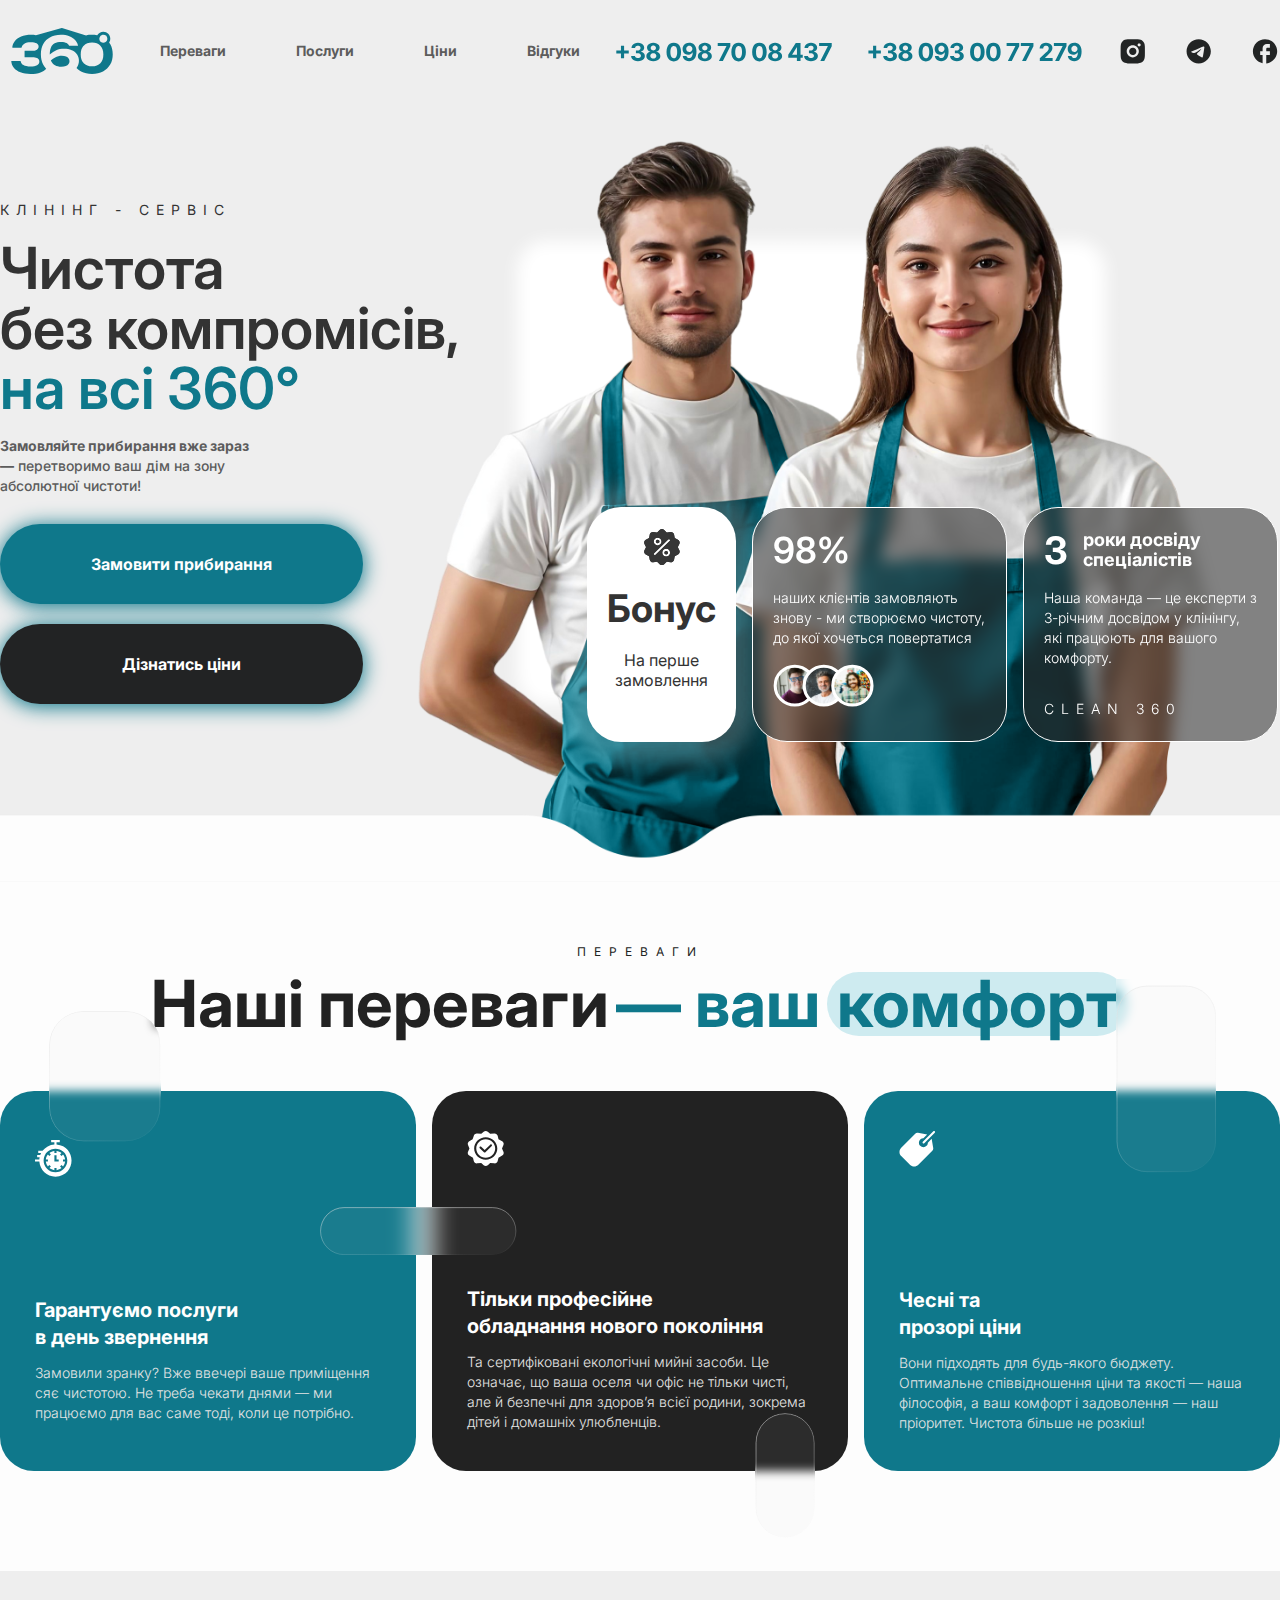
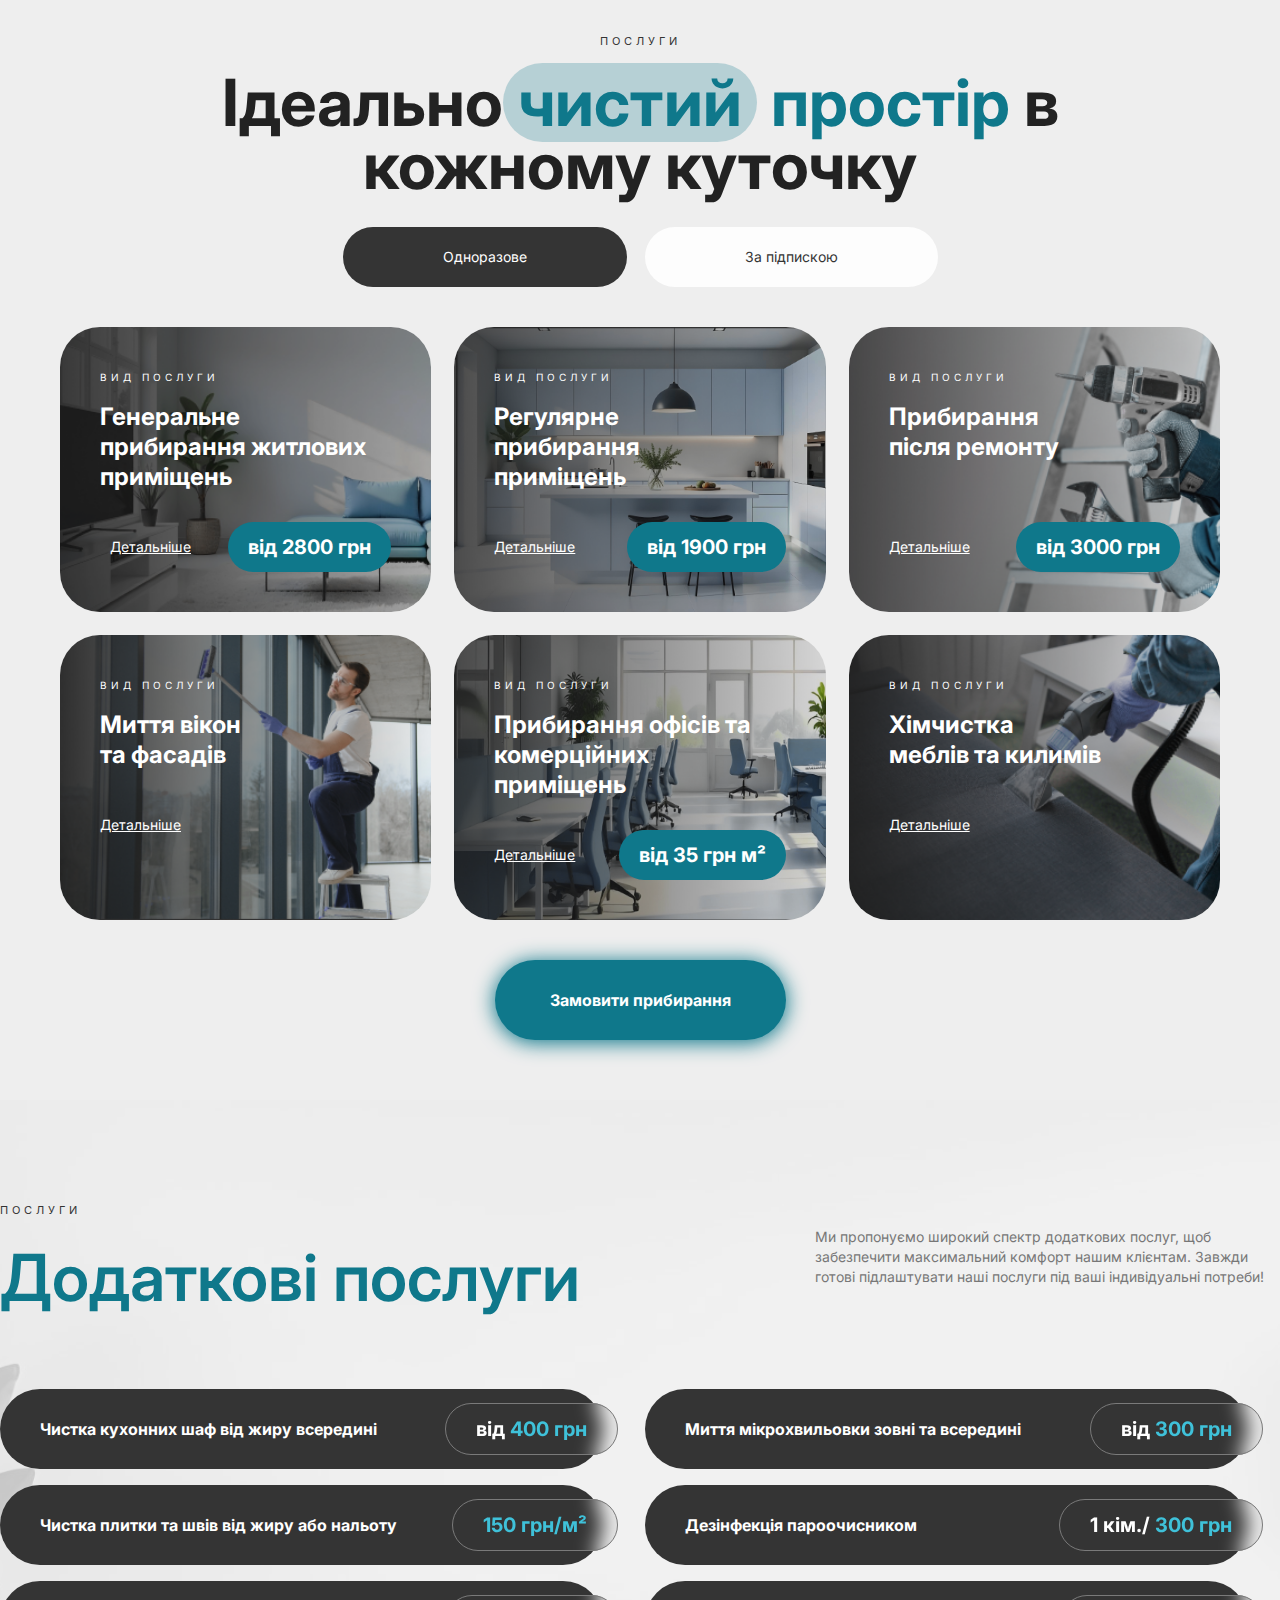
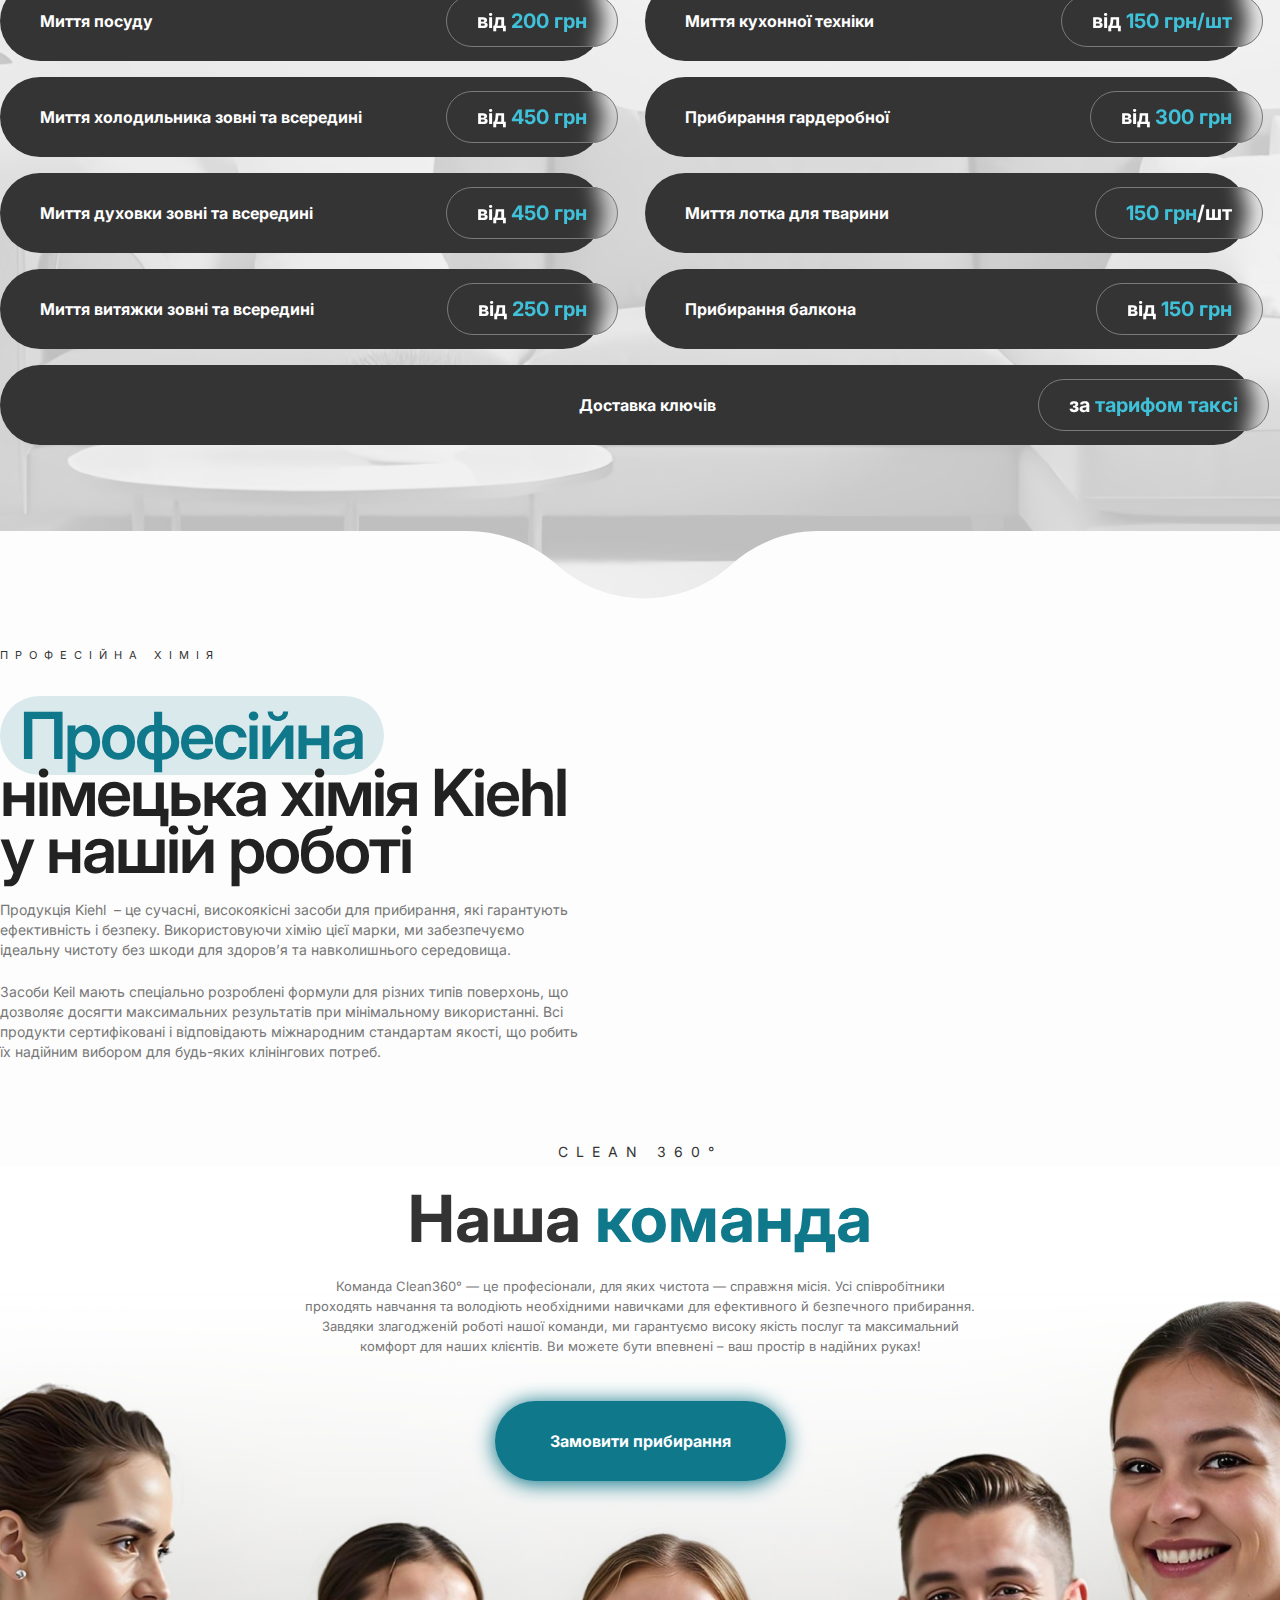
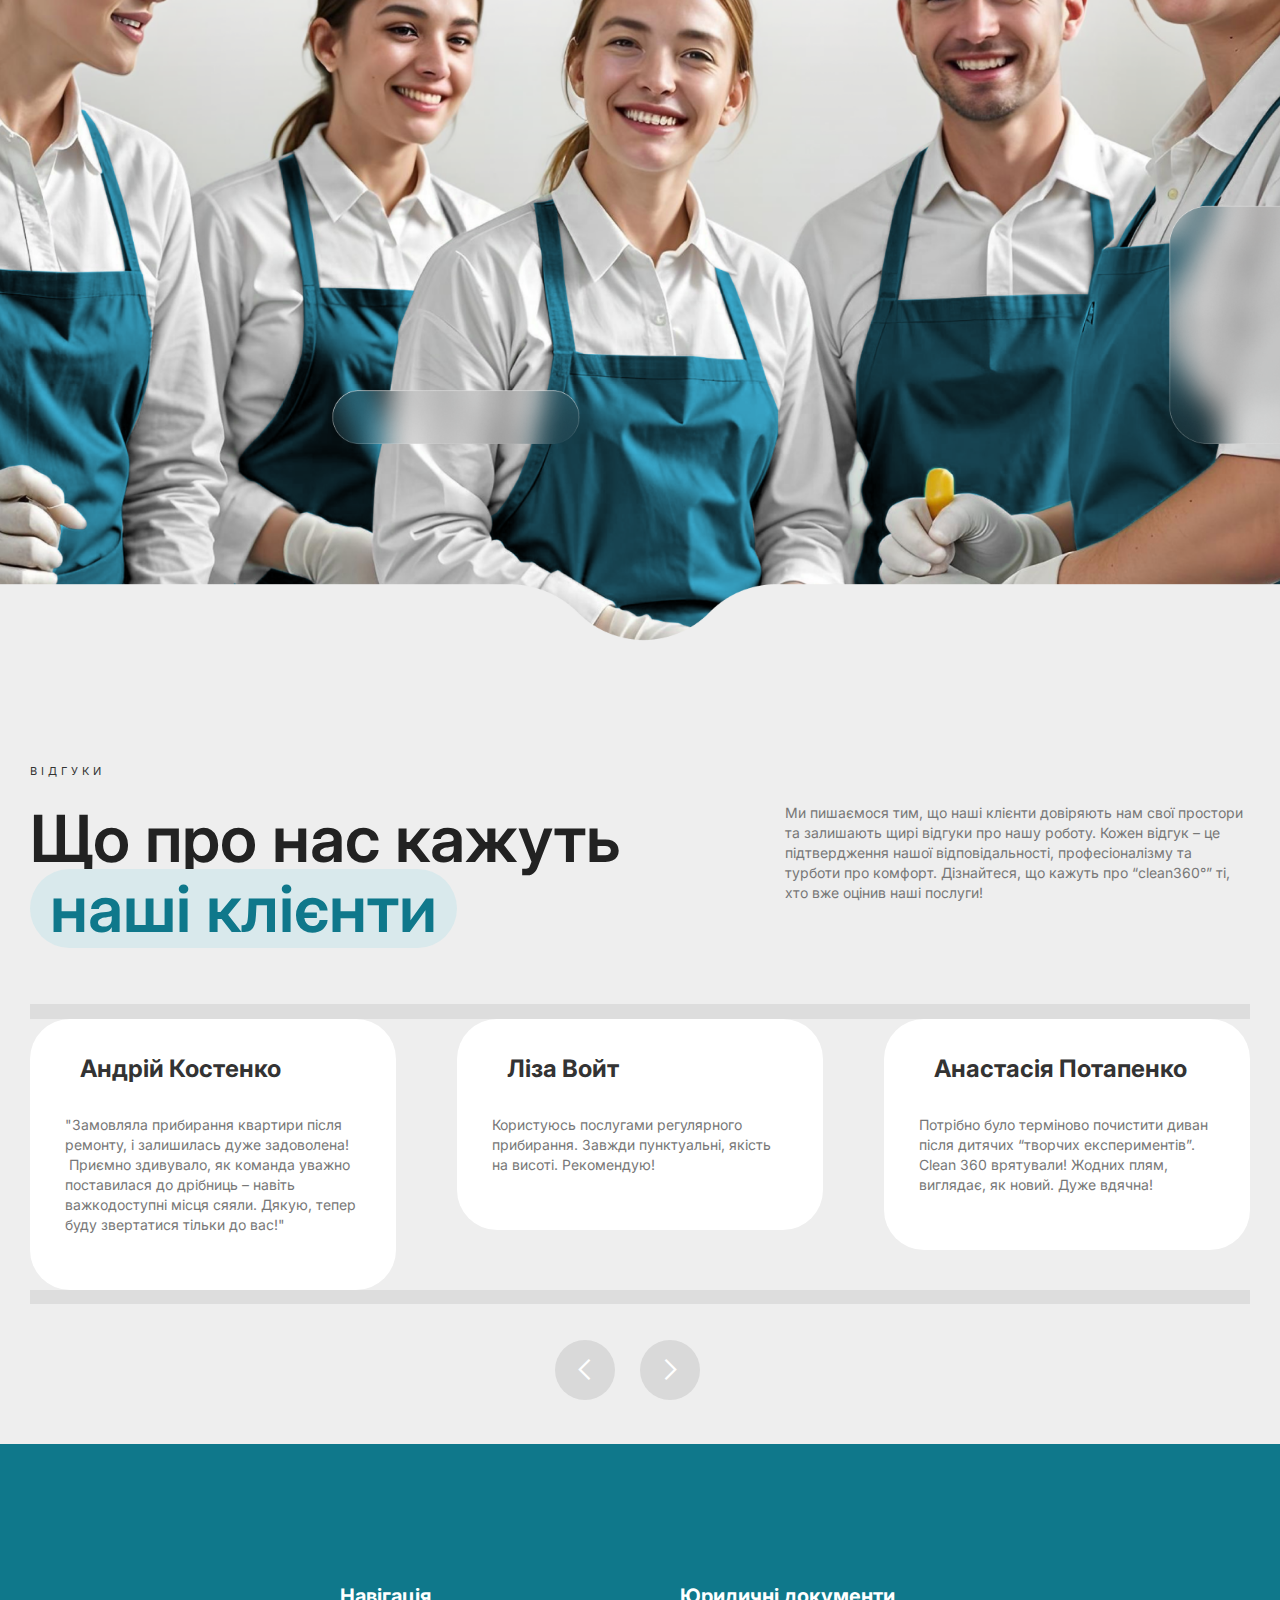
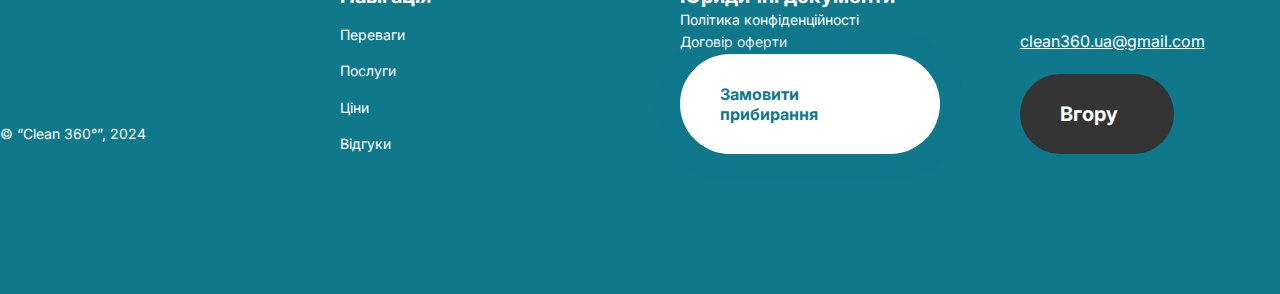
==== commit 93e441e5: "new changes" ====
--- a/index.htm
+++ b/index.htm
@@ -11,6 +11,7 @@
     <link href="https://fonts.gstatic.com" rel="preconnect" crossorigin="anonymous">
     <script src="ajax/libs/webfont/1.6.26/webfont.js" type="text/javascript"></script>
     <script src="js/script.js"></script>
+    <script src="js/phoneValidation.js"></script>
     <script type="text/javascript">WebFont.load({google: {families: ["Inter:100,200,300,regular,500,600,700,800,900,100italic,200italic,300italic,italic,500italic,600italic,700italic,800italic,900italic"]}});</script>
     <script type="text/javascript">!function (o, c) {
         var n = c.documentElement, t = " w-mod-";
@@ -572,14 +573,13 @@
                   redirect="https://clean360.webflow.io" data-redirect="https://clean360.webflow.io"
                   action="https://webflow-bot-backend.onrender.com/webflow-form" method="post" class="form"
                   data-wf-page-id="674a2ea3a249d5093eb51b8a" data-wf-element-id="800181b7-d04e-21b9-2eef-6a7429fbc503"
-                  data-turnstile-sitekey="0x4AAAAAAAQTptj2So4dx43e"><input class="text-field w-input" maxlength="256"
-                                                                           name="name-2" data-name="name-2"
-                                                                           placeholder="Ваше імʼя" type="text"
-                                                                           id="name-3" required=""><input
-                    class="text-field-2 w-input" autofocus="true" maxlength="256" name="PhoneNumber-3"
-                    data-name="PhoneNumber-3" placeholder="Ваш номер телефону" type="tel" id="PhoneNumber-4"
-                    required=""><input type="submit" data-wait="Please wait..." class="submit-button w-button"
-                                       value="Відправити"></form>
+                  data-turnstile-sitekey="0x4AAAAAAAQTptj2So4dx43e">
+                <input class="text-field w-input" maxlength="256" name="name-2" data-name="name-2"
+                       placeholder="Ваше імʼя" type="text" id="name-3" required="">
+                <input class="text-field-2 w-input" autofocus="true" maxlength="256" name="PhoneNumber-3"
+                       data-name="PhoneNumber-3" placeholder="Ваш номер телефону" type="tel" required="">
+                <input type="submit" data-wait="Please wait..." class="submit-button w-button" value="Відправити">
+            </form>
             <div class="success-message w-form-done">
                 <div class="text-block-5">Дякую! Ваші дані було отримано!</div>
             </div>
@@ -596,17 +596,23 @@
 </div>
 <div class="burgermenuexpanded"><img src="674a2ea3a249d5093eb51b84/675433a48b15fdd1af22b060_logo-footer.svg"
                                      loading="lazy" alt="" class="image-8">
-    <div class="burgermenunav"><a href="#benefits-section" class="link-7">Переваги</a><a href="#services-section"
-                                                                                         class="link-7">Послуги</a><a
-            href="#prices-section" class="link-7">Ціни</a><a href="#prices-section" class="link-7">Відгуки</a>
+    <div class="burgermenunav"><a href="#benefits-section" class="link-7">Переваги</a>
+        <a href="#services-section" class="link-7">Послуги</a>
+        <a href="#services-section" class="link-7">Ціни</a><a href="#testimonials-section" class="link-7">Відгуки</a>
     </div>
     <div class="burgermenusocials"><a href="tel:+380930077279" class="w-inline-block"><img
             src="674a2ea3a249d5093eb51b84/675432da8b15fdd1af2235fd_number1-white.svg" loading="lazy" alt=""></a><a
             href="tel:+380987008437" class="w-inline-block"><img
             src="674a2ea3a249d5093eb51b84/675432dab791fd613488677d_number2-white.svg" loading="lazy" alt=""></a>
-        <div class="div-block-2"><img src="674a2ea3a249d5093eb51b84/674e130e8afb539b9a625950_inst.svg" loading="lazy"
-                                      alt=""><img src="674a2ea3a249d5093eb51b84/674e130e881890c752d9273c_tg.svg"
-                                                  loading="lazy" alt=""><img
+        <div class="div-block-2">
+            <a href="https://www.instagram.com/clean360.ua">
+            <img src="674a2ea3a249d5093eb51b84/674e130e8afb539b9a625950_inst.svg" loading="lazy"
+                 alt=""> </a>
+            <a href="https://t.me/clean_360 ">
+                <img src="674a2ea3a249d5093eb51b84/674e130e881890c752d9273c_tg.svg"
+                     loading="lazy" alt="">
+            </a>
+             <img
                 src="674a2ea3a249d5093eb51b84/674e130e293c6319d8c2ab78_gb.svg" loading="lazy" alt=""></div>
     </div>
     <div data-w-id="72f7acde-5a4c-6a26-aeac-646c7ba5a198" class="burgertimesbutton"><img
--- a/674a2ea3a249d5093eb51b84/css/clean360.webflow.a7833867b.css
+++ b/674a2ea3a249d5093eb51b84/css/clean360.webflow.a7833867b.css
@@ -296,6 +296,7 @@
 
 .w-webflow-badge, .w-webflow-badge > img {
     box-sizing: unset;
+ display: none;
     width: unset;
     height: unset;
     max-height: unset;
@@ -347,6 +348,7 @@
 .w-webflow-badge {
     white-space: nowrap;
     cursor: pointer;
+    display: none !important;
     box-shadow: 0 0 0 1px #0000001a, 0 1px 3px #0000001a;
     visibility: visible !important;
     opacity: 1 !important;
@@ -362,7 +364,6 @@
     font-size: 12px !important;
     line-height: 14px !important;
     text-decoration: none !important;
-    display: inline-block !important;
     position: fixed !important;
     inset: auto 12px 12px auto !important;
     transform: none !important;
@@ -1189,6 +1190,10 @@
     -webkit-tap-highlight-color: #0000;
     tap-highlight-color: #0000;
     background: #ddd;
+    align-content: center;
+    display: flex;
+    justify-content: center;
+    align-items: center;
     height: 300px;
     position: relative;
 }
@@ -1196,8 +1201,8 @@
 .w-slider-mask {
     z-index: 1;
     white-space: nowrap;
-    height: 100%;
-    display: block;
+    height: fit-content;
+    display: inline-block;
     position: relative;
     left: 0;
     right: 0;
@@ -3479,6 +3484,11 @@
 .heading-17 {
     margin-top: 0;
     margin-bottom: 0;
+
+
+    @media screen and (max-width: 479px) {
+        font-size: 15px;
+    }
 }
 
 .flex-block-4 {
@@ -5221,15 +5231,13 @@
     .team-slide-wrapper {
         vertical-align: baseline;
         width: 100%;
-        height: -moz-fit-content;
-        height: fit-content;
+        height: 325px;
         margin-right: 0%;
     }
 
     .team-block {
-        height: auto;
-        margin-left: 10px;
-        margin-right: 10px;
+        margin: auto 10px auto 10px;
+        height: 325px;
     }
 
     .team-slider-arrow {
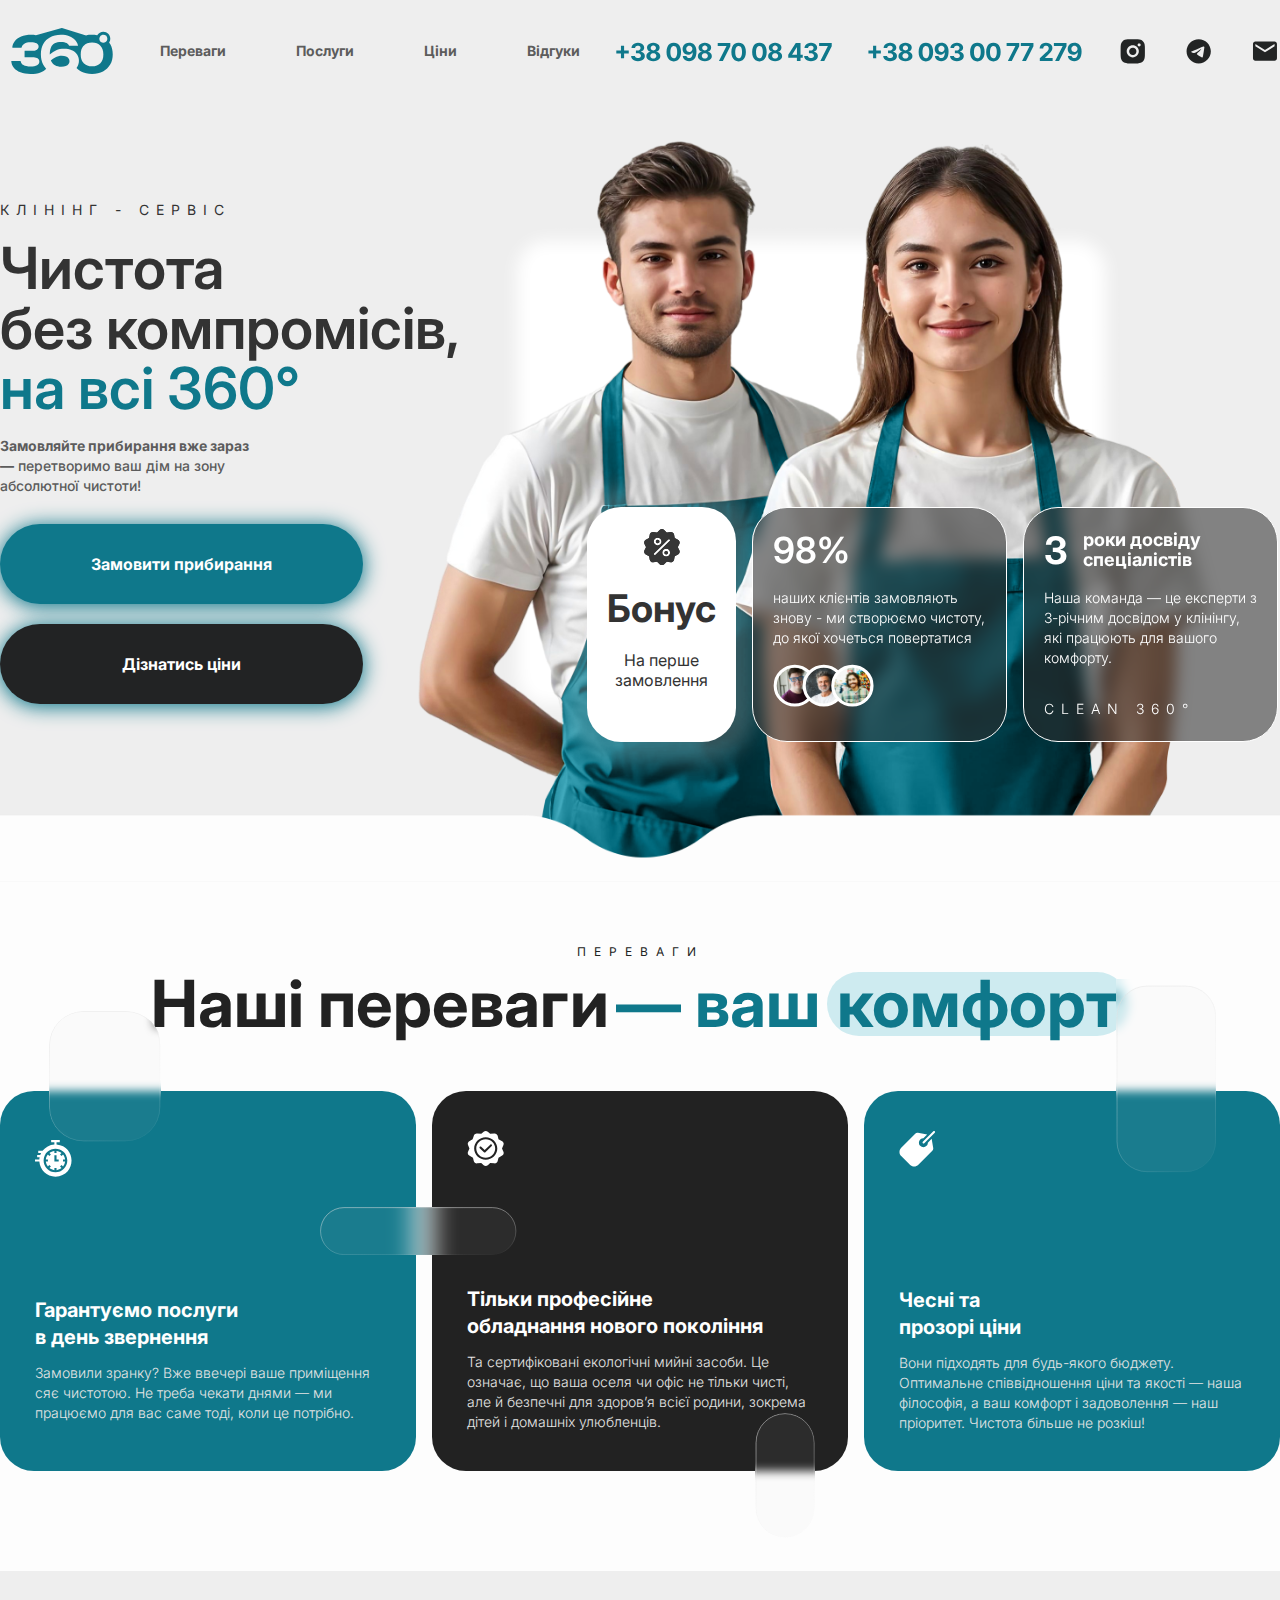
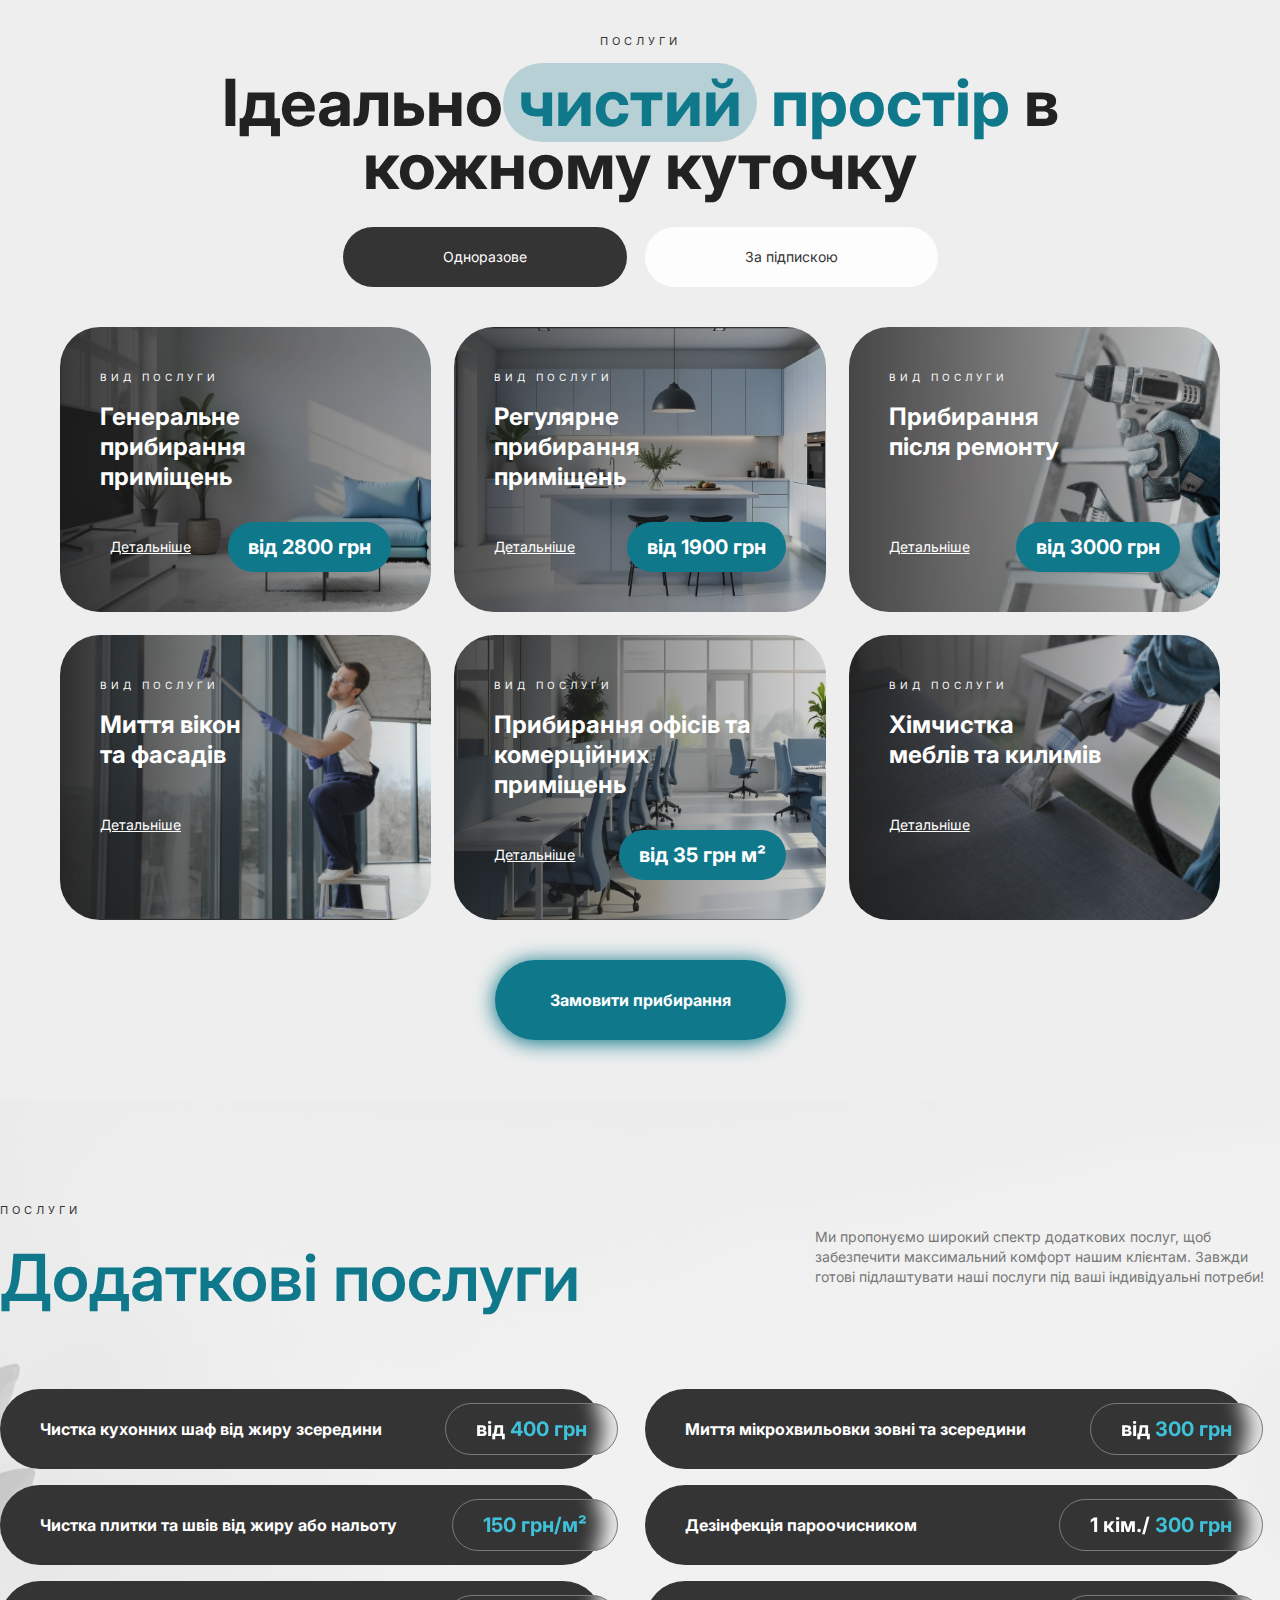
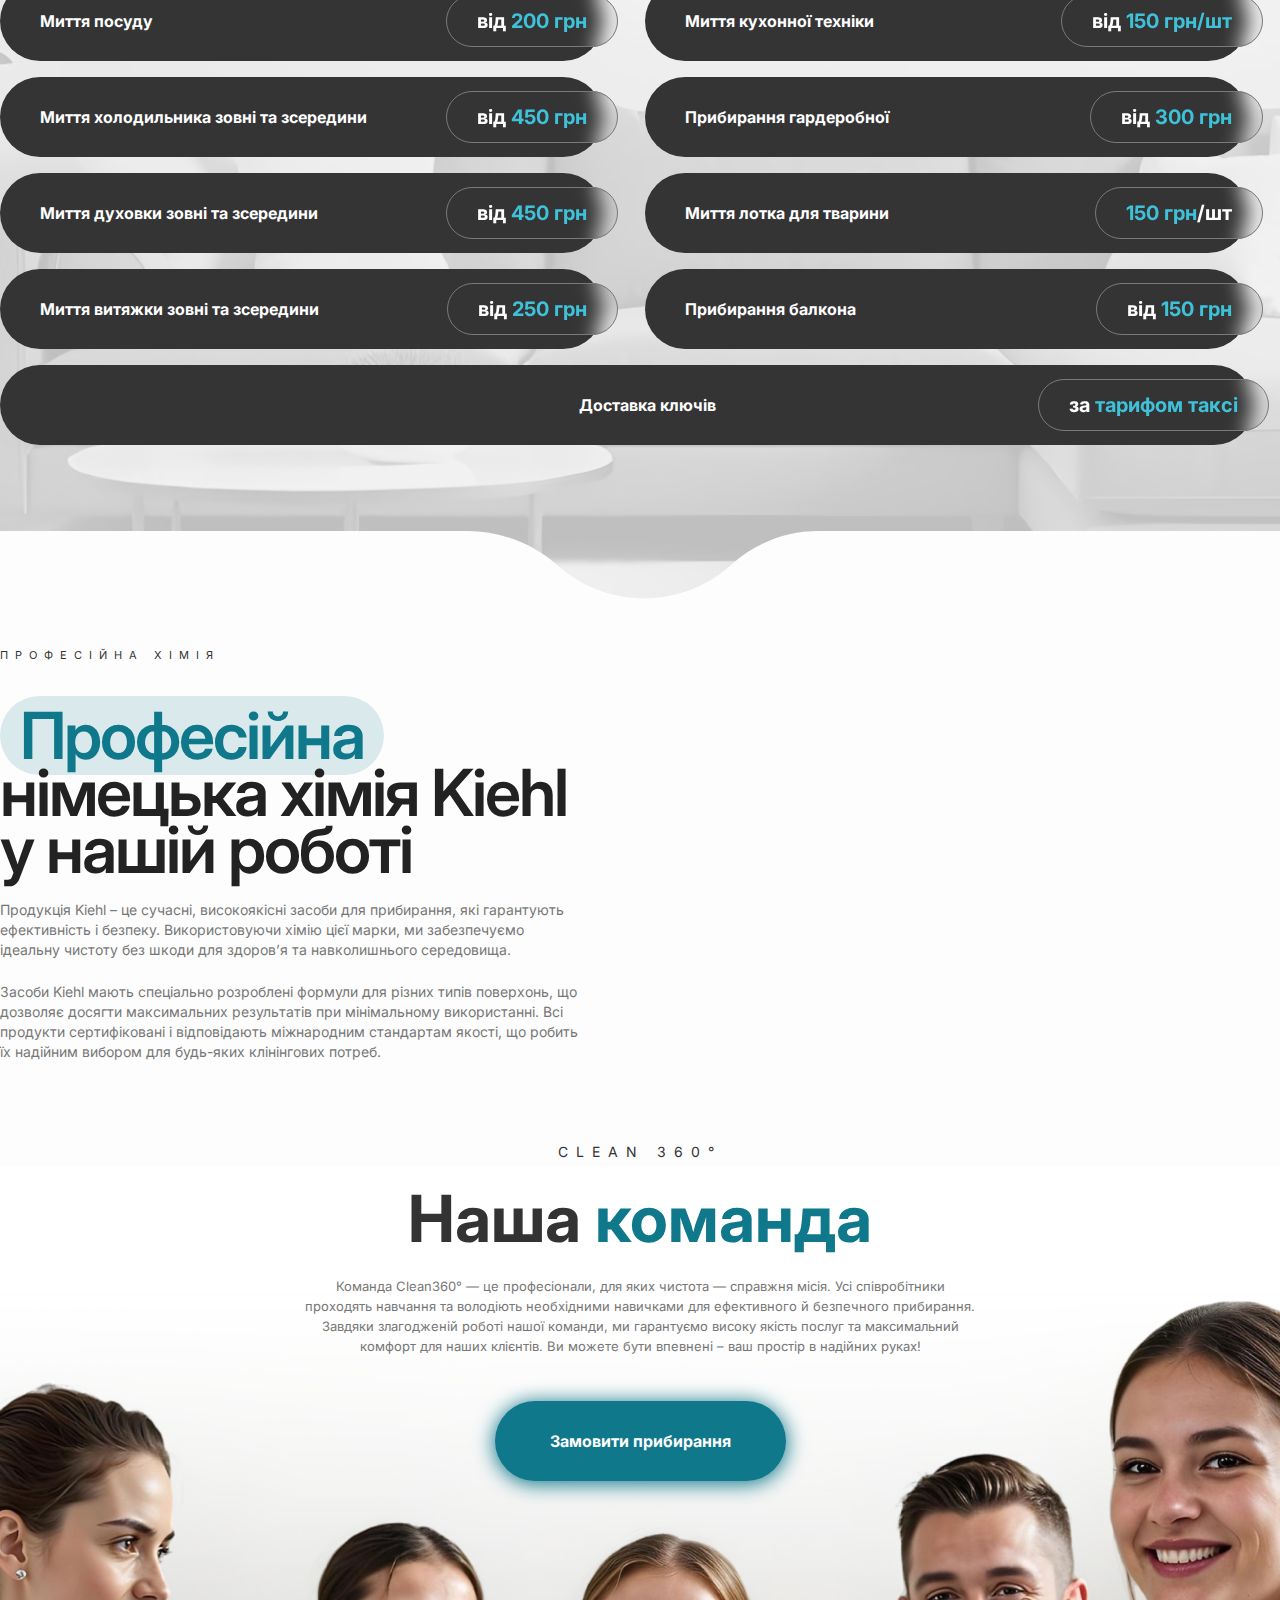
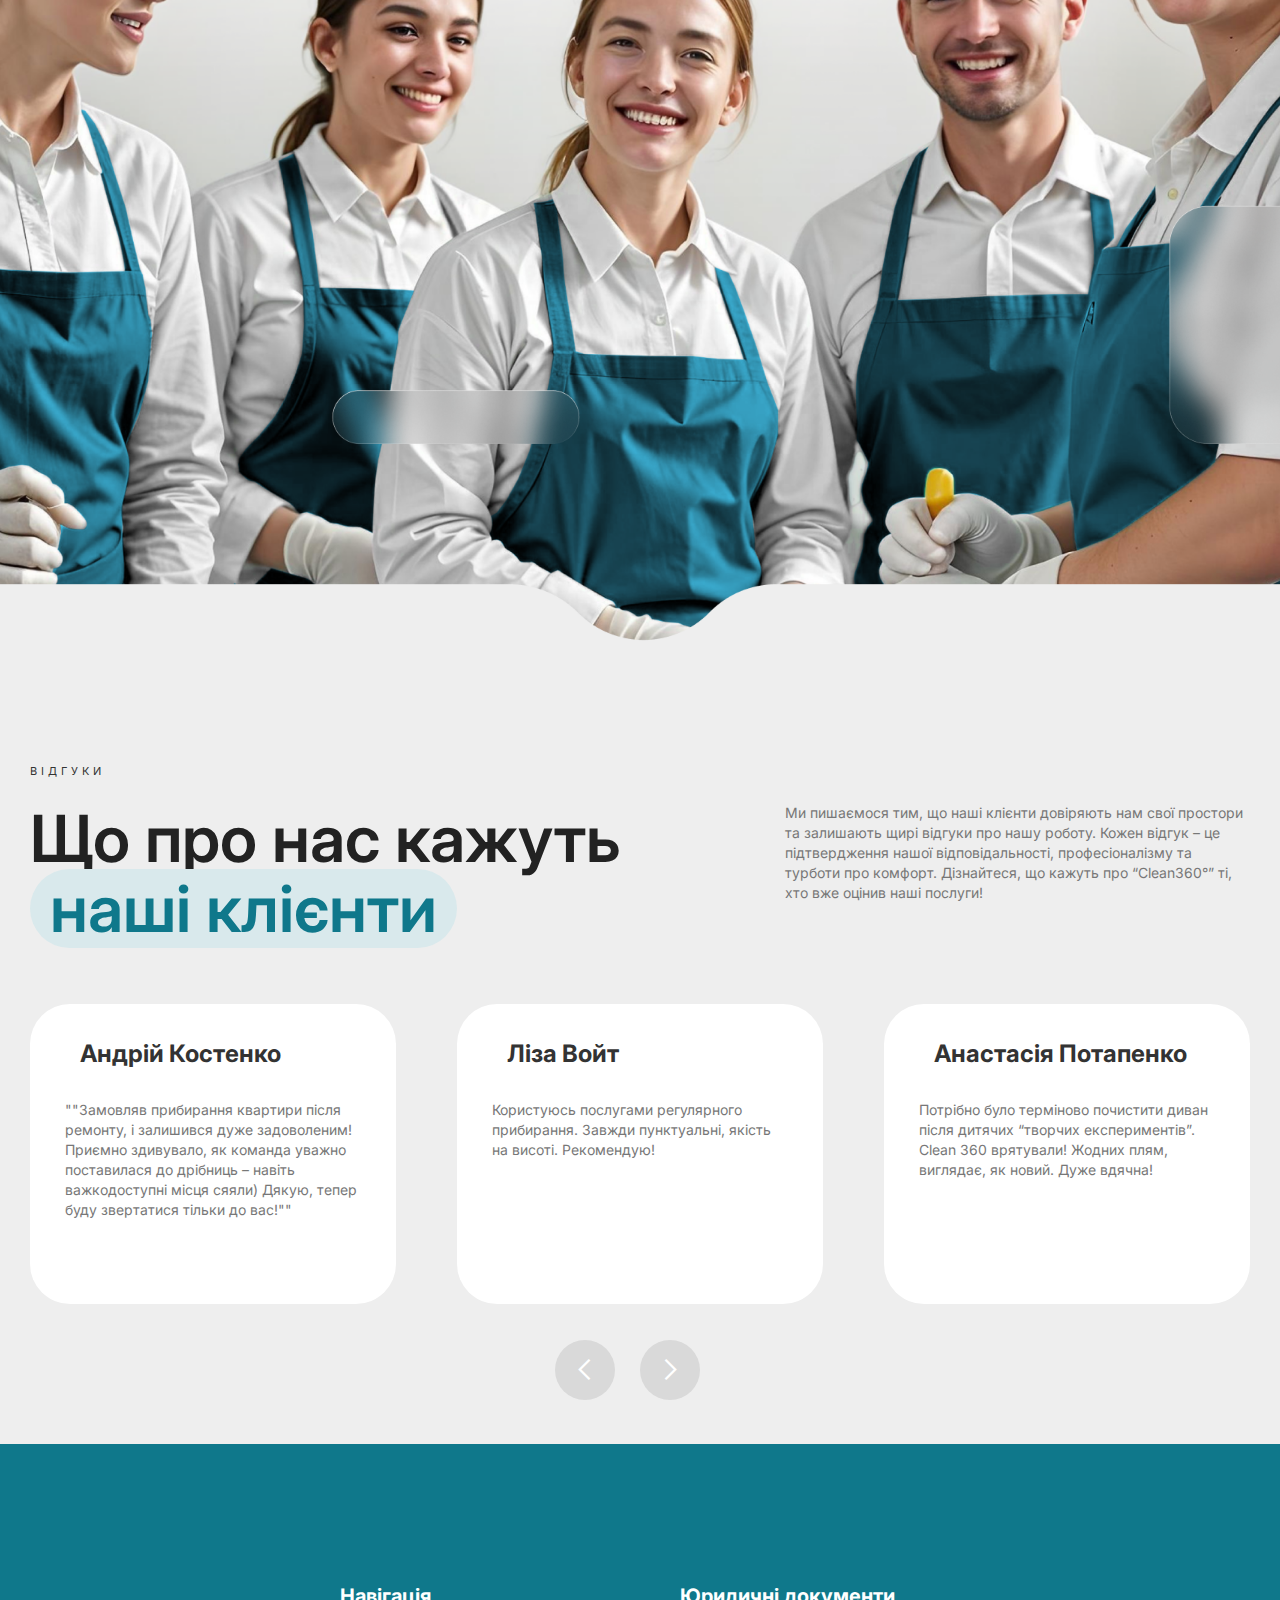
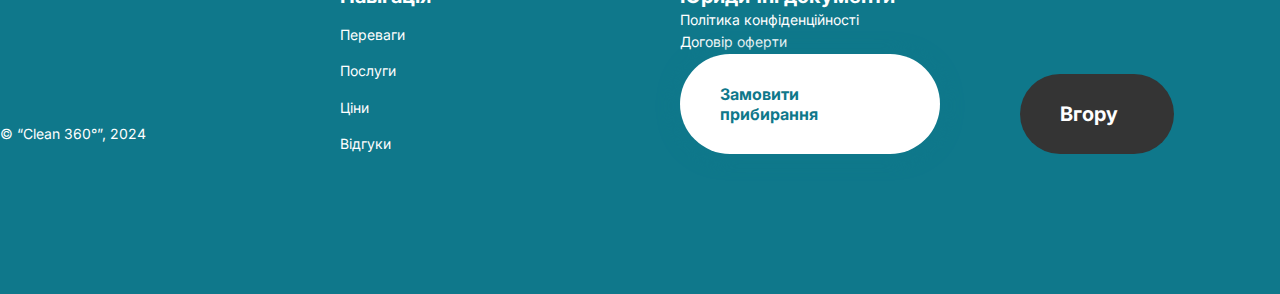
==== commit 8a2fc796: "new changes" ====
--- a/index.htm
+++ b/index.htm
@@ -107,13 +107,11 @@
             <div class="div-block-3"><h1 class="heading-21">Кухня</h1>
                 <div class="div-block-5"><img src="674a2ea3a249d5093eb51b84/6753158b620ccef859c79e4c_Ellipse%2031.svg"
                                               loading="lazy" width="17" alt="">
-                    <div class="div-block-4"><p class="paragraph-25">Очищення всіх стільниць, шаф (зовні та
-                        зсередини).</p></div>
-                </div>
-                <div class="div-block-5"><img src="674a2ea3a249d5093eb51b84/6753158b620ccef859c79e4c_Ellipse%2031.svg"
-                                              loading="lazy" width="17" alt="">
-                    <div class="div-block-4"><p class="paragraph-25">Чистка побутової техніки (мікрохвильовка,
-                        холодильник, плита, духовка).</p></div>
+                    <div class="div-block-4"><p class="paragraph-25">Протирання пилу з меблів, побут. техніки, підвіконь, шаф (фасади зовні).</p></div>
+                </div>
+                <div class="div-block-5"><img src="674a2ea3a249d5093eb51b84/6753158b620ccef859c79e4c_Ellipse%2031.svg"
+                                              loading="lazy" width="17" alt="">
+                    <div class="div-block-4"><p class="paragraph-25">Чистка побут. техніки (зовні: мікрохвильовка, холодильник, плита, духовка).</p></div>
                 </div>
                 <div class="div-block-5"><img src="674a2ea3a249d5093eb51b84/6753158b620ccef859c79e4c_Ellipse%2031.svg"
                                               loading="lazy" width="17" alt="">
@@ -122,13 +120,7 @@
                 </div>
                 <div class="div-block-5"><img src="674a2ea3a249d5093eb51b84/6753158b620ccef859c79e4c_Ellipse%2031.svg"
                                               loading="lazy" width="17" alt="">
-                    <div class="div-block-4"><p class="paragraph-25">Видалення жиру та нальоту зі стін, фартуха,
-                        витяжки.</p></div>
-                </div>
-                <div class="div-block-5"><img src="674a2ea3a249d5093eb51b84/6753158b620ccef859c79e4c_Ellipse%2031.svg"
-                                              loading="lazy" width="17" alt="">
-                    <div class="div-block-4"><p class="paragraph-25">Прибирання сміття та дезінфекція сміттєвого
-                        відра.</p></div>
+                    <div class="div-block-4"><p class="paragraph-25">Прибирання сміття, заміна сміттєвих пакетів.</p></div>
                 </div>
                 <div class="div-block-5"><img src="674a2ea3a249d5093eb51b84/6753158b620ccef859c79e4c_Ellipse%2031.svg"
                                               loading="lazy" width="17" alt="">
@@ -225,16 +217,15 @@
                 <h1 class="heading-21">Робочі місця</h1>
                 <div class="div-block-5"><img src="674a2ea3a249d5093eb51b84/6753158b620ccef859c79e4c_Ellipse%2031.svg"
                                               loading="lazy" width="17" alt="">
-                    <div class="div-block-4"><p class="paragraph-25">Протираємо столи, полиці, стелажі.</p></div>
-                </div>
-                <div class="div-block-5"><img src="674a2ea3a249d5093eb51b84/6753158b620ccef859c79e4c_Ellipse%2031.svg"
-                                              loading="lazy" width="17" alt="">
-                    <div class="div-block-4"><p class="paragraph-25">Очищаємо поверхню оргтехніки (принтери,
-                        монітори).</p></div>
-                </div>
-                <div class="div-block-5"><img src="674a2ea3a249d5093eb51b84/6753158b620ccef859c79e4c_Ellipse%2031.svg"
-                                              loading="lazy" width="17" alt="">
-                    <div class="div-block-4"><p class="paragraph-25">Видаляємо пил із клавіатур, телефонів, мишок.</p>
+                    <div class="div-block-4"><p class="paragraph-25">Очищення столів і полиць, стелажів.</p></div>
+                </div>
+                <div class="div-block-5"><img src="674a2ea3a249d5093eb51b84/6753158b620ccef859c79e4c_Ellipse%2031.svg"
+                                              loading="lazy" width="17" alt="">
+                    <div class="div-block-4"><p class="paragraph-25">Очищення поверхні оргтехніки (принтери, монітори).</p></div>
+                </div>
+                <div class="div-block-5"><img src="674a2ea3a249d5093eb51b84/6753158b620ccef859c79e4c_Ellipse%2031.svg"
+                                              loading="lazy" width="17" alt="">
+                    <div class="div-block-4"><p class="paragraph-25">Видалення пилу із клавіатур, телефонів, мишок.</p>
                     </div>
                 </div>
                 <div class="div-block-5"></div>
@@ -244,15 +235,15 @@
                 <h1 class="heading-21">Вітрини, полиці, касові зони</h1>
                 <div class="div-block-5"><img src="674a2ea3a249d5093eb51b84/6753158b620ccef859c79e4c_Ellipse%2031.svg"
                                               loading="lazy" width="17" alt="">
-                    <div class="div-block-4"><p class="paragraph-25">Очищаємо скляні та дерев’яні поверхні.</p></div>
-                </div>
-                <div class="div-block-5"><img src="674a2ea3a249d5093eb51b84/6753158b620ccef859c79e4c_Ellipse%2031.svg"
-                                              loading="lazy" width="17" alt="">
-                    <div class="div-block-4"><p class="paragraph-25">Протираємо полиці від пилу.</p></div>
-                </div>
-                <div class="div-block-5"><img src="674a2ea3a249d5093eb51b84/6753158b620ccef859c79e4c_Ellipse%2031.svg"
-                                              loading="lazy" width="17" alt="">
-                    <div class="div-block-4"><p class="paragraph-25">Миємо касові столи та апарати.</p></div>
+                    <div class="div-block-4"><p class="paragraph-25">Очищення скляних та дерев’яних поверхнонь.</p></div>
+                </div>
+                <div class="div-block-5"><img src="674a2ea3a249d5093eb51b84/6753158b620ccef859c79e4c_Ellipse%2031.svg"
+                                              loading="lazy" width="17" alt="">
+                    <div class="div-block-4"><p class="paragraph-25">Очищення полиць від пилу.</p></div>
+                </div>
+                <div class="div-block-5"><img src="674a2ea3a249d5093eb51b84/6753158b620ccef859c79e4c_Ellipse%2031.svg"
+                                              loading="lazy" width="17" alt="">
+                    <div class="div-block-4"><p class="paragraph-25">Миття касових столів та апаратів.</p></div>
                 </div>
                 <div class="div-block-5"></div>
             </div>
@@ -286,20 +277,19 @@
                 Кухня</h1>
                 <div class="div-block-5"><img src="674a2ea3a249d5093eb51b84/6753158b620ccef859c79e4c_Ellipse%2031.svg"
                                               loading="lazy" width="17" alt="">
-                    <div class="div-block-4"><p class="paragraph-25">Протираємо робочі поверхні, столи.</p></div>
-                </div>
-                <div class="div-block-5"><img src="674a2ea3a249d5093eb51b84/6753158b620ccef859c79e4c_Ellipse%2031.svg"
-                                              loading="lazy" width="17" alt="">
-                    <div class="div-block-4"><p class="paragraph-25">Миємо раковини.</p></div>
-                </div>
-                <div class="div-block-5"><img src="674a2ea3a249d5093eb51b84/6753158b620ccef859c79e4c_Ellipse%2031.svg"
-                                              loading="lazy" width="17" alt="">
-                    <div class="div-block-4"><p class="paragraph-25">Очищаємо зовнішні частини техніки (мікрохвильовки,
-                        холодильники).</p></div>
-                </div>
-                <div class="div-block-5"><img src="674a2ea3a249d5093eb51b84/6753158b620ccef859c79e4c_Ellipse%2031.svg"
-                                              loading="lazy" width="17" alt="">
-                    <div class="div-block-4"><p class="paragraph-25">Викидаємо сміття та замінюємо смттєві пакети.</p>
+                    <div class="div-block-4"><p class="paragraph-25">Очищення робочих поверхонь, столів.</p></div>
+                </div>
+                <div class="div-block-5"><img src="674a2ea3a249d5093eb51b84/6753158b620ccef859c79e4c_Ellipse%2031.svg"
+                                              loading="lazy" width="17" alt="">
+                    <div class="div-block-4"><p class="paragraph-25">Миття раковини.</p></div>
+                </div>
+                <div class="div-block-5"><img src="674a2ea3a249d5093eb51b84/6753158b620ccef859c79e4c_Ellipse%2031.svg"
+                                              loading="lazy" width="17" alt="">
+                    <div class="div-block-4"><p class="paragraph-25">Очищення зовн. частини техніки (мікрохвильовки, холодильники).</p></div>
+                </div>
+                <div class="div-block-5"><img src="674a2ea3a249d5093eb51b84/6753158b620ccef859c79e4c_Ellipse%2031.svg"
+                                              loading="lazy" width="17" alt="">
+                    <div class="div-block-4"><p class="paragraph-25">Прибирання сміття та заміна сміттєвих пакети.</p>
                     </div>
                 </div>
                 <div class="div-block-5"></div>
@@ -308,7 +298,7 @@
                 Кухня</h1>
                 <div class="div-block-5"><img src="674a2ea3a249d5093eb51b84/6753158b620ccef859c79e4c_Ellipse%2031.svg"
                                               loading="lazy" width="17" alt="">
-                    <div class="div-block-4"><p class="paragraph-25">Миття вікон (всередині та зовні).</p></div>
+                    <div class="div-block-4"><p class="paragraph-25">Миття вікон (зсередини та зовні).</p></div>
                 </div>
                 <div class="div-block-5"><img src="674a2ea3a249d5093eb51b84/6753158b620ccef859c79e4c_Ellipse%2031.svg"
                                               loading="lazy" width="17" alt="">
@@ -320,15 +310,15 @@
                 Санвузли</h1>
                 <div class="div-block-5"><img src="674a2ea3a249d5093eb51b84/6753158b620ccef859c79e4c_Ellipse%2031.svg"
                                               loading="lazy" width="17" alt="">
-                    <div class="div-block-4"><p class="paragraph-25">Миємо раковини, дзеркала, крани.</p></div>
-                </div>
-                <div class="div-block-5"><img src="674a2ea3a249d5093eb51b84/6753158b620ccef859c79e4c_Ellipse%2031.svg"
-                                              loading="lazy" width="17" alt="">
-                    <div class="div-block-4"><p class="paragraph-25">Чистимо унітази та підлогові поверхні.</p></div>
-                </div>
-                <div class="div-block-5"><img src="674a2ea3a249d5093eb51b84/6753158b620ccef859c79e4c_Ellipse%2031.svg"
-                                              loading="lazy" width="17" alt="">
-                    <div class="div-block-4"><p class="paragraph-25">Замінюємо папір, рушники, мило.</p></div>
+                    <div class="div-block-4"><p class="paragraph-25">Миття раковини, дзеркала, крану.</p></div>
+                </div>
+                <div class="div-block-5"><img src="674a2ea3a249d5093eb51b84/6753158b620ccef859c79e4c_Ellipse%2031.svg"
+                                              loading="lazy" width="17" alt="">
+                    <div class="div-block-4"><p class="paragraph-25">Миття унітазу та підлоги.</p></div>
+                </div>
+                <div class="div-block-5"><img src="674a2ea3a249d5093eb51b84/6753158b620ccef859c79e4c_Ellipse%2031.svg"
+                                              loading="lazy" width="17" alt="">
+                    <div class="div-block-4"><p class="paragraph-25">Заміна паперу, рушника, мила.</p></div>
                 </div>
                 <div class="div-block-5"></div>
             </div>
@@ -345,8 +335,7 @@
             <div class="div-block-3"><h1 class="heading-21">Кухня</h1>
                 <div class="div-block-5"><img src="674a2ea3a249d5093eb51b84/6753158b620ccef859c79e4c_Ellipse%2031.svg"
                                               loading="lazy" width="17" alt="">
-                    <div class="div-block-4"><p class="paragraph-25">Очищення всіх стільниць, шаф (зовні та
-                        зсередини).</p></div>
+                    <div class="div-block-4"><p class="paragraph-25">Очищення всіх стільниць, шаф (ззовні).</p></div>
                 </div>
                 <div class="div-block-5"><img src="674a2ea3a249d5093eb51b84/6753158b620ccef859c79e4c_Ellipse%2031.svg"
                                               loading="lazy" width="17" alt="">
@@ -612,8 +601,10 @@
                 <img src="674a2ea3a249d5093eb51b84/674e130e881890c752d9273c_tg.svg"
                      loading="lazy" alt="">
             </a>
-             <img
-                src="674a2ea3a249d5093eb51b84/674e130e293c6319d8c2ab78_gb.svg" loading="lazy" alt=""></div>
+            <a href="mailto:clean360.ua@gmail.com">
+                <img src="674a2ea3a249d5093eb51b84/email-icon.svg" loading="lazy" alt="email">
+            </a>
+        </div>
     </div>
     <div data-w-id="72f7acde-5a4c-6a26-aeac-646c7ba5a198" class="burgertimesbutton"><img
             src="674a2ea3a249d5093eb51b84/6752c63a30f3eff227156481_closeIcon.svg" loading="lazy" alt=""></div>
@@ -640,9 +631,9 @@
                     <img src="674a2ea3a249d5093eb51b84/674a3319d69cc78b6a830e7f_tg-icon.svg"
                          loading="lazy" alt="" class="image">
                 </a>
-                <img
-                    src="674a2ea3a249d5093eb51b84/674a3319160bab85be804604_fb-icon.svg" loading="lazy" alt=""
-                    class="image">
+                <a href="mailto:clean360.ua@gmail.com">
+                    <img src="674a2ea3a249d5093eb51b84/email-icon-black.svg" loading="lazy" alt="email">
+                </a>
             </div>
         </div>
         <div class="headerinner headerinnermobile"><img
@@ -677,7 +668,7 @@
                             <p class="paragraph-6">роки досвіду<br> спеціалістів</p></div>
                         <p class="paragraph-4">Наша команда — це експерти з 3-річним досвідом у клінінгу, які працюють
                             для вашого комфорту.</p>
-                        <p class="paragraph-5">CLEAN 360</p></div>
+                        <p class="paragraph-5">CLEAN 360°</p></div>
                 </div>
             </div>
             <img src="674a2ea3a249d5093eb51b84/6752cfe3e8a845e1db93c215_main-bg-mobile.png" loading="lazy" sizes="100vw"
@@ -740,7 +731,7 @@
             <div class="gridwrapper">
                 <div class="service _60">
                     <div class="servicedescription"><p class="paragraph-9">ВИД ПОСЛУГИ</p>
-                        <h3 class="heading-11">Генеральне <br>прибирання житлових <br>приміщень</h3></div>
+                        <h3 class="heading-11">Генеральне <br>прибирання<br>приміщень</h3></div>
                     <div class="servicebuttonswrapper"><a data-w-id="ef913795-df0f-635f-f22d-6160a93c9ac3" href="#"
                                                           class="detaillink detaillink2">Детальніше </a><a href="#"
                                                                                                            class="link-5 nonsubscribed">від
@@ -796,11 +787,11 @@
             </div>
             <div class="addserviceswrapper">
                 <div id="w-node-_962a3ddc-a9f0-c20d-c639-c6cd4e84f00e-3eb51b8a" class="addservice"><p
-                        class="paragraph-12">Чистка кухонних шаф від жиру всередині</p>
+                        class="paragraph-12">Чистка кухонних шаф від жиру зсередини</p>
                     <div class="text-block-2">від <span class="text-span-9">400 грн</span></div>
                 </div>
                 <div id="w-node-_4bc785fd-39fb-2a18-70f0-4de4076092ce-3eb51b8a" class="addservice"><p
-                        class="paragraph-12">Миття мікрохвильовки зовні та всередині</p>
+                        class="paragraph-12">Миття мікрохвильовки зовні та зсередини</p>
                     <div class="text-block-2">від <span class="text-span-9">300 грн</span></div>
                 </div>
                 <div id="w-node-_758bf25f-bc16-dcc5-af17-f90d54f85f50-3eb51b8a" class="addservice"><p
@@ -820,7 +811,7 @@
                     <div class="text-block-2">від <span class="text-span-9">150 грн/шт</span></div>
                 </div>
                 <div id="w-node-_3ff13aae-e1ce-ff01-b387-b2658c4d2a1f-3eb51b8a" class="addservice"><p
-                        class="paragraph-12">Миття холодильника зовні та всередині</p>
+                        class="paragraph-12">Миття холодильника зовні та зсередини</p>
                     <div class="text-block-2">від <span class="text-span-9">450 грн</span></div>
                 </div>
                 <div id="w-node-_7dfe7aa1-2eba-b346-cd80-e8cec6825adb-3eb51b8a" class="addservice"><p
@@ -828,7 +819,7 @@
                     <div class="text-block-2">від <span class="text-span-9">300 грн</span></div>
                 </div>
                 <div id="w-node-e1c97788-ee45-645a-e525-2606e257d394-3eb51b8a" class="addservice"><p
-                        class="paragraph-12">Миття духовки зовні та всередині</p>
+                        class="paragraph-12">Миття духовки зовні та зсередини</p>
                     <div class="text-block-2">від <span class="text-span-9">450 грн</span></div>
                 </div>
                 <div id="w-node-f76fdb29-f42f-770e-112f-57bab465e766-3eb51b8a" class="addservice"><p
@@ -836,7 +827,7 @@
                     <div class="text-block-2"><span class="text-span-9">150 грн</span>/шт</div>
                 </div>
                 <div id="w-node-f9bae027-f2c7-2e97-490a-9a1974369830-3eb51b8a" class="addservice"><p
-                        class="paragraph-12">Миття витяжки зовні та всередині</p>
+                        class="paragraph-12">Миття витяжки зовні та зсередини</p>
                     <div class="text-block-2">від <span class="text-span-9">250 грн</span></div>
                 </div>
                 <div id="w-node-cf0af315-e3a7-643c-4ac9-f43abb4c1558-3eb51b8a" class="addservice"><p
@@ -850,15 +841,15 @@
             </div>
             <div class="addserviceswrappermobile">
                 <div id="w-node-e46db6d6-728b-3b2d-2b57-b142568faa09-3eb51b8a" class="addservicemobile"><p
-                        class="paragraph-19">Чистка кухонних шаф від жиру всередині</p>
+                        class="paragraph-19">Чистка кухонних шаф від жиру зсередини</p>
                     <div class="text-block-4">від <span class="text-span-15">400 грн</span></div>
                 </div>
                 <div id="w-node-_7bff5754-b5cf-a215-50e8-4a72f31f0918-3eb51b8a" class="addservicemobile"><p
-                        class="paragraph-19">Миття холодильника зовні та всередині</p>
+                        class="paragraph-19">Миття холодильника зовні та зсередини</p>
                     <div class="text-block-4">від <span class="text-span-15">450 грн</span></div>
                 </div>
                 <div id="w-node-f0596bf1-12d3-ae80-8bac-d7f859ad736f-3eb51b8a" class="addservicemobile"><p
-                        class="paragraph-19">Миття мікрохвильовки зовні та всередині</p>
+                        class="paragraph-19">Миття мікрохвильовки зовні та зсередини</p>
                     <div class="text-block-4">від<span class="text-span-15">300 грн</span></div>
                 </div>
                 <div id="w-node-_30e9f4ea-2238-8b70-d528-a4f8fef749d8-3eb51b8a" class="addservicemobile"><p
@@ -874,7 +865,7 @@
                     <div class="text-block-4"><span class="text-span-15">150 грн/м²</span></div>
                 </div>
                 <div id="w-node-bab3b107-5097-b4dd-e88a-e6ced609ec2c-3eb51b8a" class="addservicemobile"><p
-                        class="paragraph-19">Миття духовки зовні та всередині</p>
+                        class="paragraph-19">Миття духовки зовні та зсередини</p>
                     <div class="text-block-4">від <span class="text-span-15">450 грн</span></div>
                 </div>
                 <div id="w-node-d709db07-8756-c7f0-a78e-de8e45c19cd7-3eb51b8a" class="addservicemobile"><p
@@ -890,7 +881,7 @@
                     <div class="text-block-4">від <span class="text-span-15">200 грн</span></div>
                 </div>
                 <div id="w-node-_372f1aa8-5cb1-8f2f-9609-730e5bf851b0-3eb51b8a" class="addservicemobile"><p
-                        class="paragraph-19">Миття витяжки зовні та всередині</p>
+                        class="paragraph-19">Миття витяжки зовні та зсередини</p>
                     <div class="text-block-4">від <span class="text-span-15">250 грн</span></div>
                 </div>
                 <div id="w-node-e6476483-77e2-56b2-3aff-eed974d0fa7c-3eb51b8a" class="addservicemobile"><p
@@ -910,13 +901,8 @@
             <div class="toolsinnerdescription"><p class="paragraph-14">ПРОФЕСІЙНА ХІМІЯ</p>
                 <h1 class="heading-15"><span class="text-span-11">Професійна</span><br><span class="text-span-10">німецька хімія Kiehl у нашій роботі</span>
                 </h1>
-                <p class="paragraph-27">Продукція Kiehl  – це сучасні, високоякісні засоби для прибирання, які
-                    гарантують ефективність і безпеку. Використовуючи хімію цієї марки, ми забезпечуємо ідеальну чистоту
-                    без шкоди для здоров’я та навколишнього середовища.</p>
-                <p class="paragraph-20">Засоби Keil мають спеціально розроблені формули для різних типів поверхонь, що
-                    дозволяє досягти максимальних результатів при мінімальному використанні. Всі продукти сертифіковані
-                    і відповідають міжнародним стандартам якості, що робить їх надійним вибором для будь-яких
-                    клінінгових потреб.</p><a data-w-id="e5301ae9-673a-2c79-bb56-6057b9acba21" href="#"
+                <p class="paragraph-27">Продукція Kiehl – це сучасні, високоякісні засоби для прибирання, які гарантують ефективність і безпеку. Використовуючи хімію цієї марки, ми забезпечуємо ідеальну чистоту без шкоди для здоров’я та навколишнього середовища.</p>
+                <p class="paragraph-20">Засоби Kiehl мають спеціально розроблені формули для різних типів поверхонь, що дозволяє досягти максимальних результатів при мінімальному використанні. Всі продукти сертифіковані і відповідають міжнародним стандартам якості, що робить їх надійним вибором для будь-яких клінінгових потреб.</p><a data-w-id="e5301ae9-673a-2c79-bb56-6057b9acba21" href="#"
                                               class="readmorebutton w-button">Читати більше</a><a
                         data-w-id="1ccd23c6-1440-bfed-d12e-107bb7db6be2" href="#"
                         class="readmorebutton readmorebuttonclose w-button">Читати менше</a></div>
@@ -942,9 +928,7 @@
                 <div class="div-block"><p class="paragraph-10">ВІДГУКИ</p>
                     <h1 class="heading-13 dynamic"><span class="text-span-27">Що про нас кажуть<br>‍</span><span
                             class="text-span-28">наші клієнти</span></h1></div>
-                <p class="paragraph-11">Ми пишаємося тим, що наші клієнти довіряють нам свої простори та залишають щирі
-                    відгуки про нашу роботу. Кожен відгук – це підтвердження нашої відповідальності, професіоналізму та
-                    турботи про комфорт. Дізнайтеся, що кажуть про “clean360°” ті, хто вже оцінив наші послуги!</p>
+                <p class="paragraph-11">Ми пишаємося тим, що наші клієнти довіряють нам свої простори та залишають щирі відгуки про нашу роботу. Кожен відгук – це підтвердження нашої відповідальності, професіоналізму та турботи про комфорт. Дізнайтеся, що кажуть про “Сlean360°” ті, хто вже оцінив наші послуги!</p>
             </div>
             <div data-delay="4000" data-animation="slide" class="w-slider" data-autoplay="false" data-easing="ease"
                  data-hide-arrows="false" data-disable-swipe="false" data-autoplay-limit="0" data-nav-spacing="7"
@@ -959,9 +943,7 @@
                                         src="674a2ea3a249d5093eb51b84/674e10b4f36c39102f68a4c7_stars.svg" loading="lazy"
                                         alt=""></div>
                             </div>
-                            <p class="team-member-text">&quot;Замовляла прибирання квартири після ремонту, і залишилась
-                                дуже задоволена!  Приємно здивувало, як команда уважно поставилася до дрібниць – навіть
-                                важкодоступні місця сяяли. Дякую, тепер буду звертатися тільки до вас!&quot;</p></div>
+                            <p class="team-member-text">&quot;"Замовляв прибирання квартири після ремонту, і залишився дуже задоволеним!  Приємно здивувало, як команда уважно поставилася до дрібниць – навіть важкодоступні місця сяяли) Дякую, тепер буду звертатися тільки до вас!"&quot;</p></div>
                     </div>
                     <div class="team-slide-wrapper w-slide">
                         <div class="team-block">
@@ -1037,8 +1019,9 @@
                             <a href="https://t.me/clean_360" target="_blank" rel="noopener noreferrer">
                                 <img src="674a2ea3a249d5093eb51b84/674e130e881890c752d9273c_tg.svg" loading="lazy" alt="Telegram">
                             </a>
-                            <img
-                                    src="674a2ea3a249d5093eb51b84/674e130e293c6319d8c2ab78_gb.svg" loading="lazy" alt="">
+                            <a href="mailto:clean360.ua@gmail.com">
+                                <img src="674a2ea3a249d5093eb51b84/email-icon.svg" loading="lazy" alt="email">
+                            </a>
                         </div>
                     </div>
                     <p class="paragraph-17">© “Clean 360°”, 2024</p></div>
@@ -1049,8 +1032,10 @@
                     href="#testimonials-section" class="link-6">Ціни</a><a href="#testimonials-section"
                                                                      class="link-6">Відгуки</a></div>
             <div id="w-node-_4240e485-baf3-391e-f9b0-6055c6f84729-3eb51b8a" class="footernav"><h4 class="heading-18">
-                Юридичні документи</h4><a href="#" class="link-6">Політика конфіденційності</a><a href="#"
-                                                                                                  class="link-6">Договір
+                Юридичні документи</h4>
+                <a href="./privacy-policy.html" class="link-6">Політика конфіденційності</a>
+                <a href="./public-offert.html"
+                   class="link-6">Договір
                 оферти</a><a data-w-id="0e32c89c-c851-838e-af2c-4c47822a8557" href="#"
                              class="button buttoncenter buttoncenter2 buttonwhite w-button">Замовити прибирання</a>
             </div>
@@ -1059,7 +1044,7 @@
                     src="674a2ea3a249d5093eb51b84/675432da8b15fdd1af2235fd_number1-white.svg" loading="lazy" alt=""></a><a
                     href="tel:+380987008437" class="link-block-4 w-inline-block"><img
                     src="674a2ea3a249d5093eb51b84/675432dab791fd613488677d_number2-white.svg" loading="lazy" alt=""></a><a
-                    href="#" class="link-6 linkdecorated">clean360.ua@gmail.com</a><a href="#header"
+                    href="#" class="link-6 linkdecorated"></a><a href="#header"
                                                                                       class="link-block-2 w-inline-block">
                 <div class="upbutton"><p class="paragraph-18">Вгору</p><img
                         src="674a2ea3a249d5093eb51b84/674e15ddd909b2c793896025_arrow.svg" loading="lazy" alt=""></div>
@@ -1076,8 +1061,9 @@
                         <a href="https://t.me/clean_360" target="_blank" rel="noopener noreferrer">
                             <img src="674a2ea3a249d5093eb51b84/674e130e881890c752d9273c_tg.svg" loading="lazy" alt="Telegram">
                         </a>
-                        <img
-                            src="674a2ea3a249d5093eb51b84/674e130e293c6319d8c2ab78_gb.svg" loading="lazy" alt="">
+                        <a href="mailto:clean360.ua@gmail.com">
+                            <img src="674a2ea3a249d5093eb51b84/email-icon.svg" loading="lazy" alt="email">
+                        </a>
                     </div>
                 </div>
                 <a href="tel:+380930077279" class="link-block-5 w-inline-block"><img
@@ -1086,7 +1072,7 @@
                         src="674a2ea3a249d5093eb51b84/675432dab791fd613488677d_number2-white.svg" loading="lazy" alt=""></a>
                 <div id="w-node-_2f27de47-5978-a758-ea0d-3ac5b334f317-3eb51b8a" class="footernav"><h3
                         class="heading-18 number">+380505470498</h3><h4 class="heading-18 number">+380505470498</h4><a
-                        href="#" class="link-6 linkdecorated">clean360.ua@gmail.com</a></div>
+                        href="#" class="link-6 linkdecorated"></a></div>
             </div>
             <div id="w-node-_2f27de47-5978-a758-ea0d-3ac5b334f303-3eb51b8a" class="footernav"><h4 class="heading-18">
                 Навігація</h4><a href="#benefits-section" class="link-6">Переваги</a>
@@ -1095,7 +1081,7 @@
                                                                                                               class="link-6">Ціни</a><a
                     href="#testimonials-section" class="link-6">Відгуки</a></div>
             <div id="w-node-_2f27de47-5978-a758-ea0d-3ac5b334f30e-3eb51b8a" class="footernav"><h4 class="heading-18">
-                Юридичні документи</h4><a href="#" class="link-6">Політика конфіденційності</a><a href="#"
+                Юридичні документи</h4><a href="./privacy-policy.html" class="link-6">Політика конфіденційності</a><a href="./public-offert.html"
                                                                                                   class="link-6">Договір
                 оферти</a></div>
             <p class="paragraph-17">© “Clean 360°”, 2024</p></div>
--- a/674a2ea3a249d5093eb51b84/css/clean360.webflow.a7833867b.css
+++ b/674a2ea3a249d5093eb51b84/css/clean360.webflow.a7833867b.css
@@ -296,7 +296,7 @@
 
 .w-webflow-badge, .w-webflow-badge > img {
     box-sizing: unset;
- display: none;
+    display: none;
     width: unset;
     height: unset;
     max-height: unset;
@@ -1574,6 +1574,61 @@
     -webkit-transform: translate3d(0, 0, 0);
 }
 
+.article-inner {
+    display: flex;
+    flex-direction: column;
+    padding: 30px 25px;
+    background: #eeeeee;
+}
+
+.article {
+    display: flex;
+    flex-direction: column;
+    max-width: 1200px;
+    margin: 0 auto;
+    gap: 15px;
+}
+
+.article-title{
+    font-size: 65px;
+    color: #222222;
+}
+
+.article-item {
+    margin: 0;
+    color: #777777;
+    font-size: 14px;
+}
+
+.button-home-page{
+    display: flex;
+    padding: 15px 20px;
+    background: #222222;
+    color: #ffffff;
+    text-decoration: none;
+    text-align: center;
+    border-radius: 55px;
+    align-content: center;
+    justify-content: center;
+    align-items: center;
+    justify-items: center;
+    margin: 20px auto;
+    max-width: 220px;
+    width: 100%;
+    transition: 0.2s ease-in-out;
+    cursor: pointer;
+}
+
+.button-home-page:hover{
+    background: #333333;
+}
+
+@media screen and (max-width: 478px) {
+    .article-title {
+        font-size: 17px;
+    }
+}
+
 .w-lightbox-active {
     opacity: .3;
 }
@@ -2837,14 +2892,14 @@
     background-size: auto 100%;
 }
 
-.servicebg-windows{
+.servicebg-windows {
     background-image: url("../window-cleaning.png");
     background-position: 50%;
     background-repeat: no-repeat;
     background-size: auto 100%;
 }
 
-.servicebg-sofa{
+.servicebg-sofa {
     background-image: url("../sofa-cleaning.png");
     background-position: 50%;
     background-repeat: no-repeat;
@@ -3135,7 +3190,7 @@
     font-size: 11px;
 }
 
-.w-webflow-badge{
+.w-webflow-badge {
     display: none;
 }
 
@@ -3382,7 +3437,7 @@
     background-color: #fff;
     border-radius: 40px;
     flex-flow: column;
-    height: 100%;
+    height: 300px;
     padding: 35px;
     line-height: 20px;
     display: flex;
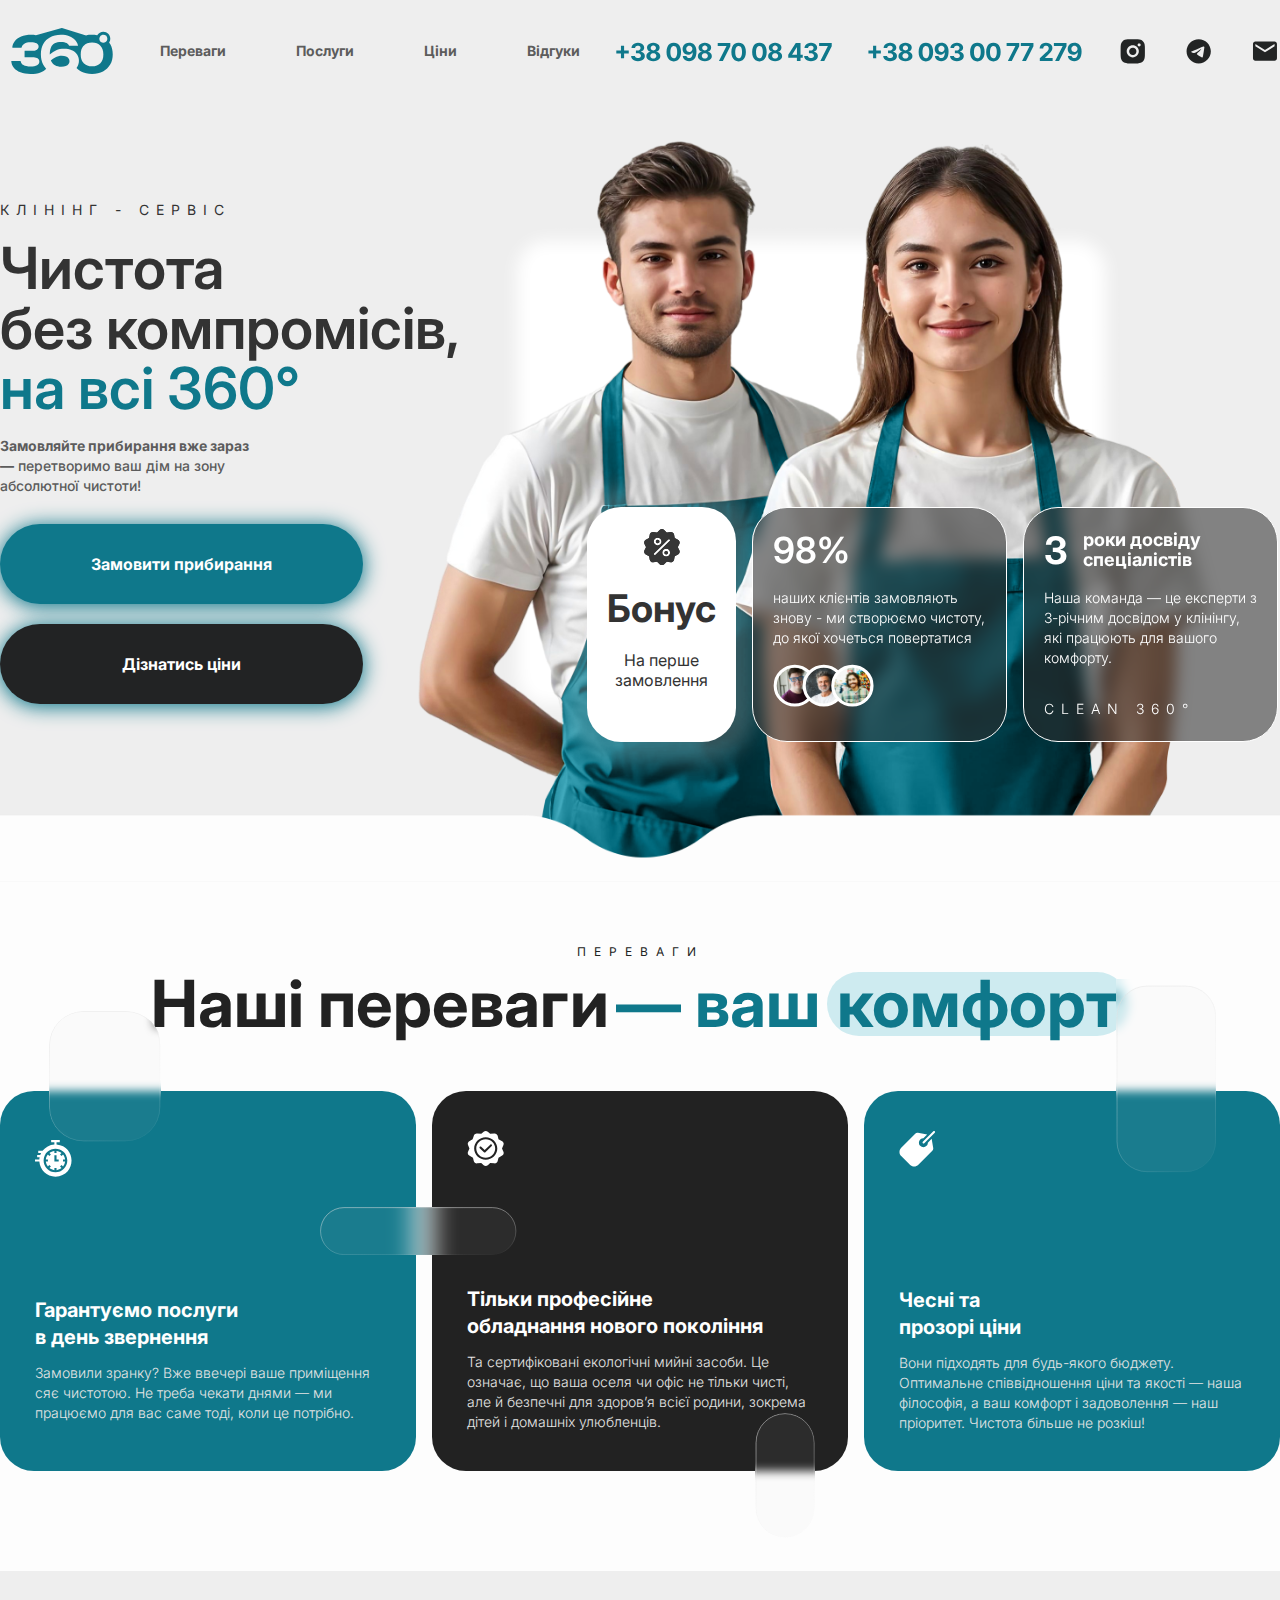
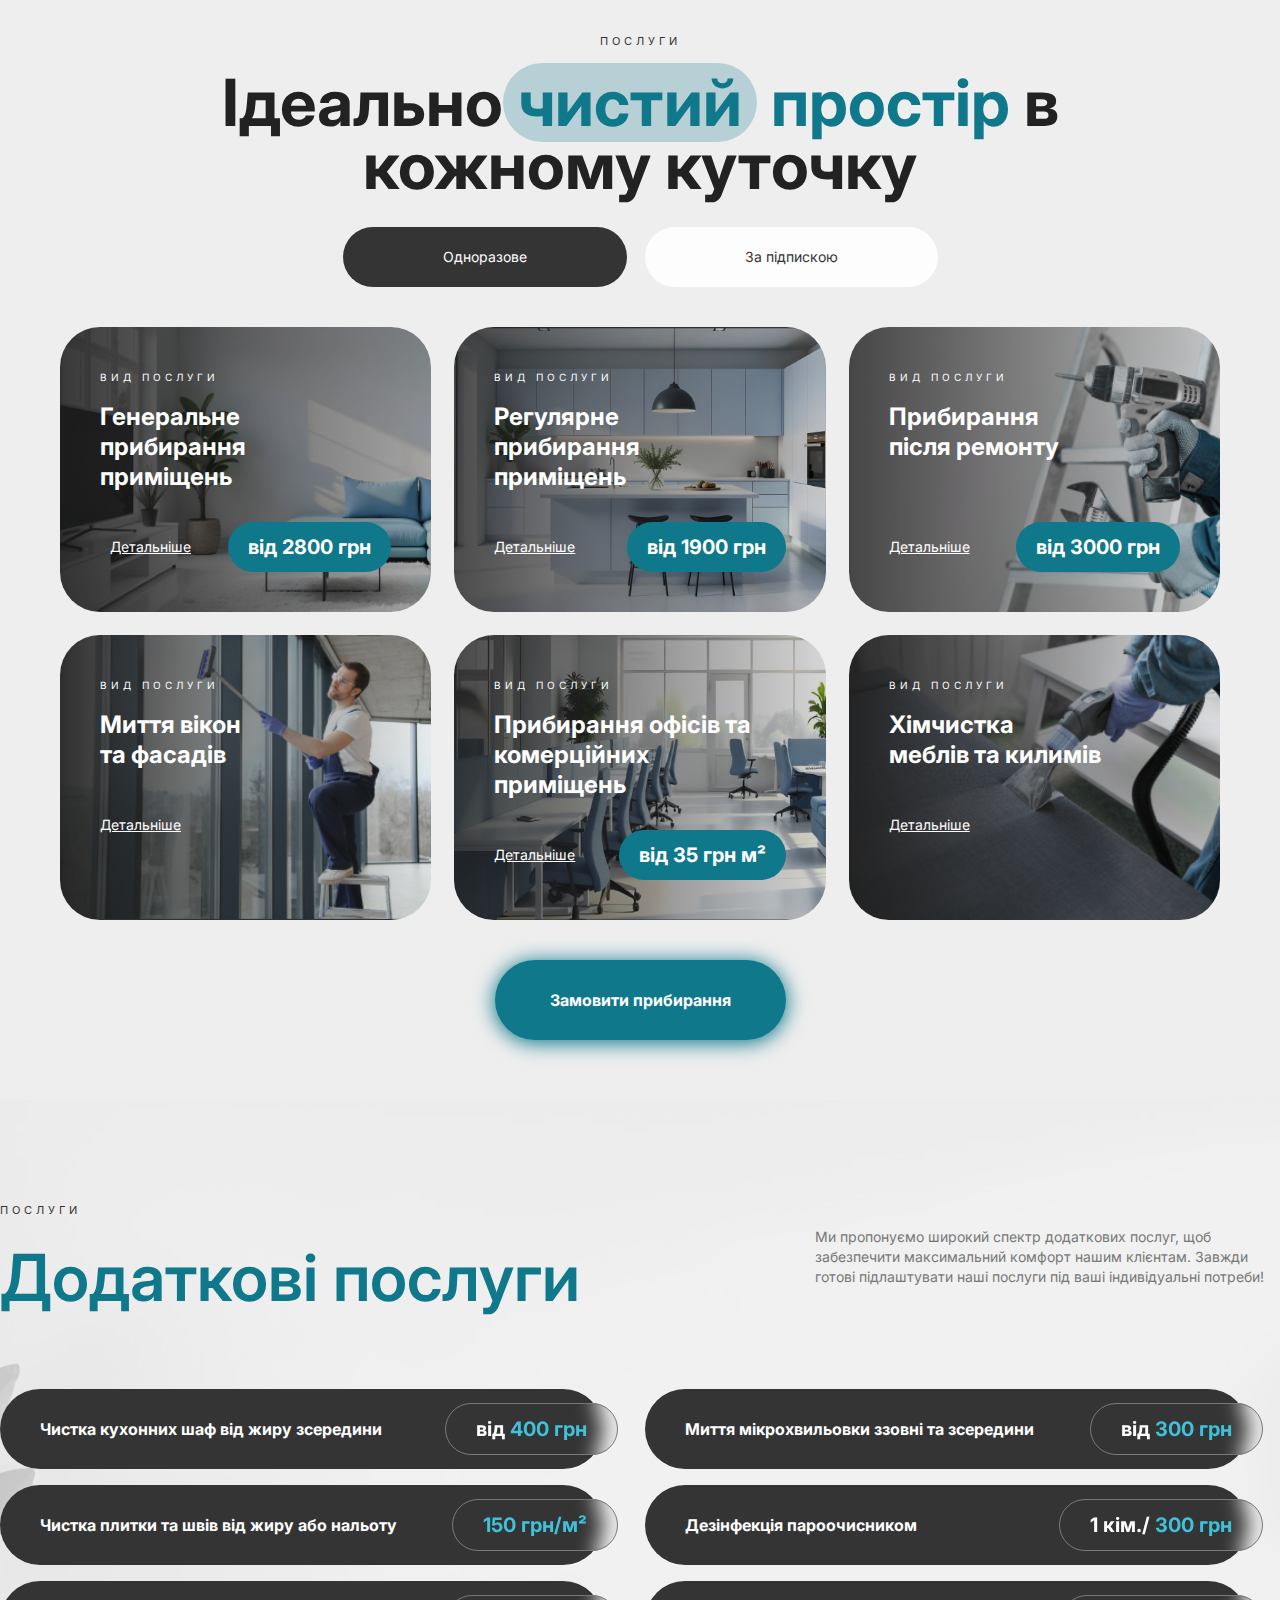
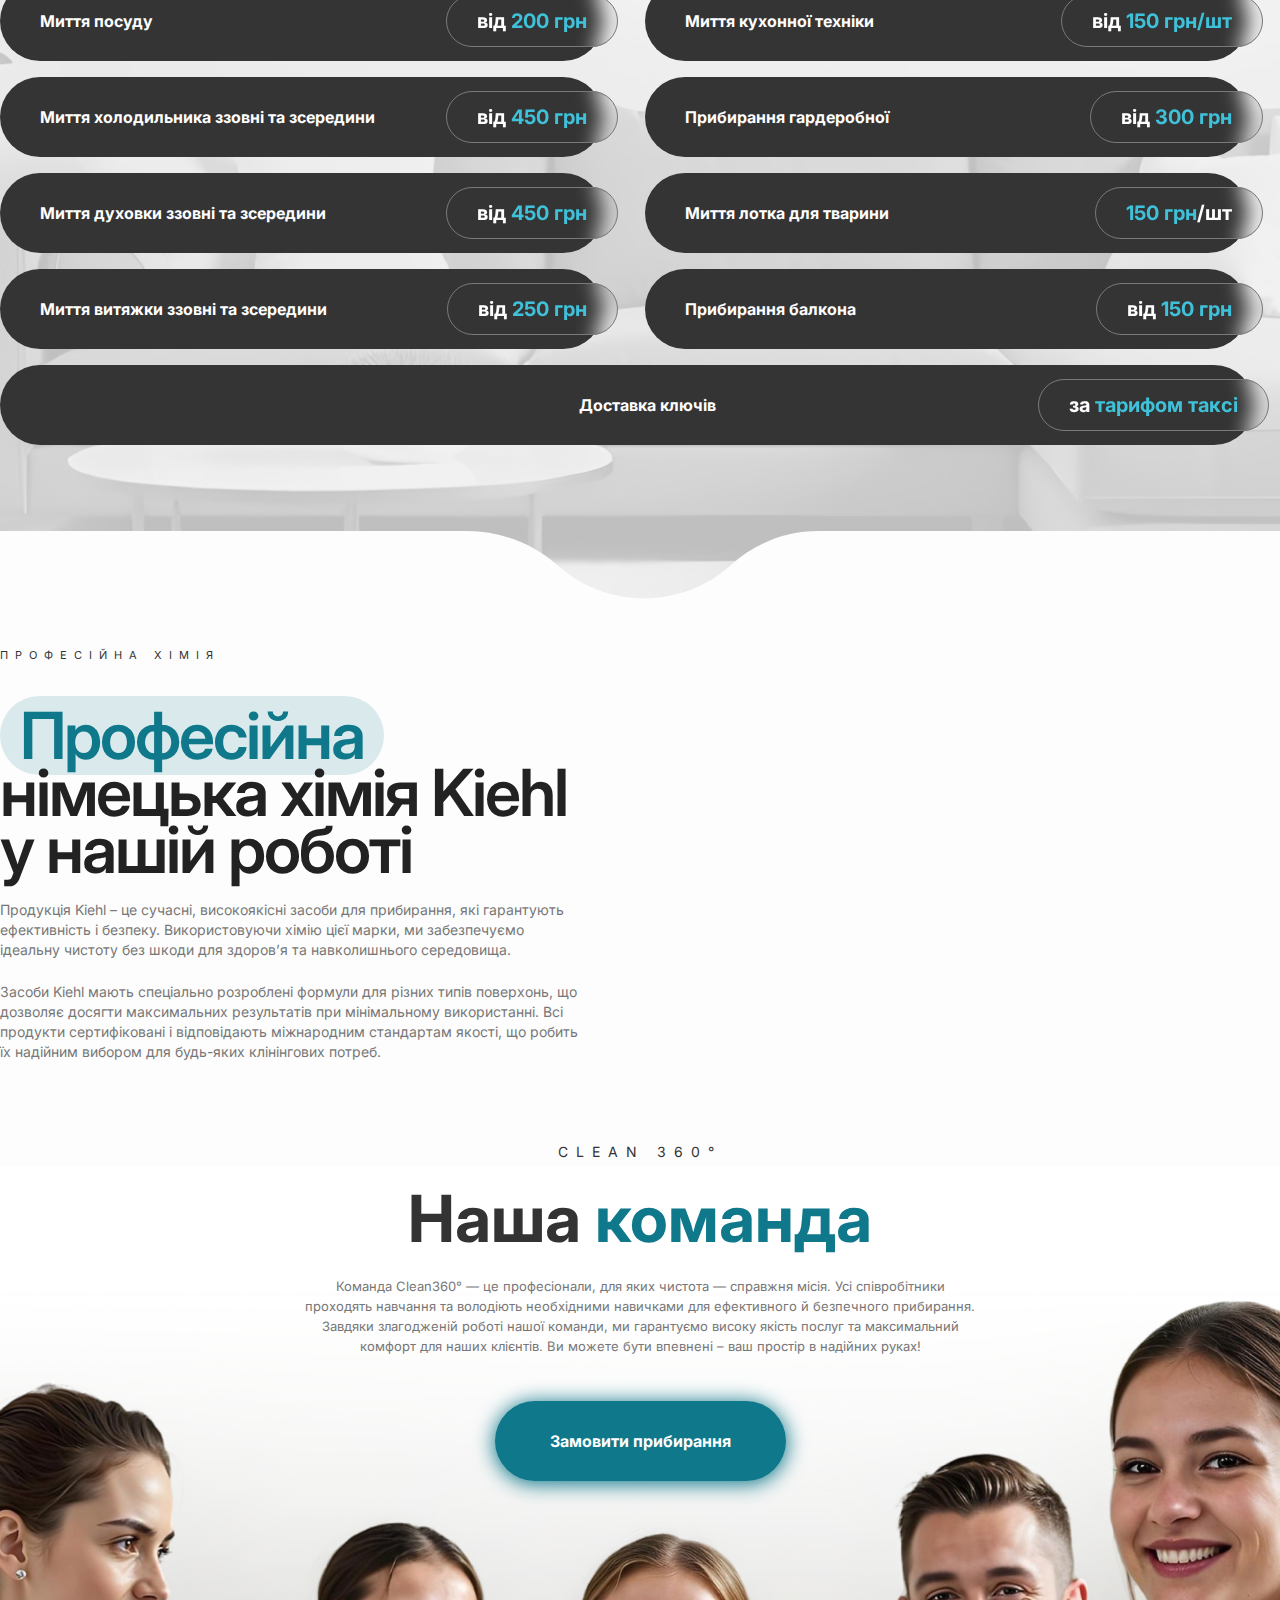
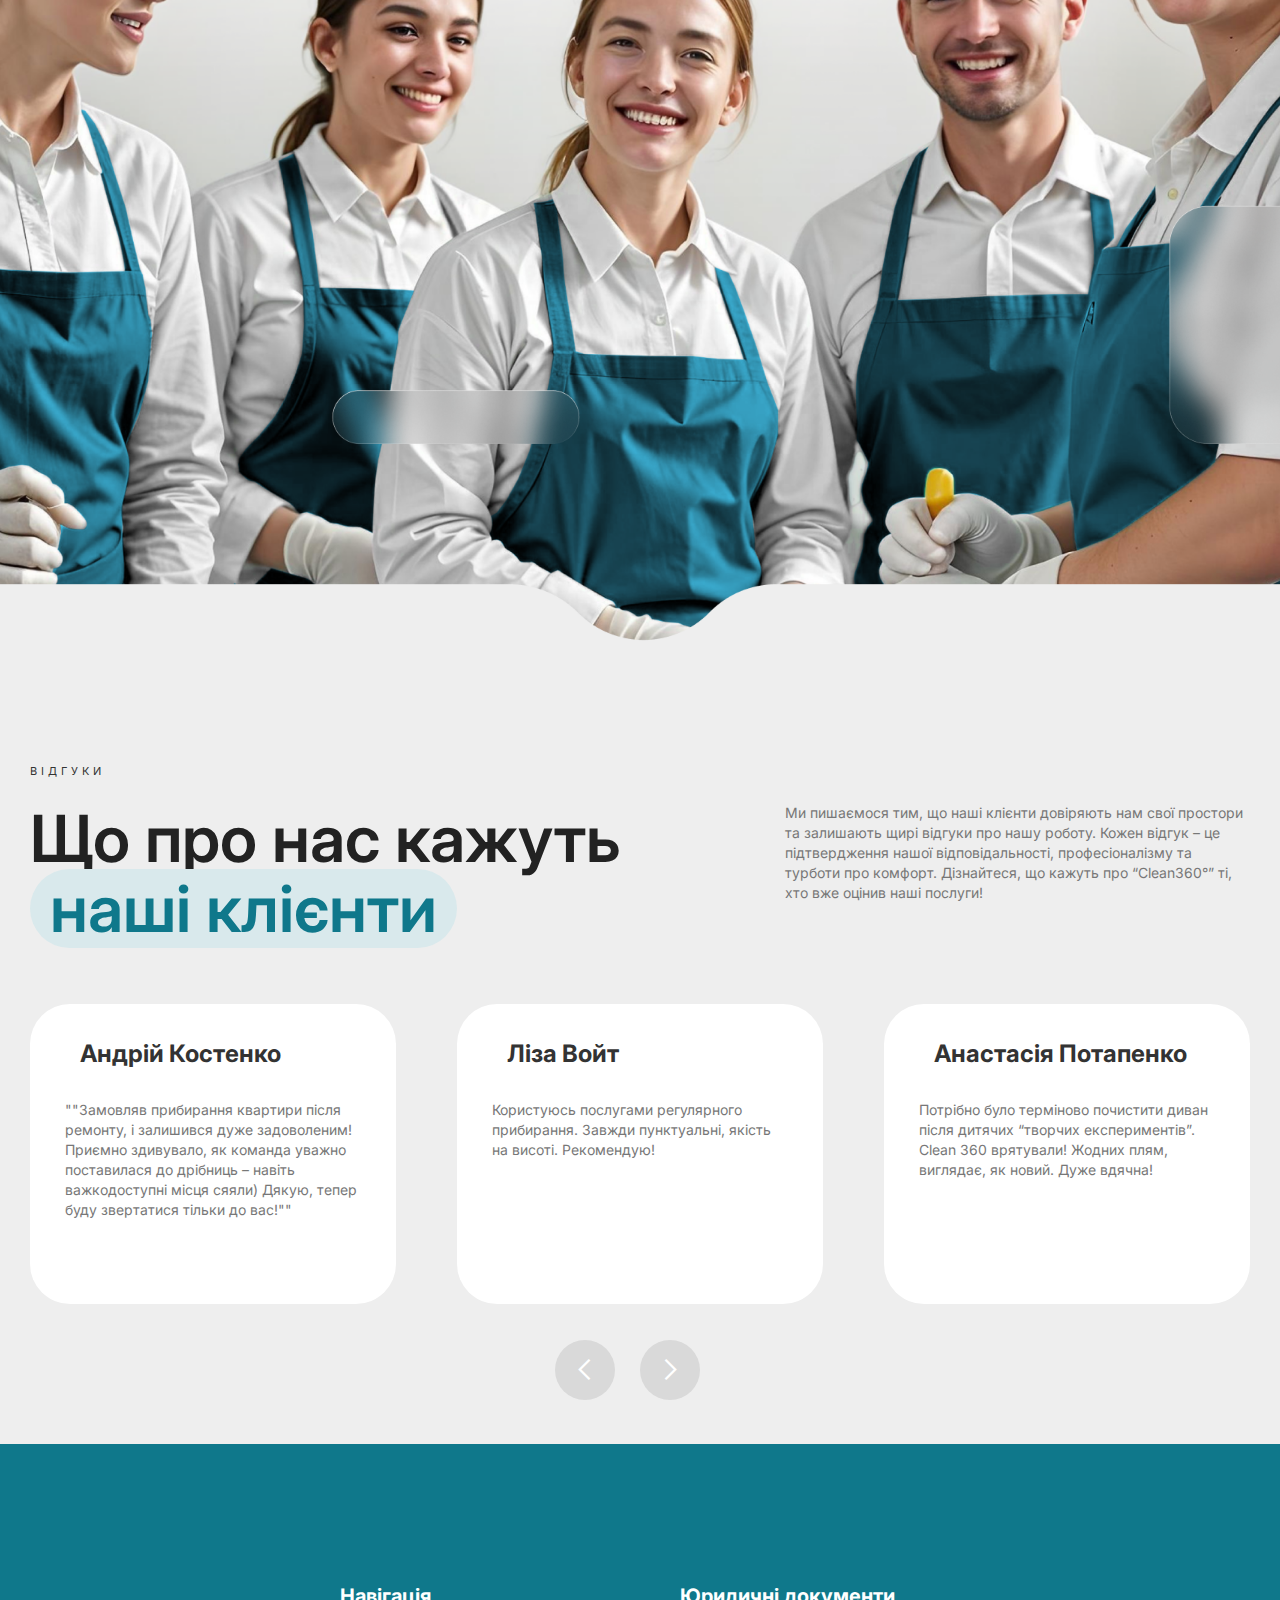
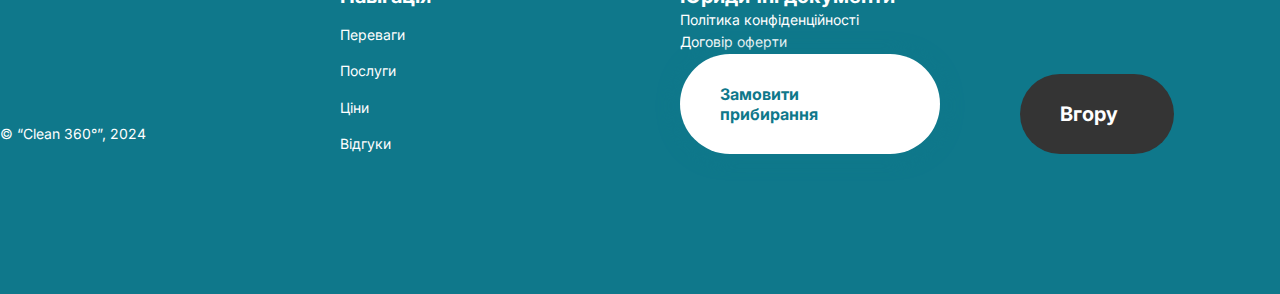
==== commit 040a708d: "new changes" ====
--- a/index.htm
+++ b/index.htm
@@ -791,7 +791,7 @@
                     <div class="text-block-2">від <span class="text-span-9">400 грн</span></div>
                 </div>
                 <div id="w-node-_4bc785fd-39fb-2a18-70f0-4de4076092ce-3eb51b8a" class="addservice"><p
-                        class="paragraph-12">Миття мікрохвильовки зовні та зсередини</p>
+                        class="paragraph-12">Миття мікрохвильовки ззовні та зсередини</p>
                     <div class="text-block-2">від <span class="text-span-9">300 грн</span></div>
                 </div>
                 <div id="w-node-_758bf25f-bc16-dcc5-af17-f90d54f85f50-3eb51b8a" class="addservice"><p
@@ -811,7 +811,7 @@
                     <div class="text-block-2">від <span class="text-span-9">150 грн/шт</span></div>
                 </div>
                 <div id="w-node-_3ff13aae-e1ce-ff01-b387-b2658c4d2a1f-3eb51b8a" class="addservice"><p
-                        class="paragraph-12">Миття холодильника зовні та зсередини</p>
+                        class="paragraph-12">Миття холодильника ззовні та зсередини</p>
                     <div class="text-block-2">від <span class="text-span-9">450 грн</span></div>
                 </div>
                 <div id="w-node-_7dfe7aa1-2eba-b346-cd80-e8cec6825adb-3eb51b8a" class="addservice"><p
@@ -819,7 +819,7 @@
                     <div class="text-block-2">від <span class="text-span-9">300 грн</span></div>
                 </div>
                 <div id="w-node-e1c97788-ee45-645a-e525-2606e257d394-3eb51b8a" class="addservice"><p
-                        class="paragraph-12">Миття духовки зовні та зсередини</p>
+                        class="paragraph-12">Миття духовки ззовні та зсередини</p>
                     <div class="text-block-2">від <span class="text-span-9">450 грн</span></div>
                 </div>
                 <div id="w-node-f76fdb29-f42f-770e-112f-57bab465e766-3eb51b8a" class="addservice"><p
@@ -827,7 +827,7 @@
                     <div class="text-block-2"><span class="text-span-9">150 грн</span>/шт</div>
                 </div>
                 <div id="w-node-f9bae027-f2c7-2e97-490a-9a1974369830-3eb51b8a" class="addservice"><p
-                        class="paragraph-12">Миття витяжки зовні та зсередини</p>
+                        class="paragraph-12">Миття витяжки ззовні та зсередини</p>
                     <div class="text-block-2">від <span class="text-span-9">250 грн</span></div>
                 </div>
                 <div id="w-node-cf0af315-e3a7-643c-4ac9-f43abb4c1558-3eb51b8a" class="addservice"><p
@@ -845,11 +845,11 @@
                     <div class="text-block-4">від <span class="text-span-15">400 грн</span></div>
                 </div>
                 <div id="w-node-_7bff5754-b5cf-a215-50e8-4a72f31f0918-3eb51b8a" class="addservicemobile"><p
-                        class="paragraph-19">Миття холодильника зовні та зсередини</p>
+                        class="paragraph-19">Миття холодильника ззовні та зсередини</p>
                     <div class="text-block-4">від <span class="text-span-15">450 грн</span></div>
                 </div>
                 <div id="w-node-f0596bf1-12d3-ae80-8bac-d7f859ad736f-3eb51b8a" class="addservicemobile"><p
-                        class="paragraph-19">Миття мікрохвильовки зовні та зсередини</p>
+                        class="paragraph-19">Миття мікрохвильовки ззовні та зсередини</p>
                     <div class="text-block-4">від<span class="text-span-15">300 грн</span></div>
                 </div>
                 <div id="w-node-_30e9f4ea-2238-8b70-d528-a4f8fef749d8-3eb51b8a" class="addservicemobile"><p
@@ -865,7 +865,7 @@
                     <div class="text-block-4"><span class="text-span-15">150 грн/м²</span></div>
                 </div>
                 <div id="w-node-bab3b107-5097-b4dd-e88a-e6ced609ec2c-3eb51b8a" class="addservicemobile"><p
-                        class="paragraph-19">Миття духовки зовні та зсередини</p>
+                        class="paragraph-19">Миття духовки ззовні та зсередини</p>
                     <div class="text-block-4">від <span class="text-span-15">450 грн</span></div>
                 </div>
                 <div id="w-node-d709db07-8756-c7f0-a78e-de8e45c19cd7-3eb51b8a" class="addservicemobile"><p
@@ -881,7 +881,7 @@
                     <div class="text-block-4">від <span class="text-span-15">200 грн</span></div>
                 </div>
                 <div id="w-node-_372f1aa8-5cb1-8f2f-9609-730e5bf851b0-3eb51b8a" class="addservicemobile"><p
-                        class="paragraph-19">Миття витяжки зовні та зсередини</p>
+                        class="paragraph-19">Миття витяжки ззовні та зсередини</p>
                     <div class="text-block-4">від <span class="text-span-15">250 грн</span></div>
                 </div>
                 <div id="w-node-e6476483-77e2-56b2-3aff-eed974d0fa7c-3eb51b8a" class="addservicemobile"><p
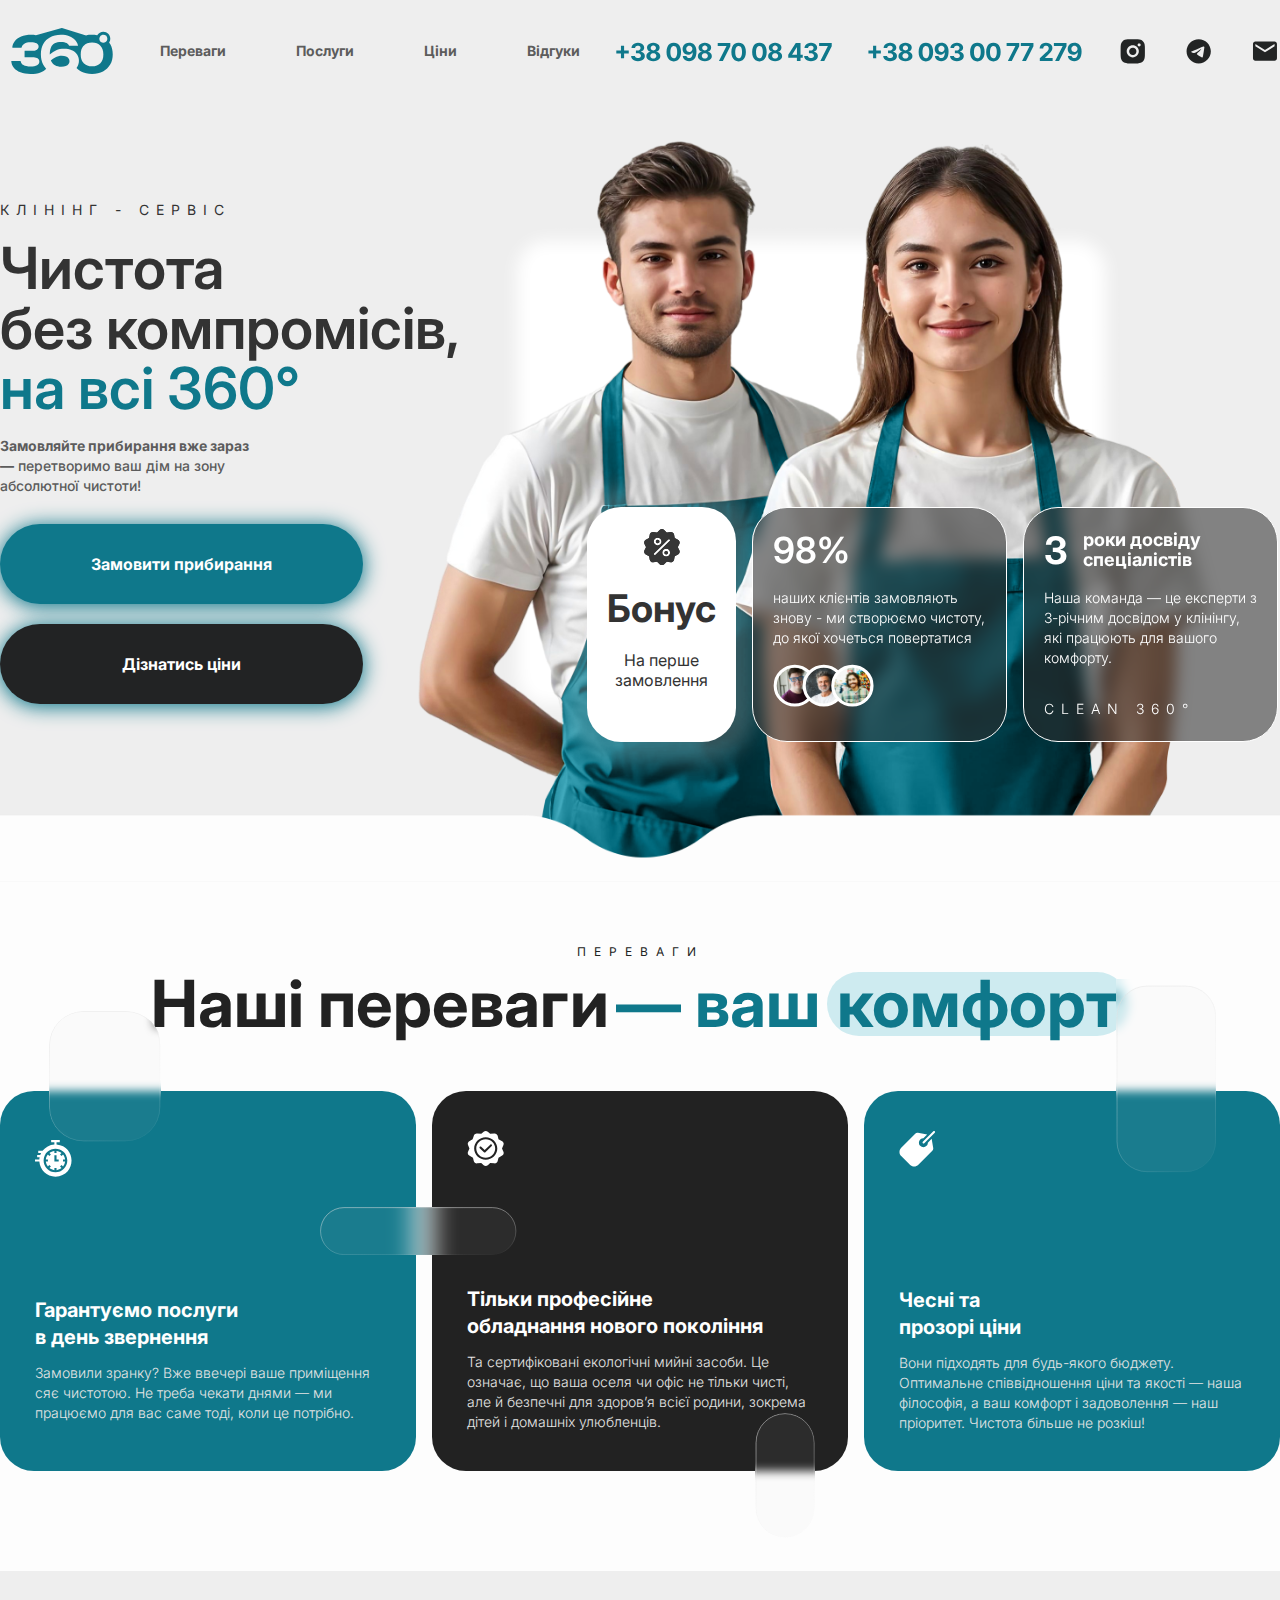
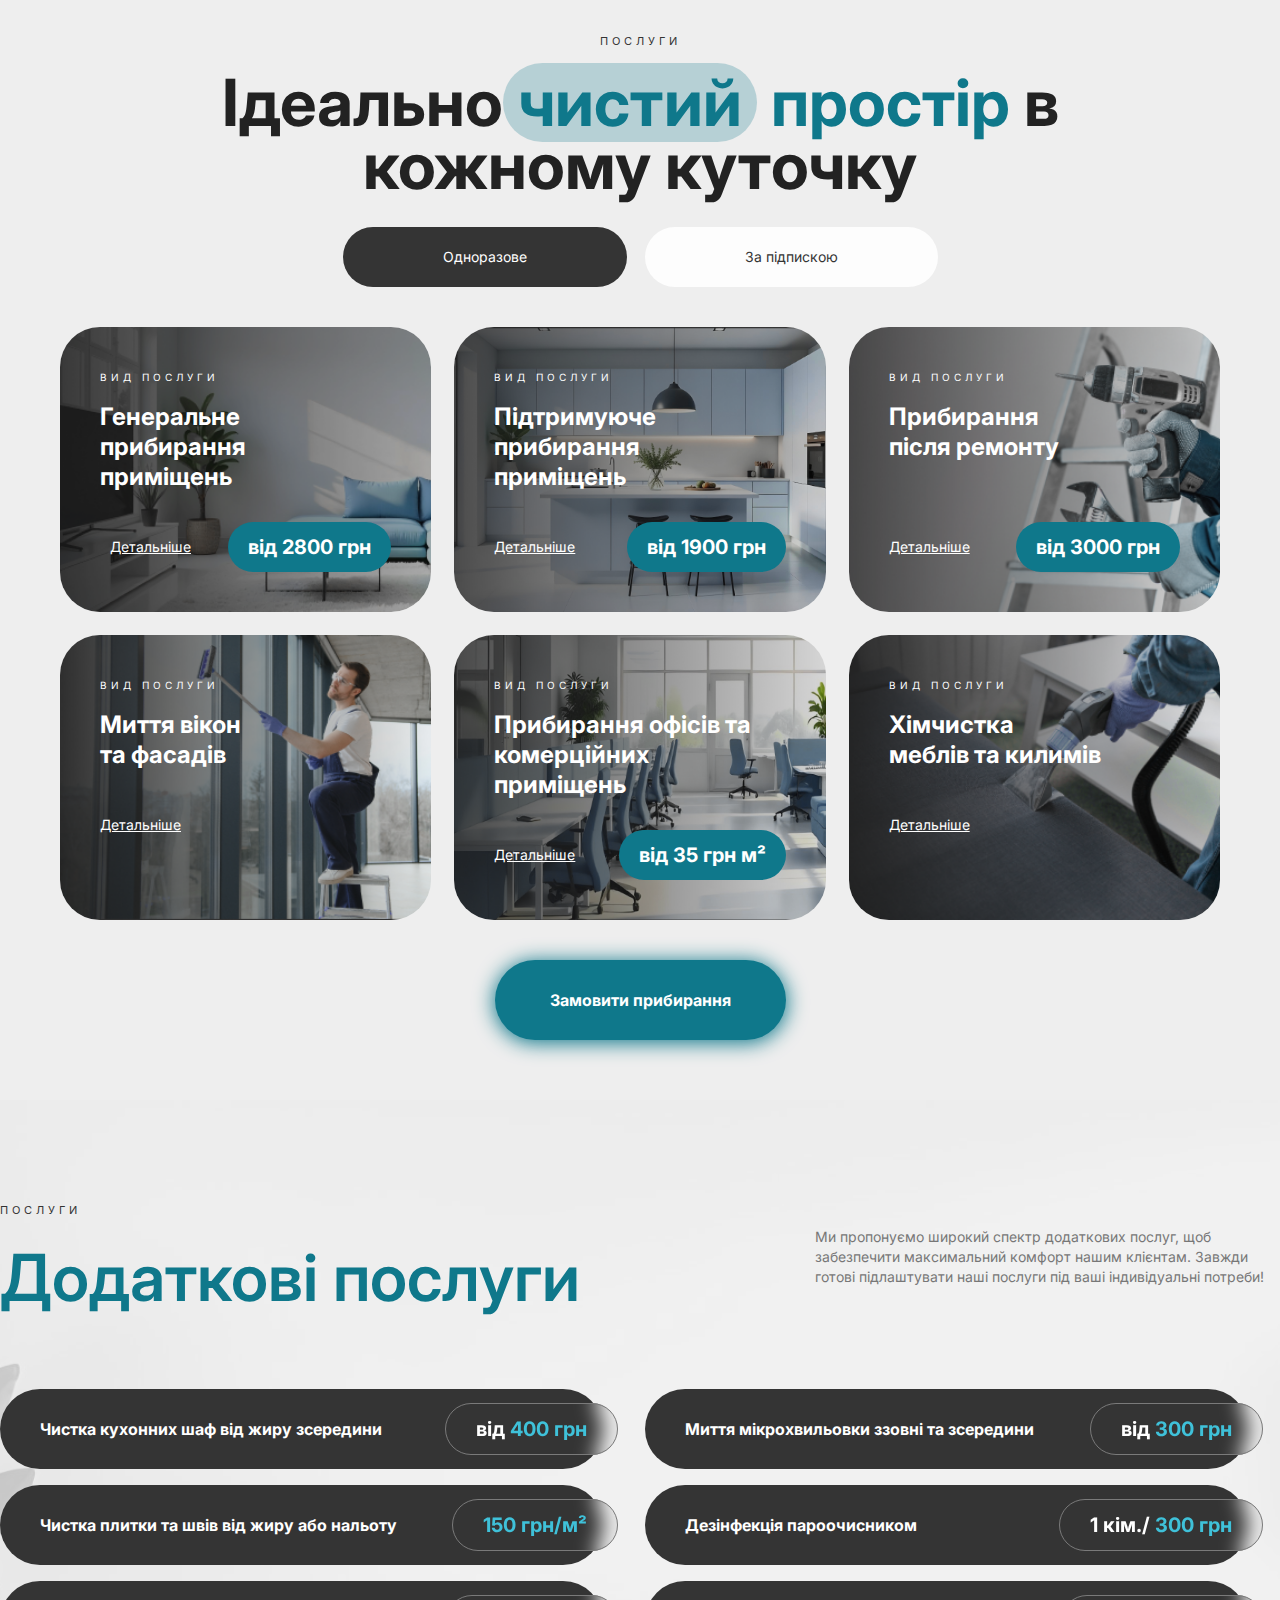
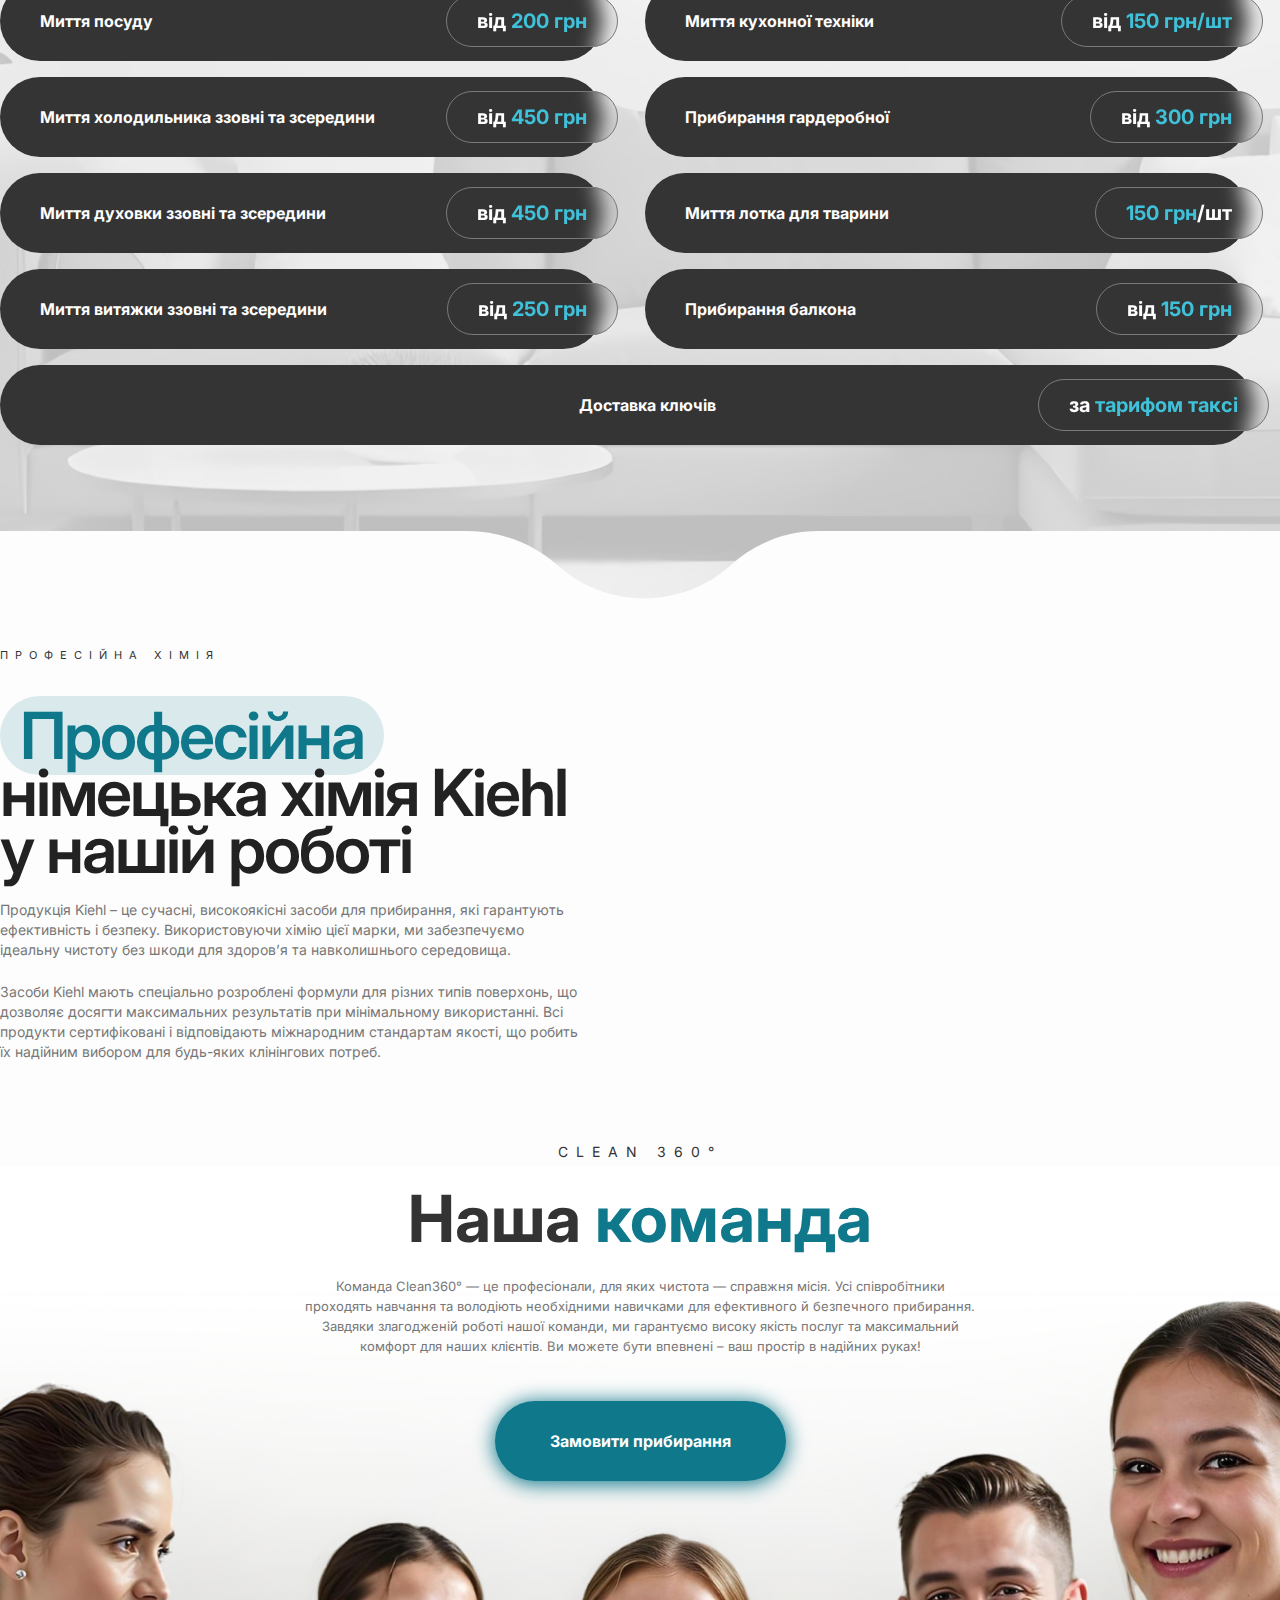
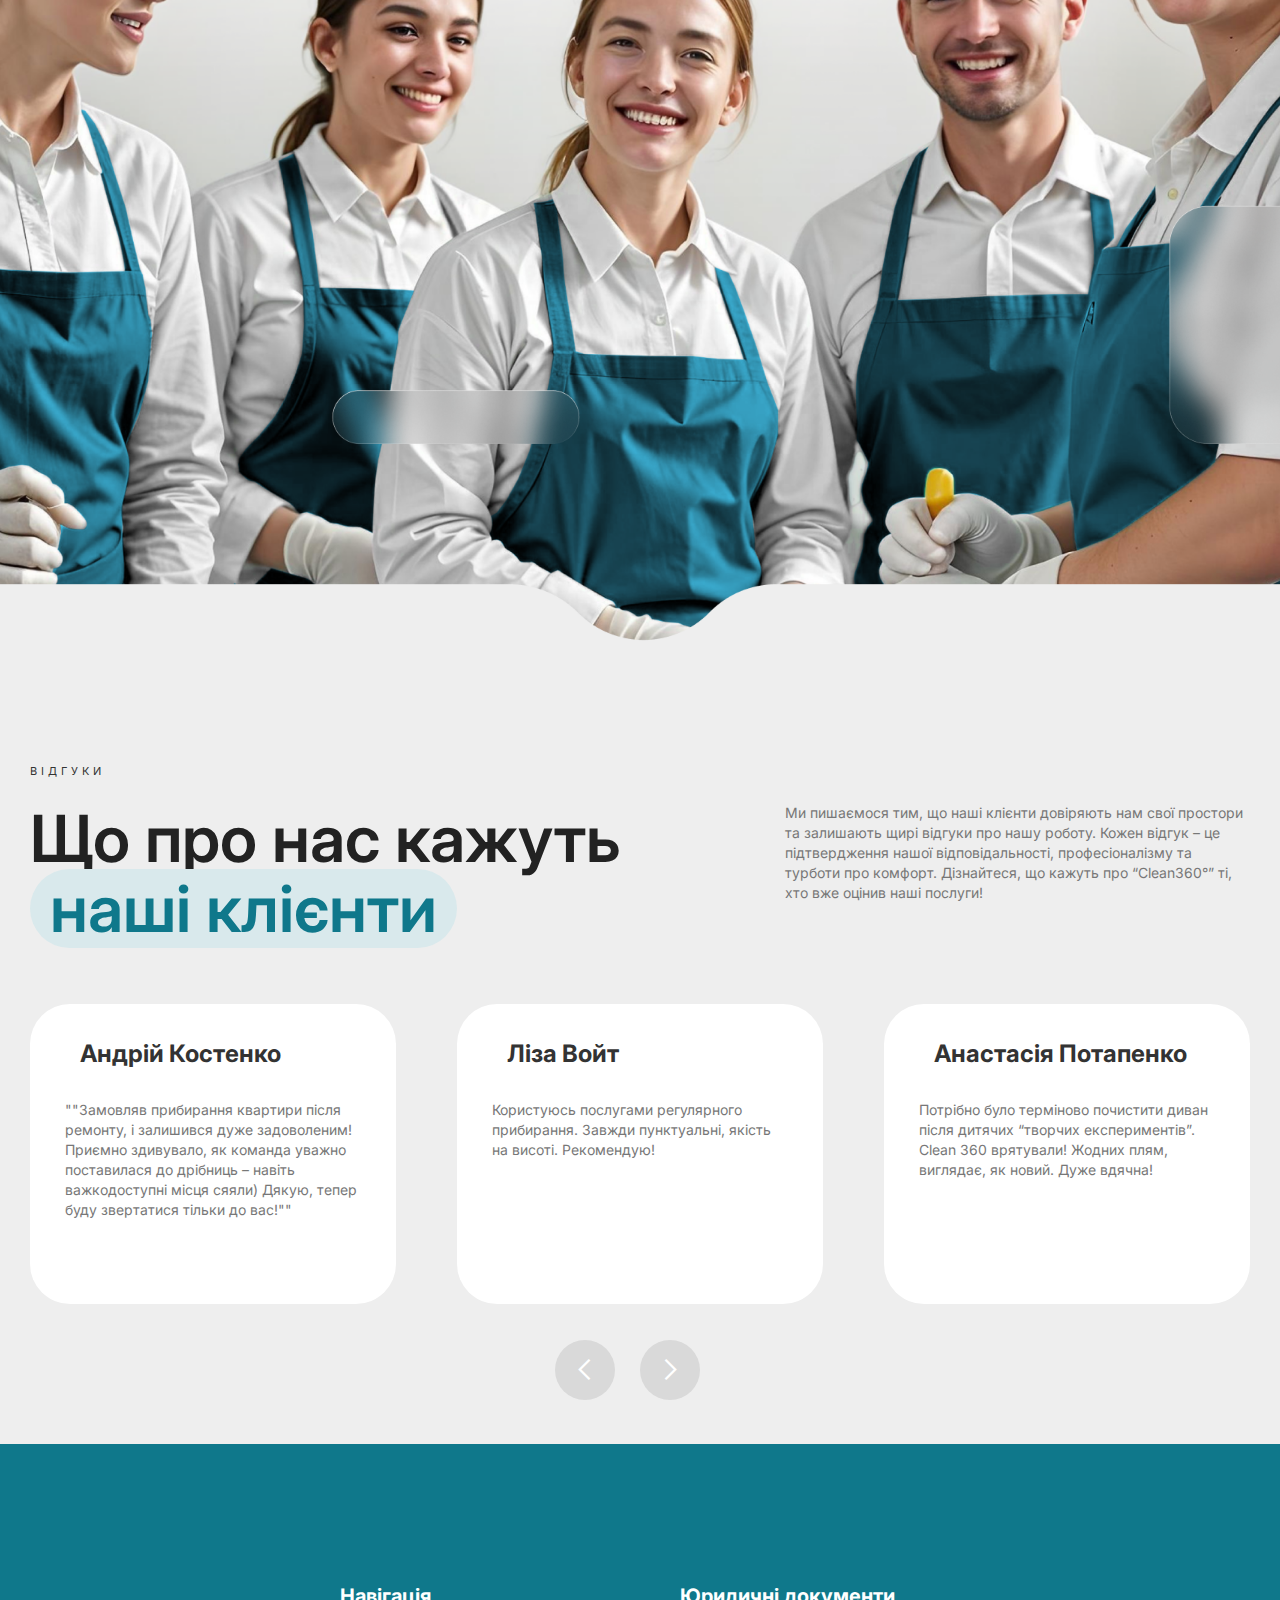
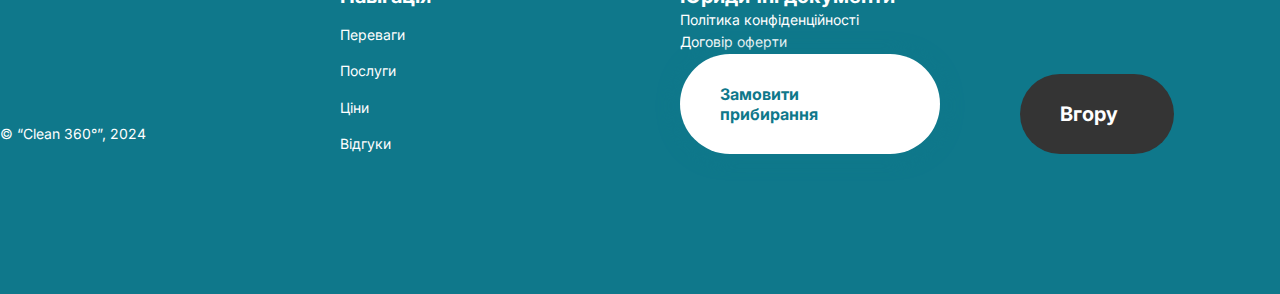
==== commit 3fa9be7a: "new changes" ====
--- a/index.htm
+++ b/index.htm
@@ -180,11 +180,6 @@
                     <div class="div-block-4"><p class="paragraph-25">Прибирання сміття, заміна сміттєвих пакетів.</p>
                     </div>
                 </div>
-                <div class="div-block-5"><img src="674a2ea3a249d5093eb51b84/6753158b620ccef859c79e4c_Ellipse%2031.svg"
-                                              loading="lazy" width="17" alt="">
-                    <div class="div-block-4"><p class="paragraph-25">Миття підлоги та стін, обробка швів.</p></div>
-                </div>
-                <div class="div-block-5"></div>
             </div>
             <div id="w-node-_091bfaaf-a173-63e3-2c2f-79565495a923-3eb51b8a" class="div-block-3"><h1 class="heading-21">
                 Коридор</h1>
@@ -335,12 +330,11 @@
             <div class="div-block-3"><h1 class="heading-21">Кухня</h1>
                 <div class="div-block-5"><img src="674a2ea3a249d5093eb51b84/6753158b620ccef859c79e4c_Ellipse%2031.svg"
                                               loading="lazy" width="17" alt="">
-                    <div class="div-block-4"><p class="paragraph-25">Очищення всіх стільниць, шаф (ззовні).</p></div>
-                </div>
-                <div class="div-block-5"><img src="674a2ea3a249d5093eb51b84/6753158b620ccef859c79e4c_Ellipse%2031.svg"
-                                              loading="lazy" width="17" alt="">
-                    <div class="div-block-4"><p class="paragraph-25">Чистка побутової техніки (мікрохвильовка,
-                        холодильник, плита, духовка).</p></div>
+                    <div class="div-block-4"><p class="paragraph-25">Очищення всіх стільниць, шаф (ззовні та всередині).</p></div>
+                </div>
+                <div class="div-block-5"><img src="674a2ea3a249d5093eb51b84/6753158b620ccef859c79e4c_Ellipse%2031.svg"
+                                              loading="lazy" width="17" alt="">
+                    <div class="div-block-4"><p class="paragraph-25">Чистка побутової техніки (мікрохвильовка, плита).</p></div>
                 </div>
                 <div class="div-block-5"><img src="674a2ea3a249d5093eb51b84/6753158b620ccef859c79e4c_Ellipse%2031.svg"
                                               loading="lazy" width="17" alt="">
@@ -739,7 +733,7 @@
                 </div>
                 <div class="service _40">
                     <div class="servicedescription"><p class="paragraph-9">ВИД ПОСЛУГИ</p>
-                        <h3 class="heading-11">Регулярне <br>прибирання <br>приміщень</h3></div>
+                        <h3 class="heading-11">Підтримуюче <br>прибирання <br>приміщень</h3></div>
                     <div class="servicebuttonswrapper"><a data-w-id="c27c58f7-06e4-239a-54a1-3532e7de5f44" href="#"
                                                           class="detaillink detaillink5">Детальніше </a><a href="#"
                                                                                                            class="link-5 nonsubscribed">від
--- a/674a2ea3a249d5093eb51b84/css/clean360.webflow.a7833867b.css
+++ b/674a2ea3a249d5093eb51b84/css/clean360.webflow.a7833867b.css
@@ -3892,6 +3892,11 @@
     width: -moz-fit-content;
     width: fit-content;
     display: flex;
+
+    img{
+        width: 12px;
+        height: 12px;
+    }
 }
 
 .paragraph-24 {
